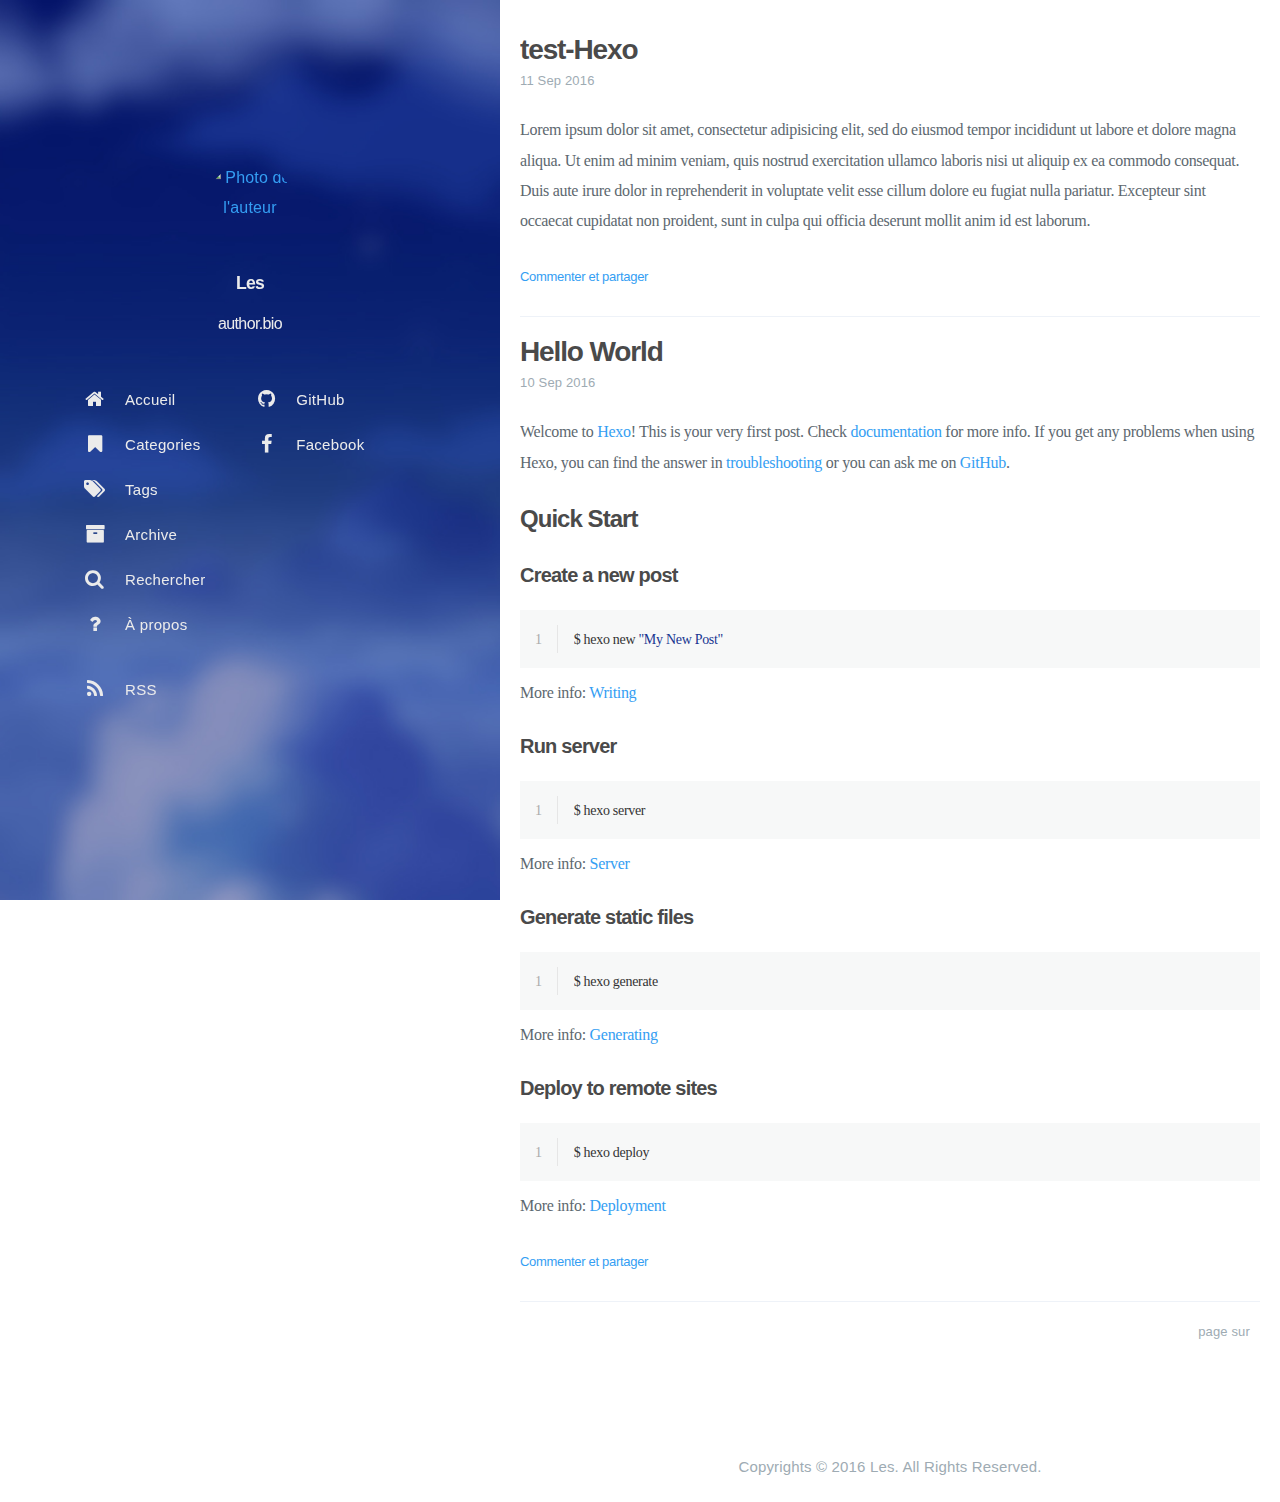
==== index.html @ 4b0ee2a8 "test2" ====
<!DOCTYPE html>
<html lang="null">
    
<head>
    <meta charset="UTF-8">
    <meta name="viewport" content="width=device-width, initial-scale=1">
    <meta name="generator" content="Les&#39;s Blog">
    <title>Les&#39;s Blog</title>
    <meta name="author" content="Les">
    
    
    
        <link rel="alternate" type="application/atom+xml" title="RSS" href="/atom.xml">
    
    <meta property="og:type" content="blog">
<meta property="og:title" content="Les's Blog">
<meta property="og:url" content="https://spd789562.github.io/index.html">
<meta property="og:site_name" content="Les's Blog">
<meta name="twitter:card" content="summary">
<meta name="twitter:title" content="Les's Blog">
<meta name="twitter:creator" content="@spd789562">
<meta property="fb:app_id" content="1079263078789929">
    
        <link rel="publisher" href="https://plus.google.com/2359151"/>
    
    
        
            <meta property="fb:admins" content="659260084208505" />
        
    
    
        <meta property="og:image" content="https://spd789562.github.io/assets/images/myphoto.jpg"/>
    
    
    
    
    <!--STYLES-->
    <link rel="stylesheet" href="/assets/css/style-yrst5vo1nxaxbp2g3v9na2wg1lixlpr3ghbjdvskeixmu79deycecx3rh4bt.min.css">
    <!--STYLES END-->
    
    
</head>

    <body>
        <div id="blog">
            <!-- Define author's picture -->


<header id="header" data-behavior="1">
    <i id="btn-open-sidebar" class="fa fa-lg fa-bars"></i>
    <div class="header-title">
        <a class="header-title-link" href="/ ">Les&#39;s Blog</a>
    </div>
    
        
            <a  class="header-right-icon st-search-show-outputs"
                href="#search">
        
        
            <i class="fa fa-lg fa-search"></i>
        
        </a>
    
</header>

            <!-- Define author's picture -->



        
    

<nav id="sidebar" data-behavior="1">
    <div class="sidebar-container">
        
            <div class="sidebar-profile">
                <a href="/#about">
                    <img class="sidebar-profile-picture" src="/assets/images/myphoto.jpg" alt="Photo de l&#39;auteur"/>
                </a>
                <h4 class="sidebar-profile-name">Les</h4>
                
                    <h5 class="sidebar-profile-bio"><p>author.bio</p>
</h5>
                
            </div>
        
        
            <ul class="sidebar-buttons">
            
                <li class="sidebar-button">
                    
                        <a  class="sidebar-button-link "
                             href="/ "
                            
                        >
                    
                        <i class="sidebar-button-icon fa fa-lg fa-home"></i>
                        <span class="sidebar-button-desc">Accueil</span>
                    </a>
            </li>
            
                <li class="sidebar-button">
                    
                        <a  class="sidebar-button-link "
                             href="/all-categories"
                            
                        >
                    
                        <i class="sidebar-button-icon fa fa-lg fa-bookmark"></i>
                        <span class="sidebar-button-desc">Categories</span>
                    </a>
            </li>
            
                <li class="sidebar-button">
                    
                        <a  class="sidebar-button-link "
                             href="/all-tags"
                            
                        >
                    
                        <i class="sidebar-button-icon fa fa-lg fa-tags"></i>
                        <span class="sidebar-button-desc">Tags</span>
                    </a>
            </li>
            
                <li class="sidebar-button">
                    
                        <a  class="sidebar-button-link "
                             href="/all-archives"
                            
                        >
                    
                        <i class="sidebar-button-icon fa fa-lg fa-archive"></i>
                        <span class="sidebar-button-desc">Archive</span>
                    </a>
            </li>
            
                <li class="sidebar-button">
                    
                        <a  class="sidebar-button-link open-algolia-search"
                             href="#search"
                            
                        >
                    
                        <i class="sidebar-button-icon fa fa-lg fa-search"></i>
                        <span class="sidebar-button-desc">Rechercher</span>
                    </a>
            </li>
            
                <li class="sidebar-button">
                    
                        <a  class="sidebar-button-link "
                             href="#about"
                            
                        >
                    
                        <i class="sidebar-button-icon fa fa-lg fa-question"></i>
                        <span class="sidebar-button-desc">À propos</span>
                    </a>
            </li>
            
        </ul>
        
            <ul class="sidebar-buttons">
            
                <li class="sidebar-button">
                    
                        <a  class="sidebar-button-link " href="https://github.com/spd789562" target="_blank">
                    
                        <i class="sidebar-button-icon fa fa-lg fa-github"></i>
                        <span class="sidebar-button-desc">GitHub</span>
                    </a>
            </li>
            
                <li class="sidebar-button">
                    
                        <a  class="sidebar-button-link " href="https://facebook.com/lin.y.cun.5" target="_blank">
                    
                        <i class="sidebar-button-icon fa fa-lg fa-facebook"></i>
                        <span class="sidebar-button-desc">Facebook</span>
                    </a>
            </li>
            
        </ul>
        
            <ul class="sidebar-buttons">
            
                <li class="sidebar-button">
                    
                        <a  class="sidebar-button-link "
                             href="/atom.xml"
                            
                        >
                    
                        <i class="sidebar-button-icon fa fa-lg fa-rss"></i>
                        <span class="sidebar-button-desc">RSS</span>
                    </a>
            </li>
            
        </ul>
        
    </div>
</nav>

            
            <div id="main" data-behavior="1"
                 class="
                        hasCoverMetaIn
                        ">
                <section class="postShorten-group main-content-wrap">
    
    
    <article class="postShorten postShorten--thumbnailimg-bottom" itemscope itemType="http://schema.org/BlogPosting">
        <div class="postShorten-wrap">
            
            <div class="postShorten-header">
                <h1 class="postShorten-title" itemprop="headline">
                    
                        <a class="link-unstyled" href="/2016/09/11/hexotext/">
                            test-Hexo
                        </a>
                    
                </h1>
                <div class="postShorten-meta">
    <time itemprop="datePublished" datetime="2016-09-11T22:54:50+08:00">
	
		    11 Sep 2016
    	
    </time>
    
</div>

            </div>
            
                <div class="postShorten-content" itemprop="articleBody">
                    <p>Lorem ipsum dolor sit amet, consectetur adipisicing elit, sed do eiusmod tempor incididunt ut labore et dolore magna aliqua. Ut enim ad minim veniam, quis nostrud exercitation ullamco laboris nisi ut aliquip ex ea commodo consequat. Duis aute irure dolor in reprehenderit in voluptate velit esse cillum dolore eu fugiat nulla pariatur. Excepteur sint occaecat cupidatat non proident, sunt in culpa qui officia deserunt mollit anim id est laborum.</p>

                    
                        
                    
                    
                        <p>
                            <a href="/2016/09/11/hexotext/#post-footer" class="postShorten-excerpt_link link">
                                Commenter et partager
                            </a>
                        </p>
                    
                </div>
            
        </div>
        
    </article>
    
    
    <article class="postShorten postShorten--thumbnailimg-bottom" itemscope itemType="http://schema.org/BlogPosting">
        <div class="postShorten-wrap">
            
            <div class="postShorten-header">
                <h1 class="postShorten-title" itemprop="headline">
                    
                        <a class="link-unstyled" href="/2016/09/10/hello-world/">
                            Hello World
                        </a>
                    
                </h1>
                <div class="postShorten-meta">
    <time itemprop="datePublished" datetime="2016-09-10T23:34:30+08:00">
	
		    10 Sep 2016
    	
    </time>
    
</div>

            </div>
            
                <div class="postShorten-content" itemprop="articleBody">
                    <p>Welcome to <a href="https://hexo.io/" target="_blank" rel="external">Hexo</a>! This is your very first post. Check <a href="https://hexo.io/docs/" target="_blank" rel="external">documentation</a> for more info. If you get any problems when using Hexo, you can find the answer in <a href="https://hexo.io/docs/troubleshooting.html" target="_blank" rel="external">troubleshooting</a> or you can ask me on <a href="https://github.com/hexojs/hexo/issues" target="_blank" rel="external">GitHub</a>.</p>
<h2 id="Quick-Start"><a href="#Quick-Start" class="headerlink" title="Quick Start"></a>Quick Start</h2><h3 id="Create-a-new-post"><a href="#Create-a-new-post" class="headerlink" title="Create a new post"></a>Create a new post</h3><figure class="highlight bash"><table><tr><td class="gutter"><pre><div class="line">1</div></pre></td><td class="code"><pre><div class="line">$ hexo new <span class="string">"My New Post"</span></div></pre></td></tr></table></figure>
<p>More info: <a href="https://hexo.io/docs/writing.html" target="_blank" rel="external">Writing</a></p>
<h3 id="Run-server"><a href="#Run-server" class="headerlink" title="Run server"></a>Run server</h3><figure class="highlight bash"><table><tr><td class="gutter"><pre><div class="line">1</div></pre></td><td class="code"><pre><div class="line">$ hexo server</div></pre></td></tr></table></figure>
<p>More info: <a href="https://hexo.io/docs/server.html" target="_blank" rel="external">Server</a></p>
<h3 id="Generate-static-files"><a href="#Generate-static-files" class="headerlink" title="Generate static files"></a>Generate static files</h3><figure class="highlight bash"><table><tr><td class="gutter"><pre><div class="line">1</div></pre></td><td class="code"><pre><div class="line">$ hexo generate</div></pre></td></tr></table></figure>
<p>More info: <a href="https://hexo.io/docs/generating.html" target="_blank" rel="external">Generating</a></p>
<h3 id="Deploy-to-remote-sites"><a href="#Deploy-to-remote-sites" class="headerlink" title="Deploy to remote sites"></a>Deploy to remote sites</h3><figure class="highlight bash"><table><tr><td class="gutter"><pre><div class="line">1</div></pre></td><td class="code"><pre><div class="line">$ hexo deploy</div></pre></td></tr></table></figure>
<p>More info: <a href="https://hexo.io/docs/deployment.html" target="_blank" rel="external">Deployment</a></p>

                    
                        
                    
                    
                        <p>
                            <a href="/2016/09/10/hello-world/#post-footer" class="postShorten-excerpt_link link">
                                Commenter et partager
                            </a>
                        </p>
                    
                </div>
            
        </div>
        
    </article>
    
    <div class="pagination-bar">
    <ul class="pagination">
        
        
        <li class="pagination-number">page sur</li>
    </ul>
</div>

</section>


                <footer id="footer" class="main-content-wrap">
    <span class="copyrights">
        Copyrights &copy; 2016 Les. All Rights Reserved.
    </span>
</footer>

            </div>
            
        </div>
        


    
        
    

<div id="about">
    <div id="about-card">
        <div id="about-btn-close">
            <i class="fa fa-remove"></i>
        </div>
        
            <img id="about-card-picture" src="/assets/images/myphoto.jpg" alt="Photo de l&#39;auteur"/>
        
            <h4 id="about-card-name">Les</h4>
        
            <div id="about-card-bio"><p>author.bio</p>
</div>
        
        
            <div id="about-card-job">
                <i class="fa fa-briefcase"></i>
                <br/>
                <p>author.job</p>

            </div>
        
        
            <div id="about-card-location">
                <i class="fa fa-map-marker"></i>
                <br/>
                source/_images/
            </div>
        
    </div>
</div>

        <div id="algolia-search-modal" class="modal-container">
    <div class="modal">
        <div class="modal-header">
            <span class="close-button"><i class="fa fa-close"></i></span>
            <a href="https://algolia.com" target="_blank" class="searchby-algolia text-color-light link-unstyled">
                <span class="searchby-algolia-text text-color-light text-small">by</span>
                <img class="searchby-algolia-logo" src="https://www.algolia.com/static_assets/images/press/downloads/algolia-light.svg">
            </a>
            <i class="search-icon fa fa-search"></i>
            <form id="algolia-search-form">
                <input type="text" id="algolia-search-input" name="search"
                    class="form-control input--large search-input" placeholder="Search "
                    autofocus="autofocus"/>
            </form>
        </div>
        <div class="modal-body">
            <div class="no-result text-color-light text-center">aucun article trouvé</div>
            <div class="results">
                
                <div class="media">
                    
                    <div class="media-body">
                        <a class="link-unstyled" href="https://spd789562.github.io/2016/09/10/hello-world/">
                            <h3 class="media-heading">Hello World</h3>
                        </a>
                        <span class="media-meta">
                            <span class="media-date text-small">
                                
                                    Sep 10, 2016
                                
                            </span>
                        </span>
                        <div class="media-content hide-xs font-merryweather"></div>
                    </div>
                    <div style="clear:both;"></div>
                    <hr>
                </div>
                
                <div class="media">
                    
                    <div class="media-body">
                        <a class="link-unstyled" href="https://spd789562.github.io/2016/09/11/hexotext/">
                            <h3 class="media-heading">test-Hexo</h3>
                        </a>
                        <span class="media-meta">
                            <span class="media-date text-small">
                                
                                    Sep 11, 2016
                                
                            </span>
                        </span>
                        <div class="media-content hide-xs font-merryweather"></div>
                    </div>
                    <div style="clear:both;"></div>
                    <hr>
                </div>
                
            </div>
        </div>
        <div class="modal-footer">
            <p class="results-count text-medium"
                data-message-zero="aucun article trouvé"
                data-message-one="1 article trouvé"
                data-message-other="{n} articles trouvés">
                2 articles trouvés
            </p>
        </div>
    </div>
</div>
        
<div id="cover" style="background-image:url('/assets/images/cover3.jpg');"></div>
        <!--SCRIPTS-->
<script src="/assets/js/script-rt08quwts7iav5x0cfd2ym0gb5qkd1lvrsmwrakxtkhefmaaes4ywkmnjnwf.min.js"></script>
<!--SCRIPTS END-->



    </body>
</html>
---- assets/css/style-yrst5vo1nxaxbp2g3v9na2wg1lixlpr3ghbjdvskeixmu79deycecx3rh4bt.min.css ----
@charset "UTF-8";/*!
 *  Font Awesome 4.3.0 by @davegandy - http://fontawesome.io - @fontawesome
 *  License - http://fontawesome.io/license (Font: SIL OFL 1.1, CSS: MIT License)
 */.fa,.fa-stack{display:inline-block}.fancybox-nav,html{-webkit-tap-highlight-color:transparent}#header,.post-header-cover{-webkit-backface-visibility:hidden;-webkit-perspective:1000}@font-face{font-family:FontAwesome;src:url(../fonts/fontawesome-webfont.eot?v=4.3.0);src:url(../fonts/fontawesome-webfont.eot?#iefix&v=4.3.0) format('embedded-opentype'),url(../fonts/fontawesome-webfont.woff2?v=4.3.0) format('woff2'),url(../fonts/fontawesome-webfont.woff?v=4.3.0) format('woff'),url(../fonts/fontawesome-webfont.ttf?v=4.3.0) format('truetype'),url(../fonts/fontawesome-webfont.svg?v=4.3.0#fontawesomeregular) format('svg');font-weight:400;font-style:normal}.fa{font:normal normal normal 14px/1 FontAwesome;font-size:inherit;text-rendering:auto;-webkit-font-smoothing:antialiased;-moz-osx-font-smoothing:grayscale;transform:translate(0,0)}.fa-lg{font-size:1.33333333em;line-height:.75em;vertical-align:-15%}.fa-2x{font-size:2em}.fa-3x{font-size:3em}.fa-4x{font-size:4em}.fa-5x{font-size:5em}.fa-fw{width:1.28571429em;text-align:center}.fa-ul{padding-left:0;margin-left:2.14285714em;list-style-type:none}.fa-ul>li{position:relative}.fa-li{position:absolute;left:-2.14285714em;width:2.14285714em;top:.14285714em;text-align:center}.fa-li.fa-lg{left:-1.85714286em}.fa-border{padding:.2em .25em .15em;border:.08em solid #eee;border-radius:.1em}.pull-right{float:right}.pull-left{float:left}.fa.pull-left{margin-right:.3em}.fa.pull-right{margin-left:.3em}.fa-spin{-webkit-animation:fa-spin 2s infinite linear;animation:fa-spin 2s infinite linear}.fa-pulse{-webkit-animation:fa-spin 1s infinite steps(8);animation:fa-spin 1s infinite steps(8)}@-webkit-keyframes fa-spin{0%{-webkit-transform:rotate(0);transform:rotate(0)}100%{-webkit-transform:rotate(359deg);transform:rotate(359deg)}}@keyframes fa-spin{0%{-webkit-transform:rotate(0);transform:rotate(0)}100%{-webkit-transform:rotate(359deg);transform:rotate(359deg)}}.fa-rotate-90{filter:progid:DXImageTransform.Microsoft.BasicImage(rotation=1);-webkit-transform:rotate(90deg);-ms-transform:rotate(90deg);transform:rotate(90deg)}.fa-rotate-180{filter:progid:DXImageTransform.Microsoft.BasicImage(rotation=2);-webkit-transform:rotate(180deg);-ms-transform:rotate(180deg);transform:rotate(180deg)}.fa-rotate-270{filter:progid:DXImageTransform.Microsoft.BasicImage(rotation=3);-webkit-transform:rotate(270deg);-ms-transform:rotate(270deg);transform:rotate(270deg)}.fa-flip-horizontal{filter:progid:DXImageTransform.Microsoft.BasicImage(rotation=0, mirror=1);-webkit-transform:scale(-1,1);-ms-transform:scale(-1,1);transform:scale(-1,1)}.fa-flip-vertical{filter:progid:DXImageTransform.Microsoft.BasicImage(rotation=2, mirror=1);-webkit-transform:scale(1,-1);-ms-transform:scale(1,-1);transform:scale(1,-1)}:root .fa-flip-horizontal,:root .fa-flip-vertical,:root .fa-rotate-180,:root .fa-rotate-270,:root .fa-rotate-90{filter:none}.fa-stack{position:relative;width:2em;height:2em;line-height:2em;vertical-align:middle}.fa-stack-1x,.fa-stack-2x{position:absolute;left:0;width:100%;text-align:center}.fa-stack-1x{line-height:inherit}.fa-stack-2x{font-size:2em}.fa-inverse{color:#fff}.fa-glass:before{content:"\f000"}.fa-music:before{content:"\f001"}.fa-search:before{content:"\f002"}.fa-envelope-o:before{content:"\f003"}.fa-heart:before{content:"\f004"}.fa-star:before{content:"\f005"}.fa-star-o:before{content:"\f006"}.fa-user:before{content:"\f007"}.fa-film:before{content:"\f008"}.fa-th-large:before{content:"\f009"}.fa-th:before{content:"\f00a"}.fa-th-list:before{content:"\f00b"}.fa-check:before{content:"\f00c"}.fa-close:before,.fa-remove:before,.fa-times:before{content:"\f00d"}.fa-search-plus:before{content:"\f00e"}.fa-search-minus:before{content:"\f010"}.fa-power-off:before{content:"\f011"}.fa-signal:before{content:"\f012"}.fa-cog:before,.fa-gear:before{content:"\f013"}.fa-trash-o:before{content:"\f014"}.fa-home:before{content:"\f015"}.fa-file-o:before{content:"\f016"}.fa-clock-o:before{content:"\f017"}.fa-road:before{content:"\f018"}.fa-download:before{content:"\f019"}.fa-arrow-circle-o-down:before{content:"\f01a"}.fa-arrow-circle-o-up:before{content:"\f01b"}.fa-inbox:before{content:"\f01c"}.fa-play-circle-o:before{content:"\f01d"}.fa-repeat:before,.fa-rotate-right:before{content:"\f01e"}.fa-refresh:before{content:"\f021"}.fa-list-alt:before{content:"\f022"}.fa-lock:before{content:"\f023"}.fa-flag:before{content:"\f024"}.fa-headphones:before{content:"\f025"}.fa-volume-off:before{content:"\f026"}.fa-volume-down:before{content:"\f027"}.fa-volume-up:before{content:"\f028"}.fa-qrcode:before{content:"\f029"}.fa-barcode:before{content:"\f02a"}.fa-tag:before{content:"\f02b"}.fa-tags:before{content:"\f02c"}.fa-book:before{content:"\f02d"}.fa-bookmark:before{content:"\f02e"}.fa-print:before{content:"\f02f"}.fa-camera:before{content:"\f030"}.fa-font:before{content:"\f031"}.fa-bold:before{content:"\f032"}.fa-italic:before{content:"\f033"}.fa-text-height:before{content:"\f034"}.fa-text-width:before{content:"\f035"}.fa-align-left:before{content:"\f036"}.fa-align-center:before{content:"\f037"}.fa-align-right:before{content:"\f038"}.fa-align-justify:before{content:"\f039"}.fa-list:before{content:"\f03a"}.fa-dedent:before,.fa-outdent:before{content:"\f03b"}.fa-indent:before{content:"\f03c"}.fa-video-camera:before{content:"\f03d"}.fa-image:before,.fa-photo:before,.fa-picture-o:before{content:"\f03e"}.fa-pencil:before{content:"\f040"}.fa-map-marker:before{content:"\f041"}.fa-adjust:before{content:"\f042"}.fa-tint:before{content:"\f043"}.fa-edit:before,.fa-pencil-square-o:before{content:"\f044"}.fa-share-square-o:before{content:"\f045"}.fa-check-square-o:before{content:"\f046"}.fa-arrows:before{content:"\f047"}.fa-step-backward:before{content:"\f048"}.fa-fast-backward:before{content:"\f049"}.fa-backward:before{content:"\f04a"}.fa-play:before{content:"\f04b"}.fa-pause:before{content:"\f04c"}.fa-stop:before{content:"\f04d"}.fa-forward:before{content:"\f04e"}.fa-fast-forward:before{content:"\f050"}.fa-step-forward:before{content:"\f051"}.fa-eject:before{content:"\f052"}.fa-chevron-left:before{content:"\f053"}.fa-chevron-right:before{content:"\f054"}.fa-plus-circle:before{content:"\f055"}.fa-minus-circle:before{content:"\f056"}.fa-times-circle:before{content:"\f057"}.fa-check-circle:before{content:"\f058"}.fa-question-circle:before{content:"\f059"}.fa-info-circle:before{content:"\f05a"}.fa-crosshairs:before{content:"\f05b"}.fa-times-circle-o:before{content:"\f05c"}.fa-check-circle-o:before{content:"\f05d"}.fa-ban:before{content:"\f05e"}.fa-arrow-left:before{content:"\f060"}.fa-arrow-right:before{content:"\f061"}.fa-arrow-up:before{content:"\f062"}.fa-arrow-down:before{content:"\f063"}.fa-mail-forward:before,.fa-share:before{content:"\f064"}.fa-expand:before{content:"\f065"}.fa-compress:before{content:"\f066"}.fa-plus:before{content:"\f067"}.fa-minus:before{content:"\f068"}.fa-asterisk:before{content:"\f069"}.fa-exclamation-circle:before{content:"\f06a"}.fa-gift:before{content:"\f06b"}.fa-leaf:before{content:"\f06c"}.fa-fire:before{content:"\f06d"}.fa-eye:before{content:"\f06e"}.fa-eye-slash:before{content:"\f070"}.fa-exclamation-triangle:before,.fa-warning:before{content:"\f071"}.fa-plane:before{content:"\f072"}.fa-calendar:before{content:"\f073"}.fa-random:before{content:"\f074"}.fa-comment:before{content:"\f075"}.fa-magnet:before{content:"\f076"}.fa-chevron-up:before{content:"\f077"}.fa-chevron-down:before{content:"\f078"}.fa-retweet:before{content:"\f079"}.fa-shopping-cart:before{content:"\f07a"}.fa-folder:before{content:"\f07b"}.fa-folder-open:before{content:"\f07c"}.fa-arrows-v:before{content:"\f07d"}.fa-arrows-h:before{content:"\f07e"}.fa-bar-chart-o:before,.fa-bar-chart:before{content:"\f080"}.fa-twitter-square:before{content:"\f081"}.fa-facebook-square:before{content:"\f082"}.fa-camera-retro:before{content:"\f083"}.fa-key:before{content:"\f084"}.fa-cogs:before,.fa-gears:before{content:"\f085"}.fa-comments:before{content:"\f086"}.fa-thumbs-o-up:before{content:"\f087"}.fa-thumbs-o-down:before{content:"\f088"}.fa-star-half:before{content:"\f089"}.fa-heart-o:before{content:"\f08a"}.fa-sign-out:before{content:"\f08b"}.fa-linkedin-square:before{content:"\f08c"}.fa-thumb-tack:before{content:"\f08d"}.fa-external-link:before{content:"\f08e"}.fa-sign-in:before{content:"\f090"}.fa-trophy:before{content:"\f091"}.fa-github-square:before{content:"\f092"}.fa-upload:before{content:"\f093"}.fa-lemon-o:before{content:"\f094"}.fa-phone:before{content:"\f095"}.fa-square-o:before{content:"\f096"}.fa-bookmark-o:before{content:"\f097"}.fa-phone-square:before{content:"\f098"}.fa-twitter:before{content:"\f099"}.fa-facebook-f:before,.fa-facebook:before{content:"\f09a"}.fa-github:before{content:"\f09b"}.fa-unlock:before{content:"\f09c"}.fa-credit-card:before{content:"\f09d"}.fa-rss:before{content:"\f09e"}.fa-hdd-o:before{content:"\f0a0"}.fa-bullhorn:before{content:"\f0a1"}.fa-bell:before{content:"\f0f3"}.fa-certificate:before{content:"\f0a3"}.fa-hand-o-right:before{content:"\f0a4"}.fa-hand-o-left:before{content:"\f0a5"}.fa-hand-o-up:before{content:"\f0a6"}.fa-hand-o-down:before{content:"\f0a7"}.fa-arrow-circle-left:before{content:"\f0a8"}.fa-arrow-circle-right:before{content:"\f0a9"}.fa-arrow-circle-up:before{content:"\f0aa"}.fa-arrow-circle-down:before{content:"\f0ab"}.fa-globe:before{content:"\f0ac"}.fa-wrench:before{content:"\f0ad"}.fa-tasks:before{content:"\f0ae"}.fa-filter:before{content:"\f0b0"}.fa-briefcase:before{content:"\f0b1"}.fa-arrows-alt:before{content:"\f0b2"}.fa-group:before,.fa-users:before{content:"\f0c0"}.fa-chain:before,.fa-link:before{content:"\f0c1"}.fa-cloud:before{content:"\f0c2"}.fa-flask:before{content:"\f0c3"}.fa-cut:before,.fa-scissors:before{content:"\f0c4"}.fa-copy:before,.fa-files-o:before{content:"\f0c5"}.fa-paperclip:before{content:"\f0c6"}.fa-floppy-o:before,.fa-save:before{content:"\f0c7"}.fa-square:before{content:"\f0c8"}.fa-bars:before,.fa-navicon:before,.fa-reorder:before{content:"\f0c9"}.fa-list-ul:before{content:"\f0ca"}.fa-list-ol:before{content:"\f0cb"}.fa-strikethrough:before{content:"\f0cc"}.fa-underline:before{content:"\f0cd"}.fa-table:before{content:"\f0ce"}.fa-magic:before{content:"\f0d0"}.fa-truck:before{content:"\f0d1"}.fa-pinterest:before{content:"\f0d2"}.fa-pinterest-square:before{content:"\f0d3"}.fa-google-plus-square:before{content:"\f0d4"}.fa-google-plus:before{content:"\f0d5"}.fa-money:before{content:"\f0d6"}.fa-caret-down:before{content:"\f0d7"}.fa-caret-up:before{content:"\f0d8"}.fa-caret-left:before{content:"\f0d9"}.fa-caret-right:before{content:"\f0da"}.fa-columns:before{content:"\f0db"}.fa-sort:before,.fa-unsorted:before{content:"\f0dc"}.fa-sort-desc:before,.fa-sort-down:before{content:"\f0dd"}.fa-sort-asc:before,.fa-sort-up:before{content:"\f0de"}.fa-envelope:before{content:"\f0e0"}.fa-linkedin:before{content:"\f0e1"}.fa-rotate-left:before,.fa-undo:before{content:"\f0e2"}.fa-gavel:before,.fa-legal:before{content:"\f0e3"}.fa-dashboard:before,.fa-tachometer:before{content:"\f0e4"}.fa-comment-o:before{content:"\f0e5"}.fa-comments-o:before{content:"\f0e6"}.fa-bolt:before,.fa-flash:before{content:"\f0e7"}.fa-sitemap:before{content:"\f0e8"}.fa-umbrella:before{content:"\f0e9"}.fa-clipboard:before,.fa-paste:before{content:"\f0ea"}.fa-lightbulb-o:before{content:"\f0eb"}.fa-exchange:before{content:"\f0ec"}.fa-cloud-download:before{content:"\f0ed"}.fa-cloud-upload:before{content:"\f0ee"}.fa-user-md:before{content:"\f0f0"}.fa-stethoscope:before{content:"\f0f1"}.fa-suitcase:before{content:"\f0f2"}.fa-bell-o:before{content:"\f0a2"}.fa-coffee:before{content:"\f0f4"}.fa-cutlery:before{content:"\f0f5"}.fa-file-text-o:before{content:"\f0f6"}.fa-building-o:before{content:"\f0f7"}.fa-hospital-o:before{content:"\f0f8"}.fa-ambulance:before{content:"\f0f9"}.fa-medkit:before{content:"\f0fa"}.fa-fighter-jet:before{content:"\f0fb"}.fa-beer:before{content:"\f0fc"}.fa-h-square:before{content:"\f0fd"}.fa-plus-square:before{content:"\f0fe"}.fa-angle-double-left:before{content:"\f100"}.fa-angle-double-right:before{content:"\f101"}.fa-angle-double-up:before{content:"\f102"}.fa-angle-double-down:before{content:"\f103"}.fa-angle-left:before{content:"\f104"}.fa-angle-right:before{content:"\f105"}.fa-angle-up:before{content:"\f106"}.fa-angle-down:before{content:"\f107"}.fa-desktop:before{content:"\f108"}.fa-laptop:before{content:"\f109"}.fa-tablet:before{content:"\f10a"}.fa-mobile-phone:before,.fa-mobile:before{content:"\f10b"}.fa-circle-o:before{content:"\f10c"}.fa-quote-left:before{content:"\f10d"}.fa-quote-right:before{content:"\f10e"}.fa-spinner:before{content:"\f110"}.fa-circle:before{content:"\f111"}.fa-mail-reply:before,.fa-reply:before{content:"\f112"}.fa-github-alt:before{content:"\f113"}.fa-folder-o:before{content:"\f114"}.fa-folder-open-o:before{content:"\f115"}.fa-smile-o:before{content:"\f118"}.fa-frown-o:before{content:"\f119"}.fa-meh-o:before{content:"\f11a"}.fa-gamepad:before{content:"\f11b"}.fa-keyboard-o:before{content:"\f11c"}.fa-flag-o:before{content:"\f11d"}.fa-flag-checkered:before{content:"\f11e"}.fa-terminal:before{content:"\f120"}.fa-code:before{content:"\f121"}.fa-mail-reply-all:before,.fa-reply-all:before{content:"\f122"}.fa-star-half-empty:before,.fa-star-half-full:before,.fa-star-half-o:before{content:"\f123"}.fa-location-arrow:before{content:"\f124"}.fa-crop:before{content:"\f125"}.fa-code-fork:before{content:"\f126"}.fa-chain-broken:before,.fa-unlink:before{content:"\f127"}.fa-question:before{content:"\f128"}.fa-info:before{content:"\f129"}.fa-exclamation:before{content:"\f12a"}.fa-superscript:before{content:"\f12b"}.fa-subscript:before{content:"\f12c"}.fa-eraser:before{content:"\f12d"}.fa-puzzle-piece:before{content:"\f12e"}.fa-microphone:before{content:"\f130"}.fa-microphone-slash:before{content:"\f131"}.fa-shield:before{content:"\f132"}.fa-calendar-o:before{content:"\f133"}.fa-fire-extinguisher:before{content:"\f134"}.fa-rocket:before{content:"\f135"}.fa-maxcdn:before{content:"\f136"}.fa-chevron-circle-left:before{content:"\f137"}.fa-chevron-circle-right:before{content:"\f138"}.fa-chevron-circle-up:before{content:"\f139"}.fa-chevron-circle-down:before{content:"\f13a"}.fa-html5:before{content:"\f13b"}.fa-css3:before{content:"\f13c"}.fa-anchor:before{content:"\f13d"}.fa-unlock-alt:before{content:"\f13e"}.fa-bullseye:before{content:"\f140"}.fa-ellipsis-h:before{content:"\f141"}.fa-ellipsis-v:before{content:"\f142"}.fa-rss-square:before{content:"\f143"}.fa-play-circle:before{content:"\f144"}.fa-ticket:before{content:"\f145"}.fa-minus-square:before{content:"\f146"}.fa-minus-square-o:before{content:"\f147"}.fa-level-up:before{content:"\f148"}.fa-level-down:before{content:"\f149"}.fa-check-square:before{content:"\f14a"}.fa-pencil-square:before{content:"\f14b"}.fa-external-link-square:before{content:"\f14c"}.fa-share-square:before{content:"\f14d"}.fa-compass:before{content:"\f14e"}.fa-caret-square-o-down:before,.fa-toggle-down:before{content:"\f150"}.fa-caret-square-o-up:before,.fa-toggle-up:before{content:"\f151"}.fa-caret-square-o-right:before,.fa-toggle-right:before{content:"\f152"}.fa-eur:before,.fa-euro:before{content:"\f153"}.fa-gbp:before{content:"\f154"}.fa-dollar:before,.fa-usd:before{content:"\f155"}.fa-inr:before,.fa-rupee:before{content:"\f156"}.fa-cny:before,.fa-jpy:before,.fa-rmb:before,.fa-yen:before{content:"\f157"}.fa-rouble:before,.fa-rub:before,.fa-ruble:before{content:"\f158"}.fa-krw:before,.fa-won:before{content:"\f159"}.fa-bitcoin:before,.fa-btc:before{content:"\f15a"}.fa-file:before{content:"\f15b"}.fa-file-text:before{content:"\f15c"}.fa-sort-alpha-asc:before{content:"\f15d"}.fa-sort-alpha-desc:before{content:"\f15e"}.fa-sort-amount-asc:before{content:"\f160"}.fa-sort-amount-desc:before{content:"\f161"}.fa-sort-numeric-asc:before{content:"\f162"}.fa-sort-numeric-desc:before{content:"\f163"}.fa-thumbs-up:before{content:"\f164"}.fa-thumbs-down:before{content:"\f165"}.fa-youtube-square:before{content:"\f166"}.fa-youtube:before{content:"\f167"}.fa-xing:before{content:"\f168"}.fa-xing-square:before{content:"\f169"}.fa-youtube-play:before{content:"\f16a"}.fa-dropbox:before{content:"\f16b"}.fa-stack-overflow:before{content:"\f16c"}.fa-instagram:before{content:"\f16d"}.fa-flickr:before{content:"\f16e"}.fa-adn:before{content:"\f170"}.fa-bitbucket:before{content:"\f171"}.fa-bitbucket-square:before{content:"\f172"}.fa-tumblr:before{content:"\f173"}.fa-tumblr-square:before{content:"\f174"}.fa-long-arrow-down:before{content:"\f175"}.fa-long-arrow-up:before{content:"\f176"}.fa-long-arrow-left:before{content:"\f177"}.fa-long-arrow-right:before{content:"\f178"}.fa-apple:before{content:"\f179"}.fa-windows:before{content:"\f17a"}.fa-android:before{content:"\f17b"}.fa-linux:before{content:"\f17c"}.fa-dribbble:before{content:"\f17d"}.fa-skype:before{content:"\f17e"}.fa-foursquare:before{content:"\f180"}.fa-trello:before{content:"\f181"}.fa-female:before{content:"\f182"}.fa-male:before{content:"\f183"}.fa-gittip:before,.fa-gratipay:before{content:"\f184"}.fa-sun-o:before{content:"\f185"}.fa-moon-o:before{content:"\f186"}.fa-archive:before{content:"\f187"}.fa-bug:before{content:"\f188"}.fa-vk:before{content:"\f189"}.fa-weibo:before{content:"\f18a"}.fa-renren:before{content:"\f18b"}.fa-pagelines:before{content:"\f18c"}.fa-stack-exchange:before{content:"\f18d"}.fa-arrow-circle-o-right:before{content:"\f18e"}.fa-arrow-circle-o-left:before{content:"\f190"}.fa-caret-square-o-left:before,.fa-toggle-left:before{content:"\f191"}.fa-dot-circle-o:before{content:"\f192"}.fa-wheelchair:before{content:"\f193"}.fa-vimeo-square:before{content:"\f194"}.fa-try:before,.fa-turkish-lira:before{content:"\f195"}.fa-plus-square-o:before{content:"\f196"}.fa-space-shuttle:before{content:"\f197"}.fa-slack:before{content:"\f198"}.fa-envelope-square:before{content:"\f199"}.fa-wordpress:before{content:"\f19a"}.fa-openid:before{content:"\f19b"}.fa-bank:before,.fa-institution:before,.fa-university:before{content:"\f19c"}.fa-graduation-cap:before,.fa-mortar-board:before{content:"\f19d"}.fa-yahoo:before{content:"\f19e"}.fa-google:before{content:"\f1a0"}.fa-reddit:before{content:"\f1a1"}.fa-reddit-square:before{content:"\f1a2"}.fa-stumbleupon-circle:before{content:"\f1a3"}.fa-stumbleupon:before{content:"\f1a4"}.fa-delicious:before{content:"\f1a5"}.fa-digg:before{content:"\f1a6"}.fa-pied-piper:before{content:"\f1a7"}.fa-pied-piper-alt:before{content:"\f1a8"}.fa-drupal:before{content:"\f1a9"}.fa-joomla:before{content:"\f1aa"}.fa-language:before{content:"\f1ab"}.fa-fax:before{content:"\f1ac"}.fa-building:before{content:"\f1ad"}.fa-child:before{content:"\f1ae"}.fa-paw:before{content:"\f1b0"}.fa-spoon:before{content:"\f1b1"}.fa-cube:before{content:"\f1b2"}.fa-cubes:before{content:"\f1b3"}.fa-behance:before{content:"\f1b4"}.fa-behance-square:before{content:"\f1b5"}.fa-steam:before{content:"\f1b6"}.fa-steam-square:before{content:"\f1b7"}.fa-recycle:before{content:"\f1b8"}.fa-automobile:before,.fa-car:before{content:"\f1b9"}.fa-cab:before,.fa-taxi:before{content:"\f1ba"}.fa-tree:before{content:"\f1bb"}.fa-spotify:before{content:"\f1bc"}.fa-deviantart:before{content:"\f1bd"}.fa-soundcloud:before{content:"\f1be"}.fa-database:before{content:"\f1c0"}.fa-file-pdf-o:before{content:"\f1c1"}.fa-file-word-o:before{content:"\f1c2"}.fa-file-excel-o:before{content:"\f1c3"}.fa-file-powerpoint-o:before{content:"\f1c4"}.fa-file-image-o:before,.fa-file-photo-o:before,.fa-file-picture-o:before{content:"\f1c5"}.fa-file-archive-o:before,.fa-file-zip-o:before{content:"\f1c6"}.fa-file-audio-o:before,.fa-file-sound-o:before{content:"\f1c7"}.fa-file-movie-o:before,.fa-file-video-o:before{content:"\f1c8"}.fa-file-code-o:before{content:"\f1c9"}.fa-vine:before{content:"\f1ca"}.fa-codepen:before{content:"\f1cb"}.fa-jsfiddle:before{content:"\f1cc"}.fa-life-bouy:before,.fa-life-buoy:before,.fa-life-ring:before,.fa-life-saver:before,.fa-support:before{content:"\f1cd"}.fa-circle-o-notch:before{content:"\f1ce"}.fa-ra:before,.fa-rebel:before{content:"\f1d0"}.fa-empire:before,.fa-ge:before{content:"\f1d1"}.fa-git-square:before{content:"\f1d2"}.fa-git:before{content:"\f1d3"}.fa-hacker-news:before{content:"\f1d4"}.fa-tencent-weibo:before{content:"\f1d5"}.fa-qq:before{content:"\f1d6"}.fa-wechat:before,.fa-weixin:before{content:"\f1d7"}.fa-paper-plane:before,.fa-send:before{content:"\f1d8"}.fa-paper-plane-o:before,.fa-send-o:before{content:"\f1d9"}.fa-history:before{content:"\f1da"}.fa-circle-thin:before,.fa-genderless:before{content:"\f1db"}.fa-header:before{content:"\f1dc"}.fa-paragraph:before{content:"\f1dd"}.fa-sliders:before{content:"\f1de"}.fa-share-alt:before{content:"\f1e0"}.fa-share-alt-square:before{content:"\f1e1"}.fa-bomb:before{content:"\f1e2"}.fa-futbol-o:before,.fa-soccer-ball-o:before{content:"\f1e3"}.fa-tty:before{content:"\f1e4"}.fa-binoculars:before{content:"\f1e5"}.fa-plug:before{content:"\f1e6"}.fa-slideshare:before{content:"\f1e7"}.fa-twitch:before{content:"\f1e8"}.fa-yelp:before{content:"\f1e9"}.fa-newspaper-o:before{content:"\f1ea"}.fa-wifi:before{content:"\f1eb"}.fa-calculator:before{content:"\f1ec"}.fa-paypal:before{content:"\f1ed"}.fa-google-wallet:before{content:"\f1ee"}.fa-cc-visa:before{content:"\f1f0"}.fa-cc-mastercard:before{content:"\f1f1"}.fa-cc-discover:before{content:"\f1f2"}.fa-cc-amex:before{content:"\f1f3"}.fa-cc-paypal:before{content:"\f1f4"}.fa-cc-stripe:before{content:"\f1f5"}.fa-bell-slash:before{content:"\f1f6"}.fa-bell-slash-o:before{content:"\f1f7"}.fa-trash:before{content:"\f1f8"}.fa-copyright:before{content:"\f1f9"}.fa-at:before{content:"\f1fa"}.fa-eyedropper:before{content:"\f1fb"}.fa-paint-brush:before{content:"\f1fc"}.fa-birthday-cake:before{content:"\f1fd"}.fa-area-chart:before{content:"\f1fe"}.fa-pie-chart:before{content:"\f200"}.fa-line-chart:before{content:"\f201"}.fa-lastfm:before{content:"\f202"}.fa-lastfm-square:before{content:"\f203"}.fa-toggle-off:before{content:"\f204"}.fa-toggle-on:before{content:"\f205"}.fa-bicycle:before{content:"\f206"}.fa-bus:before{content:"\f207"}.fa-ioxhost:before{content:"\f208"}.fa-angellist:before{content:"\f209"}.fa-cc:before{content:"\f20a"}.fa-ils:before,.fa-shekel:before,.fa-sheqel:before{content:"\f20b"}.fa-meanpath:before{content:"\f20c"}.fa-buysellads:before{content:"\f20d"}.fa-connectdevelop:before{content:"\f20e"}.fa-dashcube:before{content:"\f210"}.fa-forumbee:before{content:"\f211"}.fa-leanpub:before{content:"\f212"}.fa-sellsy:before{content:"\f213"}.fa-shirtsinbulk:before{content:"\f214"}.fa-simplybuilt:before{content:"\f215"}.fa-skyatlas:before{content:"\f216"}.fa-cart-plus:before{content:"\f217"}.fa-cart-arrow-down:before{content:"\f218"}.fa-diamond:before{content:"\f219"}.fa-ship:before{content:"\f21a"}.fa-user-secret:before{content:"\f21b"}.fa-motorcycle:before{content:"\f21c"}.fa-street-view:before{content:"\f21d"}.fa-heartbeat:before{content:"\f21e"}.fa-venus:before{content:"\f221"}.fa-mars:before{content:"\f222"}.fa-mercury:before{content:"\f223"}.fa-transgender:before{content:"\f224"}.fa-transgender-alt:before{content:"\f225"}.fa-venus-double:before{content:"\f226"}.fa-mars-double:before{content:"\f227"}.fa-venus-mars:before{content:"\f228"}.fa-mars-stroke:before{content:"\f229"}.fa-mars-stroke-v:before{content:"\f22a"}.fa-mars-stroke-h:before{content:"\f22b"}.fa-neuter:before{content:"\f22c"}.fa-facebook-official:before{content:"\f230"}.fa-pinterest-p:before{content:"\f231"}.fa-whatsapp:before{content:"\f232"}.fa-server:before{content:"\f233"}.fa-user-plus:before{content:"\f234"}.fa-user-times:before{content:"\f235"}.fa-bed:before,.fa-hotel:before{content:"\f236"}.fa-viacoin:before{content:"\f237"}.fa-train:before{content:"\f238"}.fa-subway:before{content:"\f239"}.fa-medium:before{content:"\f23a"}#fancybox-thumbs{position:fixed;left:0;width:100%;overflow:hidden;z-index:8050}#fancybox-thumbs.bottom{bottom:2px}#fancybox-thumbs.top{top:2px}#fancybox-thumbs ul{position:relative;list-style:none;margin:0;padding:0}#fancybox-thumbs ul li{float:left;padding:1px;opacity:.5}#fancybox-thumbs ul li.active{opacity:.75;padding:0;border:1px solid #fff}#fancybox-thumbs ul li:hover{opacity:1}#fancybox-thumbs ul li a{display:block;position:relative;overflow:hidden;border:1px solid #222;background:#111;outline:0}#fancybox-thumbs ul li img{display:block;position:relative;border:0;padding:0;max-width:none}/*! fancyBox v2.1.5 fancyapps.com | fancyapps.com/fancybox/#license */.fancybox-image,.fancybox-inner,.fancybox-nav,.fancybox-nav span,.fancybox-outer,.fancybox-skin,.fancybox-tmp,.fancybox-wrap,.fancybox-wrap iframe,.fancybox-wrap object{padding:0;margin:0;border:0;outline:0;vertical-align:top}.fancybox-wrap{position:absolute;top:0;left:0;z-index:8020}.fancybox-inner,.fancybox-outer,.fancybox-skin{position:relative}.fancybox-skin{background:#f9f9f9;color:#444;text-shadow:none;-webkit-border-radius:4px;-moz-border-radius:4px;border-radius:4px}.fancybox-opened{z-index:8030}.fancybox-opened .fancybox-skin{-webkit-box-shadow:0 10px 25px rgba(0,0,0,.5);-moz-box-shadow:0 10px 25px rgba(0,0,0,.5);box-shadow:0 10px 25px rgba(0,0,0,.5)}.fancybox-inner{overflow:hidden}.fancybox-type-iframe .fancybox-inner{-webkit-overflow-scrolling:touch}.fancybox-error{color:#444;font:14px/20px "Helvetica Neue",Helvetica,Arial,sans-serif;margin:0;padding:15px;white-space:nowrap}.fancybox-iframe,.fancybox-image{display:block;width:100%;height:100%}.fancybox-image{max-width:100%;max-height:100%}#fancybox-loading,.fancybox-close,.fancybox-next span,.fancybox-prev span{background-image:url(../images/fancybox_sprite.png)}#fancybox-loading{position:fixed;top:50%;left:50%;margin-top:-22px;margin-left:-22px;background-position:0 -108px;opacity:.8;cursor:pointer;z-index:8060}.fancybox-close,.fancybox-nav,.fancybox-nav span{z-index:8040;position:absolute;cursor:pointer}#fancybox-loading div{width:44px;height:44px;background:url(../images/fancybox_loading.gif) center center no-repeat}.fancybox-close{top:-18px;right:-18px;width:36px;height:36px}.fancybox-nav{top:0;width:40%;height:100%;text-decoration:none;background:url(../images/blank.gif)}.fancybox-prev{left:0}.fancybox-next{right:0}.fancybox-nav span{top:50%;width:36px;height:34px;margin-top:-18px;visibility:hidden}#about,#blog,#cover,body{height:100%}.fancybox-prev span{left:10px;background-position:0 -36px}.fancybox-next span{right:10px;background-position:0 -72px}.fancybox-nav:hover span{visibility:visible}.fancybox-tmp{position:absolute;top:-99999px;left:-99999px;visibility:hidden;max-width:99999px;max-height:99999px;overflow:visible!important}#about,#blog,#cover{top:0;left:0}.fancybox-lock,.fancybox-lock body{overflow:hidden!important}.fancybox-lock{width:auto}.fancybox-lock-test{overflow-y:hidden!important}.fancybox-overlay{position:absolute;top:0;left:0;overflow:hidden;display:none;z-index:8010;background:url(../images/fancybox_overlay.png)}.fancybox-overlay-fixed{position:fixed;bottom:0;right:0}.fancybox-lock .fancybox-overlay{overflow:auto;overflow-y:scroll}.fancybox-title{visibility:hidden;font:400 13px/20px "Helvetica Neue",Helvetica,Arial,sans-serif;position:relative;text-shadow:none;z-index:8050}body,h1,h2,h3,h4,h5,h6,html{font-family:"Open Sans",sans-serif}dl dt,h1,h2,h3,h4,h5,h6,table th{font-weight:700}.caption,.pullquote,blockquote{font-style:italic}.fancybox-opened .fancybox-title{visibility:visible}.fancybox-title-float-wrap{position:absolute;bottom:0;right:50%;margin-bottom:-35px;z-index:8050;text-align:center}.fancybox-title-float-wrap .child{display:inline-block;margin-right:-100%;padding:2px 20px;background:0 0;background:rgba(0,0,0,.8);-webkit-border-radius:15px;-moz-border-radius:15px;border-radius:15px;text-shadow:0 1px 2px #222;color:#FFF;font-weight:700;line-height:24px;white-space:nowrap}.fancybox-title-outside-wrap{position:relative;margin-top:10px;color:#fff}blockquote>p:first-child,body,pre>code{margin:0}.fancybox-title-inside-wrap{padding-top:10px}.fancybox-title-over-wrap{position:absolute;bottom:0;left:0;color:#fff;padding:10px;background:#000;background:rgba(0,0,0,.8)}table td,table th{padding:5px 10px}@media only screen and (-webkit-min-device-pixel-ratio:1.5),only screen and (min--moz-device-pixel-ratio:1.5),only screen and (min-device-pixel-ratio:1.5){#fancybox-loading,.fancybox-close,.fancybox-next span,.fancybox-prev span{background-image:url(../images/fancybox_sprite@2x.png);background-size:44px 152px}#fancybox-loading div{background-image:url(../images/fancybox_loading@2x.gif);background-size:24px 24px}}#about,#sidebar{background:rgba(17,26,35,0)}@font-face{font-family:'Open Sans';font-style:normal;font-weight:400;src:local("Open Sans"),local("OpenSans"),url(https://fonts.gstatic.com/s/opensans/v10/cJZKeOuBrn4kERxqtaUH3SZ2oysoEQEeKwjgmXLRnTc.ttf) format("truetype")}@font-face{font-family:'Open Sans';font-style:normal;font-weight:700;src:local("Open Sans Bold"),local("OpenSans-Bold"),url(https://fonts.gstatic.com/s/opensans/v10/k3k702ZOKiLJc3WVjuplzJS3E-kSBmtLoNJPDtbj2Pk.ttf) format("truetype")}@font-face{font-family:Merriweather;font-style:normal;font-weight:300;src:local("Merriweather Light"),local("Merriweather-Light"),url(https://fonts.gstatic.com/s/merriweather/v8/ZvcMqxEwPfh2qDWBPxn6nk7nEl83IKQRaQwpv_tz1Eg.ttf) format("truetype")}@font-face{font-family:Merriweather;font-style:normal;font-weight:400;src:local("Merriweather"),url(https://fonts.gstatic.com/s/merriweather/v8/RFda8w1V0eDZheqfcyQ4EJS3E-kSBmtLoNJPDtbj2Pk.ttf) format("truetype")}@font-face{font-family:Merriweather;font-style:normal;font-weight:700;src:local("Merriweather Bold"),local("Merriweather-Bold"),url(https://fonts.gstatic.com/s/merriweather/v8/ZvcMqxEwPfh2qDWBPxn6nv83cGrqhiQgWmjXfohD0fc.ttf) format("truetype")}@font-face{font-family:Merriweather;font-style:italic;font-weight:300;src:local("Merriweather Light Italic"),local("Merriweather-LightItalic"),url(https://fonts.gstatic.com/s/merriweather/v8/EYh7Vl4ywhowqULgRdYwIGrKw6K5wsYdxr6rUL2ZGaM.ttf) format("truetype")}@font-face{font-family:Merriweather;font-style:italic;font-weight:700;src:local("Merriweather Bold Italic"),local("Merriweather-BoldItalic"),url(https://fonts.gstatic.com/s/merriweather/v8/EYh7Vl4ywhowqULgRdYwII1kRdeHIFWYEsp6A2f99b0.ttf) format("truetype")}html{font-size:10px;-ms-text-size-adjust:100%;-webkit-text-size-adjust:100%;text-size-adjust:100%;tap-highlight-color:transparent}body{width:100%;padding:0;background:#fff;font-size:1.6rem;line-height:1.9em;letter-spacing:.01em;-webkit-font-smoothing:subpixel-antialiased;font-smoothing:subpixel-antialiased}body.pushed{overflow-x:hidden}h1,h2,h3,h4,h5,h6{letter-spacing:-.04em;line-height:1.45em;color:#4a4a4a}code,pre>code{font-family:Menlo}h1,h2,h3{margin:1em 0}h4,h5,h6{margin:1em 0 .5em}h1{font-size:2.8rem}h2{font-size:2.4rem}h3{font-size:2rem}h4{font-size:1.8rem}h5{font-size:1.7rem}h6{font-size:1.6rem}p{margin:0 0 1.5em}dl,ol,ul{margin:0 0 .5em}a,a:active,a:hover,a:visited{cursor:pointer;color:#349ef3;text-decoration:none}.archive .archive-posts .archive-post .archive-post-title:hover,.archive .archive-title:hover,a:hover{text-decoration:underline}a:hover{color:#349ef3}table{width:100%;background:0 0;border-collapse:collapse;border-spacing:0;text-align:left}table th{border-bottom:2px solid #909ba2}table tr:nth-child(2n){background:#f7f8f8}hr{margin:1.5em 0 0;outline:0;border:none;border-top:1px solid #eef2f8}dl dd{margin-left:0}pre>code{display:block;width:100%;box-sizing:border-box;padding:15px;border:none;cursor:text;overflow-x:auto;line-height:1.7em;font-size:1.4rem}#about,#bottom-bar{display:none;position:fixed}code{font-size:1.5rem;display:inline-block;font-weight:400;padding:0 10px}abbr,acronym{border-bottom:1px dotted #5d686f}blockquote{border-left:3px solid #5d686f;padding:0 15px;margin:1.5em 0 0}blockquote cite:before{content:' — ';padding:0 .3em}@media only screen and (max-width:767px){code,h6{font-size:1.4rem}h1{font-size:2.6rem}h2{font-size:2.2rem}h3{font-size:1.8rem}h4{font-size:1.6rem}h5{font-size:1.5rem}}@media only screen and (min-width:768px) and (max-width:1023px){h1{font-size:2.65rem}h2{font-size:2.25rem}h3{font-size:1.85rem}h4{font-size:1.65rem}h5{font-size:1.55rem}h6{font-size:1.45rem}}#about{width:100%;text-align:center;line-height:100%;overflow-y:auto;overflow-x:hidden;z-index:30}#sidebar,#sidebar .sidebar-container{overflow:auto}#about #about-card{position:relative;top:-1000px;display:block;background:#fff;max-width:400px;margin:15px auto;border-radius:3px;padding:30px 0;-webkit-box-shadow:0 0 5px rgba(0,0,0,.5);-moz-box-shadow:0 0 5px rgba(0,0,0,.5);box-shadow:0 0 5px rgba(0,0,0,.5)}#about #about-card #about-btn-close{position:absolute;top:15px;right:15px;color:#9eabb3;cursor:pointer}#about #about-card #about-btn-close:hover{color:#738691}#about #about-card #about-card-picture{margin-bottom:15px}#about #about-card #about-card-name{margin-top:0;margin-bottom:20px}#about #about-card #about-card-bio{padding:0 30px;margin:0 0 30px}#about #about-card #about-card-job,#about #about-card #about-card-location{display:inline-block;vertical-align:top}#about #about-card #about-card-bio,#about #about-card #about-card-job,#about #about-card #about-card-location{font-size:1.6rem;line-height:1.9em;font-weight:400;color:#5d686f}@media only screen and (max-width:767px){#about #about-card{width:90%}#about #about-card #about-card-job,#about #about-card #about-card-location{display:block;width:calc(100% - 60px);padding:0 30px}#about #about-card #about-card-picture{width:90px;height:90px;border-radius:45px}#about #about-card #about-card-job{margin-bottom:15px}#bottom-bar{width:calc(100% - 15px * 2);left:0}#bottom-bar[data-behavior="1"].pushed,#bottom-bar[data-behavior="2"].pushed,#bottom-bar[data-behavior="4"].pushed,#bottom-bar[data-behavior="5"].pushed{-webkit-transform:translate3d(250px,0,0);-moz-transform:translate3d(250px,0,0);transform:translate3d(250px,0,0)}#bottom-bar[data-behavior="3"].pushed,#bottom-bar[data-behavior="6"].pushed{-webkit-transform:translate3d(75px,0,0);-moz-transform:translate3d(75px,0,0);transform:translate3d(75px,0,0)}}@media only screen and (min-width:768px){#about #about-card{width:80%}#about #about-card #about-card-picture{width:110px;height:110px;border-radius:55px}#about #about-card #about-card-job,#about #about-card #about-card-location{display:inline-block;width:calc((100% / 2) - 48px)}#about #about-card #about-card-job{padding:0 15px 0 30px}#about #about-card #about-card-location{padding:0 30px 0 15px}}#blog{position:absolute;width:100%}#bottom-bar{bottom:0;height:60px;background:#fff;margin:0;border-top:1px solid #eef2f8;padding:0 15px;z-index:40;transition:transform .25s ease-in-out;-webkit-transition:-webkit-transform .25s ease-in-out}#header,#main{background:#fff;transition:transform .25s ease-in-out}@media only screen and (min-width:768px) and (max-width:1023px){#bottom-bar[data-behavior="4"],#bottom-bar[data-behavior="5"],#bottom-bar[data-behavior="6"]{width:calc(100% - 15px * 2);left:0}#bottom-bar[data-behavior="1"],#bottom-bar[data-behavior="2"],#bottom-bar[data-behavior="3"]{width:calc(100% - 75px - 15px * 2);left:75px}#bottom-bar[data-behavior="1"].pushed,#bottom-bar[data-behavior="2"].pushed,#bottom-bar[data-behavior="3"].pushed{-webkit-transform:translate3d(75px,0,0);-moz-transform:translate3d(75px,0,0);transform:translate3d(75px,0,0)}#bottom-bar[data-behavior="4"].pushed,#bottom-bar[data-behavior="5"].pushed{-webkit-transform:translate3d(250px,0,0);-moz-transform:translate3d(250px,0,0);transform:translate3d(250px,0,0)}#bottom-bar[data-behavior="6"].pushed{-webkit-transform:translate3d(75px,0,0);-moz-transform:translate3d(75px,0,0);transform:translate3d(75px,0,0)}}@media only screen and (min-width:1024px) and (max-width:1279px){#bottom-bar[data-behavior="4"],#bottom-bar[data-behavior="5"],#bottom-bar[data-behavior="6"]{width:calc(100% - 15px * 2);left:0}#bottom-bar[data-behavior="1"],#bottom-bar[data-behavior="2"]{width:calc(100% - 250px - 15px * 2);left:250px}#bottom-bar[data-behavior="1"].pushed,#bottom-bar[data-behavior="2"].pushed{-webkit-transform:translate3d(250px,0,0);-moz-transform:translate3d(250px,0,0);transform:translate3d(250px,0,0)}#bottom-bar[data-behavior="3"]{width:calc(100% - 75px - 15px * 2);left:75px}#bottom-bar[data-behavior="3"].pushed{-webkit-transform:translate3d(75px,0,0);-moz-transform:translate3d(75px,0,0);transform:translate3d(75px,0,0)}#bottom-bar[data-behavior="4"].pushed,#bottom-bar[data-behavior="5"].pushed{-webkit-transform:translate3d(250px,0,0);-moz-transform:translate3d(250px,0,0);transform:translate3d(250px,0,0)}#bottom-bar[data-behavior="6"].pushed{-webkit-transform:translate3d(75px,0,0);-moz-transform:translate3d(75px,0,0);transform:translate3d(75px,0,0)}}@media only screen and (min-width:1280px){#bottom-bar[data-behavior="4"],#bottom-bar[data-behavior="5"],#bottom-bar[data-behavior="6"]{width:calc(100% - 15px * 2);left:0}#bottom-bar[data-behavior="1"]{width:calc(100% - 500px - 15px * 2);left:500px}#bottom-bar[data-behavior="1"].pushed{-webkit-transform:translate3d(500px,0,0);-moz-transform:translate3d(500px,0,0);transform:translate3d(500px,0,0)}#bottom-bar[data-behavior="2"]{width:calc(100% - 250px - 15px * 2);left:250px}#bottom-bar[data-behavior="2"].pushed{-webkit-transform:translate3d(250px,0,0);-moz-transform:translate3d(250px,0,0);transform:translate3d(250px,0,0)}#bottom-bar[data-behavior="3"]{width:calc(100% - 75px - 15px * 2);left:75px}#bottom-bar[data-behavior="3"].pushed{-webkit-transform:translate3d(75px,0,0);-moz-transform:translate3d(75px,0,0);transform:translate3d(75px,0,0)}#bottom-bar[data-behavior="4"].pushed{-webkit-transform:translate3d(500px,0,0);-moz-transform:translate3d(500px,0,0);transform:translate3d(500px,0,0)}#bottom-bar[data-behavior="5"].pushed{-webkit-transform:translate3d(250px,0,0);-moz-transform:translate3d(250px,0,0);transform:translate3d(250px,0,0)}#bottom-bar[data-behavior="6"].pushed{-webkit-transform:translate3d(75px,0,0);-moz-transform:translate3d(75px,0,0);transform:translate3d(75px,0,0)}}#cover{position:fixed;width:100%;background-repeat:no-repeat;background-size:cover;z-index:-1}#footer{color:#9eabb3;font-size:1.5rem;text-align:center;margin-top:70px;height:auto;padding:20px}#header{display:block;width:100%;height:55px;position:fixed;top:0;border:1px solid #eef2f8;color:#88909a;z-index:20;-webkit-transition:-webkit-transform .25s ease-in-out}#header #btn-open-sidebar{position:absolute;top:20px;left:20px;cursor:pointer}#header .header-right-icon,#header .header-right-picture{position:absolute;top:12.5px;right:20px;color:#88909a}#header .header-right-picture{display:block;width:30px;height:30px}#header .header-right-picture .header-picture{display:block;width:30px;height:30px;border-radius:15px}#header .header-title{text-align:center;font-size:1.6rem;line-height:55px;margin:0}#header .header-title .header-title-link{color:#88909a;font-weight:400}#header .header-title .header-title-link:active,#header .header-title .header-title-link:hover{color:#6e7681;text-decoration:none}#header.header-up{-webkit-transform:translate3d(0,-55px,0);-moz-transform:translate3d(0,-55px,0);transform:translate3d(0,-55px,0)}#header[data-behavior="1"].pushed,#header[data-behavior="2"].pushed,#header[data-behavior="4"].pushed,#header[data-behavior="5"].pushed{-webkit-transform:translate3d(250px,0,0);-moz-transform:translate3d(250px,0,0);transform:translate3d(250px,0,0)}#header[data-behavior="3"].pushed,#header[data-behavior="6"].pushed{-webkit-transform:translate3d(75px,0,0);-moz-transform:translate3d(75px,0,0);transform:translate3d(75px,0,0)}@media only screen and (min-width:768px){#header[data-behavior="1"],#header[data-behavior="2"],#header[data-behavior="3"]{display:none}}@media only screen and (min-width:1280px){#header[data-behavior="1"].pushed,#header[data-behavior="4"].pushed{-webkit-transform:translate3d(500px,0,0);-moz-transform:translate3d(500px,0,0);transform:translate3d(500px,0,0)}#header[data-behavior="2"].pushed,#header[data-behavior="5"].pushed{-webkit-transform:translate3d(250px,0,0);-moz-transform:translate3d(250px,0,0);transform:translate3d(250px,0,0)}}#main{display:block;min-height:100%;-webkit-transition:-webkit-transform .25s ease-in-out}#sidebar,.post-header-cover{transition:transform .25s ease-in-out}#main.hasCover.hasCoverCaption,#main.hasCover.hasCoverMetaOut{padding-top:50px!important}#main.hasCover.hasCoverMetaIn,#main.hasCover.hasCoverMetaOut.hasCoverCaption{padding-top:0!important}@media only screen and (max-width:767px){#main{padding-top:70px;display:block;width:100%}#main[data-behavior="1"].pushed,#main[data-behavior="2"].pushed,#main[data-behavior="4"].pushed,#main[data-behavior="5"].pushed{-webkit-transform:translate3d(250px,0,0);-moz-transform:translate3d(250px,0,0);transform:translate3d(250px,0,0)}#main[data-behavior="3"].pushed,#main[data-behavior="6"].pushed{-webkit-transform:translate3d(75px,0,0);-moz-transform:translate3d(75px,0,0);transform:translate3d(75px,0,0)}}@media only screen and (min-width:768px) and (max-width:1023px){#main[data-behavior="4"],#main[data-behavior="5"],#main[data-behavior="6"]{padding-top:70px;display:block;width:100%}#main[data-behavior="1"],#main[data-behavior="2"],#main[data-behavior="3"]{padding-top:15px;float:right;width:calc(100% - 75px)}#main[data-behavior="4"].pushed,#main[data-behavior="5"].pushed{-webkit-transform:translate3d(250px,0,0);-moz-transform:translate3d(250px,0,0);transform:translate3d(250px,0,0)}#main[data-behavior="6"].pushed{-webkit-transform:translate3d(75px,0,0);-moz-transform:translate3d(75px,0,0);transform:translate3d(75px,0,0)}}@media only screen and (min-width:1024px) and (max-width:1279px){#main[data-behavior="4"],#main[data-behavior="5"],#main[data-behavior="6"]{padding-top:70px;display:block;width:100%}#main[data-behavior="1"],#main[data-behavior="2"]{padding-top:15px;float:right;width:calc(100% - 250px)}#main[data-behavior="3"]{padding-top:15px;float:right;width:calc(100% - 75px)}#main[data-behavior="4"].pushed,#main[data-behavior="5"].pushed{-webkit-transform:translate3d(250px,0,0);-moz-transform:translate3d(250px,0,0);transform:translate3d(250px,0,0)}#main[data-behavior="6"].pushed{-webkit-transform:translate3d(75px,0,0);-moz-transform:translate3d(75px,0,0);transform:translate3d(75px,0,0)}}@media only screen and (min-width:1280px){#main[data-behavior="4"],#main[data-behavior="5"],#main[data-behavior="6"]{padding-top:70px;display:block;width:100%}#main[data-behavior="1"]{padding-top:15px;float:right;width:calc(100% - 500px)}#main[data-behavior="2"]{padding-top:15px;float:right;width:calc(100% - 250px)}#main[data-behavior="3"]{padding-top:15px;float:right;width:calc(100% - 75px)}#main[data-behavior="4"].pushed{-webkit-transform:translate3d(500px,0,0);-moz-transform:translate3d(500px,0,0);transform:translate3d(500px,0,0)}#main[data-behavior="5"].pushed{-webkit-transform:translate3d(250px,0,0);-moz-transform:translate3d(250px,0,0);transform:translate3d(250px,0,0)}#main[data-behavior="6"].pushed{-webkit-transform:translate3d(75px,0,0);-moz-transform:translate3d(75px,0,0);transform:translate3d(75px,0,0)}}#sidebar{font-family:"Open Sans",sans-serif;height:100%;position:fixed;top:0;z-index:20;-webkit-transition:-webkit-transform .25s ease-in-out;-webkit-font-smoothing:antialiased;font-smoothing:antialiased}#sidebar .sidebar-profile{color:#ebebeb;text-align:center;padding-top:18px;margin-bottom:15px}#sidebar .sidebar-profile .sidebar-profile-picture{display:block;margin:0 auto}#sidebar .sidebar-profile .sidebar-profile-name{font-size:1.1em;color:#ebebeb}#sidebar ul.sidebar-buttons{padding:0;margin:0 0 20px}#sidebar ul.sidebar-buttons li.sidebar-button{display:block;width:100%;height:45px;line-height:45px}#sidebar ul.sidebar-buttons li.sidebar-button .sidebar-button-link{color:#ebebeb;display:block;height:100%}#sidebar ul.sidebar-buttons li.sidebar-button .sidebar-button-link:active,#sidebar ul.sidebar-buttons li.sidebar-button .sidebar-button-link:hover{text-decoration:none;color:#fff}#sidebar ul.sidebar-buttons:first-child{margin-top:5px}@media only screen and (max-width:767px){#sidebar[data-behavior="1"],#sidebar[data-behavior="2"],#sidebar[data-behavior="4"],#sidebar[data-behavior="5"]{left:-250px;width:250px}#sidebar[data-behavior="1"] .sidebar-profile,#sidebar[data-behavior="2"] .sidebar-profile,#sidebar[data-behavior="4"] .sidebar-profile,#sidebar[data-behavior="5"] .sidebar-profile{height:130px;padding-top:40px;padding-bottom:7.5px}#sidebar[data-behavior="1"] .sidebar-profile .sidebar-profile-picture,#sidebar[data-behavior="2"] .sidebar-profile .sidebar-profile-picture,#sidebar[data-behavior="4"] .sidebar-profile .sidebar-profile-picture,#sidebar[data-behavior="5"] .sidebar-profile .sidebar-profile-picture{width:90px;height:90px;border-radius:90px;margin-bottom:5px}#sidebar[data-behavior="1"] .sidebar-profile .sidebar-profile-name,#sidebar[data-behavior="2"] .sidebar-profile .sidebar-profile-name,#sidebar[data-behavior="4"] .sidebar-profile .sidebar-profile-name,#sidebar[data-behavior="5"] .sidebar-profile .sidebar-profile-name{font-size:1.6rem}#sidebar[data-behavior="1"] ul.sidebar-buttons li.sidebar-button,#sidebar[data-behavior="2"] ul.sidebar-buttons li.sidebar-button,#sidebar[data-behavior="4"] ul.sidebar-buttons li.sidebar-button,#sidebar[data-behavior="5"] ul.sidebar-buttons li.sidebar-button{text-align:left}#sidebar[data-behavior="1"] ul.sidebar-buttons li.sidebar-button .sidebar-button-link,#sidebar[data-behavior="2"] ul.sidebar-buttons li.sidebar-button .sidebar-button-link,#sidebar[data-behavior="4"] ul.sidebar-buttons li.sidebar-button .sidebar-button-link,#sidebar[data-behavior="5"] ul.sidebar-buttons li.sidebar-button .sidebar-button-link{text-align:left;width:auto;padding-left:23px;padding-top:0}#sidebar[data-behavior="1"] ul.sidebar-buttons li.sidebar-button .sidebar-button-link .sidebar-button-icon,#sidebar[data-behavior="2"] ul.sidebar-buttons li.sidebar-button .sidebar-button-link .sidebar-button-icon,#sidebar[data-behavior="4"] ul.sidebar-buttons li.sidebar-button .sidebar-button-link .sidebar-button-icon,#sidebar[data-behavior="5"] ul.sidebar-buttons li.sidebar-button .sidebar-button-link .sidebar-button-icon{font-size:2rem;display:inline-block;text-align:center;width:30px;height:30px;line-height:30px;padding-top:0;vertical-align:middle;margin-right:15px}#sidebar[data-behavior="1"] ul.sidebar-buttons li.sidebar-button .sidebar-button-link .sidebar-button-desc,#sidebar[data-behavior="2"] ul.sidebar-buttons li.sidebar-button .sidebar-button-link .sidebar-button-desc,#sidebar[data-behavior="4"] ul.sidebar-buttons li.sidebar-button .sidebar-button-link .sidebar-button-desc,#sidebar[data-behavior="5"] ul.sidebar-buttons li.sidebar-button .sidebar-button-link .sidebar-button-desc{display:inline-block;width:auto;height:35px;line-height:35px;font-size:1.5rem;letter-spacing:.3px;vertical-align:middle}#sidebar[data-behavior="1"].pushed,#sidebar[data-behavior="2"].pushed,#sidebar[data-behavior="4"].pushed,#sidebar[data-behavior="5"].pushed{-webkit-transform:translate3d(250px,0,0);-moz-transform:translate3d(250px,0,0);transform:translate3d(250px,0,0)}#sidebar[data-behavior="3"],#sidebar[data-behavior="6"]{left:-75px;width:75px}#sidebar[data-behavior="3"] .sidebar-profile .sidebar-profile-picture,#sidebar[data-behavior="6"] .sidebar-profile .sidebar-profile-picture{width:30px;height:30px;line-height:30px;vertical-align:middle;border-radius:30px}#sidebar[data-behavior="3"] .sidebar-profile .sidebar-profile-name,#sidebar[data-behavior="6"] .sidebar-profile .sidebar-profile-name{display:none}#sidebar[data-behavior="3"] ul.sidebar-buttons li.sidebar-button,#sidebar[data-behavior="6"] ul.sidebar-buttons li.sidebar-button{text-align:center}#sidebar[data-behavior="3"] ul.sidebar-buttons li.sidebar-button .sidebar-button-link,#sidebar[data-behavior="6"] ul.sidebar-buttons li.sidebar-button .sidebar-button-link{text-align:center;width:100%}#sidebar[data-behavior="3"] ul.sidebar-buttons li.sidebar-button .sidebar-button-link .sidebar-button-icon,#sidebar[data-behavior="6"] ul.sidebar-buttons li.sidebar-button .sidebar-button-link .sidebar-button-icon{font-size:2rem;display:inline-block;text-align:center;width:30px;height:30px;line-height:30px;padding-top:0;vertical-align:middle}#sidebar[data-behavior="3"] ul.sidebar-buttons li.sidebar-button .sidebar-button-link .sidebar-button-desc,#sidebar[data-behavior="6"] ul.sidebar-buttons li.sidebar-button .sidebar-button-link .sidebar-button-desc{display:none}#sidebar[data-behavior="3"].pushed,#sidebar[data-behavior="6"].pushed{-webkit-transform:translate3d(75px,0,0);-moz-transform:translate3d(75px,0,0);transform:translate3d(75px,0,0)}}@media only screen and (min-width:768px) and (max-width:1023px){#sidebar[data-behavior="1"],#sidebar[data-behavior="2"],#sidebar[data-behavior="3"]{width:75px}#sidebar[data-behavior="1"] .sidebar-profile .sidebar-profile-picture,#sidebar[data-behavior="2"] .sidebar-profile .sidebar-profile-picture,#sidebar[data-behavior="3"] .sidebar-profile .sidebar-profile-picture{width:30px;height:30px;line-height:30px;vertical-align:middle;border-radius:30px}#sidebar[data-behavior="1"] .sidebar-profile .sidebar-profile-name,#sidebar[data-behavior="2"] .sidebar-profile .sidebar-profile-name,#sidebar[data-behavior="3"] .sidebar-profile .sidebar-profile-name{display:none}#sidebar[data-behavior="1"] ul.sidebar-buttons li.sidebar-button,#sidebar[data-behavior="2"] ul.sidebar-buttons li.sidebar-button,#sidebar[data-behavior="3"] ul.sidebar-buttons li.sidebar-button{text-align:center}#sidebar[data-behavior="1"] ul.sidebar-buttons li.sidebar-button .sidebar-button-link,#sidebar[data-behavior="2"] ul.sidebar-buttons li.sidebar-button .sidebar-button-link,#sidebar[data-behavior="3"] ul.sidebar-buttons li.sidebar-button .sidebar-button-link{text-align:center;width:100%}#sidebar[data-behavior="1"] ul.sidebar-buttons li.sidebar-button .sidebar-button-link .sidebar-button-icon,#sidebar[data-behavior="2"] ul.sidebar-buttons li.sidebar-button .sidebar-button-link .sidebar-button-icon,#sidebar[data-behavior="3"] ul.sidebar-buttons li.sidebar-button .sidebar-button-link .sidebar-button-icon{font-size:2rem;display:inline-block;text-align:center;width:30px;height:30px;line-height:30px;padding-top:0;vertical-align:middle}#sidebar[data-behavior="1"] ul.sidebar-buttons li.sidebar-button .sidebar-button-link .sidebar-button-desc,#sidebar[data-behavior="2"] ul.sidebar-buttons li.sidebar-button .sidebar-button-link .sidebar-button-desc,#sidebar[data-behavior="3"] ul.sidebar-buttons li.sidebar-button .sidebar-button-link .sidebar-button-desc{display:none}#sidebar[data-behavior="1"].pushed,#sidebar[data-behavior="2"].pushed,#sidebar[data-behavior="3"].pushed{-webkit-transform:translate3d(75px,0,0);-moz-transform:translate3d(75px,0,0);transform:translate3d(75px,0,0)}#sidebar[data-behavior="4"],#sidebar[data-behavior="5"]{left:-250px;width:250px}#sidebar[data-behavior="4"] .sidebar-profile,#sidebar[data-behavior="5"] .sidebar-profile{height:130px;padding-top:40px;padding-bottom:7.5px}#sidebar[data-behavior="4"] .sidebar-profile .sidebar-profile-picture,#sidebar[data-behavior="5"] .sidebar-profile .sidebar-profile-picture{width:90px;height:90px;border-radius:90px;margin-bottom:5px}#sidebar[data-behavior="4"] .sidebar-profile .sidebar-profile-name,#sidebar[data-behavior="5"] .sidebar-profile .sidebar-profile-name{font-size:1.6rem}#sidebar[data-behavior="4"] ul.sidebar-buttons li.sidebar-button,#sidebar[data-behavior="5"] ul.sidebar-buttons li.sidebar-button{text-align:left}#sidebar[data-behavior="4"] ul.sidebar-buttons li.sidebar-button .sidebar-button-link,#sidebar[data-behavior="5"] ul.sidebar-buttons li.sidebar-button .sidebar-button-link{text-align:left;width:auto;padding-left:23px;padding-top:0}#sidebar[data-behavior="4"] ul.sidebar-buttons li.sidebar-button .sidebar-button-link .sidebar-button-icon,#sidebar[data-behavior="5"] ul.sidebar-buttons li.sidebar-button .sidebar-button-link .sidebar-button-icon{font-size:2rem;display:inline-block;text-align:center;width:30px;height:30px;line-height:30px;padding-top:0;vertical-align:middle;margin-right:15px}#sidebar[data-behavior="4"] ul.sidebar-buttons li.sidebar-button .sidebar-button-link .sidebar-button-desc,#sidebar[data-behavior="5"] ul.sidebar-buttons li.sidebar-button .sidebar-button-link .sidebar-button-desc{display:inline-block;width:auto;height:35px;line-height:35px;font-size:1.5rem;letter-spacing:.3px;vertical-align:middle}#sidebar[data-behavior="4"].pushed,#sidebar[data-behavior="5"].pushed{-webkit-transform:translate3d(250px,0,0);-moz-transform:translate3d(250px,0,0);transform:translate3d(250px,0,0)}#sidebar[data-behavior="6"]{left:-75px;width:75px}#sidebar[data-behavior="6"] .sidebar-profile .sidebar-profile-picture{width:30px;height:30px;line-height:30px;vertical-align:middle;border-radius:30px}#sidebar[data-behavior="6"] .sidebar-profile .sidebar-profile-name{display:none}#sidebar[data-behavior="6"] ul.sidebar-buttons li.sidebar-button{text-align:center}#sidebar[data-behavior="6"] ul.sidebar-buttons li.sidebar-button .sidebar-button-link{text-align:center;width:100%}#sidebar[data-behavior="6"] ul.sidebar-buttons li.sidebar-button .sidebar-button-link .sidebar-button-icon{font-size:2rem;display:inline-block;text-align:center;width:30px;height:30px;line-height:30px;padding-top:0;vertical-align:middle}#sidebar[data-behavior="6"] ul.sidebar-buttons li.sidebar-button .sidebar-button-link .sidebar-button-desc{display:none}#sidebar[data-behavior="6"].pushed{-webkit-transform:translate3d(75px,0,0);-moz-transform:translate3d(75px,0,0);transform:translate3d(75px,0,0)}}@media only screen and (min-width:1024px) and (max-width:1279px){#sidebar[data-behavior="1"],#sidebar[data-behavior="2"]{width:250px}#sidebar[data-behavior="1"] .sidebar-profile,#sidebar[data-behavior="2"] .sidebar-profile{height:130px;padding-top:40px;padding-bottom:7.5px}#sidebar[data-behavior="1"] .sidebar-profile .sidebar-profile-picture,#sidebar[data-behavior="2"] .sidebar-profile .sidebar-profile-picture{width:90px;height:90px;border-radius:90px;margin-bottom:5px}#sidebar[data-behavior="1"] .sidebar-profile .sidebar-profile-name,#sidebar[data-behavior="2"] .sidebar-profile .sidebar-profile-name{font-size:1.6rem}#sidebar[data-behavior="1"] ul.sidebar-buttons li.sidebar-button,#sidebar[data-behavior="2"] ul.sidebar-buttons li.sidebar-button{text-align:left}#sidebar[data-behavior="1"] ul.sidebar-buttons li.sidebar-button .sidebar-button-link,#sidebar[data-behavior="2"] ul.sidebar-buttons li.sidebar-button .sidebar-button-link{text-align:left;width:auto;padding-left:23px;padding-top:0}#sidebar[data-behavior="1"] ul.sidebar-buttons li.sidebar-button .sidebar-button-link .sidebar-button-icon,#sidebar[data-behavior="2"] ul.sidebar-buttons li.sidebar-button .sidebar-button-link .sidebar-button-icon{font-size:2rem;display:inline-block;text-align:center;width:30px;height:30px;line-height:30px;padding-top:0;vertical-align:middle;margin-right:15px}#sidebar[data-behavior="1"] ul.sidebar-buttons li.sidebar-button .sidebar-button-link .sidebar-button-desc,#sidebar[data-behavior="2"] ul.sidebar-buttons li.sidebar-button .sidebar-button-link .sidebar-button-desc{display:inline-block;width:auto;height:35px;line-height:35px;font-size:1.5rem;letter-spacing:.3px;vertical-align:middle}#sidebar[data-behavior="1"].pushed,#sidebar[data-behavior="2"].pushed{-webkit-transform:translate3d(250px,0,0);-moz-transform:translate3d(250px,0,0);transform:translate3d(250px,0,0)}#sidebar[data-behavior="3"]{width:75px}#sidebar[data-behavior="3"] .sidebar-profile .sidebar-profile-picture{width:30px;height:30px;line-height:30px;vertical-align:middle;border-radius:30px}#sidebar[data-behavior="3"] .sidebar-profile .sidebar-profile-name{display:none}#sidebar[data-behavior="3"] ul.sidebar-buttons li.sidebar-button{text-align:center}#sidebar[data-behavior="3"] ul.sidebar-buttons li.sidebar-button .sidebar-button-link{text-align:center;width:100%}#sidebar[data-behavior="3"] ul.sidebar-buttons li.sidebar-button .sidebar-button-link .sidebar-button-icon{font-size:2rem;display:inline-block;text-align:center;width:30px;height:30px;line-height:30px;padding-top:0;vertical-align:middle}#sidebar[data-behavior="3"] ul.sidebar-buttons li.sidebar-button .sidebar-button-link .sidebar-button-desc{display:none}#sidebar[data-behavior="3"].pushed{-webkit-transform:translate3d(75px,0,0);-moz-transform:translate3d(75px,0,0);transform:translate3d(75px,0,0)}#sidebar[data-behavior="4"],#sidebar[data-behavior="5"]{left:-250px;width:250px}#sidebar[data-behavior="4"] .sidebar-profile,#sidebar[data-behavior="5"] .sidebar-profile{height:130px;padding-top:40px;padding-bottom:7.5px}#sidebar[data-behavior="4"] .sidebar-profile .sidebar-profile-picture,#sidebar[data-behavior="5"] .sidebar-profile .sidebar-profile-picture{width:90px;height:90px;border-radius:90px;margin-bottom:5px}#sidebar[data-behavior="4"] .sidebar-profile .sidebar-profile-name,#sidebar[data-behavior="5"] .sidebar-profile .sidebar-profile-name{font-size:1.6rem}#sidebar[data-behavior="4"] ul.sidebar-buttons li.sidebar-button,#sidebar[data-behavior="5"] ul.sidebar-buttons li.sidebar-button{text-align:left}#sidebar[data-behavior="4"] ul.sidebar-buttons li.sidebar-button .sidebar-button-link,#sidebar[data-behavior="5"] ul.sidebar-buttons li.sidebar-button .sidebar-button-link{text-align:left;width:auto;padding-left:23px;padding-top:0}#sidebar[data-behavior="4"] ul.sidebar-buttons li.sidebar-button .sidebar-button-link .sidebar-button-icon,#sidebar[data-behavior="5"] ul.sidebar-buttons li.sidebar-button .sidebar-button-link .sidebar-button-icon{font-size:2rem;display:inline-block;text-align:center;width:30px;height:30px;line-height:30px;padding-top:0;vertical-align:middle;margin-right:15px}#sidebar[data-behavior="4"] ul.sidebar-buttons li.sidebar-button .sidebar-button-link .sidebar-button-desc,#sidebar[data-behavior="5"] ul.sidebar-buttons li.sidebar-button .sidebar-button-link .sidebar-button-desc{display:inline-block;width:auto;height:35px;line-height:35px;font-size:1.5rem;letter-spacing:.3px;vertical-align:middle}#sidebar[data-behavior="4"].pushed,#sidebar[data-behavior="5"].pushed{-webkit-transform:translate3d(250px,0,0);-moz-transform:translate3d(250px,0,0);transform:translate3d(250px,0,0)}#sidebar[data-behavior="6"]{left:-75px;width:75px}#sidebar[data-behavior="6"] .sidebar-profile .sidebar-profile-picture{width:30px;height:30px;line-height:30px;vertical-align:middle;border-radius:30px}#sidebar[data-behavior="6"] .sidebar-profile .sidebar-profile-name{display:none}#sidebar[data-behavior="6"] ul.sidebar-buttons li.sidebar-button{text-align:center}#sidebar[data-behavior="6"] ul.sidebar-buttons li.sidebar-button .sidebar-button-link{text-align:center;width:100%}#sidebar[data-behavior="6"] ul.sidebar-buttons li.sidebar-button .sidebar-button-link .sidebar-button-icon{font-size:2rem;display:inline-block;text-align:center;width:30px;height:30px;line-height:30px;padding-top:0;vertical-align:middle}#sidebar[data-behavior="6"] ul.sidebar-buttons li.sidebar-button .sidebar-button-link .sidebar-button-desc{display:none}#sidebar[data-behavior="6"].pushed{-webkit-transform:translate3d(75px,0,0);-moz-transform:translate3d(75px,0,0);transform:translate3d(75px,0,0)}}@media only screen and (min-width:1280px){#sidebar[data-behavior="1"]{width:500px;box-sizing:border-box;padding:0 80px}#sidebar[data-behavior="1"] .sidebar-container{position:relative;top:50%;transform:translateY(-50%);-webkit-transform:translateY(-50%);-moz-transform:translateY(-50%)}#sidebar[data-behavior="1"] .sidebar-profile{padding-top:0;padding-bottom:7.5px}#sidebar[data-behavior="1"] .sidebar-profile .sidebar-profile-picture{width:90px;height:90px;border-radius:90px;margin-bottom:5px}#sidebar[data-behavior="1"] .sidebar-profile .sidebar-profile-bio,#sidebar[data-behavior="1"] .sidebar-profile .sidebar-profile-job,#sidebar[data-behavior="1"] .sidebar-profile .sidebar-profile-location{font-weight:400;font-size:1.6rem;color:#ebebeb}#sidebar[data-behavior="1"] .sidebar-profile .sidebar-profile-job,#sidebar[data-behavior="1"] .sidebar-profile .sidebar-profile-location{margin-top:0;width:49%;display:inline-block}#sidebar[data-behavior="1"] ul.sidebar-buttons{width:49%;vertical-align:top;display:inline-block}#sidebar[data-behavior="1"] ul.sidebar-buttons li.sidebar-button{text-align:left;box-sizing:border-box}#sidebar[data-behavior="1"] ul.sidebar-buttons li.sidebar-button .sidebar-button-link{text-align:left;width:auto;padding-top:0;white-space:nowrap}#sidebar[data-behavior="1"] ul.sidebar-buttons li.sidebar-button .sidebar-button-link .sidebar-button-icon{font-size:2rem;float:left;text-align:center;width:30px;height:35px;line-height:35px;padding-top:0;vertical-align:middle;margin-right:15px}#sidebar[data-behavior="1"] ul.sidebar-buttons li.sidebar-button .sidebar-button-link .sidebar-button-desc{display:block;width:auto;height:35px;line-height:35px;font-size:1.5rem;letter-spacing:.3px;vertical-align:middle;overflow:hidden;white-space:nowrap;text-overflow:ellipsis}#sidebar[data-behavior="1"] ul.sidebar-buttons li.sidebar-button:nth-child(odd){padding-right:20px}#sidebar[data-behavior="1"].pushed{-webkit-transform:translate3d(500px,0,0);-moz-transform:translate3d(500px,0,0);transform:translate3d(500px,0,0)}#sidebar[data-behavior="2"]{width:250px}#sidebar[data-behavior="2"] .sidebar-profile{height:130px;padding-top:40px;padding-bottom:7.5px}#sidebar[data-behavior="2"] .sidebar-profile .sidebar-profile-picture{width:90px;height:90px;border-radius:90px;margin-bottom:5px}#sidebar[data-behavior="2"] .sidebar-profile .sidebar-profile-name{font-size:1.6rem}#sidebar[data-behavior="2"] ul.sidebar-buttons li.sidebar-button{text-align:left}#sidebar[data-behavior="2"] ul.sidebar-buttons li.sidebar-button .sidebar-button-link{text-align:left;width:auto;padding-left:23px;padding-top:0}#sidebar[data-behavior="2"] ul.sidebar-buttons li.sidebar-button .sidebar-button-link .sidebar-button-icon{font-size:2rem;display:inline-block;text-align:center;width:30px;height:30px;line-height:30px;padding-top:0;vertical-align:middle;margin-right:15px}#sidebar[data-behavior="2"] ul.sidebar-buttons li.sidebar-button .sidebar-button-link .sidebar-button-desc{display:inline-block;width:auto;height:35px;line-height:35px;font-size:1.5rem;letter-spacing:.3px;vertical-align:middle}#sidebar[data-behavior="2"].pushed{-webkit-transform:translate3d(250px,0,0);-moz-transform:translate3d(250px,0,0);transform:translate3d(250px,0,0)}#sidebar[data-behavior="3"]{width:75px}#sidebar[data-behavior="3"] .sidebar-profile .sidebar-profile-picture{width:30px;height:30px;line-height:30px;vertical-align:middle;border-radius:30px}#sidebar[data-behavior="3"] .sidebar-profile .sidebar-profile-name{display:none}#sidebar[data-behavior="3"] ul.sidebar-buttons li.sidebar-button{text-align:center}#sidebar[data-behavior="3"] ul.sidebar-buttons li.sidebar-button .sidebar-button-link{text-align:center;width:100%}#sidebar[data-behavior="3"] ul.sidebar-buttons li.sidebar-button .sidebar-button-link .sidebar-button-icon{font-size:2rem;display:inline-block;text-align:center;width:30px;height:30px;line-height:30px;padding-top:0;vertical-align:middle}#sidebar[data-behavior="3"] ul.sidebar-buttons li.sidebar-button .sidebar-button-link .sidebar-button-desc{display:none}#sidebar[data-behavior="3"].pushed{-webkit-transform:translate3d(75px,0,0);-moz-transform:translate3d(75px,0,0);transform:translate3d(75px,0,0)}#sidebar[data-behavior="4"]{left:-500px;width:500px;box-sizing:border-box;padding:0 80px}#sidebar[data-behavior="4"] .sidebar-container{position:relative;top:50%;transform:translateY(-50%);-webkit-transform:translateY(-50%);-moz-transform:translateY(-50%)}#sidebar[data-behavior="4"] .sidebar-profile{padding-top:0;padding-bottom:7.5px}#sidebar[data-behavior="4"] .sidebar-profile .sidebar-profile-picture{width:90px;height:90px;border-radius:90px;margin-bottom:5px}#sidebar[data-behavior="4"] .sidebar-profile .sidebar-profile-bio,#sidebar[data-behavior="4"] .sidebar-profile .sidebar-profile-job,#sidebar[data-behavior="4"] .sidebar-profile .sidebar-profile-location{font-weight:400;font-size:1.6rem;color:#ebebeb}#sidebar[data-behavior="4"] .sidebar-profile .sidebar-profile-job,#sidebar[data-behavior="4"] .sidebar-profile .sidebar-profile-location{margin-top:0;width:49%;display:inline-block}#sidebar[data-behavior="4"] ul.sidebar-buttons{width:49%;vertical-align:top;display:inline-block}#sidebar[data-behavior="4"] ul.sidebar-buttons li.sidebar-button{text-align:left;box-sizing:border-box}#sidebar[data-behavior="4"] ul.sidebar-buttons li.sidebar-button .sidebar-button-link{text-align:left;width:auto;padding-top:0;white-space:nowrap}#sidebar[data-behavior="4"] ul.sidebar-buttons li.sidebar-button .sidebar-button-link .sidebar-button-icon{font-size:2rem;float:left;text-align:center;width:30px;height:35px;line-height:35px;padding-top:0;vertical-align:middle;margin-right:15px}#sidebar[data-behavior="4"] ul.sidebar-buttons li.sidebar-button .sidebar-button-link .sidebar-button-desc{display:block;width:auto;height:35px;line-height:35px;font-size:1.5rem;letter-spacing:.3px;vertical-align:middle;overflow:hidden;white-space:nowrap;text-overflow:ellipsis}#sidebar[data-behavior="4"] ul.sidebar-buttons li.sidebar-button:nth-child(odd){padding-right:20px}#sidebar[data-behavior="4"].pushed{-webkit-transform:translate3d(500px,0,0);-moz-transform:translate3d(500px,0,0);transform:translate3d(500px,0,0)}#sidebar[data-behavior="5"]{left:-250px;width:250px}#sidebar[data-behavior="5"] .sidebar-profile{height:130px;padding-top:40px;padding-bottom:7.5px}#sidebar[data-behavior="5"] .sidebar-profile .sidebar-profile-picture{width:90px;height:90px;border-radius:90px;margin-bottom:5px}#sidebar[data-behavior="5"] .sidebar-profile .sidebar-profile-name{font-size:1.6rem}#sidebar[data-behavior="5"] ul.sidebar-buttons li.sidebar-button{text-align:left}#sidebar[data-behavior="5"] ul.sidebar-buttons li.sidebar-button .sidebar-button-link{text-align:left;width:auto;padding-left:23px;padding-top:0}#sidebar[data-behavior="5"] ul.sidebar-buttons li.sidebar-button .sidebar-button-link .sidebar-button-icon{font-size:2rem;display:inline-block;text-align:center;width:30px;height:30px;line-height:30px;padding-top:0;vertical-align:middle;margin-right:15px}#sidebar[data-behavior="5"] ul.sidebar-buttons li.sidebar-button .sidebar-button-link .sidebar-button-desc{display:inline-block;width:auto;height:35px;line-height:35px;font-size:1.5rem;letter-spacing:.3px;vertical-align:middle}#sidebar[data-behavior="5"].pushed{-webkit-transform:translate3d(250px,0,0);-moz-transform:translate3d(250px,0,0);transform:translate3d(250px,0,0)}#sidebar[data-behavior="6"]{left:-75px;width:75px}#sidebar[data-behavior="6"] .sidebar-profile .sidebar-profile-picture{width:30px;height:30px;line-height:30px;vertical-align:middle;border-radius:30px}#sidebar[data-behavior="6"] .sidebar-profile .sidebar-profile-name{display:none}#sidebar[data-behavior="6"] ul.sidebar-buttons li.sidebar-button{text-align:center}#sidebar[data-behavior="6"] ul.sidebar-buttons li.sidebar-button .sidebar-button-link{text-align:center;width:100%}#sidebar[data-behavior="6"] ul.sidebar-buttons li.sidebar-button .sidebar-button-link .sidebar-button-icon{font-size:2rem;display:inline-block;text-align:center;width:30px;height:30px;line-height:30px;padding-top:0;vertical-align:middle}#sidebar[data-behavior="2"] .sidebar-profile-bio,#sidebar[data-behavior="5"] .sidebar-profile-bio,#sidebar[data-behavior="3"] .sidebar-profile-bio,#sidebar[data-behavior="6"] .sidebar-profile-bio,#sidebar[data-behavior="6"] ul.sidebar-buttons li.sidebar-button .sidebar-button-link .sidebar-button-desc{display:none}#sidebar[data-behavior="6"].pushed{-webkit-transform:translate3d(75px,0,0);-moz-transform:translate3d(75px,0,0);transform:translate3d(75px,0,0)}}.codeblock .code,.codeblock .gutter,.post,figure.highlight .code,figure.highlight .gutter{vertical-align:top}@media only screen and (max-width:1279px){#sidebar .sidebar-profile-bio{display:none}}.alert{position:relative;text-align:left;padding:10px 15px;min-height:30px;margin:1em 0 0;border:none;border-left:3px solid}.alert p{margin:1.5em 0 0}.alert p:first-child{margin:0}.alert:not(.no-icon){padding-left:55px}.btn,.btn--medium,.btn--small{padding:8px 15px}.alert:not(.no-icon):before{position:absolute;top:10px;left:15px;font-family:FontAwesome;font-size:2.5rem}.alert.info{border-color:#349ef3;background-color:#e6f3fe}.alert.info:not(.no-icon):before{content:"\f05a";color:#349ef3}.alert.success{border-color:#4dc657;background-color:#effaf0;content:"\f058"}.alert.success:not(.no-icon):before{content:"\f058";color:#4dc657}.alert.warning{border-color:#f5aa0a;background-color:#fdf1d8}.alert.warning:not(.no-icon):before{content:"\f071";color:#f5aa0a}.alert.danger{border-color:#f5311d;background-color:#feecea}.alert.danger:not(.no-icon):before{content:"\f05e";color:#f5311d}.archive-result{display:none}.archive .archive-title{color:#5d686f}.archive .archive-posts{list-style:none}.archive .archive-posts .archive-post .archive-post-title{margin-left:10px;color:#5d686f}.archive .archive-posts .archive-post .archive-post-date{color:#9eabb3}.archive .archive-posts .archive-post::before{font-family:FontAwesome;content:'\f0da';font-size:1.3rem}.boxes,.boxes .box:nth-child(n+2){margin-top:20px}.box{border-bottom:1px solid #eef2f8}.btn{width:auto;height:auto;background:#fff;border-radius:3px;margin:0;letter-spacing:.01em;font-size:1.6rem;cursor:pointer}.btn:active,.btn:focus,.btn:hover{text-decoration:none}.btn--disabled,.btn--disabled:hover{color:#bbc4c9!important;border:1px solid #bbc4c9;cursor:not-allowed;text-decoration:none}.btn--default{color:#9eabb3!important;border:1px solid #9eabb3}.btn--default:hover{color:#738691!important;border:1px solid #738691}.btn--success{color:#4dc657!important;border:1px solid #4dc657}.btn--success:hover{color:#309639!important;border:1px solid #309639}.btn--primary{color:#349ef3!important;border:1px solid #349ef3}.btn--primary:hover{color:#0c78ce!important;border:1px solid #0c78ce}.btn--danger{color:#f5311d!important;border:1px solid #f5311d}.btn--danger:hover{color:#bd1908!important;border:1px solid #bd1908}.btn--medium{font-size:1.5rem}.btn--small{font-size:1.3rem}.caption{display:block;font-family:Merriweather,serif;font-size:1.3rem;color:#81929d;text-align:center;padding-right:10px;padding-left:10px}.codeblock,figure.highlight{margin:10px 0;line-height:1.3em;padding-top:15px;padding-bottom:15px;overflow:hidden}.codeblock table,figure.highlight table{display:block;width:100%}.codeblock .code,.codeblock .gutter,.codeblock .tag,.codeblock pre,figure.highlight .code,figure.highlight .gutter,figure.highlight .tag,figure.highlight pre{background-color:inherit;font-family:Menlo;border:none;padding:0;margin:0;cursor:text}.codeblock.plain .gutter,figure.highlight.plain .gutter{display:none}.codeblock figcaption,figure.highlight figcaption{font-size:1.3rem;padding:0 15px 20px;margin:0}.codeblock figcaption a,figure.highlight figcaption a{float:right}.codeblock .gutter,figure.highlight .gutter{border-right:1px solid;padding:.3em 15px}.codeblock .code,figure.highlight .code{padding:.3em 15px .3em 1em;width:100%}.codeblock .code pre,figure.highlight .code pre{max-width:calc(750px - 50px);overflow-x:auto;overflow-y:hidden}.codeblock .line,figure.highlight .line{height:1.3em;font-size:1.4rem}.codeblock--tabbed figure.highlight,.codeblock--tabbed pre>code{margin-bottom:0;padding-bottom:0}.codeblock--tabbed figcaption a,.codeblock--tabbed figcaption span{float:left!important}.codeblock--tabbed figcaption .tabs{float:right}.codeblock--tabbed figcaption .tabs .tab{cursor:pointer;display:inline-block;margin:0 5px;padding:0 7px}.codeblock--tabbed figcaption .tabs .tab:last-child{margin-right:0}.gist .line,.gist .line-number{font-family:Menlo;font-size:1em;margin:0 0 5px}.figure.center,.figure.center .fig-img{margin:2px auto}.figure.clear{clear:both}.figure.center{width:calc(100% - 4px)}.figure.fig-20,.figure.fig-25,.figure.fig-33,.figure.fig-50,.figure.fig-75,.figure.left{float:left;margin:2px}.figure.right{float:right;margin:2px}.figure.fig-20{width:calc(20% - 4px)}.figure.fig-25{width:calc(25% - 4px)}.figure.fig-33{width:calc(33.3% - 4px)}.figure.fig-50{width:calc(50% - 4px)}.figure.fig-75{width:calc(75% - 4px)}.figure.fig-100{width:calc(100% - 4px);margin:2px}.figure.figure--fullWidth{width:100%}.figure.figure--fullWidth .figure-img{margin:0 auto}@media only screen and (max-width:767px){.fig-20 .caption,.fig-25 .caption,.fig-33 .caption{display:none}}.form-control{background:0 0;width:100%;border:none;outline:0;color:#5d686f;font-weight:300}.form-control:focus,.form-control:hover{outline:0}.input--large{height:auto;padding:10px 0;font-size:18px;line-height:21px}.input--xlarge{height:auto;padding:10px 0;font-size:25px;line-height:30px}.hide{display:none}@media only screen and (max-width:479px){.hide-xs{display:none}}@media only screen and (min-width:480px) and (max-width:767px){.hide-sm{display:none}}@media only screen and (min-width:768px) and (max-width:1023px){.hide-md{display:none}}@media only screen and (min-width:1024px){.hide-lg{display:none}}.highlight-text{display:inline;padding:3px}.highlight-text.red{background-color:#ffe6e6}.highlight-text.green{background-color:#cdffcd}.highlight-text.blue{background-color:#e6e6ff}.highlight-text.purple{background-color:#ffe6ff}.highlight-text.orange{background-color:#ffedcc}.highlight-text.yellow{background-color:#ffc}.highlight-text.cyan{background-color:#cff}.highlight-text.primary{background-color:#ddeffd}.highlight-text.success{background-color:#d4f1d7}.highlight-text.warning{background-color:#fdeece}.highlight-text.danger{background-color:#fee3e0}.icon-mt{margin-top:10px}.icon-mr{margin-right:10px}.icon-mb{margin-bottom:10px}.icon-ml{margin-left:10px}.image-gallery{display:block;position:relative;height:auto;overflow:hidden;margin-bottom:30px}.modal,.modal-container{height:100%;box-sizing:border-box}.image-gallery .image-gallery-metabar{position:absolute;bottom:0;width:calc(100% - (1.5em) * 2);font-family:"Open Sans";font-style:italic;background:rgba(0,0,0,.75);font-size:1.3rem;color:#fff;padding:.5em 1.5em;z-index:1}.image-gallery .image-gallery-photos .photo-box{float:left;position:relative;overflow:hidden;display:none}.image-gallery .image-gallery-photos .photo-box:first-child{display:block;width:100%;padding-bottom:56.25%}.image-gallery .image-gallery-photos .photo-box .photo-box-inner{position:absolute;overflow:hidden}.image-gallery .image-gallery-photos .photo-box .photo-box-inner .photo{width:100%;cursor:-webkit-zoom-in;cursor:-moz-zoom-in}.image-gallery .image-gallery-photos--thumbnail .photo-box{display:block;width:50%;padding-bottom:30%}.image-gallery .image-gallery-photos--thumbnail .photo-box:first-child{width:100%;padding-bottom:40%;margin-bottom:2px}.image-gallery .image-gallery-photos--thumbnail .photo-box:nth-child(2){margin-right:2px;width:calc(50% - 2px)}.media-body,.modal,.overlay,.pagination-bar{width:100%}.image-gallery .image-gallery-photos--thumbnail .photo-box:nth-child(n+4){display:none}a.link-unstyled,a.link-unstyled:active,a.link-unstyled:hover{cursor:pointer!important;color:inherit!important;text-decoration:none!important}a.link-unstyled a.link,a.link-unstyled a.link:active,a.link-unstyled a.link:hover{text-decoration:underline!important}.post .post-header .post-title:hover,.post-header .post-title:hover,.post-header-cover .post-header .post-title:hover,.postShorten .postShorten-header .postShorten-title:hover,.tag--danger:hover,.tag--primary:hover,.tag--success:hover,a.tag--danger:hover,a.tag--primary:hover,a.tag--success:hover{text-decoration:none}a.fancybox{cursor:zoom-in!important}.main-content-wrap{display:block;max-width:750px;margin:0 auto;padding-right:20px;padding-left:20px}@media only screen and (min-width:1024px){.markdown h1{font-size:3rem}.markdown h2{font-size:2.7rem}.markdown h3{font-size:2.4rem}.markdown h4{font-size:2.1rem}.markdown h5{font-size:1.9rem}.markdown h6{font-size:1.7rem}}@media only screen and (max-width:767px){.markdown h1{font-size:2.65rem}.markdown h2{font-size:2.35rem}.markdown h3{font-size:2.05rem}.markdown h4{font-size:1.75rem}.markdown h5{font-size:1.55rem}.markdown h6{font-size:1.35rem}}@media only screen and (min-width:768px) and (max-width:1023px){.markdown h1{font-size:2.8rem}.markdown h2{font-size:2.5rem}.markdown h3{font-size:2.2rem}.markdown h4{font-size:1.9rem}.markdown h5{font-size:1.7rem}.markdown h6{font-size:1.5rem}}.media-body,.media-left{display:table-cell;vertical-align:top}.media-left{float:left;padding-right:15px}.media-heading{margin:0 0 -5px}.media-meta{color:#9eabb3}.media-content{color:#5d686f}.modal-container{position:fixed;top:0;left:0;width:100%;z-index:1010}.modal,.modal-body,.modal-header{position:relative}.modal{max-width:750px;margin:0 auto;padding:0;overflow:hidden}.modal-header{padding:10px 15px 0;background:#fff;border-bottom:1px solid #eef2f8}.modal-body,.modal-footer{padding:0 15px;background:#fff}.modal-body{overflow-y:auto}.modal-footer{height:50px;border-top:1px solid #eef2f8}.modal .close-button{position:absolute;top:9px;right:15px;color:#5d686f;cursor:pointer}.overlay{display:none;background:rgba(0,0,0,.5);height:100%;position:fixed;top:0;left:0;z-index:1009;overflow:hidden}@media only screen and (min-width:768px){.modal-container{padding:50px 0;left:50%;transform:translateX(-50%)}.modal{border-radius:5px}}.pagination-bar{height:60px}.pagination-bar .pagination{height:60px;line-height:60px;display:block;list-style:none;padding:0 10px;width:auto}.pagination-bar .pagination .pagination-next,.pagination-bar .pagination .pagination-prev{float:left;margin-right:10px}.pagination-bar .pagination .pagination-number{float:right;font-size:1.3rem;color:#9eabb3}.post{position:relative;width:100%;display:inline-block}.post .post-header .post-title{margin:0;word-break:initial;overflow:hidden}.post .post-meta{line-height:1.5em;font-family:"Open Sans",sans-serif;font-size:1.3rem;font-weight:400;color:#9eabb3}.post .post-meta a{color:#9eabb3}.post .post-content{text-rendering:optimizelegibility;letter-spacing:-.3px;font-family:Merriweather,serif;color:#5d686f;margin-top:20px;font-weight:400;overflow:hidden;-webkit-hypens:auto;-moz-hypens:auto;hypens:auto}.post .post-content img{display:block;width:auto;max-width:100%}.post .post-content :not(blockquote):not(.alert)>p{margin:1.5em 0 0}.post .post-footer{margin-top:20px}.post .post-footer-tags{padding-bottom:10px;margin-bottom:10px;border-bottom:1px solid #eef2f8}@media only screen and (min-width:768px) and (max-width:1023px){.post .post-header .post-title{font-size:3.3rem}}@media only screen and (min-width:1024px){.post .post-header .post-title{font-size:3.7rem}}@media only screen and (min-width:768px){.post-content{font-size:1.7rem}}.post-actions-wrap{height:60px;padding:0;line-height:60px;clear:both}.post-actions-wrap ul.post-actions{float:left;padding-left:0;margin-top:0;list-style:none}.post-actions-wrap ul.post-actions li.post-action{width:auto;text-align:center}.post-actions-wrap ul.post-action-nav{width:45%;z-index:42}.post-actions-wrap ul.post-action-nav li.post-action{float:left;min-width:42px}.post-actions-wrap ul.post-action-nav li.post-action:last-child .post-action-btn{margin-left:15px}.post-actions-wrap ul.post-action-share{width:55%;z-index:41}.post-actions-wrap ul.post-action-share li.post-action{float:right}.post-actions-wrap ul.post-action-share li.post-action:nth-child(n+3) .post-action-btn{margin-right:15px}@media only screen and (max-width:767px){.post-actions-wrap ul.post-action-nav{width:25%}.post-actions-wrap ul.post-action-share{width:75%}}@media only screen and (max-width:479px){.post-actions-wrap ul.post-action-nav{width:35%}.post-actions-wrap ul.post-action-share{width:65%}}.pullquote{text-align:left;margin:1.5em 0 0}.pullquote.figure.fig-20,.pullquote.figure.fig-25,.pullquote.figure.fig-33,.pullquote.figure.fig-50,.pullquote.figure.fig-75,.pullquote.left{width:45%;float:left;margin:1.5em 35px 1.5em 0}.pullquote.right{width:45%;float:right;margin:1.5em 0 1.5em 35px}.pullquote.blur{background-color:#eef0f1}.post-header .post-title{margin:0;word-break:initial;overflow:hidden}.post-header-cover{display:table;position:relative;top:0;left:0;background-size:cover;background-position:center;background-repeat:no-repeat;width:100%;padding:calc(55px + 30px) 0 30px;height:100%;z-index:15;-webkit-transition:-webkit-transform .25s ease-in-out}.post-header-cover .post-header{display:table-cell;vertical-align:middle}.post-header-cover .post-header .post-title{max-width:750px;margin:0 auto 20px;color:#fff;text-shadow:0 2px 0 rgba(0,0,0,.9)}.post-header-cover .post-header .post-meta{max-width:750px;font-family:"Open Sans",sans-serif;font-size:1.6rem;color:#fff!important;font-weight:400;letter-spacing:.05em;text-shadow:0 1px 0 rgba(0,0,0,.9);margin:0 auto}.post-header-cover .post-header .post-meta a{color:#fff}.post-header-cover.post-header-cover--partial{height:60%}.post-header-cover-caption{margin:5px 0 50px}@media only screen and (max-width:479px){.post-header-cover .post-header .post-title{font-size:2.8rem}}@media only screen and (min-width:480px) and (max-width:767px){.post-header-cover .post-header .post-title{font-size:3.3rem}}@media only screen and (max-width:767px){.post-header-cover{width:100%;left:0}.post-header-cover[data-behavior="1"].pushed,.post-header-cover[data-behavior="2"].pushed,.post-header-cover[data-behavior="4"].pushed,.post-header-cover[data-behavior="5"].pushed{-webkit-transform:translate3d(250px,0,0);-moz-transform:translate3d(250px,0,0);transform:translate3d(250px,0,0)}.post-header-cover[data-behavior="3"].pushed,.post-header-cover[data-behavior="6"].pushed{-webkit-transform:translate3d(75px,0,0);-moz-transform:translate3d(75px,0,0);transform:translate3d(75px,0,0)}}@media only screen and (min-width:768px) and (max-width:1023px){.post-header-cover .post-header .post-title{font-size:5.8rem;line-height:1.3em}.post-header-cover[data-behavior="1"],.post-header-cover[data-behavior="2"],.post-header-cover[data-behavior="3"]{width:calc(100% - 75px);left:75px}.post-header-cover[data-behavior="4"],.post-header-cover[data-behavior="5"],.post-header-cover[data-behavior="6"]{width:100%;left:0}.post-header-cover[data-behavior="4"].pushed,.post-header-cover[data-behavior="5"].pushed{-webkit-transform:translate3d(250px,0,0);-moz-transform:translate3d(250px,0,0);transform:translate3d(250px,0,0)}.post-header-cover[data-behavior="6"].pushed{-webkit-transform:translate3d(75px,0,0);-moz-transform:translate3d(75px,0,0);transform:translate3d(75px,0,0)}}@media only screen and (min-width:1024px) and (max-width:1279px){.post-header-cover .post-header .post-title{font-size:6.5rem;line-height:1.3em}.post-header-cover[data-behavior="1"],.post-header-cover[data-behavior="2"]{width:calc(100% - 250px);left:250px}.post-header-cover[data-behavior="3"]{width:calc(100% - 75px);left:75px}.post-header-cover[data-behavior="4"],.post-header-cover[data-behavior="5"],.post-header-cover[data-behavior="6"]{width:100%;left:0}.post-header-cover[data-behavior="4"].pushed,.post-header-cover[data-behavior="5"].pushed{-webkit-transform:translate3d(250px,0,0);-moz-transform:translate3d(250px,0,0);transform:translate3d(250px,0,0)}.post-header-cover[data-behavior="6"].pushed{-webkit-transform:translate3d(75px,0,0);-moz-transform:translate3d(75px,0,0);transform:translate3d(75px,0,0)}}@media only screen and (min-width:1280px){.post-header-cover .post-header .post-title{font-size:6.5rem;line-height:1.3em}.post-header-cover[data-behavior="1"]{width:calc(100% - 500px);left:500px}.post-header-cover[data-behavior="2"]{width:calc(100% - 250px);left:250px}.post-header-cover[data-behavior="3"]{width:calc(100% - 75px);left:75px}.post-header-cover[data-behavior="4"],.post-header-cover[data-behavior="5"],.post-header-cover[data-behavior="6"]{width:100%;left:0}.post-header-cover[data-behavior="4"].pushed{-webkit-transform:translate3d(500px,0,0);-moz-transform:translate3d(500px,0,0);transform:translate3d(500px,0,0)}.post-header-cover[data-behavior="5"].pushed{-webkit-transform:translate3d(250px,0,0);-moz-transform:translate3d(250px,0,0);transform:translate3d(250px,0,0)}.post-header-cover[data-behavior="6"].pushed{-webkit-transform:translate3d(75px,0,0);-moz-transform:translate3d(75px,0,0);transform:translate3d(75px,0,0)}}.postShorten-group .postShorten{margin-top:15px;border-bottom:1px solid #eef2f8}.postShorten{position:relative;width:100%;display:inline-block;vertical-align:top}.postShorten .postShorten-thumbnailimg{overflow:hidden}.postShorten .postShorten-header .postShorten-title{margin:0;word-break:initial;overflow:hidden}.postShorten .postShorten-meta{line-height:1.5em}.postShorten .postShorten-meta,.postShorten .postShorten-meta a,.postShorten .postShorten-readingtime{color:#9eabb3}.postShorten .postShorten-excerpt_link{margin-top:-15px}.postShorten .postShorten-excerpt_link,.postShorten .postShorten-meta,.postShorten .postShorten-readingtime{font-family:"Open Sans",sans-serif;font-size:1.3rem;font-weight:400}.postShorten .postShorten-content,.postShorten .postShorten-excerpt{text-rendering:optimizelegibility;letter-spacing:-.3px;font-family:Merriweather,serif;color:#5d686f;font-weight:400;overflow:hidden;-webkit-hypens:auto;-moz-hypens:auto;hypens:auto}.postShorten .postShorten-content img,.postShorten .postShorten-excerpt img{display:block;width:auto;max-width:100%}.postShorten .postShorten-excerpt{margin-top:15px}.postShorten .postShorten-content{margin-top:25px}@media only screen and (max-width:479px){.postShorten .postShorten-thumbnailimg,.postShorten .postShorten-thumbnailimg img{display:none}}@media only screen and (min-width:480px){.postShorten.postShorten--thumbnailimg-right .postShorten-thumbnailimg{float:right;margin:5px 0 30px 15px}.postShorten.postShorten--thumbnailimg-right .postShorten-thumbnailimg img{display:block;width:140px;height:140px;object-fit:cover;overflow:hidden}.postShorten.postShorten--thumbnailimg-right .postShorten-wrap{float:left;width:calc(100% - 140px - 20px)}.postShorten.postShorten--thumbnailimg-left .postShorten-thumbnailimg{float:left;margin:5px 15px 30px 0}.postShorten.postShorten--thumbnailimg-left .postShorten-thumbnailimg img{display:block;width:140px;height:140px;object-fit:cover;overflow:hidden}.postShorten.postShorten--thumbnailimg-left .postShorten-wrap{float:right;width:calc(100% - 140px - 20px)}.postShorten.postShorten--thumbnailimg-top .postShorten-thumbnailimg{margin-top:5px}.postShorten.postShorten--thumbnailimg-bottom .postShorten-wrap{display:block;width:100%}.postShorten.postShorten--thumbnailimg-bottom .postShorten-excerpt>p{margin-bottom:0}.postShorten.postShorten--thumbnailimg-bottom .postShorten-thumbnailimg{display:block;width:100%;overflow:hidden;margin:15px 0}.postShorten.postShorten--thumbnailimg-bottom .postShorten-thumbnailimg img{width:auto;height:auto}}.share-options-bar{position:fixed;bottom:-156px;background:#fff;height:155px;clear:both;border-top:1px solid #eef2f8;transition:transform .25s ease-in-out;z-index:50;-webkit-transition:-webkit-transform .25s ease-in-out}.share-options-bar.opened{-webkit-transform:translate3d(0,-155px,0);-moz-transform:translate3d(0,-155px,0);transform:translate3d(0,-155px,0)}.share-options-bar .share-options{padding:0;margin:0;text-align:center;list-style:none}.share-options-bar .share-options .share-option:first-child .share-option-btn{padding:20px 0 10px}.share-options-bar .share-options .share-option:last-child .share-option-btn{padding:10px 0 20px}.share-options-bar .share-options .share-option .share-option-btn{color:#6e7681;display:block;width:100%;padding:10px 0}.share-options-bar .share-options .share-option .share-option-btn .fa{margin-right:15px}.share-options-mask{position:fixed;top:0;left:0;width:100%;height:100%;display:none;z-index:30}@media only screen and (max-width:767px){.share-options-bar{width:100%}}@media only screen and (min-width:768px) and (max-width:1023px){.share-options-bar[data-behavior="1"],.share-options-bar[data-behavior="2"],.share-options-bar[data-behavior="3"]{width:calc(100% - 75px);left:75px}.share-options-bar[data-behavior="4"],.share-options-bar[data-behavior="5"],.share-options-bar[data-behavior="6"]{width:100%}}@media only screen and (min-width:1024px){.share-options-bar[data-behavior="1"],.share-options-bar[data-behavior="2"]{width:calc(100% - 250px);left:250px}.share-options-bar[data-behavior="3"]{width:calc(100% - 75px);left:75px}.share-options-bar[data-behavior="4"],.share-options-bar[data-behavior="5"],.share-options-bar[data-behavior="6"]{width:100%}}.tag,a.tag{display:inline-block;background:#fff;width:auto;height:auto;border-radius:3px;letter-spacing:.01em;cursor:pointer;margin:0 4px 7px 0}.tag--default,a.tag--default{color:#9eabb3!important;border:1px solid #9eabb3;font-size:1.3rem;padding:4.5px 15px}.tag--default:hover,a.tag--default:hover{color:#738691!important;border:1px solid #738691;text-decoration:none}.tag--success,a.tag--success{color:#4dc657!important;border:1px solid #4dc657}.tag--success:hover,a.tag--success:hover{color:#309639!important;border:1px solid #309639}.tag--primary,a.tag--primary{color:#349ef3!important;border:1px solid #349ef3}.tag--primary:hover,a.tag--primary:hover{color:#0c78ce!important;border:1px solid #0c78ce}.tag--danger,a.tag--danger{color:#f5311d!important;border:1px solid #f5311d}.tag--danger:hover,a.tag--danger:hover{color:#bd1908!important;border:1px solid #bd1908}.tag--small,a.tag--small{font-size:1.3rem;padding:2px 10px}.text-left{text-align:left!important}.text-right{text-align:right!important}.text-center{text-align:center!important}.text-justify{text-align:justify!important}.text-nowrap{white-space:nowrap!important}.text-lowercase{text-transform:lowercase!important}.text-uppercase{text-transform:uppercase!important}.text-capitalize{text-transform:capitalize!important}.text-xsmall{font-size:1rem!important}.text-small{font-size:1.3rem!important}.text-medium{font-size:1.5rem!important}.text-base{font-size:1.6rem!important}.text-large{font-size:1.7rem!important}.text-xlarge{font-size:1.8rem!important}.text-strong{font-weight:700!important}.text-regular{font-weight:400!important}.text-light{font-weight:300!important}.text-italic{font-style:italic!important}.text-underline,.text-underline-hover:hover{text-decoration:underline!important}.text-color-base{color:#5d686f!important}.text-color-light{color:#9eabb3!important}.text-color-link{color:#349ef3!important}.font-merryweather{font-family:Merriweather,serif}.tooltip,[data-tooltip]{position:relative;cursor:pointer}.tooltip:before,[data-tooltip]:before{z-index:1000;border:6px solid transparent;background:0 0;content:""}.tooltip:after,[data-tooltip]:after{z-index:1000;padding:8px;min-width:180px;background-color:rgba(0,0,20,.93);color:#fff;content:attr(data-tooltip);font-size:.93em;line-height:1.9em;border-radius:5px}.tooltip:after,.tooltip:before,[data-tooltip]:after,[data-tooltip]:before{position:absolute;visibility:hidden;opacity:0;filter:alpha(opacity=0);-webkit-transition:opacity .2s ease-in-out,visibility .2s ease-in-out,-webkit-transform .2s cubic-bezier(.71,1.7,.77,1.24);-moz-transition:opacity .2s ease-in-out,visibility .2s ease-in-out,-moz-transform .2s cubic-bezier(.71,1.7,.77,1.24);transition:opacity .2s ease-in-out,visibility .2s ease-in-out,transform .2s cubic-bezier(.71,1.7,.77,1.24);-webkit-transform:translate3d(0,0,0);-moz-transform:translate3d(0,0,0);-ms-transform:translate3d(0,0,0);transform:translate3d(0,0,0);pointer-events:none}.tooltip:focus:after,.tooltip:focus:before,.tooltip:hover:after,.tooltip:hover:before,[data-tooltip]:focus:after,[data-tooltip]:focus:before,[data-tooltip]:hover:after,[data-tooltip]:hover:before{visibility:visible;opacity:1;filter:alpha(opacity=100)}.tooltip--top:before,.tooltip:before,[data-tooltip]:before{margin-bottom:-12px;border-top-color:rgba(0,0,20,.93)}.tooltip--top:after,.tooltip:after,[data-tooltip]:after{margin-left:-91px}.tooltip--top:after,.tooltip--top:before,.tooltip:after,.tooltip:before,[data-tooltip]:after,[data-tooltip]:before{bottom:100%;left:calc(50% - (15px / 2))}.tooltip--top:focus:after,.tooltip--top:focus:before,.tooltip--top:hover:after,.tooltip--top:hover:before,.tooltip:focus:after,.tooltip:focus:before,.tooltip:hover:after,.tooltip:hover:before,[data-tooltip]:focus:after,[data-tooltip]:focus:before,[data-tooltip]:hover:after,[data-tooltip]:hover:before{-webkit-transform:translateY(-12px);-moz-transform:translateY(-12px);-ms-transform:translateY(-12px);-o-transform:translateY(-12px);transform:translateY(-12px)}.tooltip--left:before{margin-left:0;margin-right:-12px;margin-bottom:0;border-top-color:transparent;border-left-color:rgba(0,0,20,.93)}.tooltip--left:after{margin-left:0;margin-bottom:-15px}.tooltip--left:after,.tooltip--left:before{right:100%;bottom:calc(50% - (15px / 2));left:auto}.tooltip--left:focus:after,.tooltip--left:focus:before,.tooltip--left:hover:after,.tooltip--left:hover:before{-webkit-transform:translateX(-12px);-moz-transform:translateX(-12px);-ms-transform:translateX(-12px);-o-transform:translateX(-12px);transform:translateX(-12px)}.tooltip--bottom:before{margin-top:-12px;margin-bottom:0;border-top-color:transparent;border-bottom-color:rgba(0,0,20,.93)}.tooltip--bottom:after,.tooltip--bottom:before{top:100%;bottom:auto;left:calc(50% - (15px / 2))}.tooltip--bottom:focus:after,.tooltip--bottom:focus:before,.tooltip--bottom:hover:after,.tooltip--bottom:hover:before{-webkit-transform:translateY(12px);-moz-transform:translateY(12px);-ms-transform:translateY(12px);-o-transform:translateY(12px);transform:translateY(12px)}.tooltip--right:before{margin-bottom:0;margin-left:-12px;border-top-color:transparent;border-right-color:rgba(0,0,20,.93)}.tooltip--right:after{margin-left:0;margin-bottom:-15px}.tooltip--right:after,.tooltip--right:before{bottom:calc(50% - (15px / 2));left:100%;right:auto}.tooltip--right:focus:after,.tooltip--right:focus:before,.tooltip--right:hover:after,.tooltip--right:hover:before{-webkit-transform:translateX(12px);-moz-transform:translateX(12px);-ms-transform:translateX(12px);-o-transform:translateX(12px);transform:translateX(12px)}.video-container{position:relative;height:0;overflow:hidden;padding-bottom:56.25%;margin:0 0 1.75em}.video-container embed,.video-container iframe,.video-container object{position:absolute;top:0;left:0;width:100%;height:100%;margin-top:0}#algolia-search-modal{display:none}#algolia-search-modal .search-icon{position:absolute;top:15px;left:15px;color:#5d686f}#algolia-search-modal .media-content{font-size:.95em}#algolia-search-modal .search-input{box-sizing:border-box;padding:0 130px 0 25px;margin:0}#algolia-search-modal .modal-header{padding-bottom:8px}#algolia-search-modal .modal-body{padding-top:15px;height:calc(100% - 100px - 15px)}#algolia-search-modal .searchby-algolia-logo,#algolia-search-modal .searchby-algolia-text{display:inline-block;vertical-align:top;height:20px}#algolia-search-modal .media:nth-child(n+2){padding-top:15px}#algolia-search-modal hr{margin-top:0}#algolia-search-modal .results-count{line-height:50px;color:#5d686f}#algolia-search-modal .searchby-algolia{position:absolute;top:15px;right:45px}#algolia-search-modal .searchby-algolia-text{line-height:20px}#algolia-search-modal .no-result{display:none;position:relative;top:50%;transform:translateY(-50%)}pre>code{background:#f7f8f8;color:#333}code{background-color:#f7f8f8}.codeblock--tabbed figcaption .tab.active{background:#349ef3;color:#fff}.codeblock,figure.highlight{background:#f7f8f8;color:#333}.codeblock figcaption,figure.highlight figcaption{background:#f7f8f8;color:#999}.codeblock .gutter,figure.highlight .gutter{background:#f7f8f8;border-right-color:#e6e6e6}.codeblock .gutter .line,figure.highlight .gutter .line{color:#aaa}.codeblock .comment,figure.highlight .comment{color:#969896}.codeblock .string,figure.highlight .string{color:#183691}.codeblock .keyword,figure.highlight .keyword{color:#a71d5d}.codeblock.apacheconf .code .attribute,.codeblock.apacheconf .code .cbracket,.codeblock.apacheconf .code .common,.codeblock.apacheconf .code .keyword,.codeblock.apacheconf .code .nomarkup,.codeblock.apacheconf .code .variable,figure.highlight.apacheconf .code .attribute,figure.highlight.apacheconf .code .cbracket,figure.highlight.apacheconf .code .common,figure.highlight.apacheconf .code .keyword,figure.highlight.apacheconf .code .nomarkup,figure.highlight.apacheconf .code .variable{color:#0086b3}.codeblock.apacheconf .code .sqbracket,figure.highlight.apacheconf .code .sqbracket{color:#df5000}.codeblock.apacheconf .code .section,.codeblock.apacheconf .code .tag,figure.highlight.apacheconf .code .section,figure.highlight.apacheconf .code .tag{color:#63a35c}.codeblock.bash .code .shebang,figure.highlight.bash .code .shebang{color:#969896}.codeblock.bash .code .built_in,.codeblock.bash .code .literal,figure.highlight.bash .code .built_in,figure.highlight.bash .code .literal{color:#0086b3}.codeblock.bash .code .variable,figure.highlight.bash .code .variable{color:#333}.codeblock.bash .code .title,.codeblock.coffeescript .code .title,figure.highlight.bash .code .title,figure.highlight.coffeescript .code .title{color:#795da3}.codeblock.coffeescript .code .built_in,.codeblock.coffeescript .code .literal,.codeblock.coffeescript .code .number,figure.highlight.coffeescript .code .built_in,figure.highlight.coffeescript .code .literal,figure.highlight.coffeescript .code .number{color:#0086b3}.codeblock.coffeescript .code .attribute,.codeblock.coffeescript .code .reserved,figure.highlight.coffeescript .code .attribute,figure.highlight.coffeescript .code .reserved{color:#1d3e81}.codeblock.c .code .preprocessor,.codeblock.coffeescript .code .attribute,.codeblock.coffeescript .code .regexp,.codeblock.coffeescript .code .subst,.codeblock.cpp .code .preprocessor,figure.highlight.c .code .preprocessor,figure.highlight.coffeescript .code .attribute,figure.highlight.coffeescript .code .regexp,figure.highlight.coffeescript .code .subst,figure.highlight.cpp .code .preprocessor{color:#df5000}.codeblock.c .code .meta-keyword,.codeblock.cpp .code .meta-keyword,figure.highlight.c .code .meta-keyword,figure.highlight.cpp .code .meta-keyword{color:#a71d5d}.codeblock.c .code .title,.codeblock.cpp .code .title,figure.highlight.c .code .title,figure.highlight.cpp .code .title{color:#795da3}.codeblock.c .code .built_in,.codeblock.c .code .number,.codeblock.cpp .code .built_in,.codeblock.cpp .code .number,figure.highlight.c .code .built_in,figure.highlight.c .code .number,figure.highlight.cpp .code .built_in,figure.highlight.cpp .code .number{color:#0086b3}.codeblock.cs .code .preprocessor,.codeblock.cs .code .preprocessor .keyword,figure.highlight.cs .code .preprocessor,figure.highlight.cs .code .preprocessor .keyword{color:#333}.codeblock.cs .code .title,figure.highlight.cs .code .title{color:#795da3}.codeblock.cs .code .built_in,.codeblock.cs .code .number,figure.highlight.cs .code .built_in,figure.highlight.cs .code .number{color:#0086b3}.codeblock.cs .code .doctag,.codeblock.cs .code .xmlDocTag,figure.highlight.cs .code .doctag,figure.highlight.cs .code .xmlDocTag{color:#63a35c}.codeblock.css .code .at_rule,.codeblock.css .code .important,.codeblock.css .code .meta,figure.highlight.css .code .at_rule,figure.highlight.css .code .important,figure.highlight.css .code .meta{color:#a71d5d}.codeblock.css .code .attribute,.codeblock.css .code .function,.codeblock.css .code .hexcolor,.codeblock.css .code .number,figure.highlight.css .code .attribute,figure.highlight.css .code .function,figure.highlight.css .code .hexcolor,figure.highlight.css .code .number{color:#0086b3}.codeblock.css .code .attr_selector,.codeblock.css .code .value,figure.highlight.css .code .attr_selector,figure.highlight.css .code .value{color:#333}.codeblock.css .code .class,.codeblock.css .code .id,.codeblock.css .code .pseudo,.codeblock.css .code .selector-pseudo,figure.highlight.css .code .class,figure.highlight.css .code .id,figure.highlight.css .code .pseudo,figure.highlight.css .code .selector-pseudo{color:#795da3}.codeblock.css .code .selector-tag,.codeblock.css .code .tag,figure.highlight.css .code .selector-tag,figure.highlight.css .code .tag{color:#63a35c}.codeblock.diff .code .chunk,.codeblock.diff .code .meta,figure.highlight.diff .code .chunk,figure.highlight.diff .code .meta{color:#795da3;font-weight:700}.codeblock.diff .code .addition,figure.highlight.diff .code .addition{color:#55a532;background-color:#eaffea}.codeblock.diff .code .deletion,figure.highlight.diff .code .deletion{color:#bd2c00;background-color:#ffecec}.codeblock.http .code .attr,.codeblock.http .code .attribute,figure.highlight.http .code .attr,figure.highlight.http .code .attribute{color:#183691}.codeblock.http .code .literal,figure.highlight.http .code .literal{color:#0086b3}.codeblock.http .code .request,figure.highlight.http .code .request{color:#a71d5d}.codeblock.ini .code .section,.codeblock.ini .code .title,figure.highlight.ini .code .section,figure.highlight.ini .code .title{color:#795da3}.codeblock.ini .code .attr,.codeblock.ini .code .setting,figure.highlight.ini .code .attr,figure.highlight.ini .code .setting{color:#a71d5d}.codeblock.ini .code .keyword,.codeblock.ini .code .value,figure.highlight.ini .code .keyword,figure.highlight.ini .code .value{color:#333}.codeblock.java .code .title,figure.highlight.java .code .title{color:#795da3}.codeblock.java .code .javadoc,figure.highlight.java .code .javadoc{color:#969896}.codeblock.java .code .annotation,.codeblock.java .code .javadoctag,.codeblock.java .code .meta,figure.highlight.java .code .annotation,figure.highlight.java .code .javadoctag,figure.highlight.java .code .meta{color:#a71d5d}.codeblock.java .code .number,figure.highlight.java .code .number{color:#0086b3}.codeblock.java .code .params,figure.highlight.java .code .params{color:#1d3e81}.codeblock.js .code .built_in,.codeblock.js .code .title,figure.highlight.js .code .built_in,figure.highlight.js .code .title{color:#795da3}.codeblock.js .code .javadoc,figure.highlight.js .code .javadoc{color:#969896}.codeblock.js .code .javadoctag,.codeblock.js .code .tag,figure.highlight.js .code .javadoctag,figure.highlight.js .code .tag{color:#a71d5d}.codeblock.js .code .tag .title,figure.highlight.js .code .tag .title{color:#333}.codeblock.js .code .regexp,figure.highlight.js .code .regexp{color:#df5000}.codeblock.js .code .literal,.codeblock.js .code .number,figure.highlight.js .code .literal,figure.highlight.js .code .number{color:#0086b3}.codeblock.json .code .attribute,figure.highlight.json .code .attribute{color:#183691}.codeblock.json .code .literal,.codeblock.json .code .number,figure.highlight.json .code .literal,figure.highlight.json .code .number{color:#0086b3}.codeblock.mak .code .constant,figure.highlight.mak .code .constant{color:#333}.codeblock.mak .code .title,figure.highlight.mak .code .title{color:#795da3}.codeblock.mak .code .keyword,.codeblock.mak .code .meta-keyword,figure.highlight.mak .code .keyword,figure.highlight.mak .code .meta-keyword{color:#0086b3}.codeblock.md .code .blockquote,.codeblock.md .code .emphasis,.codeblock.md .code .link_label,.codeblock.md .code .quote,.codeblock.md .code .section,.codeblock.md .code .strong,.codeblock.md .code .value,figure.highlight.md .code .blockquote,figure.highlight.md .code .emphasis,figure.highlight.md .code .link_label,figure.highlight.md .code .quote,figure.highlight.md .code .section,figure.highlight.md .code .strong,figure.highlight.md .code .value{color:#183691}.codeblock.md .code .code,.codeblock.md .code .link_reference,.codeblock.md .code .symbol,figure.highlight.md .code .code,figure.highlight.md .code .link_reference,figure.highlight.md .code .symbol{color:#0086b3}.codeblock.md .code .link,.codeblock.md .code .link_url,figure.highlight.md .code .link,figure.highlight.md .code .link_url{text-decoration:underline}.codeblock.nginx .code .attribute,.codeblock.nginx .code .title,figure.highlight.nginx .code .attribute,figure.highlight.nginx .code .title{color:#a71d5d}.codeblock.nginx .code .built_in,.codeblock.nginx .code .literal,figure.highlight.nginx .code .built_in,figure.highlight.nginx .code .literal{color:#0086b3}.codeblock.nginx .code .regexp,figure.highlight.nginx .code .regexp{color:#183691}.codeblock.nginx .code .variable,figure.highlight.nginx .code .variable{color:#333}.codeblock.objectivec .code .meta,.codeblock.objectivec .code .preprocessor,figure.highlight.objectivec .code .meta,figure.highlight.objectivec .code .preprocessor{color:#a71d5d}.codeblock.objectivec .code .meta .title,.codeblock.objectivec .code .preprocessor .title,figure.highlight.objectivec .code .meta .title,figure.highlight.objectivec .code .preprocessor .title{color:#df5000}.codeblock.objectivec .code .meta-string,figure.highlight.objectivec .code .meta-string{color:#183691}.codeblock.objectivec .code .title,figure.highlight.objectivec .code .title{color:#795da3}.codeblock.objectivec .code .built_in,.codeblock.objectivec .code .literal,.codeblock.objectivec .code .number,figure.highlight.objectivec .code .built_in,figure.highlight.objectivec .code .literal,figure.highlight.objectivec .code .number{color:#0086b3}.codeblock.perl .code .sub,.codeblock.perl .code .title,figure.highlight.perl .code .sub,figure.highlight.perl .code .title{color:#795da3}.codeblock.perl .code .regexp,figure.highlight.perl .code .regexp{color:#df5000}.codeblock.php .code .doctag,.codeblock.php .code .phpdoc,figure.highlight.php .code .doctag,figure.highlight.php .code .phpdoc{color:#a71d5d}.codeblock.php .code .regexp,figure.highlight.php .code .regexp{color:#df5000}.codeblock.php .code .literal,.codeblock.php .code .number,figure.highlight.php .code .literal,figure.highlight.php .code .number{color:#0086b3}.codeblock.php .code .title,.codeblock.python .code .decorator,.codeblock.python .code .meta,.codeblock.python .code .title,figure.highlight.php .code .title,figure.highlight.python .code .decorator,figure.highlight.python .code .meta,figure.highlight.python .code .title{color:#795da3}.codeblock.python .code .number,figure.highlight.python .code .number{color:#0086b3}.codeblock.ruby .code .parent,.codeblock.ruby .code .title,figure.highlight.ruby .code .parent,figure.highlight.ruby .code .title{color:#795da3}.codeblock.ruby .code .constant,.codeblock.ruby .code .number,.codeblock.ruby .code .prompt,.codeblock.ruby .code .subst .keyword,.codeblock.ruby .code .symbol,figure.highlight.ruby .code .constant,figure.highlight.ruby .code .number,figure.highlight.ruby .code .prompt,figure.highlight.ruby .code .subst .keyword,figure.highlight.ruby .code .symbol{color:#0086b3}.codeblock.sql .built_in,figure.highlight.sql .built_in{color:#a71d5d}.codeblock.sql .number,figure.highlight.sql .number{color:#0086b3}.codeblock.html .tag,.codeblock.xml .tag,figure.highlight.html .tag,figure.highlight.xml .tag{color:#333}.codeblock.html .value,.codeblock.xml .value,figure.highlight.html .value,figure.highlight.xml .value{color:#183691}.codeblock.html .attr,.codeblock.html .attribute,.codeblock.xml .attr,.codeblock.xml .attribute,figure.highlight.html .attr,figure.highlight.html .attribute,figure.highlight.xml .attr,figure.highlight.xml .attribute{color:#795da3}.codeblock.html .name,.codeblock.html .title,.codeblock.xml .name,.codeblock.xml .title,figure.highlight.html .name,figure.highlight.html .title,figure.highlight.xml .name,figure.highlight.xml .title{color:#63a35c}.codeblock.puppet .title,figure.highlight.puppet .title{color:#795da3}.codeblock.puppet .function,figure.highlight.puppet .function{color:#0086b3}.codeblock.puppet .name,figure.highlight.puppet .name{color:#a71d5d}.codeblock.puppet .attr,figure.highlight.puppet .attr{color:#0086b3}.codeblock.less .at_rule,.codeblock.less .tag,figure.highlight.less .at_rule,figure.highlight.less .tag{color:#a71d5d}.codeblock.less .attribute,.codeblock.less .function,.codeblock.less .hexcolor,.codeblock.less .number,figure.highlight.less .attribute,figure.highlight.less .function,figure.highlight.less .hexcolor,figure.highlight.less .number{color:#0086b3}.codeblock.less .built_in,figure.highlight.less .built_in{color:#df5000}.codeblock.less .class,.codeblock.less .id,.codeblock.less .pseudo,.codeblock.less .selector-class,.codeblock.less .selector-id,.codeblock.less .selector-tag,figure.highlight.less .class,figure.highlight.less .id,figure.highlight.less .pseudo,figure.highlight.less .selector-class,figure.highlight.less .selector-id,figure.highlight.less .selector-tag{color:#795da3}.codeblock.scss .at_rule,.codeblock.scss .important,.codeblock.scss .tag,figure.highlight.scss .at_rule,figure.highlight.scss .important,figure.highlight.scss .tag{color:#a71d5d}.codeblock.scss .attribute,.codeblock.scss .function,.codeblock.scss .hexcolor,.codeblock.scss .number,figure.highlight.scss .attribute,figure.highlight.scss .function,figure.highlight.scss .hexcolor,figure.highlight.scss .number{color:#0086b3}.codeblock.scss .variable,figure.highlight.scss .variable{color:#333}.codeblock.scss .built_in,figure.highlight.scss .built_in{color:#df5000}.codeblock.scss .class,.codeblock.scss .id,.codeblock.scss .preprocessor,.codeblock.scss .pseudo,.codeblock.scss .selector-class,.codeblock.scss .selector-id,figure.highlight.scss .class,figure.highlight.scss .id,figure.highlight.scss .preprocessor,figure.highlight.scss .pseudo,figure.highlight.scss .selector-class,figure.highlight.scss .selector-id{color:#795da3}.codeblock.scss .selector-tag,.codeblock.scss .tag,figure.highlight.scss .selector-tag,figure.highlight.scss .tag{color:#63a35c}.codeblock.stylus .at_rule,figure.highlight.stylus .at_rule{color:#a71d5d}.codeblock.stylus .selector-tag,.codeblock.stylus .tag,figure.highlight.stylus .selector-tag,figure.highlight.stylus .tag{color:#63a35c}.codeblock.stylus .attribute,.codeblock.stylus .hexcolor,.codeblock.stylus .number,.codeblock.stylus .params,figure.highlight.stylus .attribute,figure.highlight.stylus .hexcolor,figure.highlight.stylus .number,figure.highlight.stylus .params{color:#0086b3}.codeblock.stylus .class,.codeblock.stylus .id,.codeblock.stylus .pseudo,.codeblock.stylus .selector-class,.codeblock.stylus .selector-id,.codeblock.stylus .selector-pseudo,.codeblock.stylus .title,figure.highlight.stylus .class,figure.highlight.stylus .id,figure.highlight.stylus .pseudo,figure.highlight.stylus .selector-class,figure.highlight.stylus .selector-id,figure.highlight.stylus .selector-pseudo,figure.highlight.stylus .title{color:#795da3}.codeblock.go .typename,figure.highlight.go .typename{color:#a71d5d}.codeblock.go .built_in,.codeblock.go .constant,figure.highlight.go .built_in,figure.highlight.go .constant{color:#0086b3}.codeblock.swift .preprocessor,figure.highlight.swift .preprocessor{color:#a71d5d}.codeblock.swift .title,figure.highlight.swift .title{color:#795da3}.codeblock.swift .built_in,.codeblock.swift .number,.codeblock.swift .type,figure.highlight.swift .built_in,figure.highlight.swift .number,figure.highlight.swift .type{color:#0086b3}.codeblock.yml .line .attr,figure.highlight.yml .line .attr{color:#63a35c}.codeblock.yml .line,.codeblock.yml .literal,.codeblock.yml .meta,.codeblock.yml .string,.codeblock.yml .type,figure.highlight.yml .line,figure.highlight.yml .literal,figure.highlight.yml .meta,figure.highlight.yml .string,figure.highlight.yml .type{color:#183691}.codeblock.yml .number,figure.highlight.yml .number{color:#0086b3}
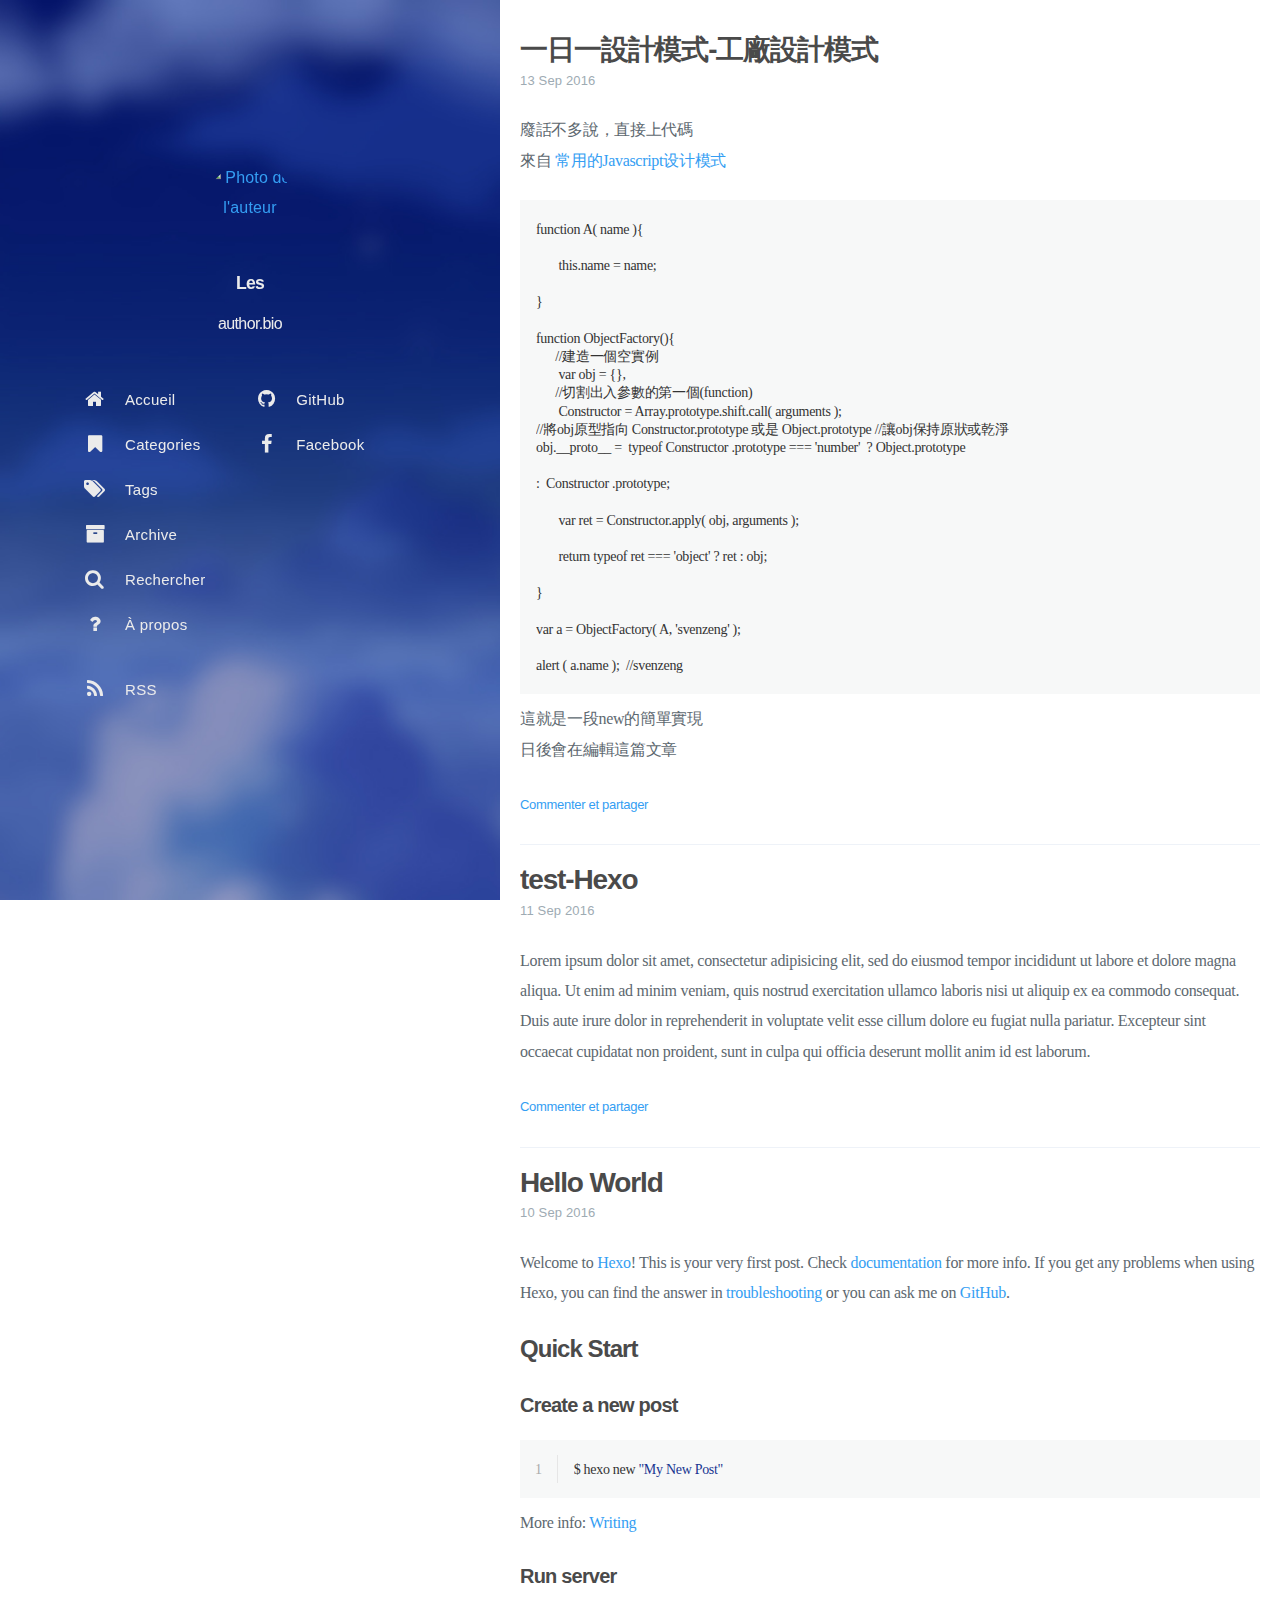
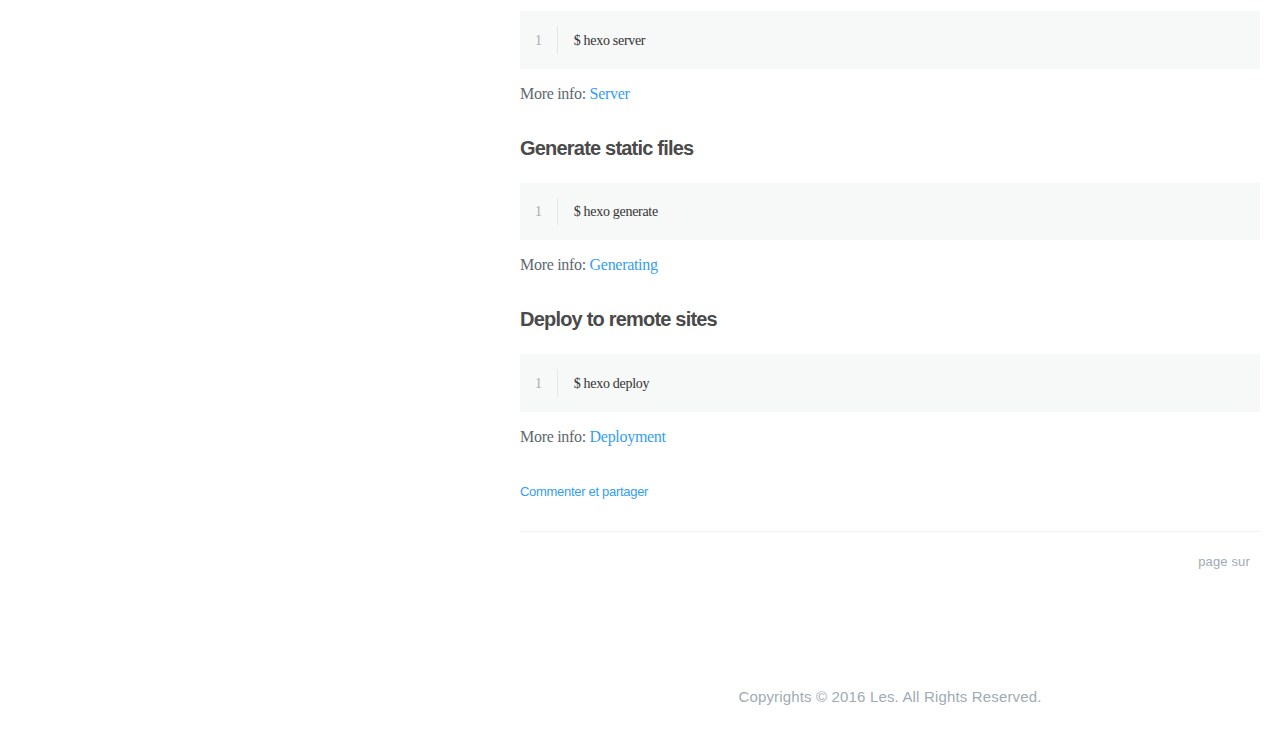
==== commit 9c6365a8: "test2" ====
--- a/index.html
+++ b/index.html
@@ -209,6 +209,50 @@
                         hasCoverMetaIn
                         ">
                 <section class="postShorten-group main-content-wrap">
+    
+    
+    <article class="postShorten postShorten--thumbnailimg-bottom" itemscope itemType="http://schema.org/BlogPosting">
+        <div class="postShorten-wrap">
+            
+            <div class="postShorten-header">
+                <h1 class="postShorten-title" itemprop="headline">
+                    
+                        <a class="link-unstyled" href="/2016/09/13/redux_first/">
+                            一日一設計模式-工廠設計模式
+                        </a>
+                    
+                </h1>
+                <div class="postShorten-meta">
+    <time itemprop="datePublished" datetime="2016-09-13T00:14:28+08:00">
+	
+		    13 Sep 2016
+    	
+    </time>
+    
+</div>
+
+            </div>
+            
+                <div class="postShorten-content" itemprop="articleBody">
+                    <p> 廢話不多說，直接上代碼<br> 來自 <a href="http://blog.jobbole.com/29454/" target="_blank" rel="external">常用的Javascript设计模式</a></p>
+<figure class="highlight plain"><table><tr><td class="gutter"><pre><div class="line">1</div><div class="line">2</div><div class="line">3</div><div class="line">4</div><div class="line">5</div><div class="line">6</div><div class="line">7</div><div class="line">8</div><div class="line">9</div><div class="line">10</div><div class="line">11</div><div class="line">12</div><div class="line">13</div><div class="line">14</div><div class="line">15</div><div class="line">16</div><div class="line">17</div><div class="line">18</div><div class="line">19</div><div class="line">20</div><div class="line">21</div><div class="line">22</div><div class="line">23</div><div class="line">24</div><div class="line">25</div></pre></td><td class="code"><pre><div class="line">function A( name )&#123;</div><div class="line"></div><div class="line">       this.name = name;</div><div class="line"></div><div class="line">&#125;</div><div class="line"></div><div class="line">function ObjectFactory()&#123;</div><div class="line">      //建造一個空實例</div><div class="line">       var obj = &#123;&#125;,  </div><div class="line">      //切割出入參數的第一個(function)</div><div class="line">       Constructor = Array.prototype.shift.call( arguments );</div><div class="line">//將obj原型指向 Constructor.prototype 或是 Object.prototype //讓obj保持原狀或乾淨</div><div class="line">obj.__proto__ =  typeof Constructor .prototype === &apos;number&apos;  ? Object.prototype</div><div class="line"></div><div class="line">:  Constructor .prototype;</div><div class="line"></div><div class="line">       var ret = Constructor.apply( obj, arguments );</div><div class="line">   </div><div class="line">       return typeof ret === &apos;object&apos; ? ret : obj;</div><div class="line"></div><div class="line">&#125;</div><div class="line"></div><div class="line">var a = ObjectFactory( A, &apos;svenzeng&apos; );</div><div class="line"></div><div class="line">alert ( a.name );  //svenzeng</div></pre></td></tr></table></figure>
+<p>這就是一段new的簡單實現<br>日後會在編輯這篇文章</p>
+
+                    
+                        
+                    
+                    
+                        <p>
+                            <a href="/2016/09/13/redux_first/#post-footer" class="postShorten-excerpt_link link">
+                                Commenter et partager
+                            </a>
+                        </p>
+                    
+                </div>
+            
+        </div>
+        
+    </article>
     
     
     <article class="postShorten postShorten--thumbnailimg-bottom" itemscope itemType="http://schema.org/BlogPosting">
@@ -417,6 +461,25 @@
                     <hr>
                 </div>
                 
+                <div class="media">
+                    
+                    <div class="media-body">
+                        <a class="link-unstyled" href="https://spd789562.github.io/2016/09/13/redux_first/">
+                            <h3 class="media-heading">一日一設計模式-工廠設計模式</h3>
+                        </a>
+                        <span class="media-meta">
+                            <span class="media-date text-small">
+                                
+                                    Sep 13, 2016
+                                
+                            </span>
+                        </span>
+                        <div class="media-content hide-xs font-merryweather"></div>
+                    </div>
+                    <div style="clear:both;"></div>
+                    <hr>
+                </div>
+                
             </div>
         </div>
         <div class="modal-footer">
@@ -424,7 +487,7 @@
                 data-message-zero="aucun article trouvé"
                 data-message-one="1 article trouvé"
                 data-message-other="{n} articles trouvés">
-                2 articles trouvés
+                3 articles trouvés
             </p>
         </div>
     </div>
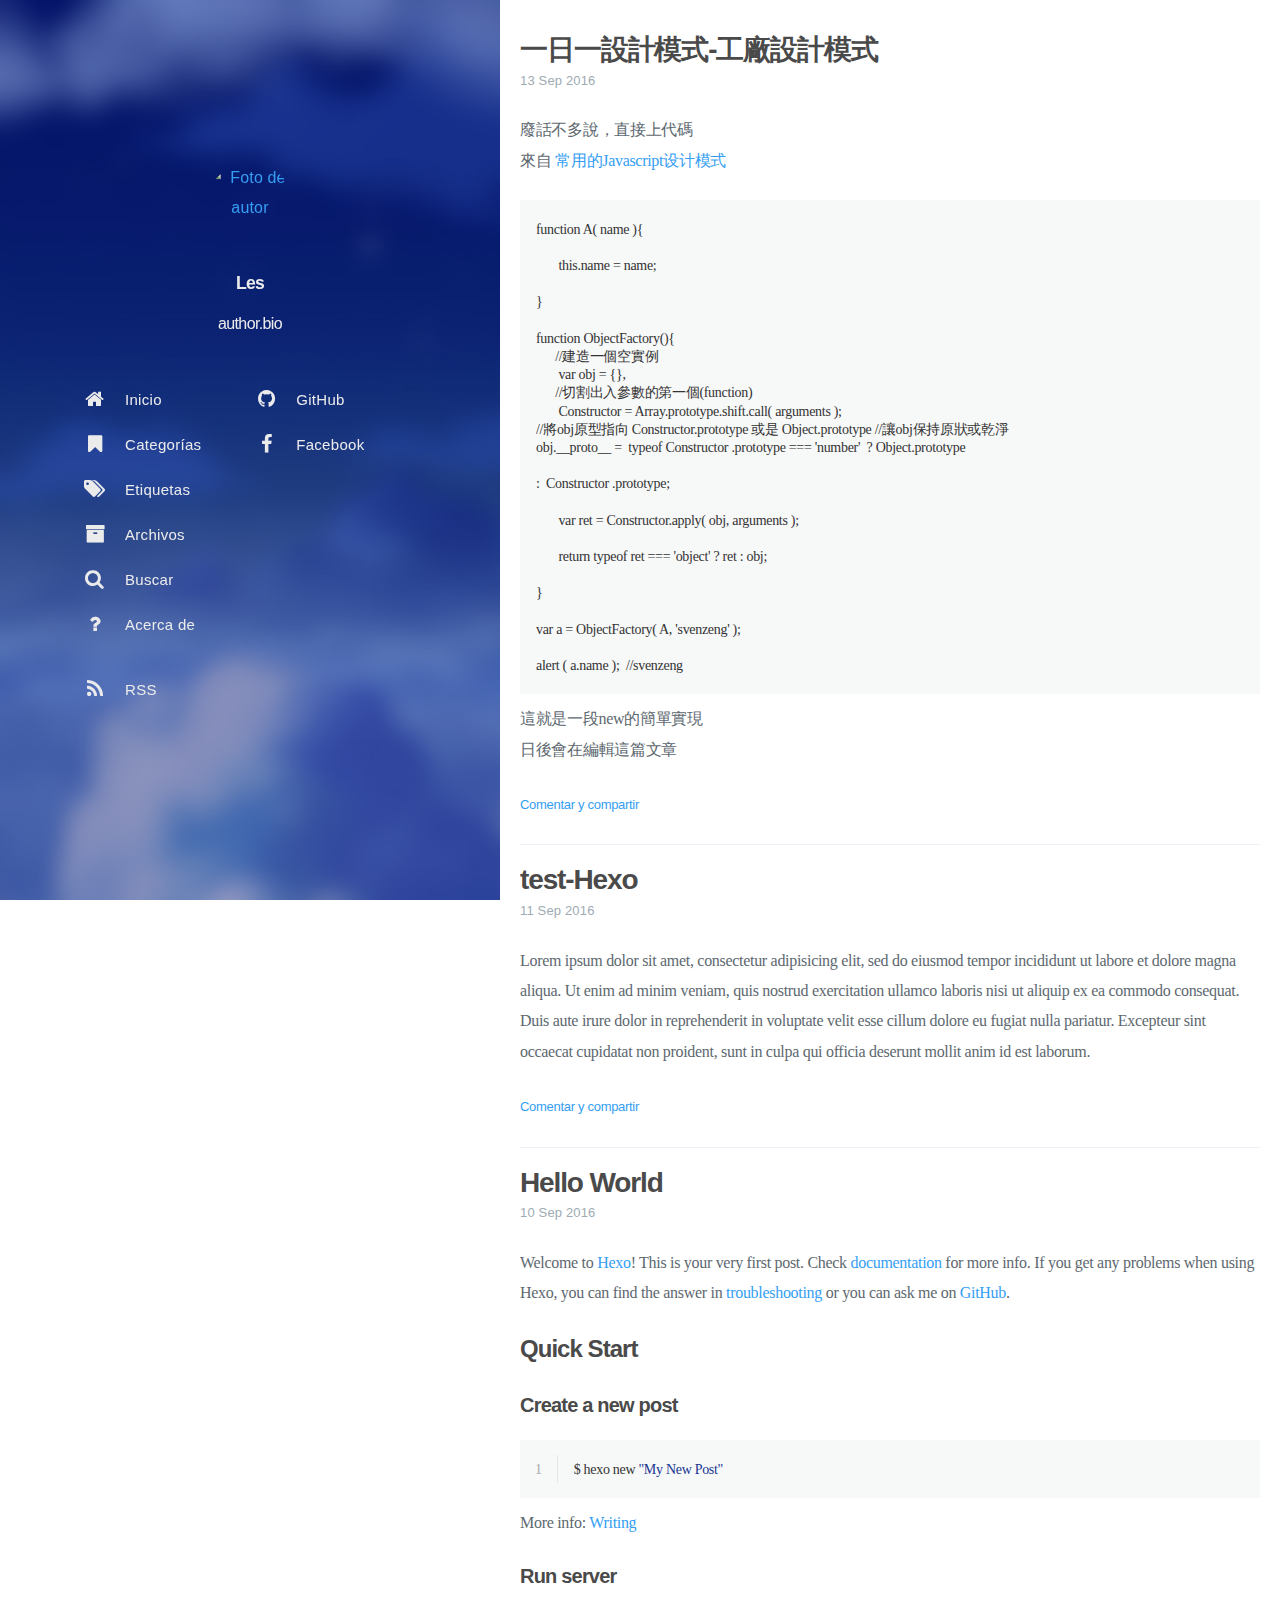
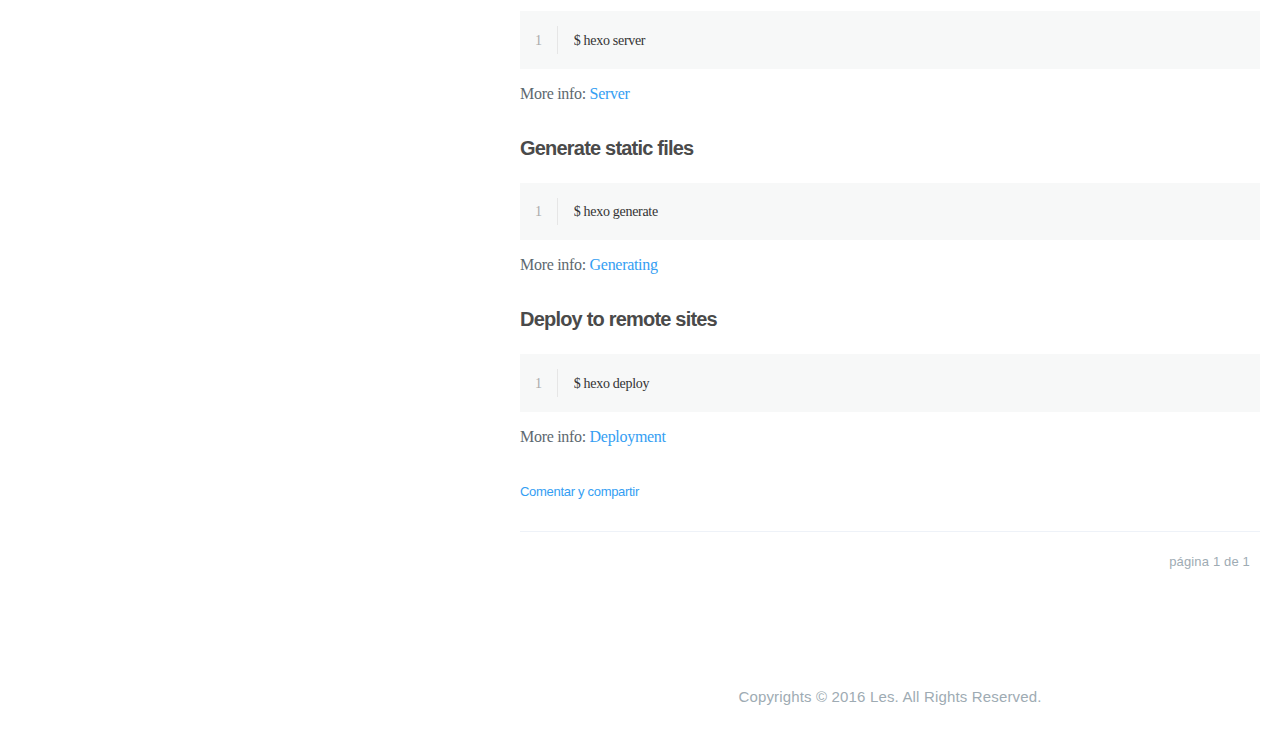
==== commit 91b9e339: "test2" ====
--- a/index.html
+++ b/index.html
@@ -76,7 +76,7 @@
         
             <div class="sidebar-profile">
                 <a href="/#about">
-                    <img class="sidebar-profile-picture" src="/assets/images/myphoto.jpg" alt="Photo de l&#39;auteur"/>
+                    <img class="sidebar-profile-picture" src="/assets/images/myphoto.jpg" alt="Foto de autor"/>
                 </a>
                 <h4 class="sidebar-profile-name">Les</h4>
                 
@@ -96,7 +96,7 @@
                         >
                     
                         <i class="sidebar-button-icon fa fa-lg fa-home"></i>
-                        <span class="sidebar-button-desc">Accueil</span>
+                        <span class="sidebar-button-desc">Inicio</span>
                     </a>
             </li>
             
@@ -108,7 +108,7 @@
                         >
                     
                         <i class="sidebar-button-icon fa fa-lg fa-bookmark"></i>
-                        <span class="sidebar-button-desc">Categories</span>
+                        <span class="sidebar-button-desc">Categorías</span>
                     </a>
             </li>
             
@@ -120,7 +120,7 @@
                         >
                     
                         <i class="sidebar-button-icon fa fa-lg fa-tags"></i>
-                        <span class="sidebar-button-desc">Tags</span>
+                        <span class="sidebar-button-desc">Etiquetas</span>
                     </a>
             </li>
             
@@ -132,7 +132,7 @@
                         >
                     
                         <i class="sidebar-button-icon fa fa-lg fa-archive"></i>
-                        <span class="sidebar-button-desc">Archive</span>
+                        <span class="sidebar-button-desc">Archivos</span>
                     </a>
             </li>
             
@@ -144,7 +144,7 @@
                         >
                     
                         <i class="sidebar-button-icon fa fa-lg fa-search"></i>
-                        <span class="sidebar-button-desc">Rechercher</span>
+                        <span class="sidebar-button-desc">Buscar</span>
                     </a>
             </li>
             
@@ -156,7 +156,7 @@
                         >
                     
                         <i class="sidebar-button-icon fa fa-lg fa-question"></i>
-                        <span class="sidebar-button-desc">À propos</span>
+                        <span class="sidebar-button-desc">Acerca de</span>
                     </a>
             </li>
             
@@ -244,7 +244,7 @@
                     
                         <p>
                             <a href="/2016/09/13/redux_first/#post-footer" class="postShorten-excerpt_link link">
-                                Commenter et partager
+                                Comentar y compartir
                             </a>
                         </p>
                     
@@ -286,7 +286,7 @@
                     
                         <p>
                             <a href="/2016/09/11/hexotext/#post-footer" class="postShorten-excerpt_link link">
-                                Commenter et partager
+                                Comentar y compartir
                             </a>
                         </p>
                     
@@ -336,7 +336,7 @@
                     
                         <p>
                             <a href="/2016/09/10/hello-world/#post-footer" class="postShorten-excerpt_link link">
-                                Commenter et partager
+                                Comentar y compartir
                             </a>
                         </p>
                     
@@ -350,7 +350,7 @@
     <ul class="pagination">
         
         
-        <li class="pagination-number">page sur</li>
+        <li class="pagination-number">página 1 de 1</li>
     </ul>
 </div>
 
@@ -379,7 +379,7 @@
             <i class="fa fa-remove"></i>
         </div>
         
-            <img id="about-card-picture" src="/assets/images/myphoto.jpg" alt="Photo de l&#39;auteur"/>
+            <img id="about-card-picture" src="/assets/images/myphoto.jpg" alt="Foto de autor"/>
         
             <h4 id="about-card-name">Les</h4>
         
@@ -420,7 +420,7 @@
             </form>
         </div>
         <div class="modal-body">
-            <div class="no-result text-color-light text-center">aucun article trouvé</div>
+            <div class="no-result text-color-light text-center">no se encontraron artículos</div>
             <div class="results">
                 
                 <div class="media">
@@ -484,10 +484,10 @@
         </div>
         <div class="modal-footer">
             <p class="results-count text-medium"
-                data-message-zero="aucun article trouvé"
-                data-message-one="1 article trouvé"
-                data-message-other="{n} articles trouvés">
-                3 articles trouvés
+                data-message-zero="no se encontraron artículos"
+                data-message-one="1 artículo encontrado"
+                data-message-other="{n} artículos encontrados">
+                3 artículos encontrados
             </p>
         </div>
     </div>
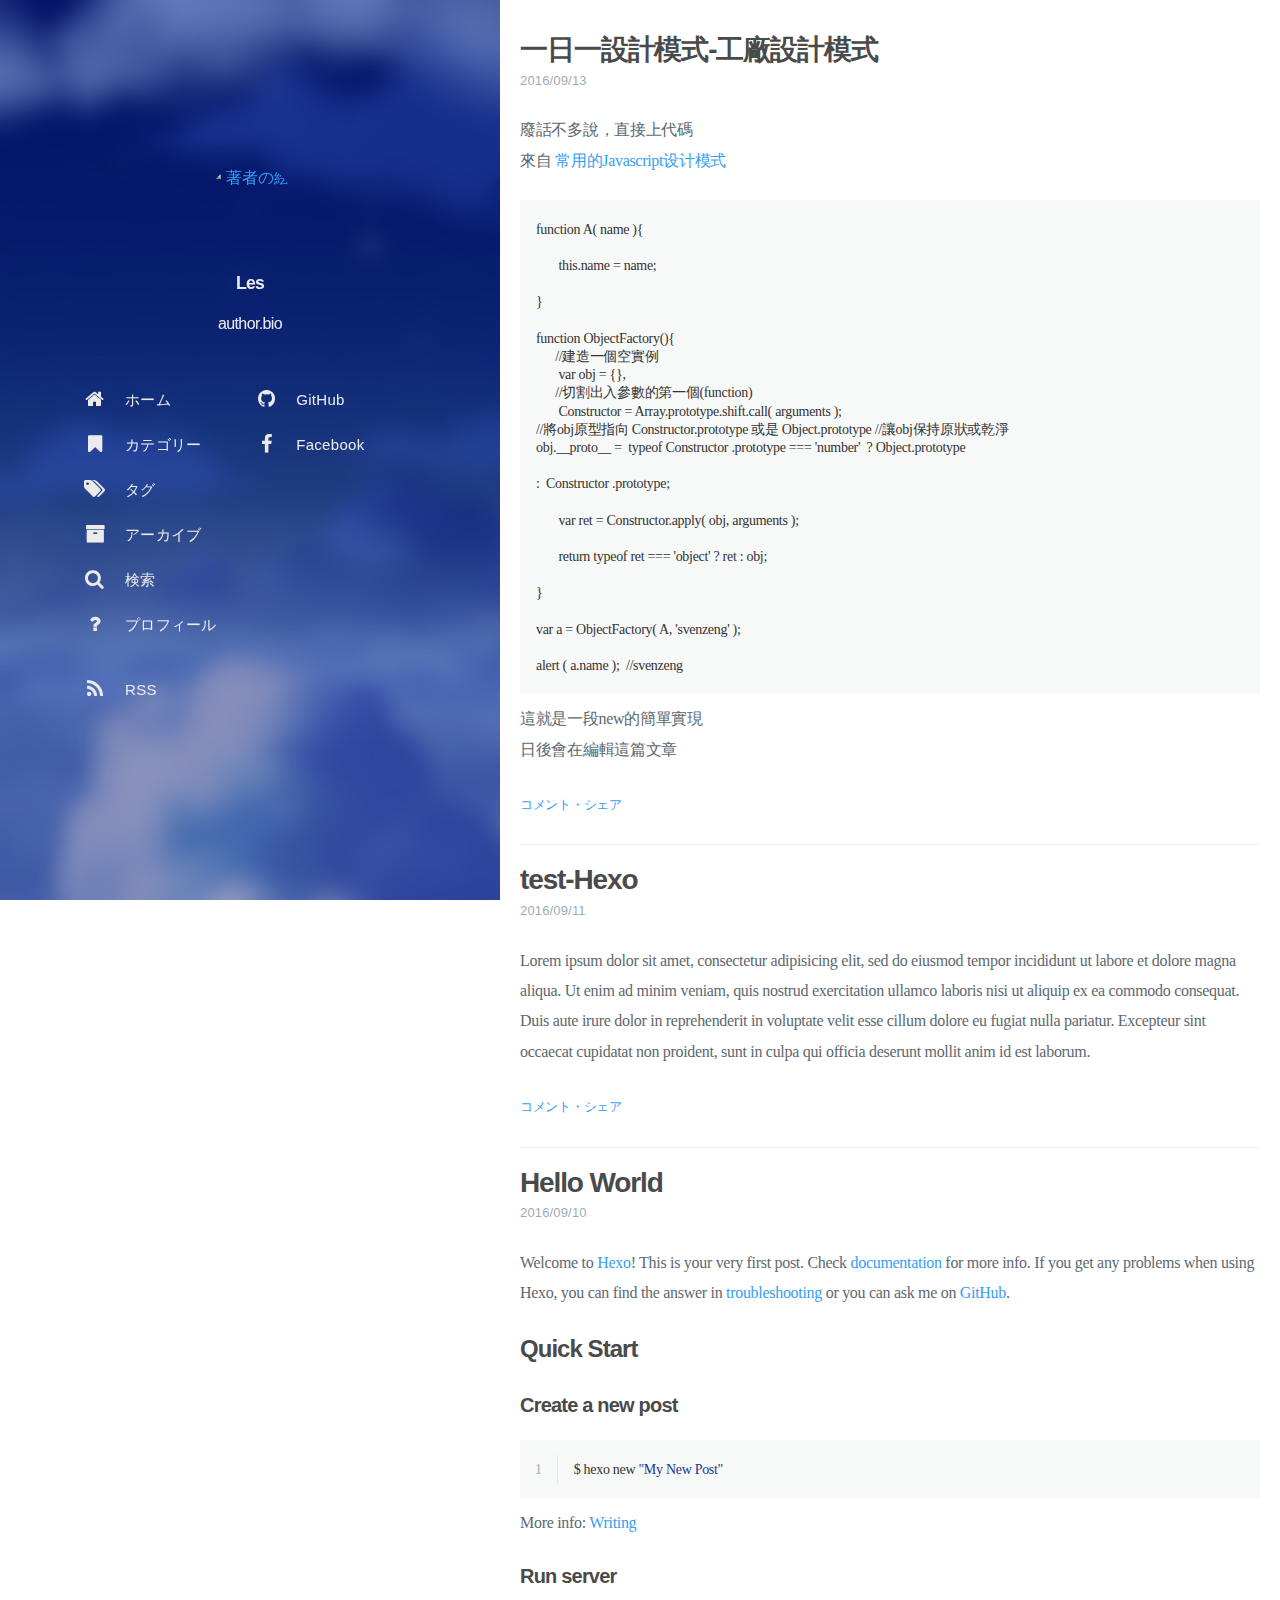
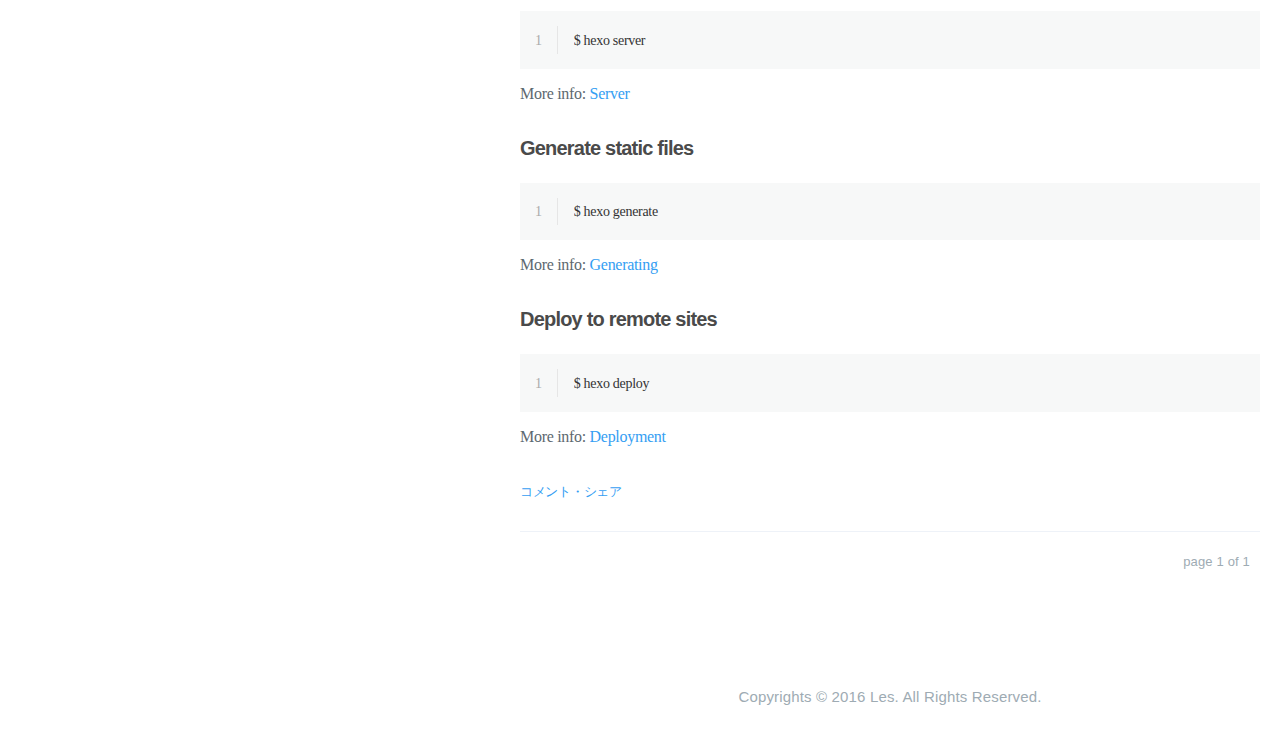
==== commit d0234ff9: "test2" ====
--- a/index.html
+++ b/index.html
@@ -76,7 +76,7 @@
         
             <div class="sidebar-profile">
                 <a href="/#about">
-                    <img class="sidebar-profile-picture" src="/assets/images/myphoto.jpg" alt="Foto de autor"/>
+                    <img class="sidebar-profile-picture" src="/assets/images/myphoto.jpg" alt="著者の絵"/>
                 </a>
                 <h4 class="sidebar-profile-name">Les</h4>
                 
@@ -96,7 +96,7 @@
                         >
                     
                         <i class="sidebar-button-icon fa fa-lg fa-home"></i>
-                        <span class="sidebar-button-desc">Inicio</span>
+                        <span class="sidebar-button-desc">ホーム</span>
                     </a>
             </li>
             
@@ -108,7 +108,7 @@
                         >
                     
                         <i class="sidebar-button-icon fa fa-lg fa-bookmark"></i>
-                        <span class="sidebar-button-desc">Categorías</span>
+                        <span class="sidebar-button-desc">カテゴリー</span>
                     </a>
             </li>
             
@@ -120,7 +120,7 @@
                         >
                     
                         <i class="sidebar-button-icon fa fa-lg fa-tags"></i>
-                        <span class="sidebar-button-desc">Etiquetas</span>
+                        <span class="sidebar-button-desc">タグ</span>
                     </a>
             </li>
             
@@ -132,7 +132,7 @@
                         >
                     
                         <i class="sidebar-button-icon fa fa-lg fa-archive"></i>
-                        <span class="sidebar-button-desc">Archivos</span>
+                        <span class="sidebar-button-desc">アーカイブ</span>
                     </a>
             </li>
             
@@ -144,7 +144,7 @@
                         >
                     
                         <i class="sidebar-button-icon fa fa-lg fa-search"></i>
-                        <span class="sidebar-button-desc">Buscar</span>
+                        <span class="sidebar-button-desc">検索</span>
                     </a>
             </li>
             
@@ -156,7 +156,7 @@
                         >
                     
                         <i class="sidebar-button-icon fa fa-lg fa-question"></i>
-                        <span class="sidebar-button-desc">Acerca de</span>
+                        <span class="sidebar-button-desc">プロフィール</span>
                     </a>
             </li>
             
@@ -225,7 +225,7 @@
                 <div class="postShorten-meta">
     <time itemprop="datePublished" datetime="2016-09-13T00:14:28+08:00">
 	
-		    13 Sep 2016
+		    2016/09/13
     	
     </time>
     
@@ -244,7 +244,7 @@
                     
                         <p>
                             <a href="/2016/09/13/redux_first/#post-footer" class="postShorten-excerpt_link link">
-                                Comentar y compartir
+                                コメント・シェア
                             </a>
                         </p>
                     
@@ -269,7 +269,7 @@
                 <div class="postShorten-meta">
     <time itemprop="datePublished" datetime="2016-09-11T22:54:50+08:00">
 	
-		    11 Sep 2016
+		    2016/09/11
     	
     </time>
     
@@ -286,7 +286,7 @@
                     
                         <p>
                             <a href="/2016/09/11/hexotext/#post-footer" class="postShorten-excerpt_link link">
-                                Comentar y compartir
+                                コメント・シェア
                             </a>
                         </p>
                     
@@ -311,7 +311,7 @@
                 <div class="postShorten-meta">
     <time itemprop="datePublished" datetime="2016-09-10T23:34:30+08:00">
 	
-		    10 Sep 2016
+		    2016/09/10
     	
     </time>
     
@@ -336,7 +336,7 @@
                     
                         <p>
                             <a href="/2016/09/10/hello-world/#post-footer" class="postShorten-excerpt_link link">
-                                Comentar y compartir
+                                コメント・シェア
                             </a>
                         </p>
                     
@@ -350,7 +350,7 @@
     <ul class="pagination">
         
         
-        <li class="pagination-number">página 1 de 1</li>
+        <li class="pagination-number">page 1 of 1</li>
     </ul>
 </div>
 
@@ -379,7 +379,7 @@
             <i class="fa fa-remove"></i>
         </div>
         
-            <img id="about-card-picture" src="/assets/images/myphoto.jpg" alt="Foto de autor"/>
+            <img id="about-card-picture" src="/assets/images/myphoto.jpg" alt="著者の絵"/>
         
             <h4 id="about-card-name">Les</h4>
         
@@ -420,7 +420,7 @@
             </form>
         </div>
         <div class="modal-body">
-            <div class="no-result text-color-light text-center">no se encontraron artículos</div>
+            <div class="no-result text-color-light text-center">見つかりませんでした。</div>
             <div class="results">
                 
                 <div class="media">
@@ -484,10 +484,10 @@
         </div>
         <div class="modal-footer">
             <p class="results-count text-medium"
-                data-message-zero="no se encontraron artículos"
-                data-message-one="1 artículo encontrado"
-                data-message-other="{n} artículos encontrados">
-                3 artículos encontrados
+                data-message-zero="見つかりませんでした。"
+                data-message-one="1件見つかりました。"
+                data-message-other="{n} 件見つかりました。">
+                3 件見つかりました。
             </p>
         </div>
     </div>
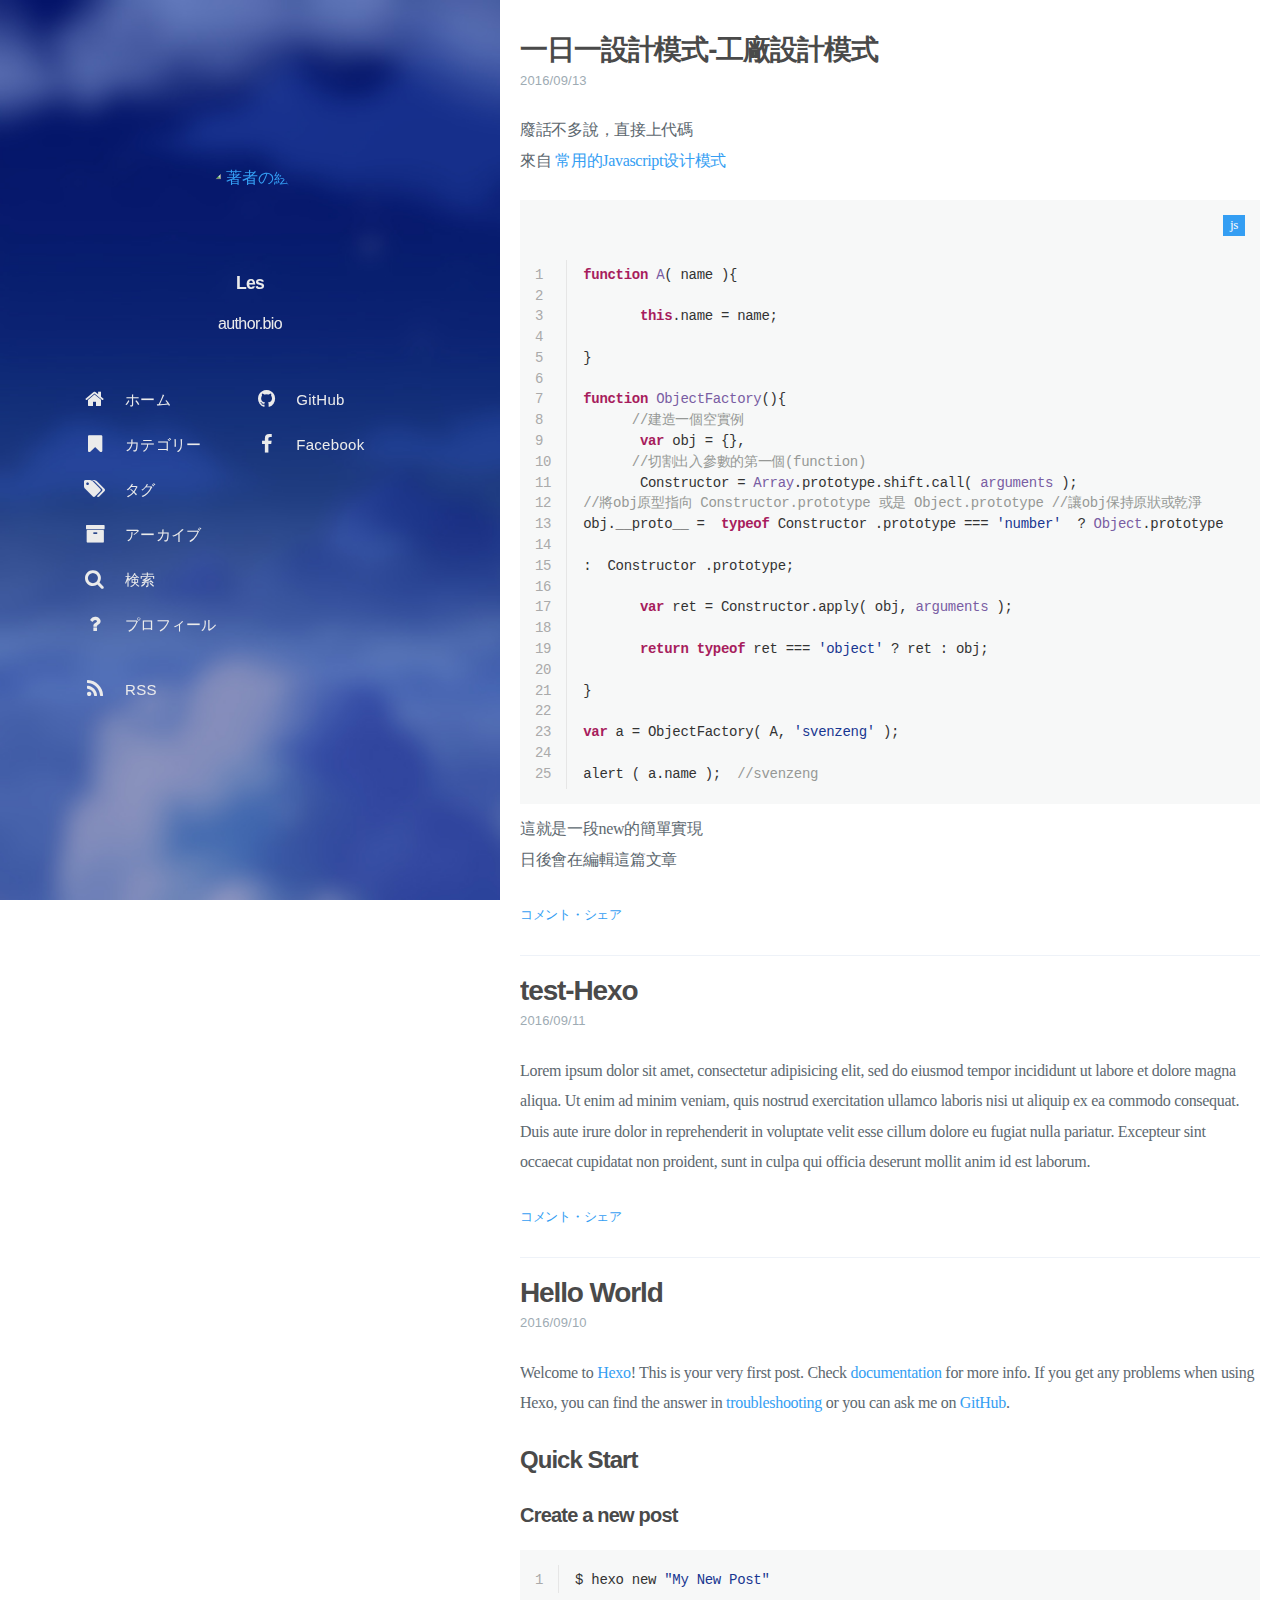
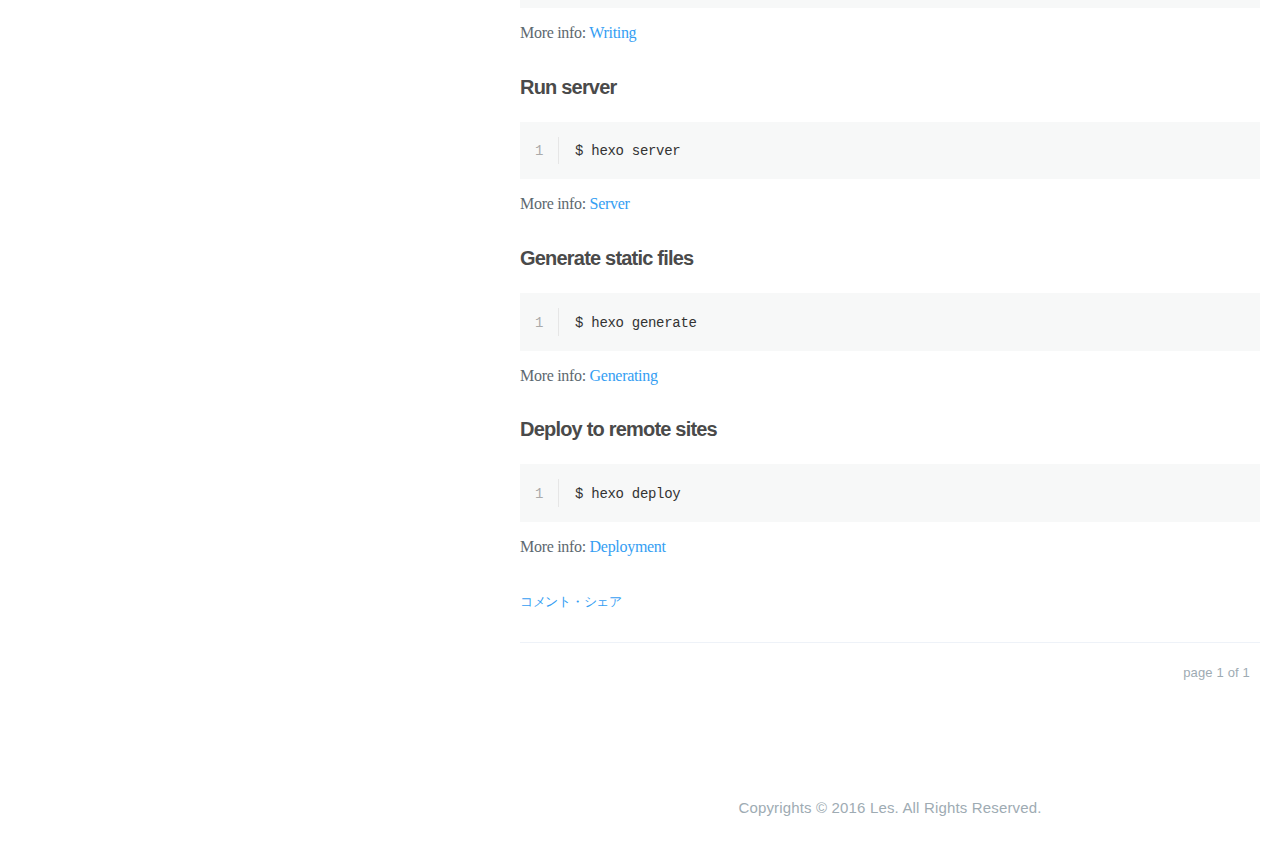
==== commit 7cfe45e5: "test2" ====
--- a/index.html
+++ b/index.html
@@ -235,7 +235,7 @@
             
                 <div class="postShorten-content" itemprop="articleBody">
                     <p> 廢話不多說，直接上代碼<br> 來自 <a href="http://blog.jobbole.com/29454/" target="_blank" rel="external">常用的Javascript设计模式</a></p>
-<figure class="highlight plain"><table><tr><td class="gutter"><pre><div class="line">1</div><div class="line">2</div><div class="line">3</div><div class="line">4</div><div class="line">5</div><div class="line">6</div><div class="line">7</div><div class="line">8</div><div class="line">9</div><div class="line">10</div><div class="line">11</div><div class="line">12</div><div class="line">13</div><div class="line">14</div><div class="line">15</div><div class="line">16</div><div class="line">17</div><div class="line">18</div><div class="line">19</div><div class="line">20</div><div class="line">21</div><div class="line">22</div><div class="line">23</div><div class="line">24</div><div class="line">25</div></pre></td><td class="code"><pre><div class="line">function A( name )&#123;</div><div class="line"></div><div class="line">       this.name = name;</div><div class="line"></div><div class="line">&#125;</div><div class="line"></div><div class="line">function ObjectFactory()&#123;</div><div class="line">      //建造一個空實例</div><div class="line">       var obj = &#123;&#125;,  </div><div class="line">      //切割出入參數的第一個(function)</div><div class="line">       Constructor = Array.prototype.shift.call( arguments );</div><div class="line">//將obj原型指向 Constructor.prototype 或是 Object.prototype //讓obj保持原狀或乾淨</div><div class="line">obj.__proto__ =  typeof Constructor .prototype === &apos;number&apos;  ? Object.prototype</div><div class="line"></div><div class="line">:  Constructor .prototype;</div><div class="line"></div><div class="line">       var ret = Constructor.apply( obj, arguments );</div><div class="line">   </div><div class="line">       return typeof ret === &apos;object&apos; ? ret : obj;</div><div class="line"></div><div class="line">&#125;</div><div class="line"></div><div class="line">var a = ObjectFactory( A, &apos;svenzeng&apos; );</div><div class="line"></div><div class="line">alert ( a.name );  //svenzeng</div></pre></td></tr></table></figure>
+ <figure class="codeblock codeblock--tabbed"><figcaption><ul class="tabs"><li class="tab active">js</li></ul></figcaption><div class="tabs-content"><figure class="highlight js" style="display: block;"><table><tbody><tr><td class="gutter"><pre><span class="line">1</span><br><span class="line">2</span><br><span class="line">3</span><br><span class="line">4</span><br><span class="line">5</span><br><span class="line">6</span><br><span class="line">7</span><br><span class="line">8</span><br><span class="line">9</span><br><span class="line">10</span><br><span class="line">11</span><br><span class="line">12</span><br><span class="line">13</span><br><span class="line">14</span><br><span class="line">15</span><br><span class="line">16</span><br><span class="line">17</span><br><span class="line">18</span><br><span class="line">19</span><br><span class="line">20</span><br><span class="line">21</span><br><span class="line">22</span><br><span class="line">23</span><br><span class="line">24</span><br><span class="line">25</span><br></pre></td><td class="code"><pre><span class="line"><span class="function"><span class="keyword">function</span> <span class="title">A</span>(<span class="params"> name </span>)</span>{</span><br><span class="line"></span><br><span class="line">       <span class="keyword">this</span>.name = name;</span><br><span class="line"></span><br><span class="line">}</span><br><span class="line"></span><br><span class="line"><span class="function"><span class="keyword">function</span> <span class="title">ObjectFactory</span>(<span class="params"></span>)</span>{</span><br><span class="line">      <span class="comment">//建造一個空實例</span></span><br><span class="line">       <span class="keyword">var</span> obj = {},  </span><br><span class="line">      <span class="comment">//切割出入參數的第一個(function)</span></span><br><span class="line">       Constructor = <span class="built_in">Array</span>.prototype.shift.call( <span class="built_in">arguments</span> );</span><br><span class="line"><span class="comment">//將obj原型指向 Constructor.prototype 或是 Object.prototype //讓obj保持原狀或乾淨</span></span><br><span class="line">obj.__proto__ =  <span class="keyword">typeof</span> Constructor .prototype === <span class="string">'number'</span>  ? <span class="built_in">Object</span>.prototype</span><br><span class="line"></span><br><span class="line">:  Constructor .prototype;</span><br><span class="line"></span><br><span class="line">       <span class="keyword">var</span> ret = Constructor.apply( obj, <span class="built_in">arguments</span> );</span><br><span class="line"></span><br><span class="line">       <span class="keyword">return</span> <span class="keyword">typeof</span> ret === <span class="string">'object'</span> ? ret : obj;</span><br><span class="line"></span><br><span class="line">}</span><br><span class="line"></span><br><span class="line"><span class="keyword">var</span> a = ObjectFactory( A, <span class="string">'svenzeng'</span> );</span><br><span class="line"></span><br><span class="line">alert ( a.name );  <span class="comment">//svenzeng</span></span><br></pre></td></tr></tbody></table></figure></div></figure>
 <p>這就是一段new的簡單實現<br>日後會在編輯這篇文章</p>
 
                     
--- a/assets/css/style-yrst5vo1nxaxbp2g3v9na2wg1lixlpr3ghbjdvskeixmu79deycecx3rh4bt.min.css
+++ b/assets/css/style-yrst5vo1nxaxbp2g3v9na2wg1lixlpr3ghbjdvskeixmu79deycecx3rh4bt.min.css
@@ -1,4 +1,5 @@
 @charset "UTF-8";/*!
  *  Font Awesome 4.3.0 by @davegandy - http://fontawesome.io - @fontawesome
  *  License - http://fontawesome.io/license (Font: SIL OFL 1.1, CSS: MIT License)
- */.fa,.fa-stack{display:inline-block}.fancybox-nav,html{-webkit-tap-highlight-color:transparent}#header,.post-header-cover{-webkit-backface-visibility:hidden;-webkit-perspective:1000}@font-face{font-family:FontAwesome;src:url(../fonts/fontawesome-webfont.eot?v=4.3.0);src:url(../fonts/fontawesome-webfont.eot?#iefix&v=4.3.0) format('embedded-opentype'),url(../fonts/fontawesome-webfont.woff2?v=4.3.0) format('woff2'),url(../fonts/fontawesome-webfont.woff?v=4.3.0) format('woff'),url(../fonts/fontawesome-webfont.ttf?v=4.3.0) format('truetype'),url(../fonts/fontawesome-webfont.svg?v=4.3.0#fontawesomeregular) format('svg');font-weight:400;font-style:normal}.fa{font:normal normal normal 14px/1 FontAwesome;font-size:inherit;text-rendering:auto;-webkit-font-smoothing:antialiased;-moz-osx-font-smoothing:grayscale;transform:translate(0,0)}.fa-lg{font-size:1.33333333em;line-height:.75em;vertical-align:-15%}.fa-2x{font-size:2em}.fa-3x{font-size:3em}.fa-4x{font-size:4em}.fa-5x{font-size:5em}.fa-fw{width:1.28571429em;text-align:center}.fa-ul{padding-left:0;margin-left:2.14285714em;list-style-type:none}.fa-ul>li{position:relative}.fa-li{position:absolute;left:-2.14285714em;width:2.14285714em;top:.14285714em;text-align:center}.fa-li.fa-lg{left:-1.85714286em}.fa-border{padding:.2em .25em .15em;border:.08em solid #eee;border-radius:.1em}.pull-right{float:right}.pull-left{float:left}.fa.pull-left{margin-right:.3em}.fa.pull-right{margin-left:.3em}.fa-spin{-webkit-animation:fa-spin 2s infinite linear;animation:fa-spin 2s infinite linear}.fa-pulse{-webkit-animation:fa-spin 1s infinite steps(8);animation:fa-spin 1s infinite steps(8)}@-webkit-keyframes fa-spin{0%{-webkit-transform:rotate(0);transform:rotate(0)}100%{-webkit-transform:rotate(359deg);transform:rotate(359deg)}}@keyframes fa-spin{0%{-webkit-transform:rotate(0);transform:rotate(0)}100%{-webkit-transform:rotate(359deg);transform:rotate(359deg)}}.fa-rotate-90{filter:progid:DXImageTransform.Microsoft.BasicImage(rotation=1);-webkit-transform:rotate(90deg);-ms-transform:rotate(90deg);transform:rotate(90deg)}.fa-rotate-180{filter:progid:DXImageTransform.Microsoft.BasicImage(rotation=2);-webkit-transform:rotate(180deg);-ms-transform:rotate(180deg);transform:rotate(180deg)}.fa-rotate-270{filter:progid:DXImageTransform.Microsoft.BasicImage(rotation=3);-webkit-transform:rotate(270deg);-ms-transform:rotate(270deg);transform:rotate(270deg)}.fa-flip-horizontal{filter:progid:DXImageTransform.Microsoft.BasicImage(rotation=0, mirror=1);-webkit-transform:scale(-1,1);-ms-transform:scale(-1,1);transform:scale(-1,1)}.fa-flip-vertical{filter:progid:DXImageTransform.Microsoft.BasicImage(rotation=2, mirror=1);-webkit-transform:scale(1,-1);-ms-transform:scale(1,-1);transform:scale(1,-1)}:root .fa-flip-horizontal,:root .fa-flip-vertical,:root .fa-rotate-180,:root .fa-rotate-270,:root .fa-rotate-90{filter:none}.fa-stack{position:relative;width:2em;height:2em;line-height:2em;vertical-align:middle}.fa-stack-1x,.fa-stack-2x{position:absolute;left:0;width:100%;text-align:center}.fa-stack-1x{line-height:inherit}.fa-stack-2x{font-size:2em}.fa-inverse{color:#fff}.fa-glass:before{content:"\f000"}.fa-music:before{content:"\f001"}.fa-search:before{content:"\f002"}.fa-envelope-o:before{content:"\f003"}.fa-heart:before{content:"\f004"}.fa-star:before{content:"\f005"}.fa-star-o:before{content:"\f006"}.fa-user:before{content:"\f007"}.fa-film:before{content:"\f008"}.fa-th-large:before{content:"\f009"}.fa-th:before{content:"\f00a"}.fa-th-list:before{content:"\f00b"}.fa-check:before{content:"\f00c"}.fa-close:before,.fa-remove:before,.fa-times:before{content:"\f00d"}.fa-search-plus:before{content:"\f00e"}.fa-search-minus:before{content:"\f010"}.fa-power-off:before{content:"\f011"}.fa-signal:before{content:"\f012"}.fa-cog:before,.fa-gear:before{content:"\f013"}.fa-trash-o:before{content:"\f014"}.fa-home:before{content:"\f015"}.fa-file-o:before{content:"\f016"}.fa-clock-o:before{content:"\f017"}.fa-road:before{content:"\f018"}.fa-download:before{content:"\f019"}.fa-arrow-circle-o-down:before{content:"\f01a"}.fa-arrow-circle-o-up:before{content:"\f01b"}.fa-inbox:before{content:"\f01c"}.fa-play-circle-o:before{content:"\f01d"}.fa-repeat:before,.fa-rotate-right:before{content:"\f01e"}.fa-refresh:before{content:"\f021"}.fa-list-alt:before{content:"\f022"}.fa-lock:before{content:"\f023"}.fa-flag:before{content:"\f024"}.fa-headphones:before{content:"\f025"}.fa-volume-off:before{content:"\f026"}.fa-volume-down:before{content:"\f027"}.fa-volume-up:before{content:"\f028"}.fa-qrcode:before{content:"\f029"}.fa-barcode:before{content:"\f02a"}.fa-tag:before{content:"\f02b"}.fa-tags:before{content:"\f02c"}.fa-book:before{content:"\f02d"}.fa-bookmark:before{content:"\f02e"}.fa-print:before{content:"\f02f"}.fa-camera:before{content:"\f030"}.fa-font:before{content:"\f031"}.fa-bold:before{content:"\f032"}.fa-italic:before{content:"\f033"}.fa-text-height:before{content:"\f034"}.fa-text-width:before{content:"\f035"}.fa-align-left:before{content:"\f036"}.fa-align-center:before{content:"\f037"}.fa-align-right:before{content:"\f038"}.fa-align-justify:before{content:"\f039"}.fa-list:before{content:"\f03a"}.fa-dedent:before,.fa-outdent:before{content:"\f03b"}.fa-indent:before{content:"\f03c"}.fa-video-camera:before{content:"\f03d"}.fa-image:before,.fa-photo:before,.fa-picture-o:before{content:"\f03e"}.fa-pencil:before{content:"\f040"}.fa-map-marker:before{content:"\f041"}.fa-adjust:before{content:"\f042"}.fa-tint:before{content:"\f043"}.fa-edit:before,.fa-pencil-square-o:before{content:"\f044"}.fa-share-square-o:before{content:"\f045"}.fa-check-square-o:before{content:"\f046"}.fa-arrows:before{content:"\f047"}.fa-step-backward:before{content:"\f048"}.fa-fast-backward:before{content:"\f049"}.fa-backward:before{content:"\f04a"}.fa-play:before{content:"\f04b"}.fa-pause:before{content:"\f04c"}.fa-stop:before{content:"\f04d"}.fa-forward:before{content:"\f04e"}.fa-fast-forward:before{content:"\f050"}.fa-step-forward:before{content:"\f051"}.fa-eject:before{content:"\f052"}.fa-chevron-left:before{content:"\f053"}.fa-chevron-right:before{content:"\f054"}.fa-plus-circle:before{content:"\f055"}.fa-minus-circle:before{content:"\f056"}.fa-times-circle:before{content:"\f057"}.fa-check-circle:before{content:"\f058"}.fa-question-circle:before{content:"\f059"}.fa-info-circle:before{content:"\f05a"}.fa-crosshairs:before{content:"\f05b"}.fa-times-circle-o:before{content:"\f05c"}.fa-check-circle-o:before{content:"\f05d"}.fa-ban:before{content:"\f05e"}.fa-arrow-left:before{content:"\f060"}.fa-arrow-right:before{content:"\f061"}.fa-arrow-up:before{content:"\f062"}.fa-arrow-down:before{content:"\f063"}.fa-mail-forward:before,.fa-share:before{content:"\f064"}.fa-expand:before{content:"\f065"}.fa-compress:before{content:"\f066"}.fa-plus:before{content:"\f067"}.fa-minus:before{content:"\f068"}.fa-asterisk:before{content:"\f069"}.fa-exclamation-circle:before{content:"\f06a"}.fa-gift:before{content:"\f06b"}.fa-leaf:before{content:"\f06c"}.fa-fire:before{content:"\f06d"}.fa-eye:before{content:"\f06e"}.fa-eye-slash:before{content:"\f070"}.fa-exclamation-triangle:before,.fa-warning:before{content:"\f071"}.fa-plane:before{content:"\f072"}.fa-calendar:before{content:"\f073"}.fa-random:before{content:"\f074"}.fa-comment:before{content:"\f075"}.fa-magnet:before{content:"\f076"}.fa-chevron-up:before{content:"\f077"}.fa-chevron-down:before{content:"\f078"}.fa-retweet:before{content:"\f079"}.fa-shopping-cart:before{content:"\f07a"}.fa-folder:before{content:"\f07b"}.fa-folder-open:before{content:"\f07c"}.fa-arrows-v:before{content:"\f07d"}.fa-arrows-h:before{content:"\f07e"}.fa-bar-chart-o:before,.fa-bar-chart:before{content:"\f080"}.fa-twitter-square:before{content:"\f081"}.fa-facebook-square:before{content:"\f082"}.fa-camera-retro:before{content:"\f083"}.fa-key:before{content:"\f084"}.fa-cogs:before,.fa-gears:before{content:"\f085"}.fa-comments:before{content:"\f086"}.fa-thumbs-o-up:before{content:"\f087"}.fa-thumbs-o-down:before{content:"\f088"}.fa-star-half:before{content:"\f089"}.fa-heart-o:before{content:"\f08a"}.fa-sign-out:before{content:"\f08b"}.fa-linkedin-square:before{content:"\f08c"}.fa-thumb-tack:before{content:"\f08d"}.fa-external-link:before{content:"\f08e"}.fa-sign-in:before{content:"\f090"}.fa-trophy:before{content:"\f091"}.fa-github-square:before{content:"\f092"}.fa-upload:before{content:"\f093"}.fa-lemon-o:before{content:"\f094"}.fa-phone:before{content:"\f095"}.fa-square-o:before{content:"\f096"}.fa-bookmark-o:before{content:"\f097"}.fa-phone-square:before{content:"\f098"}.fa-twitter:before{content:"\f099"}.fa-facebook-f:before,.fa-facebook:before{content:"\f09a"}.fa-github:before{content:"\f09b"}.fa-unlock:before{content:"\f09c"}.fa-credit-card:before{content:"\f09d"}.fa-rss:before{content:"\f09e"}.fa-hdd-o:before{content:"\f0a0"}.fa-bullhorn:before{content:"\f0a1"}.fa-bell:before{content:"\f0f3"}.fa-certificate:before{content:"\f0a3"}.fa-hand-o-right:before{content:"\f0a4"}.fa-hand-o-left:before{content:"\f0a5"}.fa-hand-o-up:before{content:"\f0a6"}.fa-hand-o-down:before{content:"\f0a7"}.fa-arrow-circle-left:before{content:"\f0a8"}.fa-arrow-circle-right:before{content:"\f0a9"}.fa-arrow-circle-up:before{content:"\f0aa"}.fa-arrow-circle-down:before{content:"\f0ab"}.fa-globe:before{content:"\f0ac"}.fa-wrench:before{content:"\f0ad"}.fa-tasks:before{content:"\f0ae"}.fa-filter:before{content:"\f0b0"}.fa-briefcase:before{content:"\f0b1"}.fa-arrows-alt:before{content:"\f0b2"}.fa-group:before,.fa-users:before{content:"\f0c0"}.fa-chain:before,.fa-link:before{content:"\f0c1"}.fa-cloud:before{content:"\f0c2"}.fa-flask:before{content:"\f0c3"}.fa-cut:before,.fa-scissors:before{content:"\f0c4"}.fa-copy:before,.fa-files-o:before{content:"\f0c5"}.fa-paperclip:before{content:"\f0c6"}.fa-floppy-o:before,.fa-save:before{content:"\f0c7"}.fa-square:before{content:"\f0c8"}.fa-bars:before,.fa-navicon:before,.fa-reorder:before{content:"\f0c9"}.fa-list-ul:before{content:"\f0ca"}.fa-list-ol:before{content:"\f0cb"}.fa-strikethrough:before{content:"\f0cc"}.fa-underline:before{content:"\f0cd"}.fa-table:before{content:"\f0ce"}.fa-magic:before{content:"\f0d0"}.fa-truck:before{content:"\f0d1"}.fa-pinterest:before{content:"\f0d2"}.fa-pinterest-square:before{content:"\f0d3"}.fa-google-plus-square:before{content:"\f0d4"}.fa-google-plus:before{content:"\f0d5"}.fa-money:before{content:"\f0d6"}.fa-caret-down:before{content:"\f0d7"}.fa-caret-up:before{content:"\f0d8"}.fa-caret-left:before{content:"\f0d9"}.fa-caret-right:before{content:"\f0da"}.fa-columns:before{content:"\f0db"}.fa-sort:before,.fa-unsorted:before{content:"\f0dc"}.fa-sort-desc:before,.fa-sort-down:before{content:"\f0dd"}.fa-sort-asc:before,.fa-sort-up:before{content:"\f0de"}.fa-envelope:before{content:"\f0e0"}.fa-linkedin:before{content:"\f0e1"}.fa-rotate-left:before,.fa-undo:before{content:"\f0e2"}.fa-gavel:before,.fa-legal:before{content:"\f0e3"}.fa-dashboard:before,.fa-tachometer:before{content:"\f0e4"}.fa-comment-o:before{content:"\f0e5"}.fa-comments-o:before{content:"\f0e6"}.fa-bolt:before,.fa-flash:before{content:"\f0e7"}.fa-sitemap:before{content:"\f0e8"}.fa-umbrella:before{content:"\f0e9"}.fa-clipboard:before,.fa-paste:before{content:"\f0ea"}.fa-lightbulb-o:before{content:"\f0eb"}.fa-exchange:before{content:"\f0ec"}.fa-cloud-download:before{content:"\f0ed"}.fa-cloud-upload:before{content:"\f0ee"}.fa-user-md:before{content:"\f0f0"}.fa-stethoscope:before{content:"\f0f1"}.fa-suitcase:before{content:"\f0f2"}.fa-bell-o:before{content:"\f0a2"}.fa-coffee:before{content:"\f0f4"}.fa-cutlery:before{content:"\f0f5"}.fa-file-text-o:before{content:"\f0f6"}.fa-building-o:before{content:"\f0f7"}.fa-hospital-o:before{content:"\f0f8"}.fa-ambulance:before{content:"\f0f9"}.fa-medkit:before{content:"\f0fa"}.fa-fighter-jet:before{content:"\f0fb"}.fa-beer:before{content:"\f0fc"}.fa-h-square:before{content:"\f0fd"}.fa-plus-square:before{content:"\f0fe"}.fa-angle-double-left:before{content:"\f100"}.fa-angle-double-right:before{content:"\f101"}.fa-angle-double-up:before{content:"\f102"}.fa-angle-double-down:before{content:"\f103"}.fa-angle-left:before{content:"\f104"}.fa-angle-right:before{content:"\f105"}.fa-angle-up:before{content:"\f106"}.fa-angle-down:before{content:"\f107"}.fa-desktop:before{content:"\f108"}.fa-laptop:before{content:"\f109"}.fa-tablet:before{content:"\f10a"}.fa-mobile-phone:before,.fa-mobile:before{content:"\f10b"}.fa-circle-o:before{content:"\f10c"}.fa-quote-left:before{content:"\f10d"}.fa-quote-right:before{content:"\f10e"}.fa-spinner:before{content:"\f110"}.fa-circle:before{content:"\f111"}.fa-mail-reply:before,.fa-reply:before{content:"\f112"}.fa-github-alt:before{content:"\f113"}.fa-folder-o:before{content:"\f114"}.fa-folder-open-o:before{content:"\f115"}.fa-smile-o:before{content:"\f118"}.fa-frown-o:before{content:"\f119"}.fa-meh-o:before{content:"\f11a"}.fa-gamepad:before{content:"\f11b"}.fa-keyboard-o:before{content:"\f11c"}.fa-flag-o:before{content:"\f11d"}.fa-flag-checkered:before{content:"\f11e"}.fa-terminal:before{content:"\f120"}.fa-code:before{content:"\f121"}.fa-mail-reply-all:before,.fa-reply-all:before{content:"\f122"}.fa-star-half-empty:before,.fa-star-half-full:before,.fa-star-half-o:before{content:"\f123"}.fa-location-arrow:before{content:"\f124"}.fa-crop:before{content:"\f125"}.fa-code-fork:before{content:"\f126"}.fa-chain-broken:before,.fa-unlink:before{content:"\f127"}.fa-question:before{content:"\f128"}.fa-info:before{content:"\f129"}.fa-exclamation:before{content:"\f12a"}.fa-superscript:before{content:"\f12b"}.fa-subscript:before{content:"\f12c"}.fa-eraser:before{content:"\f12d"}.fa-puzzle-piece:before{content:"\f12e"}.fa-microphone:before{content:"\f130"}.fa-microphone-slash:before{content:"\f131"}.fa-shield:before{content:"\f132"}.fa-calendar-o:before{content:"\f133"}.fa-fire-extinguisher:before{content:"\f134"}.fa-rocket:before{content:"\f135"}.fa-maxcdn:before{content:"\f136"}.fa-chevron-circle-left:before{content:"\f137"}.fa-chevron-circle-right:before{content:"\f138"}.fa-chevron-circle-up:before{content:"\f139"}.fa-chevron-circle-down:before{content:"\f13a"}.fa-html5:before{content:"\f13b"}.fa-css3:before{content:"\f13c"}.fa-anchor:before{content:"\f13d"}.fa-unlock-alt:before{content:"\f13e"}.fa-bullseye:before{content:"\f140"}.fa-ellipsis-h:before{content:"\f141"}.fa-ellipsis-v:before{content:"\f142"}.fa-rss-square:before{content:"\f143"}.fa-play-circle:before{content:"\f144"}.fa-ticket:before{content:"\f145"}.fa-minus-square:before{content:"\f146"}.fa-minus-square-o:before{content:"\f147"}.fa-level-up:before{content:"\f148"}.fa-level-down:before{content:"\f149"}.fa-check-square:before{content:"\f14a"}.fa-pencil-square:before{content:"\f14b"}.fa-external-link-square:before{content:"\f14c"}.fa-share-square:before{content:"\f14d"}.fa-compass:before{content:"\f14e"}.fa-caret-square-o-down:before,.fa-toggle-down:before{content:"\f150"}.fa-caret-square-o-up:before,.fa-toggle-up:before{content:"\f151"}.fa-caret-square-o-right:before,.fa-toggle-right:before{content:"\f152"}.fa-eur:before,.fa-euro:before{content:"\f153"}.fa-gbp:before{content:"\f154"}.fa-dollar:before,.fa-usd:before{content:"\f155"}.fa-inr:before,.fa-rupee:before{content:"\f156"}.fa-cny:before,.fa-jpy:before,.fa-rmb:before,.fa-yen:before{content:"\f157"}.fa-rouble:before,.fa-rub:before,.fa-ruble:before{content:"\f158"}.fa-krw:before,.fa-won:before{content:"\f159"}.fa-bitcoin:before,.fa-btc:before{content:"\f15a"}.fa-file:before{content:"\f15b"}.fa-file-text:before{content:"\f15c"}.fa-sort-alpha-asc:before{content:"\f15d"}.fa-sort-alpha-desc:before{content:"\f15e"}.fa-sort-amount-asc:before{content:"\f160"}.fa-sort-amount-desc:before{content:"\f161"}.fa-sort-numeric-asc:before{content:"\f162"}.fa-sort-numeric-desc:before{content:"\f163"}.fa-thumbs-up:before{content:"\f164"}.fa-thumbs-down:before{content:"\f165"}.fa-youtube-square:before{content:"\f166"}.fa-youtube:before{content:"\f167"}.fa-xing:before{content:"\f168"}.fa-xing-square:before{content:"\f169"}.fa-youtube-play:before{content:"\f16a"}.fa-dropbox:before{content:"\f16b"}.fa-stack-overflow:before{content:"\f16c"}.fa-instagram:before{content:"\f16d"}.fa-flickr:before{content:"\f16e"}.fa-adn:before{content:"\f170"}.fa-bitbucket:before{content:"\f171"}.fa-bitbucket-square:before{content:"\f172"}.fa-tumblr:before{content:"\f173"}.fa-tumblr-square:before{content:"\f174"}.fa-long-arrow-down:before{content:"\f175"}.fa-long-arrow-up:before{content:"\f176"}.fa-long-arrow-left:before{content:"\f177"}.fa-long-arrow-right:before{content:"\f178"}.fa-apple:before{content:"\f179"}.fa-windows:before{content:"\f17a"}.fa-android:before{content:"\f17b"}.fa-linux:before{content:"\f17c"}.fa-dribbble:before{content:"\f17d"}.fa-skype:before{content:"\f17e"}.fa-foursquare:before{content:"\f180"}.fa-trello:before{content:"\f181"}.fa-female:before{content:"\f182"}.fa-male:before{content:"\f183"}.fa-gittip:before,.fa-gratipay:before{content:"\f184"}.fa-sun-o:before{content:"\f185"}.fa-moon-o:before{content:"\f186"}.fa-archive:before{content:"\f187"}.fa-bug:before{content:"\f188"}.fa-vk:before{content:"\f189"}.fa-weibo:before{content:"\f18a"}.fa-renren:before{content:"\f18b"}.fa-pagelines:before{content:"\f18c"}.fa-stack-exchange:before{content:"\f18d"}.fa-arrow-circle-o-right:before{content:"\f18e"}.fa-arrow-circle-o-left:before{content:"\f190"}.fa-caret-square-o-left:before,.fa-toggle-left:before{content:"\f191"}.fa-dot-circle-o:before{content:"\f192"}.fa-wheelchair:before{content:"\f193"}.fa-vimeo-square:before{content:"\f194"}.fa-try:before,.fa-turkish-lira:before{content:"\f195"}.fa-plus-square-o:before{content:"\f196"}.fa-space-shuttle:before{content:"\f197"}.fa-slack:before{content:"\f198"}.fa-envelope-square:before{content:"\f199"}.fa-wordpress:before{content:"\f19a"}.fa-openid:before{content:"\f19b"}.fa-bank:before,.fa-institution:before,.fa-university:before{content:"\f19c"}.fa-graduation-cap:before,.fa-mortar-board:before{content:"\f19d"}.fa-yahoo:before{content:"\f19e"}.fa-google:before{content:"\f1a0"}.fa-reddit:before{content:"\f1a1"}.fa-reddit-square:before{content:"\f1a2"}.fa-stumbleupon-circle:before{content:"\f1a3"}.fa-stumbleupon:before{content:"\f1a4"}.fa-delicious:before{content:"\f1a5"}.fa-digg:before{content:"\f1a6"}.fa-pied-piper:before{content:"\f1a7"}.fa-pied-piper-alt:before{content:"\f1a8"}.fa-drupal:before{content:"\f1a9"}.fa-joomla:before{content:"\f1aa"}.fa-language:before{content:"\f1ab"}.fa-fax:before{content:"\f1ac"}.fa-building:before{content:"\f1ad"}.fa-child:before{content:"\f1ae"}.fa-paw:before{content:"\f1b0"}.fa-spoon:before{content:"\f1b1"}.fa-cube:before{content:"\f1b2"}.fa-cubes:before{content:"\f1b3"}.fa-behance:before{content:"\f1b4"}.fa-behance-square:before{content:"\f1b5"}.fa-steam:before{content:"\f1b6"}.fa-steam-square:before{content:"\f1b7"}.fa-recycle:before{content:"\f1b8"}.fa-automobile:before,.fa-car:before{content:"\f1b9"}.fa-cab:before,.fa-taxi:before{content:"\f1ba"}.fa-tree:before{content:"\f1bb"}.fa-spotify:before{content:"\f1bc"}.fa-deviantart:before{content:"\f1bd"}.fa-soundcloud:before{content:"\f1be"}.fa-database:before{content:"\f1c0"}.fa-file-pdf-o:before{content:"\f1c1"}.fa-file-word-o:before{content:"\f1c2"}.fa-file-excel-o:before{content:"\f1c3"}.fa-file-powerpoint-o:before{content:"\f1c4"}.fa-file-image-o:before,.fa-file-photo-o:before,.fa-file-picture-o:before{content:"\f1c5"}.fa-file-archive-o:before,.fa-file-zip-o:before{content:"\f1c6"}.fa-file-audio-o:before,.fa-file-sound-o:before{content:"\f1c7"}.fa-file-movie-o:before,.fa-file-video-o:before{content:"\f1c8"}.fa-file-code-o:before{content:"\f1c9"}.fa-vine:before{content:"\f1ca"}.fa-codepen:before{content:"\f1cb"}.fa-jsfiddle:before{content:"\f1cc"}.fa-life-bouy:before,.fa-life-buoy:before,.fa-life-ring:before,.fa-life-saver:before,.fa-support:before{content:"\f1cd"}.fa-circle-o-notch:before{content:"\f1ce"}.fa-ra:before,.fa-rebel:before{content:"\f1d0"}.fa-empire:before,.fa-ge:before{content:"\f1d1"}.fa-git-square:before{content:"\f1d2"}.fa-git:before{content:"\f1d3"}.fa-hacker-news:before{content:"\f1d4"}.fa-tencent-weibo:before{content:"\f1d5"}.fa-qq:before{content:"\f1d6"}.fa-wechat:before,.fa-weixin:before{content:"\f1d7"}.fa-paper-plane:before,.fa-send:before{content:"\f1d8"}.fa-paper-plane-o:before,.fa-send-o:before{content:"\f1d9"}.fa-history:before{content:"\f1da"}.fa-circle-thin:before,.fa-genderless:before{content:"\f1db"}.fa-header:before{content:"\f1dc"}.fa-paragraph:before{content:"\f1dd"}.fa-sliders:before{content:"\f1de"}.fa-share-alt:before{content:"\f1e0"}.fa-share-alt-square:before{content:"\f1e1"}.fa-bomb:before{content:"\f1e2"}.fa-futbol-o:before,.fa-soccer-ball-o:before{content:"\f1e3"}.fa-tty:before{content:"\f1e4"}.fa-binoculars:before{content:"\f1e5"}.fa-plug:before{content:"\f1e6"}.fa-slideshare:before{content:"\f1e7"}.fa-twitch:before{content:"\f1e8"}.fa-yelp:before{content:"\f1e9"}.fa-newspaper-o:before{content:"\f1ea"}.fa-wifi:before{content:"\f1eb"}.fa-calculator:before{content:"\f1ec"}.fa-paypal:before{content:"\f1ed"}.fa-google-wallet:before{content:"\f1ee"}.fa-cc-visa:before{content:"\f1f0"}.fa-cc-mastercard:before{content:"\f1f1"}.fa-cc-discover:before{content:"\f1f2"}.fa-cc-amex:before{content:"\f1f3"}.fa-cc-paypal:before{content:"\f1f4"}.fa-cc-stripe:before{content:"\f1f5"}.fa-bell-slash:before{content:"\f1f6"}.fa-bell-slash-o:before{content:"\f1f7"}.fa-trash:before{content:"\f1f8"}.fa-copyright:before{content:"\f1f9"}.fa-at:before{content:"\f1fa"}.fa-eyedropper:before{content:"\f1fb"}.fa-paint-brush:before{content:"\f1fc"}.fa-birthday-cake:before{content:"\f1fd"}.fa-area-chart:before{content:"\f1fe"}.fa-pie-chart:before{content:"\f200"}.fa-line-chart:before{content:"\f201"}.fa-lastfm:before{content:"\f202"}.fa-lastfm-square:before{content:"\f203"}.fa-toggle-off:before{content:"\f204"}.fa-toggle-on:before{content:"\f205"}.fa-bicycle:before{content:"\f206"}.fa-bus:before{content:"\f207"}.fa-ioxhost:before{content:"\f208"}.fa-angellist:before{content:"\f209"}.fa-cc:before{content:"\f20a"}.fa-ils:before,.fa-shekel:before,.fa-sheqel:before{content:"\f20b"}.fa-meanpath:before{content:"\f20c"}.fa-buysellads:before{content:"\f20d"}.fa-connectdevelop:before{content:"\f20e"}.fa-dashcube:before{content:"\f210"}.fa-forumbee:before{content:"\f211"}.fa-leanpub:before{content:"\f212"}.fa-sellsy:before{content:"\f213"}.fa-shirtsinbulk:before{content:"\f214"}.fa-simplybuilt:before{content:"\f215"}.fa-skyatlas:before{content:"\f216"}.fa-cart-plus:before{content:"\f217"}.fa-cart-arrow-down:before{content:"\f218"}.fa-diamond:before{content:"\f219"}.fa-ship:before{content:"\f21a"}.fa-user-secret:before{content:"\f21b"}.fa-motorcycle:before{content:"\f21c"}.fa-street-view:before{content:"\f21d"}.fa-heartbeat:before{content:"\f21e"}.fa-venus:before{content:"\f221"}.fa-mars:before{content:"\f222"}.fa-mercury:before{content:"\f223"}.fa-transgender:before{content:"\f224"}.fa-transgender-alt:before{content:"\f225"}.fa-venus-double:before{content:"\f226"}.fa-mars-double:before{content:"\f227"}.fa-venus-mars:before{content:"\f228"}.fa-mars-stroke:before{content:"\f229"}.fa-mars-stroke-v:before{content:"\f22a"}.fa-mars-stroke-h:before{content:"\f22b"}.fa-neuter:before{content:"\f22c"}.fa-facebook-official:before{content:"\f230"}.fa-pinterest-p:before{content:"\f231"}.fa-whatsapp:before{content:"\f232"}.fa-server:before{content:"\f233"}.fa-user-plus:before{content:"\f234"}.fa-user-times:before{content:"\f235"}.fa-bed:before,.fa-hotel:before{content:"\f236"}.fa-viacoin:before{content:"\f237"}.fa-train:before{content:"\f238"}.fa-subway:before{content:"\f239"}.fa-medium:before{content:"\f23a"}#fancybox-thumbs{position:fixed;left:0;width:100%;overflow:hidden;z-index:8050}#fancybox-thumbs.bottom{bottom:2px}#fancybox-thumbs.top{top:2px}#fancybox-thumbs ul{position:relative;list-style:none;margin:0;padding:0}#fancybox-thumbs ul li{float:left;padding:1px;opacity:.5}#fancybox-thumbs ul li.active{opacity:.75;padding:0;border:1px solid #fff}#fancybox-thumbs ul li:hover{opacity:1}#fancybox-thumbs ul li a{display:block;position:relative;overflow:hidden;border:1px solid #222;background:#111;outline:0}#fancybox-thumbs ul li img{display:block;position:relative;border:0;padding:0;max-width:none}/*! fancyBox v2.1.5 fancyapps.com | fancyapps.com/fancybox/#license */.fancybox-image,.fancybox-inner,.fancybox-nav,.fancybox-nav span,.fancybox-outer,.fancybox-skin,.fancybox-tmp,.fancybox-wrap,.fancybox-wrap iframe,.fancybox-wrap object{padding:0;margin:0;border:0;outline:0;vertical-align:top}.fancybox-wrap{position:absolute;top:0;left:0;z-index:8020}.fancybox-inner,.fancybox-outer,.fancybox-skin{position:relative}.fancybox-skin{background:#f9f9f9;color:#444;text-shadow:none;-webkit-border-radius:4px;-moz-border-radius:4px;border-radius:4px}.fancybox-opened{z-index:8030}.fancybox-opened .fancybox-skin{-webkit-box-shadow:0 10px 25px rgba(0,0,0,.5);-moz-box-shadow:0 10px 25px rgba(0,0,0,.5);box-shadow:0 10px 25px rgba(0,0,0,.5)}.fancybox-inner{overflow:hidden}.fancybox-type-iframe .fancybox-inner{-webkit-overflow-scrolling:touch}.fancybox-error{color:#444;font:14px/20px "Helvetica Neue",Helvetica,Arial,sans-serif;margin:0;padding:15px;white-space:nowrap}.fancybox-iframe,.fancybox-image{display:block;width:100%;height:100%}.fancybox-image{max-width:100%;max-height:100%}#fancybox-loading,.fancybox-close,.fancybox-next span,.fancybox-prev span{background-image:url(../images/fancybox_sprite.png)}#fancybox-loading{position:fixed;top:50%;left:50%;margin-top:-22px;margin-left:-22px;background-position:0 -108px;opacity:.8;cursor:pointer;z-index:8060}.fancybox-close,.fancybox-nav,.fancybox-nav span{z-index:8040;position:absolute;cursor:pointer}#fancybox-loading div{width:44px;height:44px;background:url(../images/fancybox_loading.gif) center center no-repeat}.fancybox-close{top:-18px;right:-18px;width:36px;height:36px}.fancybox-nav{top:0;width:40%;height:100%;text-decoration:none;background:url(../images/blank.gif)}.fancybox-prev{left:0}.fancybox-next{right:0}.fancybox-nav span{top:50%;width:36px;height:34px;margin-top:-18px;visibility:hidden}#about,#blog,#cover,body{height:100%}.fancybox-prev span{left:10px;background-position:0 -36px}.fancybox-next span{right:10px;background-position:0 -72px}.fancybox-nav:hover span{visibility:visible}.fancybox-tmp{position:absolute;top:-99999px;left:-99999px;visibility:hidden;max-width:99999px;max-height:99999px;overflow:visible!important}#about,#blog,#cover{top:0;left:0}.fancybox-lock,.fancybox-lock body{overflow:hidden!important}.fancybox-lock{width:auto}.fancybox-lock-test{overflow-y:hidden!important}.fancybox-overlay{position:absolute;top:0;left:0;overflow:hidden;display:none;z-index:8010;background:url(../images/fancybox_overlay.png)}.fancybox-overlay-fixed{position:fixed;bottom:0;right:0}.fancybox-lock .fancybox-overlay{overflow:auto;overflow-y:scroll}.fancybox-title{visibility:hidden;font:400 13px/20px "Helvetica Neue",Helvetica,Arial,sans-serif;position:relative;text-shadow:none;z-index:8050}body,h1,h2,h3,h4,h5,h6,html{font-family:"Open Sans",sans-serif}dl dt,h1,h2,h3,h4,h5,h6,table th{font-weight:700}.caption,.pullquote,blockquote{font-style:italic}.fancybox-opened .fancybox-title{visibility:visible}.fancybox-title-float-wrap{position:absolute;bottom:0;right:50%;margin-bottom:-35px;z-index:8050;text-align:center}.fancybox-title-float-wrap .child{display:inline-block;margin-right:-100%;padding:2px 20px;background:0 0;background:rgba(0,0,0,.8);-webkit-border-radius:15px;-moz-border-radius:15px;border-radius:15px;text-shadow:0 1px 2px #222;color:#FFF;font-weight:700;line-height:24px;white-space:nowrap}.fancybox-title-outside-wrap{position:relative;margin-top:10px;color:#fff}blockquote>p:first-child,body,pre>code{margin:0}.fancybox-title-inside-wrap{padding-top:10px}.fancybox-title-over-wrap{position:absolute;bottom:0;left:0;color:#fff;padding:10px;background:#000;background:rgba(0,0,0,.8)}table td,table th{padding:5px 10px}@media only screen and (-webkit-min-device-pixel-ratio:1.5),only screen and (min--moz-device-pixel-ratio:1.5),only screen and (min-device-pixel-ratio:1.5){#fancybox-loading,.fancybox-close,.fancybox-next span,.fancybox-prev span{background-image:url(../images/fancybox_sprite@2x.png);background-size:44px 152px}#fancybox-loading div{background-image:url(../images/fancybox_loading@2x.gif);background-size:24px 24px}}#about,#sidebar{background:rgba(17,26,35,0)}@font-face{font-family:'Open Sans';font-style:normal;font-weight:400;src:local("Open Sans"),local("OpenSans"),url(https://fonts.gstatic.com/s/opensans/v10/cJZKeOuBrn4kERxqtaUH3SZ2oysoEQEeKwjgmXLRnTc.ttf) format("truetype")}@font-face{font-family:'Open Sans';font-style:normal;font-weight:700;src:local("Open Sans Bold"),local("OpenSans-Bold"),url(https://fonts.gstatic.com/s/opensans/v10/k3k702ZOKiLJc3WVjuplzJS3E-kSBmtLoNJPDtbj2Pk.ttf) format("truetype")}@font-face{font-family:Merriweather;font-style:normal;font-weight:300;src:local("Merriweather Light"),local("Merriweather-Light"),url(https://fonts.gstatic.com/s/merriweather/v8/ZvcMqxEwPfh2qDWBPxn6nk7nEl83IKQRaQwpv_tz1Eg.ttf) format("truetype")}@font-face{font-family:Merriweather;font-style:normal;font-weight:400;src:local("Merriweather"),url(https://fonts.gstatic.com/s/merriweather/v8/RFda8w1V0eDZheqfcyQ4EJS3E-kSBmtLoNJPDtbj2Pk.ttf) format("truetype")}@font-face{font-family:Merriweather;font-style:normal;font-weight:700;src:local("Merriweather Bold"),local("Merriweather-Bold"),url(https://fonts.gstatic.com/s/merriweather/v8/ZvcMqxEwPfh2qDWBPxn6nv83cGrqhiQgWmjXfohD0fc.ttf) format("truetype")}@font-face{font-family:Merriweather;font-style:italic;font-weight:300;src:local("Merriweather Light Italic"),local("Merriweather-LightItalic"),url(https://fonts.gstatic.com/s/merriweather/v8/EYh7Vl4ywhowqULgRdYwIGrKw6K5wsYdxr6rUL2ZGaM.ttf) format("truetype")}@font-face{font-family:Merriweather;font-style:italic;font-weight:700;src:local("Merriweather Bold Italic"),local("Merriweather-BoldItalic"),url(https://fonts.gstatic.com/s/merriweather/v8/EYh7Vl4ywhowqULgRdYwII1kRdeHIFWYEsp6A2f99b0.ttf) format("truetype")}html{font-size:10px;-ms-text-size-adjust:100%;-webkit-text-size-adjust:100%;text-size-adjust:100%;tap-highlight-color:transparent}body{width:100%;padding:0;background:#fff;font-size:1.6rem;line-height:1.9em;letter-spacing:.01em;-webkit-font-smoothing:subpixel-antialiased;font-smoothing:subpixel-antialiased}body.pushed{overflow-x:hidden}h1,h2,h3,h4,h5,h6{letter-spacing:-.04em;line-height:1.45em;color:#4a4a4a}code,pre>code{font-family:Menlo}h1,h2,h3{margin:1em 0}h4,h5,h6{margin:1em 0 .5em}h1{font-size:2.8rem}h2{font-size:2.4rem}h3{font-size:2rem}h4{font-size:1.8rem}h5{font-size:1.7rem}h6{font-size:1.6rem}p{margin:0 0 1.5em}dl,ol,ul{margin:0 0 .5em}a,a:active,a:hover,a:visited{cursor:pointer;color:#349ef3;text-decoration:none}.archive .archive-posts .archive-post .archive-post-title:hover,.archive .archive-title:hover,a:hover{text-decoration:underline}a:hover{color:#349ef3}table{width:100%;background:0 0;border-collapse:collapse;border-spacing:0;text-align:left}table th{border-bottom:2px solid #909ba2}table tr:nth-child(2n){background:#f7f8f8}hr{margin:1.5em 0 0;outline:0;border:none;border-top:1px solid #eef2f8}dl dd{margin-left:0}pre>code{display:block;width:100%;box-sizing:border-box;padding:15px;border:none;cursor:text;overflow-x:auto;line-height:1.7em;font-size:1.4rem}#about,#bottom-bar{display:none;position:fixed}code{font-size:1.5rem;display:inline-block;font-weight:400;padding:0 10px}abbr,acronym{border-bottom:1px dotted #5d686f}blockquote{border-left:3px solid #5d686f;padding:0 15px;margin:1.5em 0 0}blockquote cite:before{content:' — ';padding:0 .3em}@media only screen and (max-width:767px){code,h6{font-size:1.4rem}h1{font-size:2.6rem}h2{font-size:2.2rem}h3{font-size:1.8rem}h4{font-size:1.6rem}h5{font-size:1.5rem}}@media only screen and (min-width:768px) and (max-width:1023px){h1{font-size:2.65rem}h2{font-size:2.25rem}h3{font-size:1.85rem}h4{font-size:1.65rem}h5{font-size:1.55rem}h6{font-size:1.45rem}}#about{width:100%;text-align:center;line-height:100%;overflow-y:auto;overflow-x:hidden;z-index:30}#sidebar,#sidebar .sidebar-container{overflow:auto}#about #about-card{position:relative;top:-1000px;display:block;background:#fff;max-width:400px;margin:15px auto;border-radius:3px;padding:30px 0;-webkit-box-shadow:0 0 5px rgba(0,0,0,.5);-moz-box-shadow:0 0 5px rgba(0,0,0,.5);box-shadow:0 0 5px rgba(0,0,0,.5)}#about #about-card #about-btn-close{position:absolute;top:15px;right:15px;color:#9eabb3;cursor:pointer}#about #about-card #about-btn-close:hover{color:#738691}#about #about-card #about-card-picture{margin-bottom:15px}#about #about-card #about-card-name{margin-top:0;margin-bottom:20px}#about #about-card #about-card-bio{padding:0 30px;margin:0 0 30px}#about #about-card #about-card-job,#about #about-card #about-card-location{display:inline-block;vertical-align:top}#about #about-card #about-card-bio,#about #about-card #about-card-job,#about #about-card #about-card-location{font-size:1.6rem;line-height:1.9em;font-weight:400;color:#5d686f}@media only screen and (max-width:767px){#about #about-card{width:90%}#about #about-card #about-card-job,#about #about-card #about-card-location{display:block;width:calc(100% - 60px);padding:0 30px}#about #about-card #about-card-picture{width:90px;height:90px;border-radius:45px}#about #about-card #about-card-job{margin-bottom:15px}#bottom-bar{width:calc(100% - 15px * 2);left:0}#bottom-bar[data-behavior="1"].pushed,#bottom-bar[data-behavior="2"].pushed,#bottom-bar[data-behavior="4"].pushed,#bottom-bar[data-behavior="5"].pushed{-webkit-transform:translate3d(250px,0,0);-moz-transform:translate3d(250px,0,0);transform:translate3d(250px,0,0)}#bottom-bar[data-behavior="3"].pushed,#bottom-bar[data-behavior="6"].pushed{-webkit-transform:translate3d(75px,0,0);-moz-transform:translate3d(75px,0,0);transform:translate3d(75px,0,0)}}@media only screen and (min-width:768px){#about #about-card{width:80%}#about #about-card #about-card-picture{width:110px;height:110px;border-radius:55px}#about #about-card #about-card-job,#about #about-card #about-card-location{display:inline-block;width:calc((100% / 2) - 48px)}#about #about-card #about-card-job{padding:0 15px 0 30px}#about #about-card #about-card-location{padding:0 30px 0 15px}}#blog{position:absolute;width:100%}#bottom-bar{bottom:0;height:60px;background:#fff;margin:0;border-top:1px solid #eef2f8;padding:0 15px;z-index:40;transition:transform .25s ease-in-out;-webkit-transition:-webkit-transform .25s ease-in-out}#header,#main{background:#fff;transition:transform .25s ease-in-out}@media only screen and (min-width:768px) and (max-width:1023px){#bottom-bar[data-behavior="4"],#bottom-bar[data-behavior="5"],#bottom-bar[data-behavior="6"]{width:calc(100% - 15px * 2);left:0}#bottom-bar[data-behavior="1"],#bottom-bar[data-behavior="2"],#bottom-bar[data-behavior="3"]{width:calc(100% - 75px - 15px * 2);left:75px}#bottom-bar[data-behavior="1"].pushed,#bottom-bar[data-behavior="2"].pushed,#bottom-bar[data-behavior="3"].pushed{-webkit-transform:translate3d(75px,0,0);-moz-transform:translate3d(75px,0,0);transform:translate3d(75px,0,0)}#bottom-bar[data-behavior="4"].pushed,#bottom-bar[data-behavior="5"].pushed{-webkit-transform:translate3d(250px,0,0);-moz-transform:translate3d(250px,0,0);transform:translate3d(250px,0,0)}#bottom-bar[data-behavior="6"].pushed{-webkit-transform:translate3d(75px,0,0);-moz-transform:translate3d(75px,0,0);transform:translate3d(75px,0,0)}}@media only screen and (min-width:1024px) and (max-width:1279px){#bottom-bar[data-behavior="4"],#bottom-bar[data-behavior="5"],#bottom-bar[data-behavior="6"]{width:calc(100% - 15px * 2);left:0}#bottom-bar[data-behavior="1"],#bottom-bar[data-behavior="2"]{width:calc(100% - 250px - 15px * 2);left:250px}#bottom-bar[data-behavior="1"].pushed,#bottom-bar[data-behavior="2"].pushed{-webkit-transform:translate3d(250px,0,0);-moz-transform:translate3d(250px,0,0);transform:translate3d(250px,0,0)}#bottom-bar[data-behavior="3"]{width:calc(100% - 75px - 15px * 2);left:75px}#bottom-bar[data-behavior="3"].pushed{-webkit-transform:translate3d(75px,0,0);-moz-transform:translate3d(75px,0,0);transform:translate3d(75px,0,0)}#bottom-bar[data-behavior="4"].pushed,#bottom-bar[data-behavior="5"].pushed{-webkit-transform:translate3d(250px,0,0);-moz-transform:translate3d(250px,0,0);transform:translate3d(250px,0,0)}#bottom-bar[data-behavior="6"].pushed{-webkit-transform:translate3d(75px,0,0);-moz-transform:translate3d(75px,0,0);transform:translate3d(75px,0,0)}}@media only screen and (min-width:1280px){#bottom-bar[data-behavior="4"],#bottom-bar[data-behavior="5"],#bottom-bar[data-behavior="6"]{width:calc(100% - 15px * 2);left:0}#bottom-bar[data-behavior="1"]{width:calc(100% - 500px - 15px * 2);left:500px}#bottom-bar[data-behavior="1"].pushed{-webkit-transform:translate3d(500px,0,0);-moz-transform:translate3d(500px,0,0);transform:translate3d(500px,0,0)}#bottom-bar[data-behavior="2"]{width:calc(100% - 250px - 15px * 2);left:250px}#bottom-bar[data-behavior="2"].pushed{-webkit-transform:translate3d(250px,0,0);-moz-transform:translate3d(250px,0,0);transform:translate3d(250px,0,0)}#bottom-bar[data-behavior="3"]{width:calc(100% - 75px - 15px * 2);left:75px}#bottom-bar[data-behavior="3"].pushed{-webkit-transform:translate3d(75px,0,0);-moz-transform:translate3d(75px,0,0);transform:translate3d(75px,0,0)}#bottom-bar[data-behavior="4"].pushed{-webkit-transform:translate3d(500px,0,0);-moz-transform:translate3d(500px,0,0);transform:translate3d(500px,0,0)}#bottom-bar[data-behavior="5"].pushed{-webkit-transform:translate3d(250px,0,0);-moz-transform:translate3d(250px,0,0);transform:translate3d(250px,0,0)}#bottom-bar[data-behavior="6"].pushed{-webkit-transform:translate3d(75px,0,0);-moz-transform:translate3d(75px,0,0);transform:translate3d(75px,0,0)}}#cover{position:fixed;width:100%;background-repeat:no-repeat;background-size:cover;z-index:-1}#footer{color:#9eabb3;font-size:1.5rem;text-align:center;margin-top:70px;height:auto;padding:20px}#header{display:block;width:100%;height:55px;position:fixed;top:0;border:1px solid #eef2f8;color:#88909a;z-index:20;-webkit-transition:-webkit-transform .25s ease-in-out}#header #btn-open-sidebar{position:absolute;top:20px;left:20px;cursor:pointer}#header .header-right-icon,#header .header-right-picture{position:absolute;top:12.5px;right:20px;color:#88909a}#header .header-right-picture{display:block;width:30px;height:30px}#header .header-right-picture .header-picture{display:block;width:30px;height:30px;border-radius:15px}#header .header-title{text-align:center;font-size:1.6rem;line-height:55px;margin:0}#header .header-title .header-title-link{color:#88909a;font-weight:400}#header .header-title .header-title-link:active,#header .header-title .header-title-link:hover{color:#6e7681;text-decoration:none}#header.header-up{-webkit-transform:translate3d(0,-55px,0);-moz-transform:translate3d(0,-55px,0);transform:translate3d(0,-55px,0)}#header[data-behavior="1"].pushed,#header[data-behavior="2"].pushed,#header[data-behavior="4"].pushed,#header[data-behavior="5"].pushed{-webkit-transform:translate3d(250px,0,0);-moz-transform:translate3d(250px,0,0);transform:translate3d(250px,0,0)}#header[data-behavior="3"].pushed,#header[data-behavior="6"].pushed{-webkit-transform:translate3d(75px,0,0);-moz-transform:translate3d(75px,0,0);transform:translate3d(75px,0,0)}@media only screen and (min-width:768px){#header[data-behavior="1"],#header[data-behavior="2"],#header[data-behavior="3"]{display:none}}@media only screen and (min-width:1280px){#header[data-behavior="1"].pushed,#header[data-behavior="4"].pushed{-webkit-transform:translate3d(500px,0,0);-moz-transform:translate3d(500px,0,0);transform:translate3d(500px,0,0)}#header[data-behavior="2"].pushed,#header[data-behavior="5"].pushed{-webkit-transform:translate3d(250px,0,0);-moz-transform:translate3d(250px,0,0);transform:translate3d(250px,0,0)}}#main{display:block;min-height:100%;-webkit-transition:-webkit-transform .25s ease-in-out}#sidebar,.post-header-cover{transition:transform .25s ease-in-out}#main.hasCover.hasCoverCaption,#main.hasCover.hasCoverMetaOut{padding-top:50px!important}#main.hasCover.hasCoverMetaIn,#main.hasCover.hasCoverMetaOut.hasCoverCaption{padding-top:0!important}@media only screen and (max-width:767px){#main{padding-top:70px;display:block;width:100%}#main[data-behavior="1"].pushed,#main[data-behavior="2"].pushed,#main[data-behavior="4"].pushed,#main[data-behavior="5"].pushed{-webkit-transform:translate3d(250px,0,0);-moz-transform:translate3d(250px,0,0);transform:translate3d(250px,0,0)}#main[data-behavior="3"].pushed,#main[data-behavior="6"].pushed{-webkit-transform:translate3d(75px,0,0);-moz-transform:translate3d(75px,0,0);transform:translate3d(75px,0,0)}}@media only screen and (min-width:768px) and (max-width:1023px){#main[data-behavior="4"],#main[data-behavior="5"],#main[data-behavior="6"]{padding-top:70px;display:block;width:100%}#main[data-behavior="1"],#main[data-behavior="2"],#main[data-behavior="3"]{padding-top:15px;float:right;width:calc(100% - 75px)}#main[data-behavior="4"].pushed,#main[data-behavior="5"].pushed{-webkit-transform:translate3d(250px,0,0);-moz-transform:translate3d(250px,0,0);transform:translate3d(250px,0,0)}#main[data-behavior="6"].pushed{-webkit-transform:translate3d(75px,0,0);-moz-transform:translate3d(75px,0,0);transform:translate3d(75px,0,0)}}@media only screen and (min-width:1024px) and (max-width:1279px){#main[data-behavior="4"],#main[data-behavior="5"],#main[data-behavior="6"]{padding-top:70px;display:block;width:100%}#main[data-behavior="1"],#main[data-behavior="2"]{padding-top:15px;float:right;width:calc(100% - 250px)}#main[data-behavior="3"]{padding-top:15px;float:right;width:calc(100% - 75px)}#main[data-behavior="4"].pushed,#main[data-behavior="5"].pushed{-webkit-transform:translate3d(250px,0,0);-moz-transform:translate3d(250px,0,0);transform:translate3d(250px,0,0)}#main[data-behavior="6"].pushed{-webkit-transform:translate3d(75px,0,0);-moz-transform:translate3d(75px,0,0);transform:translate3d(75px,0,0)}}@media only screen and (min-width:1280px){#main[data-behavior="4"],#main[data-behavior="5"],#main[data-behavior="6"]{padding-top:70px;display:block;width:100%}#main[data-behavior="1"]{padding-top:15px;float:right;width:calc(100% - 500px)}#main[data-behavior="2"]{padding-top:15px;float:right;width:calc(100% - 250px)}#main[data-behavior="3"]{padding-top:15px;float:right;width:calc(100% - 75px)}#main[data-behavior="4"].pushed{-webkit-transform:translate3d(500px,0,0);-moz-transform:translate3d(500px,0,0);transform:translate3d(500px,0,0)}#main[data-behavior="5"].pushed{-webkit-transform:translate3d(250px,0,0);-moz-transform:translate3d(250px,0,0);transform:translate3d(250px,0,0)}#main[data-behavior="6"].pushed{-webkit-transform:translate3d(75px,0,0);-moz-transform:translate3d(75px,0,0);transform:translate3d(75px,0,0)}}#sidebar{font-family:"Open Sans",sans-serif;height:100%;position:fixed;top:0;z-index:20;-webkit-transition:-webkit-transform .25s ease-in-out;-webkit-font-smoothing:antialiased;font-smoothing:antialiased}#sidebar .sidebar-profile{color:#ebebeb;text-align:center;padding-top:18px;margin-bottom:15px}#sidebar .sidebar-profile .sidebar-profile-picture{display:block;margin:0 auto}#sidebar .sidebar-profile .sidebar-profile-name{font-size:1.1em;color:#ebebeb}#sidebar ul.sidebar-buttons{padding:0;margin:0 0 20px}#sidebar ul.sidebar-buttons li.sidebar-button{display:block;width:100%;height:45px;line-height:45px}#sidebar ul.sidebar-buttons li.sidebar-button .sidebar-button-link{color:#ebebeb;display:block;height:100%}#sidebar ul.sidebar-buttons li.sidebar-button .sidebar-button-link:active,#sidebar ul.sidebar-buttons li.sidebar-button .sidebar-button-link:hover{text-decoration:none;color:#fff}#sidebar ul.sidebar-buttons:first-child{margin-top:5px}@media only screen and (max-width:767px){#sidebar[data-behavior="1"],#sidebar[data-behavior="2"],#sidebar[data-behavior="4"],#sidebar[data-behavior="5"]{left:-250px;width:250px}#sidebar[data-behavior="1"] .sidebar-profile,#sidebar[data-behavior="2"] .sidebar-profile,#sidebar[data-behavior="4"] .sidebar-profile,#sidebar[data-behavior="5"] .sidebar-profile{height:130px;padding-top:40px;padding-bottom:7.5px}#sidebar[data-behavior="1"] .sidebar-profile .sidebar-profile-picture,#sidebar[data-behavior="2"] .sidebar-profile .sidebar-profile-picture,#sidebar[data-behavior="4"] .sidebar-profile .sidebar-profile-picture,#sidebar[data-behavior="5"] .sidebar-profile .sidebar-profile-picture{width:90px;height:90px;border-radius:90px;margin-bottom:5px}#sidebar[data-behavior="1"] .sidebar-profile .sidebar-profile-name,#sidebar[data-behavior="2"] .sidebar-profile .sidebar-profile-name,#sidebar[data-behavior="4"] .sidebar-profile .sidebar-profile-name,#sidebar[data-behavior="5"] .sidebar-profile .sidebar-profile-name{font-size:1.6rem}#sidebar[data-behavior="1"] ul.sidebar-buttons li.sidebar-button,#sidebar[data-behavior="2"] ul.sidebar-buttons li.sidebar-button,#sidebar[data-behavior="4"] ul.sidebar-buttons li.sidebar-button,#sidebar[data-behavior="5"] ul.sidebar-buttons li.sidebar-button{text-align:left}#sidebar[data-behavior="1"] ul.sidebar-buttons li.sidebar-button .sidebar-button-link,#sidebar[data-behavior="2"] ul.sidebar-buttons li.sidebar-button .sidebar-button-link,#sidebar[data-behavior="4"] ul.sidebar-buttons li.sidebar-button .sidebar-button-link,#sidebar[data-behavior="5"] ul.sidebar-buttons li.sidebar-button .sidebar-button-link{text-align:left;width:auto;padding-left:23px;padding-top:0}#sidebar[data-behavior="1"] ul.sidebar-buttons li.sidebar-button .sidebar-button-link .sidebar-button-icon,#sidebar[data-behavior="2"] ul.sidebar-buttons li.sidebar-button .sidebar-button-link .sidebar-button-icon,#sidebar[data-behavior="4"] ul.sidebar-buttons li.sidebar-button .sidebar-button-link .sidebar-button-icon,#sidebar[data-behavior="5"] ul.sidebar-buttons li.sidebar-button .sidebar-button-link .sidebar-button-icon{font-size:2rem;display:inline-block;text-align:center;width:30px;height:30px;line-height:30px;padding-top:0;vertical-align:middle;margin-right:15px}#sidebar[data-behavior="1"] ul.sidebar-buttons li.sidebar-button .sidebar-button-link .sidebar-button-desc,#sidebar[data-behavior="2"] ul.sidebar-buttons li.sidebar-button .sidebar-button-link .sidebar-button-desc,#sidebar[data-behavior="4"] ul.sidebar-buttons li.sidebar-button .sidebar-button-link .sidebar-button-desc,#sidebar[data-behavior="5"] ul.sidebar-buttons li.sidebar-button .sidebar-button-link .sidebar-button-desc{display:inline-block;width:auto;height:35px;line-height:35px;font-size:1.5rem;letter-spacing:.3px;vertical-align:middle}#sidebar[data-behavior="1"].pushed,#sidebar[data-behavior="2"].pushed,#sidebar[data-behavior="4"].pushed,#sidebar[data-behavior="5"].pushed{-webkit-transform:translate3d(250px,0,0);-moz-transform:translate3d(250px,0,0);transform:translate3d(250px,0,0)}#sidebar[data-behavior="3"],#sidebar[data-behavior="6"]{left:-75px;width:75px}#sidebar[data-behavior="3"] .sidebar-profile .sidebar-profile-picture,#sidebar[data-behavior="6"] .sidebar-profile .sidebar-profile-picture{width:30px;height:30px;line-height:30px;vertical-align:middle;border-radius:30px}#sidebar[data-behavior="3"] .sidebar-profile .sidebar-profile-name,#sidebar[data-behavior="6"] .sidebar-profile .sidebar-profile-name{display:none}#sidebar[data-behavior="3"] ul.sidebar-buttons li.sidebar-button,#sidebar[data-behavior="6"] ul.sidebar-buttons li.sidebar-button{text-align:center}#sidebar[data-behavior="3"] ul.sidebar-buttons li.sidebar-button .sidebar-button-link,#sidebar[data-behavior="6"] ul.sidebar-buttons li.sidebar-button .sidebar-button-link{text-align:center;width:100%}#sidebar[data-behavior="3"] ul.sidebar-buttons li.sidebar-button .sidebar-button-link .sidebar-button-icon,#sidebar[data-behavior="6"] ul.sidebar-buttons li.sidebar-button .sidebar-button-link .sidebar-button-icon{font-size:2rem;display:inline-block;text-align:center;width:30px;height:30px;line-height:30px;padding-top:0;vertical-align:middle}#sidebar[data-behavior="3"] ul.sidebar-buttons li.sidebar-button .sidebar-button-link .sidebar-button-desc,#sidebar[data-behavior="6"] ul.sidebar-buttons li.sidebar-button .sidebar-button-link .sidebar-button-desc{display:none}#sidebar[data-behavior="3"].pushed,#sidebar[data-behavior="6"].pushed{-webkit-transform:translate3d(75px,0,0);-moz-transform:translate3d(75px,0,0);transform:translate3d(75px,0,0)}}@media only screen and (min-width:768px) and (max-width:1023px){#sidebar[data-behavior="1"],#sidebar[data-behavior="2"],#sidebar[data-behavior="3"]{width:75px}#sidebar[data-behavior="1"] .sidebar-profile .sidebar-profile-picture,#sidebar[data-behavior="2"] .sidebar-profile .sidebar-profile-picture,#sidebar[data-behavior="3"] .sidebar-profile .sidebar-profile-picture{width:30px;height:30px;line-height:30px;vertical-align:middle;border-radius:30px}#sidebar[data-behavior="1"] .sidebar-profile .sidebar-profile-name,#sidebar[data-behavior="2"] .sidebar-profile .sidebar-profile-name,#sidebar[data-behavior="3"] .sidebar-profile .sidebar-profile-name{display:none}#sidebar[data-behavior="1"] ul.sidebar-buttons li.sidebar-button,#sidebar[data-behavior="2"] ul.sidebar-buttons li.sidebar-button,#sidebar[data-behavior="3"] ul.sidebar-buttons li.sidebar-button{text-align:center}#sidebar[data-behavior="1"] ul.sidebar-buttons li.sidebar-button .sidebar-button-link,#sidebar[data-behavior="2"] ul.sidebar-buttons li.sidebar-button .sidebar-button-link,#sidebar[data-behavior="3"] ul.sidebar-buttons li.sidebar-button .sidebar-button-link{text-align:center;width:100%}#sidebar[data-behavior="1"] ul.sidebar-buttons li.sidebar-button .sidebar-button-link .sidebar-button-icon,#sidebar[data-behavior="2"] ul.sidebar-buttons li.sidebar-button .sidebar-button-link .sidebar-button-icon,#sidebar[data-behavior="3"] ul.sidebar-buttons li.sidebar-button .sidebar-button-link .sidebar-button-icon{font-size:2rem;display:inline-block;text-align:center;width:30px;height:30px;line-height:30px;padding-top:0;vertical-align:middle}#sidebar[data-behavior="1"] ul.sidebar-buttons li.sidebar-button .sidebar-button-link .sidebar-button-desc,#sidebar[data-behavior="2"] ul.sidebar-buttons li.sidebar-button .sidebar-button-link .sidebar-button-desc,#sidebar[data-behavior="3"] ul.sidebar-buttons li.sidebar-button .sidebar-button-link .sidebar-button-desc{display:none}#sidebar[data-behavior="1"].pushed,#sidebar[data-behavior="2"].pushed,#sidebar[data-behavior="3"].pushed{-webkit-transform:translate3d(75px,0,0);-moz-transform:translate3d(75px,0,0);transform:translate3d(75px,0,0)}#sidebar[data-behavior="4"],#sidebar[data-behavior="5"]{left:-250px;width:250px}#sidebar[data-behavior="4"] .sidebar-profile,#sidebar[data-behavior="5"] .sidebar-profile{height:130px;padding-top:40px;padding-bottom:7.5px}#sidebar[data-behavior="4"] .sidebar-profile .sidebar-profile-picture,#sidebar[data-behavior="5"] .sidebar-profile .sidebar-profile-picture{width:90px;height:90px;border-radius:90px;margin-bottom:5px}#sidebar[data-behavior="4"] .sidebar-profile .sidebar-profile-name,#sidebar[data-behavior="5"] .sidebar-profile .sidebar-profile-name{font-size:1.6rem}#sidebar[data-behavior="4"] ul.sidebar-buttons li.sidebar-button,#sidebar[data-behavior="5"] ul.sidebar-buttons li.sidebar-button{text-align:left}#sidebar[data-behavior="4"] ul.sidebar-buttons li.sidebar-button .sidebar-button-link,#sidebar[data-behavior="5"] ul.sidebar-buttons li.sidebar-button .sidebar-button-link{text-align:left;width:auto;padding-left:23px;padding-top:0}#sidebar[data-behavior="4"] ul.sidebar-buttons li.sidebar-button .sidebar-button-link .sidebar-button-icon,#sidebar[data-behavior="5"] ul.sidebar-buttons li.sidebar-button .sidebar-button-link .sidebar-button-icon{font-size:2rem;display:inline-block;text-align:center;width:30px;height:30px;line-height:30px;padding-top:0;vertical-align:middle;margin-right:15px}#sidebar[data-behavior="4"] ul.sidebar-buttons li.sidebar-button .sidebar-button-link .sidebar-button-desc,#sidebar[data-behavior="5"] ul.sidebar-buttons li.sidebar-button .sidebar-button-link .sidebar-button-desc{display:inline-block;width:auto;height:35px;line-height:35px;font-size:1.5rem;letter-spacing:.3px;vertical-align:middle}#sidebar[data-behavior="4"].pushed,#sidebar[data-behavior="5"].pushed{-webkit-transform:translate3d(250px,0,0);-moz-transform:translate3d(250px,0,0);transform:translate3d(250px,0,0)}#sidebar[data-behavior="6"]{left:-75px;width:75px}#sidebar[data-behavior="6"] .sidebar-profile .sidebar-profile-picture{width:30px;height:30px;line-height:30px;vertical-align:middle;border-radius:30px}#sidebar[data-behavior="6"] .sidebar-profile .sidebar-profile-name{display:none}#sidebar[data-behavior="6"] ul.sidebar-buttons li.sidebar-button{text-align:center}#sidebar[data-behavior="6"] ul.sidebar-buttons li.sidebar-button .sidebar-button-link{text-align:center;width:100%}#sidebar[data-behavior="6"] ul.sidebar-buttons li.sidebar-button .sidebar-button-link .sidebar-button-icon{font-size:2rem;display:inline-block;text-align:center;width:30px;height:30px;line-height:30px;padding-top:0;vertical-align:middle}#sidebar[data-behavior="6"] ul.sidebar-buttons li.sidebar-button .sidebar-button-link .sidebar-button-desc{display:none}#sidebar[data-behavior="6"].pushed{-webkit-transform:translate3d(75px,0,0);-moz-transform:translate3d(75px,0,0);transform:translate3d(75px,0,0)}}@media only screen and (min-width:1024px) and (max-width:1279px){#sidebar[data-behavior="1"],#sidebar[data-behavior="2"]{width:250px}#sidebar[data-behavior="1"] .sidebar-profile,#sidebar[data-behavior="2"] .sidebar-profile{height:130px;padding-top:40px;padding-bottom:7.5px}#sidebar[data-behavior="1"] .sidebar-profile .sidebar-profile-picture,#sidebar[data-behavior="2"] .sidebar-profile .sidebar-profile-picture{width:90px;height:90px;border-radius:90px;margin-bottom:5px}#sidebar[data-behavior="1"] .sidebar-profile .sidebar-profile-name,#sidebar[data-behavior="2"] .sidebar-profile .sidebar-profile-name{font-size:1.6rem}#sidebar[data-behavior="1"] ul.sidebar-buttons li.sidebar-button,#sidebar[data-behavior="2"] ul.sidebar-buttons li.sidebar-button{text-align:left}#sidebar[data-behavior="1"] ul.sidebar-buttons li.sidebar-button .sidebar-button-link,#sidebar[data-behavior="2"] ul.sidebar-buttons li.sidebar-button .sidebar-button-link{text-align:left;width:auto;padding-left:23px;padding-top:0}#sidebar[data-behavior="1"] ul.sidebar-buttons li.sidebar-button .sidebar-button-link .sidebar-button-icon,#sidebar[data-behavior="2"] ul.sidebar-buttons li.sidebar-button .sidebar-button-link .sidebar-button-icon{font-size:2rem;display:inline-block;text-align:center;width:30px;height:30px;line-height:30px;padding-top:0;vertical-align:middle;margin-right:15px}#sidebar[data-behavior="1"] ul.sidebar-buttons li.sidebar-button .sidebar-button-link .sidebar-button-desc,#sidebar[data-behavior="2"] ul.sidebar-buttons li.sidebar-button .sidebar-button-link .sidebar-button-desc{display:inline-block;width:auto;height:35px;line-height:35px;font-size:1.5rem;letter-spacing:.3px;vertical-align:middle}#sidebar[data-behavior="1"].pushed,#sidebar[data-behavior="2"].pushed{-webkit-transform:translate3d(250px,0,0);-moz-transform:translate3d(250px,0,0);transform:translate3d(250px,0,0)}#sidebar[data-behavior="3"]{width:75px}#sidebar[data-behavior="3"] .sidebar-profile .sidebar-profile-picture{width:30px;height:30px;line-height:30px;vertical-align:middle;border-radius:30px}#sidebar[data-behavior="3"] .sidebar-profile .sidebar-profile-name{display:none}#sidebar[data-behavior="3"] ul.sidebar-buttons li.sidebar-button{text-align:center}#sidebar[data-behavior="3"] ul.sidebar-buttons li.sidebar-button .sidebar-button-link{text-align:center;width:100%}#sidebar[data-behavior="3"] ul.sidebar-buttons li.sidebar-button .sidebar-button-link .sidebar-button-icon{font-size:2rem;display:inline-block;text-align:center;width:30px;height:30px;line-height:30px;padding-top:0;vertical-align:middle}#sidebar[data-behavior="3"] ul.sidebar-buttons li.sidebar-button .sidebar-button-link .sidebar-button-desc{display:none}#sidebar[data-behavior="3"].pushed{-webkit-transform:translate3d(75px,0,0);-moz-transform:translate3d(75px,0,0);transform:translate3d(75px,0,0)}#sidebar[data-behavior="4"],#sidebar[data-behavior="5"]{left:-250px;width:250px}#sidebar[data-behavior="4"] .sidebar-profile,#sidebar[data-behavior="5"] .sidebar-profile{height:130px;padding-top:40px;padding-bottom:7.5px}#sidebar[data-behavior="4"] .sidebar-profile .sidebar-profile-picture,#sidebar[data-behavior="5"] .sidebar-profile .sidebar-profile-picture{width:90px;height:90px;border-radius:90px;margin-bottom:5px}#sidebar[data-behavior="4"] .sidebar-profile .sidebar-profile-name,#sidebar[data-behavior="5"] .sidebar-profile .sidebar-profile-name{font-size:1.6rem}#sidebar[data-behavior="4"] ul.sidebar-buttons li.sidebar-button,#sidebar[data-behavior="5"] ul.sidebar-buttons li.sidebar-button{text-align:left}#sidebar[data-behavior="4"] ul.sidebar-buttons li.sidebar-button .sidebar-button-link,#sidebar[data-behavior="5"] ul.sidebar-buttons li.sidebar-button .sidebar-button-link{text-align:left;width:auto;padding-left:23px;padding-top:0}#sidebar[data-behavior="4"] ul.sidebar-buttons li.sidebar-button .sidebar-button-link .sidebar-button-icon,#sidebar[data-behavior="5"] ul.sidebar-buttons li.sidebar-button .sidebar-button-link .sidebar-button-icon{font-size:2rem;display:inline-block;text-align:center;width:30px;height:30px;line-height:30px;padding-top:0;vertical-align:middle;margin-right:15px}#sidebar[data-behavior="4"] ul.sidebar-buttons li.sidebar-button .sidebar-button-link .sidebar-button-desc,#sidebar[data-behavior="5"] ul.sidebar-buttons li.sidebar-button .sidebar-button-link .sidebar-button-desc{display:inline-block;width:auto;height:35px;line-height:35px;font-size:1.5rem;letter-spacing:.3px;vertical-align:middle}#sidebar[data-behavior="4"].pushed,#sidebar[data-behavior="5"].pushed{-webkit-transform:translate3d(250px,0,0);-moz-transform:translate3d(250px,0,0);transform:translate3d(250px,0,0)}#sidebar[data-behavior="6"]{left:-75px;width:75px}#sidebar[data-behavior="6"] .sidebar-profile .sidebar-profile-picture{width:30px;height:30px;line-height:30px;vertical-align:middle;border-radius:30px}#sidebar[data-behavior="6"] .sidebar-profile .sidebar-profile-name{display:none}#sidebar[data-behavior="6"] ul.sidebar-buttons li.sidebar-button{text-align:center}#sidebar[data-behavior="6"] ul.sidebar-buttons li.sidebar-button .sidebar-button-link{text-align:center;width:100%}#sidebar[data-behavior="6"] ul.sidebar-buttons li.sidebar-button .sidebar-button-link .sidebar-button-icon{font-size:2rem;display:inline-block;text-align:center;width:30px;height:30px;line-height:30px;padding-top:0;vertical-align:middle}#sidebar[data-behavior="6"] ul.sidebar-buttons li.sidebar-button .sidebar-button-link .sidebar-button-desc{display:none}#sidebar[data-behavior="6"].pushed{-webkit-transform:translate3d(75px,0,0);-moz-transform:translate3d(75px,0,0);transform:translate3d(75px,0,0)}}@media only screen and (min-width:1280px){#sidebar[data-behavior="1"]{width:500px;box-sizing:border-box;padding:0 80px}#sidebar[data-behavior="1"] .sidebar-container{position:relative;top:50%;transform:translateY(-50%);-webkit-transform:translateY(-50%);-moz-transform:translateY(-50%)}#sidebar[data-behavior="1"] .sidebar-profile{padding-top:0;padding-bottom:7.5px}#sidebar[data-behavior="1"] .sidebar-profile .sidebar-profile-picture{width:90px;height:90px;border-radius:90px;margin-bottom:5px}#sidebar[data-behavior="1"] .sidebar-profile .sidebar-profile-bio,#sidebar[data-behavior="1"] .sidebar-profile .sidebar-profile-job,#sidebar[data-behavior="1"] .sidebar-profile .sidebar-profile-location{font-weight:400;font-size:1.6rem;color:#ebebeb}#sidebar[data-behavior="1"] .sidebar-profile .sidebar-profile-job,#sidebar[data-behavior="1"] .sidebar-profile .sidebar-profile-location{margin-top:0;width:49%;display:inline-block}#sidebar[data-behavior="1"] ul.sidebar-buttons{width:49%;vertical-align:top;display:inline-block}#sidebar[data-behavior="1"] ul.sidebar-buttons li.sidebar-button{text-align:left;box-sizing:border-box}#sidebar[data-behavior="1"] ul.sidebar-buttons li.sidebar-button .sidebar-button-link{text-align:left;width:auto;padding-top:0;white-space:nowrap}#sidebar[data-behavior="1"] ul.sidebar-buttons li.sidebar-button .sidebar-button-link .sidebar-button-icon{font-size:2rem;float:left;text-align:center;width:30px;height:35px;line-height:35px;padding-top:0;vertical-align:middle;margin-right:15px}#sidebar[data-behavior="1"] ul.sidebar-buttons li.sidebar-button .sidebar-button-link .sidebar-button-desc{display:block;width:auto;height:35px;line-height:35px;font-size:1.5rem;letter-spacing:.3px;vertical-align:middle;overflow:hidden;white-space:nowrap;text-overflow:ellipsis}#sidebar[data-behavior="1"] ul.sidebar-buttons li.sidebar-button:nth-child(odd){padding-right:20px}#sidebar[data-behavior="1"].pushed{-webkit-transform:translate3d(500px,0,0);-moz-transform:translate3d(500px,0,0);transform:translate3d(500px,0,0)}#sidebar[data-behavior="2"]{width:250px}#sidebar[data-behavior="2"] .sidebar-profile{height:130px;padding-top:40px;padding-bottom:7.5px}#sidebar[data-behavior="2"] .sidebar-profile .sidebar-profile-picture{width:90px;height:90px;border-radius:90px;margin-bottom:5px}#sidebar[data-behavior="2"] .sidebar-profile .sidebar-profile-name{font-size:1.6rem}#sidebar[data-behavior="2"] ul.sidebar-buttons li.sidebar-button{text-align:left}#sidebar[data-behavior="2"] ul.sidebar-buttons li.sidebar-button .sidebar-button-link{text-align:left;width:auto;padding-left:23px;padding-top:0}#sidebar[data-behavior="2"] ul.sidebar-buttons li.sidebar-button .sidebar-button-link .sidebar-button-icon{font-size:2rem;display:inline-block;text-align:center;width:30px;height:30px;line-height:30px;padding-top:0;vertical-align:middle;margin-right:15px}#sidebar[data-behavior="2"] ul.sidebar-buttons li.sidebar-button .sidebar-button-link .sidebar-button-desc{display:inline-block;width:auto;height:35px;line-height:35px;font-size:1.5rem;letter-spacing:.3px;vertical-align:middle}#sidebar[data-behavior="2"].pushed{-webkit-transform:translate3d(250px,0,0);-moz-transform:translate3d(250px,0,0);transform:translate3d(250px,0,0)}#sidebar[data-behavior="3"]{width:75px}#sidebar[data-behavior="3"] .sidebar-profile .sidebar-profile-picture{width:30px;height:30px;line-height:30px;vertical-align:middle;border-radius:30px}#sidebar[data-behavior="3"] .sidebar-profile .sidebar-profile-name{display:none}#sidebar[data-behavior="3"] ul.sidebar-buttons li.sidebar-button{text-align:center}#sidebar[data-behavior="3"] ul.sidebar-buttons li.sidebar-button .sidebar-button-link{text-align:center;width:100%}#sidebar[data-behavior="3"] ul.sidebar-buttons li.sidebar-button .sidebar-button-link .sidebar-button-icon{font-size:2rem;display:inline-block;text-align:center;width:30px;height:30px;line-height:30px;padding-top:0;vertical-align:middle}#sidebar[data-behavior="3"] ul.sidebar-buttons li.sidebar-button .sidebar-button-link .sidebar-button-desc{display:none}#sidebar[data-behavior="3"].pushed{-webkit-transform:translate3d(75px,0,0);-moz-transform:translate3d(75px,0,0);transform:translate3d(75px,0,0)}#sidebar[data-behavior="4"]{left:-500px;width:500px;box-sizing:border-box;padding:0 80px}#sidebar[data-behavior="4"] .sidebar-container{position:relative;top:50%;transform:translateY(-50%);-webkit-transform:translateY(-50%);-moz-transform:translateY(-50%)}#sidebar[data-behavior="4"] .sidebar-profile{padding-top:0;padding-bottom:7.5px}#sidebar[data-behavior="4"] .sidebar-profile .sidebar-profile-picture{width:90px;height:90px;border-radius:90px;margin-bottom:5px}#sidebar[data-behavior="4"] .sidebar-profile .sidebar-profile-bio,#sidebar[data-behavior="4"] .sidebar-profile .sidebar-profile-job,#sidebar[data-behavior="4"] .sidebar-profile .sidebar-profile-location{font-weight:400;font-size:1.6rem;color:#ebebeb}#sidebar[data-behavior="4"] .sidebar-profile .sidebar-profile-job,#sidebar[data-behavior="4"] .sidebar-profile .sidebar-profile-location{margin-top:0;width:49%;display:inline-block}#sidebar[data-behavior="4"] ul.sidebar-buttons{width:49%;vertical-align:top;display:inline-block}#sidebar[data-behavior="4"] ul.sidebar-buttons li.sidebar-button{text-align:left;box-sizing:border-box}#sidebar[data-behavior="4"] ul.sidebar-buttons li.sidebar-button .sidebar-button-link{text-align:left;width:auto;padding-top:0;white-space:nowrap}#sidebar[data-behavior="4"] ul.sidebar-buttons li.sidebar-button .sidebar-button-link .sidebar-button-icon{font-size:2rem;float:left;text-align:center;width:30px;height:35px;line-height:35px;padding-top:0;vertical-align:middle;margin-right:15px}#sidebar[data-behavior="4"] ul.sidebar-buttons li.sidebar-button .sidebar-button-link .sidebar-button-desc{display:block;width:auto;height:35px;line-height:35px;font-size:1.5rem;letter-spacing:.3px;vertical-align:middle;overflow:hidden;white-space:nowrap;text-overflow:ellipsis}#sidebar[data-behavior="4"] ul.sidebar-buttons li.sidebar-button:nth-child(odd){padding-right:20px}#sidebar[data-behavior="4"].pushed{-webkit-transform:translate3d(500px,0,0);-moz-transform:translate3d(500px,0,0);transform:translate3d(500px,0,0)}#sidebar[data-behavior="5"]{left:-250px;width:250px}#sidebar[data-behavior="5"] .sidebar-profile{height:130px;padding-top:40px;padding-bottom:7.5px}#sidebar[data-behavior="5"] .sidebar-profile .sidebar-profile-picture{width:90px;height:90px;border-radius:90px;margin-bottom:5px}#sidebar[data-behavior="5"] .sidebar-profile .sidebar-profile-name{font-size:1.6rem}#sidebar[data-behavior="5"] ul.sidebar-buttons li.sidebar-button{text-align:left}#sidebar[data-behavior="5"] ul.sidebar-buttons li.sidebar-button .sidebar-button-link{text-align:left;width:auto;padding-left:23px;padding-top:0}#sidebar[data-behavior="5"] ul.sidebar-buttons li.sidebar-button .sidebar-button-link .sidebar-button-icon{font-size:2rem;display:inline-block;text-align:center;width:30px;height:30px;line-height:30px;padding-top:0;vertical-align:middle;margin-right:15px}#sidebar[data-behavior="5"] ul.sidebar-buttons li.sidebar-button .sidebar-button-link .sidebar-button-desc{display:inline-block;width:auto;height:35px;line-height:35px;font-size:1.5rem;letter-spacing:.3px;vertical-align:middle}#sidebar[data-behavior="5"].pushed{-webkit-transform:translate3d(250px,0,0);-moz-transform:translate3d(250px,0,0);transform:translate3d(250px,0,0)}#sidebar[data-behavior="6"]{left:-75px;width:75px}#sidebar[data-behavior="6"] .sidebar-profile .sidebar-profile-picture{width:30px;height:30px;line-height:30px;vertical-align:middle;border-radius:30px}#sidebar[data-behavior="6"] .sidebar-profile .sidebar-profile-name{display:none}#sidebar[data-behavior="6"] ul.sidebar-buttons li.sidebar-button{text-align:center}#sidebar[data-behavior="6"] ul.sidebar-buttons li.sidebar-button .sidebar-button-link{text-align:center;width:100%}#sidebar[data-behavior="6"] ul.sidebar-buttons li.sidebar-button .sidebar-button-link .sidebar-button-icon{font-size:2rem;display:inline-block;text-align:center;width:30px;height:30px;line-height:30px;padding-top:0;vertical-align:middle}#sidebar[data-behavior="2"] .sidebar-profile-bio,#sidebar[data-behavior="5"] .sidebar-profile-bio,#sidebar[data-behavior="3"] .sidebar-profile-bio,#sidebar[data-behavior="6"] .sidebar-profile-bio,#sidebar[data-behavior="6"] ul.sidebar-buttons li.sidebar-button .sidebar-button-link .sidebar-button-desc{display:none}#sidebar[data-behavior="6"].pushed{-webkit-transform:translate3d(75px,0,0);-moz-transform:translate3d(75px,0,0);transform:translate3d(75px,0,0)}}.codeblock .code,.codeblock .gutter,.post,figure.highlight .code,figure.highlight .gutter{vertical-align:top}@media only screen and (max-width:1279px){#sidebar .sidebar-profile-bio{display:none}}.alert{position:relative;text-align:left;padding:10px 15px;min-height:30px;margin:1em 0 0;border:none;border-left:3px solid}.alert p{margin:1.5em 0 0}.alert p:first-child{margin:0}.alert:not(.no-icon){padding-left:55px}.btn,.btn--medium,.btn--small{padding:8px 15px}.alert:not(.no-icon):before{position:absolute;top:10px;left:15px;font-family:FontAwesome;font-size:2.5rem}.alert.info{border-color:#349ef3;background-color:#e6f3fe}.alert.info:not(.no-icon):before{content:"\f05a";color:#349ef3}.alert.success{border-color:#4dc657;background-color:#effaf0;content:"\f058"}.alert.success:not(.no-icon):before{content:"\f058";color:#4dc657}.alert.warning{border-color:#f5aa0a;background-color:#fdf1d8}.alert.warning:not(.no-icon):before{content:"\f071";color:#f5aa0a}.alert.danger{border-color:#f5311d;background-color:#feecea}.alert.danger:not(.no-icon):before{content:"\f05e";color:#f5311d}.archive-result{display:none}.archive .archive-title{color:#5d686f}.archive .archive-posts{list-style:none}.archive .archive-posts .archive-post .archive-post-title{margin-left:10px;color:#5d686f}.archive .archive-posts .archive-post .archive-post-date{color:#9eabb3}.archive .archive-posts .archive-post::before{font-family:FontAwesome;content:'\f0da';font-size:1.3rem}.boxes,.boxes .box:nth-child(n+2){margin-top:20px}.box{border-bottom:1px solid #eef2f8}.btn{width:auto;height:auto;background:#fff;border-radius:3px;margin:0;letter-spacing:.01em;font-size:1.6rem;cursor:pointer}.btn:active,.btn:focus,.btn:hover{text-decoration:none}.btn--disabled,.btn--disabled:hover{color:#bbc4c9!important;border:1px solid #bbc4c9;cursor:not-allowed;text-decoration:none}.btn--default{color:#9eabb3!important;border:1px solid #9eabb3}.btn--default:hover{color:#738691!important;border:1px solid #738691}.btn--success{color:#4dc657!important;border:1px solid #4dc657}.btn--success:hover{color:#309639!important;border:1px solid #309639}.btn--primary{color:#349ef3!important;border:1px solid #349ef3}.btn--primary:hover{color:#0c78ce!important;border:1px solid #0c78ce}.btn--danger{color:#f5311d!important;border:1px solid #f5311d}.btn--danger:hover{color:#bd1908!important;border:1px solid #bd1908}.btn--medium{font-size:1.5rem}.btn--small{font-size:1.3rem}.caption{display:block;font-family:Merriweather,serif;font-size:1.3rem;color:#81929d;text-align:center;padding-right:10px;padding-left:10px}.codeblock,figure.highlight{margin:10px 0;line-height:1.3em;padding-top:15px;padding-bottom:15px;overflow:hidden}.codeblock table,figure.highlight table{display:block;width:100%}.codeblock .code,.codeblock .gutter,.codeblock .tag,.codeblock pre,figure.highlight .code,figure.highlight .gutter,figure.highlight .tag,figure.highlight pre{background-color:inherit;font-family:Menlo;border:none;padding:0;margin:0;cursor:text}.codeblock.plain .gutter,figure.highlight.plain .gutter{display:none}.codeblock figcaption,figure.highlight figcaption{font-size:1.3rem;padding:0 15px 20px;margin:0}.codeblock figcaption a,figure.highlight figcaption a{float:right}.codeblock .gutter,figure.highlight .gutter{border-right:1px solid;padding:.3em 15px}.codeblock .code,figure.highlight .code{padding:.3em 15px .3em 1em;width:100%}.codeblock .code pre,figure.highlight .code pre{max-width:calc(750px - 50px);overflow-x:auto;overflow-y:hidden}.codeblock .line,figure.highlight .line{height:1.3em;font-size:1.4rem}.codeblock--tabbed figure.highlight,.codeblock--tabbed pre>code{margin-bottom:0;padding-bottom:0}.codeblock--tabbed figcaption a,.codeblock--tabbed figcaption span{float:left!important}.codeblock--tabbed figcaption .tabs{float:right}.codeblock--tabbed figcaption .tabs .tab{cursor:pointer;display:inline-block;margin:0 5px;padding:0 7px}.codeblock--tabbed figcaption .tabs .tab:last-child{margin-right:0}.gist .line,.gist .line-number{font-family:Menlo;font-size:1em;margin:0 0 5px}.figure.center,.figure.center .fig-img{margin:2px auto}.figure.clear{clear:both}.figure.center{width:calc(100% - 4px)}.figure.fig-20,.figure.fig-25,.figure.fig-33,.figure.fig-50,.figure.fig-75,.figure.left{float:left;margin:2px}.figure.right{float:right;margin:2px}.figure.fig-20{width:calc(20% - 4px)}.figure.fig-25{width:calc(25% - 4px)}.figure.fig-33{width:calc(33.3% - 4px)}.figure.fig-50{width:calc(50% - 4px)}.figure.fig-75{width:calc(75% - 4px)}.figure.fig-100{width:calc(100% - 4px);margin:2px}.figure.figure--fullWidth{width:100%}.figure.figure--fullWidth .figure-img{margin:0 auto}@media only screen and (max-width:767px){.fig-20 .caption,.fig-25 .caption,.fig-33 .caption{display:none}}.form-control{background:0 0;width:100%;border:none;outline:0;color:#5d686f;font-weight:300}.form-control:focus,.form-control:hover{outline:0}.input--large{height:auto;padding:10px 0;font-size:18px;line-height:21px}.input--xlarge{height:auto;padding:10px 0;font-size:25px;line-height:30px}.hide{display:none}@media only screen and (max-width:479px){.hide-xs{display:none}}@media only screen and (min-width:480px) and (max-width:767px){.hide-sm{display:none}}@media only screen and (min-width:768px) and (max-width:1023px){.hide-md{display:none}}@media only screen and (min-width:1024px){.hide-lg{display:none}}.highlight-text{display:inline;padding:3px}.highlight-text.red{background-color:#ffe6e6}.highlight-text.green{background-color:#cdffcd}.highlight-text.blue{background-color:#e6e6ff}.highlight-text.purple{background-color:#ffe6ff}.highlight-text.orange{background-color:#ffedcc}.highlight-text.yellow{background-color:#ffc}.highlight-text.cyan{background-color:#cff}.highlight-text.primary{background-color:#ddeffd}.highlight-text.success{background-color:#d4f1d7}.highlight-text.warning{background-color:#fdeece}.highlight-text.danger{background-color:#fee3e0}.icon-mt{margin-top:10px}.icon-mr{margin-right:10px}.icon-mb{margin-bottom:10px}.icon-ml{margin-left:10px}.image-gallery{display:block;position:relative;height:auto;overflow:hidden;margin-bottom:30px}.modal,.modal-container{height:100%;box-sizing:border-box}.image-gallery .image-gallery-metabar{position:absolute;bottom:0;width:calc(100% - (1.5em) * 2);font-family:"Open Sans";font-style:italic;background:rgba(0,0,0,.75);font-size:1.3rem;color:#fff;padding:.5em 1.5em;z-index:1}.image-gallery .image-gallery-photos .photo-box{float:left;position:relative;overflow:hidden;display:none}.image-gallery .image-gallery-photos .photo-box:first-child{display:block;width:100%;padding-bottom:56.25%}.image-gallery .image-gallery-photos .photo-box .photo-box-inner{position:absolute;overflow:hidden}.image-gallery .image-gallery-photos .photo-box .photo-box-inner .photo{width:100%;cursor:-webkit-zoom-in;cursor:-moz-zoom-in}.image-gallery .image-gallery-photos--thumbnail .photo-box{display:block;width:50%;padding-bottom:30%}.image-gallery .image-gallery-photos--thumbnail .photo-box:first-child{width:100%;padding-bottom:40%;margin-bottom:2px}.image-gallery .image-gallery-photos--thumbnail .photo-box:nth-child(2){margin-right:2px;width:calc(50% - 2px)}.media-body,.modal,.overlay,.pagination-bar{width:100%}.image-gallery .image-gallery-photos--thumbnail .photo-box:nth-child(n+4){display:none}a.link-unstyled,a.link-unstyled:active,a.link-unstyled:hover{cursor:pointer!important;color:inherit!important;text-decoration:none!important}a.link-unstyled a.link,a.link-unstyled a.link:active,a.link-unstyled a.link:hover{text-decoration:underline!important}.post .post-header .post-title:hover,.post-header .post-title:hover,.post-header-cover .post-header .post-title:hover,.postShorten .postShorten-header .postShorten-title:hover,.tag--danger:hover,.tag--primary:hover,.tag--success:hover,a.tag--danger:hover,a.tag--primary:hover,a.tag--success:hover{text-decoration:none}a.fancybox{cursor:zoom-in!important}.main-content-wrap{display:block;max-width:750px;margin:0 auto;padding-right:20px;padding-left:20px}@media only screen and (min-width:1024px){.markdown h1{font-size:3rem}.markdown h2{font-size:2.7rem}.markdown h3{font-size:2.4rem}.markdown h4{font-size:2.1rem}.markdown h5{font-size:1.9rem}.markdown h6{font-size:1.7rem}}@media only screen and (max-width:767px){.markdown h1{font-size:2.65rem}.markdown h2{font-size:2.35rem}.markdown h3{font-size:2.05rem}.markdown h4{font-size:1.75rem}.markdown h5{font-size:1.55rem}.markdown h6{font-size:1.35rem}}@media only screen and (min-width:768px) and (max-width:1023px){.markdown h1{font-size:2.8rem}.markdown h2{font-size:2.5rem}.markdown h3{font-size:2.2rem}.markdown h4{font-size:1.9rem}.markdown h5{font-size:1.7rem}.markdown h6{font-size:1.5rem}}.media-body,.media-left{display:table-cell;vertical-align:top}.media-left{float:left;padding-right:15px}.media-heading{margin:0 0 -5px}.media-meta{color:#9eabb3}.media-content{color:#5d686f}.modal-container{position:fixed;top:0;left:0;width:100%;z-index:1010}.modal,.modal-body,.modal-header{position:relative}.modal{max-width:750px;margin:0 auto;padding:0;overflow:hidden}.modal-header{padding:10px 15px 0;background:#fff;border-bottom:1px solid #eef2f8}.modal-body,.modal-footer{padding:0 15px;background:#fff}.modal-body{overflow-y:auto}.modal-footer{height:50px;border-top:1px solid #eef2f8}.modal .close-button{position:absolute;top:9px;right:15px;color:#5d686f;cursor:pointer}.overlay{display:none;background:rgba(0,0,0,.5);height:100%;position:fixed;top:0;left:0;z-index:1009;overflow:hidden}@media only screen and (min-width:768px){.modal-container{padding:50px 0;left:50%;transform:translateX(-50%)}.modal{border-radius:5px}}.pagination-bar{height:60px}.pagination-bar .pagination{height:60px;line-height:60px;display:block;list-style:none;padding:0 10px;width:auto}.pagination-bar .pagination .pagination-next,.pagination-bar .pagination .pagination-prev{float:left;margin-right:10px}.pagination-bar .pagination .pagination-number{float:right;font-size:1.3rem;color:#9eabb3}.post{position:relative;width:100%;display:inline-block}.post .post-header .post-title{margin:0;word-break:initial;overflow:hidden}.post .post-meta{line-height:1.5em;font-family:"Open Sans",sans-serif;font-size:1.3rem;font-weight:400;color:#9eabb3}.post .post-meta a{color:#9eabb3}.post .post-content{text-rendering:optimizelegibility;letter-spacing:-.3px;font-family:Merriweather,serif;color:#5d686f;margin-top:20px;font-weight:400;overflow:hidden;-webkit-hypens:auto;-moz-hypens:auto;hypens:auto}.post .post-content img{display:block;width:auto;max-width:100%}.post .post-content :not(blockquote):not(.alert)>p{margin:1.5em 0 0}.post .post-footer{margin-top:20px}.post .post-footer-tags{padding-bottom:10px;margin-bottom:10px;border-bottom:1px solid #eef2f8}@media only screen and (min-width:768px) and (max-width:1023px){.post .post-header .post-title{font-size:3.3rem}}@media only screen and (min-width:1024px){.post .post-header .post-title{font-size:3.7rem}}@media only screen and (min-width:768px){.post-content{font-size:1.7rem}}.post-actions-wrap{height:60px;padding:0;line-height:60px;clear:both}.post-actions-wrap ul.post-actions{float:left;padding-left:0;margin-top:0;list-style:none}.post-actions-wrap ul.post-actions li.post-action{width:auto;text-align:center}.post-actions-wrap ul.post-action-nav{width:45%;z-index:42}.post-actions-wrap ul.post-action-nav li.post-action{float:left;min-width:42px}.post-actions-wrap ul.post-action-nav li.post-action:last-child .post-action-btn{margin-left:15px}.post-actions-wrap ul.post-action-share{width:55%;z-index:41}.post-actions-wrap ul.post-action-share li.post-action{float:right}.post-actions-wrap ul.post-action-share li.post-action:nth-child(n+3) .post-action-btn{margin-right:15px}@media only screen and (max-width:767px){.post-actions-wrap ul.post-action-nav{width:25%}.post-actions-wrap ul.post-action-share{width:75%}}@media only screen and (max-width:479px){.post-actions-wrap ul.post-action-nav{width:35%}.post-actions-wrap ul.post-action-share{width:65%}}.pullquote{text-align:left;margin:1.5em 0 0}.pullquote.figure.fig-20,.pullquote.figure.fig-25,.pullquote.figure.fig-33,.pullquote.figure.fig-50,.pullquote.figure.fig-75,.pullquote.left{width:45%;float:left;margin:1.5em 35px 1.5em 0}.pullquote.right{width:45%;float:right;margin:1.5em 0 1.5em 35px}.pullquote.blur{background-color:#eef0f1}.post-header .post-title{margin:0;word-break:initial;overflow:hidden}.post-header-cover{display:table;position:relative;top:0;left:0;background-size:cover;background-position:center;background-repeat:no-repeat;width:100%;padding:calc(55px + 30px) 0 30px;height:100%;z-index:15;-webkit-transition:-webkit-transform .25s ease-in-out}.post-header-cover .post-header{display:table-cell;vertical-align:middle}.post-header-cover .post-header .post-title{max-width:750px;margin:0 auto 20px;color:#fff;text-shadow:0 2px 0 rgba(0,0,0,.9)}.post-header-cover .post-header .post-meta{max-width:750px;font-family:"Open Sans",sans-serif;font-size:1.6rem;color:#fff!important;font-weight:400;letter-spacing:.05em;text-shadow:0 1px 0 rgba(0,0,0,.9);margin:0 auto}.post-header-cover .post-header .post-meta a{color:#fff}.post-header-cover.post-header-cover--partial{height:60%}.post-header-cover-caption{margin:5px 0 50px}@media only screen and (max-width:479px){.post-header-cover .post-header .post-title{font-size:2.8rem}}@media only screen and (min-width:480px) and (max-width:767px){.post-header-cover .post-header .post-title{font-size:3.3rem}}@media only screen and (max-width:767px){.post-header-cover{width:100%;left:0}.post-header-cover[data-behavior="1"].pushed,.post-header-cover[data-behavior="2"].pushed,.post-header-cover[data-behavior="4"].pushed,.post-header-cover[data-behavior="5"].pushed{-webkit-transform:translate3d(250px,0,0);-moz-transform:translate3d(250px,0,0);transform:translate3d(250px,0,0)}.post-header-cover[data-behavior="3"].pushed,.post-header-cover[data-behavior="6"].pushed{-webkit-transform:translate3d(75px,0,0);-moz-transform:translate3d(75px,0,0);transform:translate3d(75px,0,0)}}@media only screen and (min-width:768px) and (max-width:1023px){.post-header-cover .post-header .post-title{font-size:5.8rem;line-height:1.3em}.post-header-cover[data-behavior="1"],.post-header-cover[data-behavior="2"],.post-header-cover[data-behavior="3"]{width:calc(100% - 75px);left:75px}.post-header-cover[data-behavior="4"],.post-header-cover[data-behavior="5"],.post-header-cover[data-behavior="6"]{width:100%;left:0}.post-header-cover[data-behavior="4"].pushed,.post-header-cover[data-behavior="5"].pushed{-webkit-transform:translate3d(250px,0,0);-moz-transform:translate3d(250px,0,0);transform:translate3d(250px,0,0)}.post-header-cover[data-behavior="6"].pushed{-webkit-transform:translate3d(75px,0,0);-moz-transform:translate3d(75px,0,0);transform:translate3d(75px,0,0)}}@media only screen and (min-width:1024px) and (max-width:1279px){.post-header-cover .post-header .post-title{font-size:6.5rem;line-height:1.3em}.post-header-cover[data-behavior="1"],.post-header-cover[data-behavior="2"]{width:calc(100% - 250px);left:250px}.post-header-cover[data-behavior="3"]{width:calc(100% - 75px);left:75px}.post-header-cover[data-behavior="4"],.post-header-cover[data-behavior="5"],.post-header-cover[data-behavior="6"]{width:100%;left:0}.post-header-cover[data-behavior="4"].pushed,.post-header-cover[data-behavior="5"].pushed{-webkit-transform:translate3d(250px,0,0);-moz-transform:translate3d(250px,0,0);transform:translate3d(250px,0,0)}.post-header-cover[data-behavior="6"].pushed{-webkit-transform:translate3d(75px,0,0);-moz-transform:translate3d(75px,0,0);transform:translate3d(75px,0,0)}}@media only screen and (min-width:1280px){.post-header-cover .post-header .post-title{font-size:6.5rem;line-height:1.3em}.post-header-cover[data-behavior="1"]{width:calc(100% - 500px);left:500px}.post-header-cover[data-behavior="2"]{width:calc(100% - 250px);left:250px}.post-header-cover[data-behavior="3"]{width:calc(100% - 75px);left:75px}.post-header-cover[data-behavior="4"],.post-header-cover[data-behavior="5"],.post-header-cover[data-behavior="6"]{width:100%;left:0}.post-header-cover[data-behavior="4"].pushed{-webkit-transform:translate3d(500px,0,0);-moz-transform:translate3d(500px,0,0);transform:translate3d(500px,0,0)}.post-header-cover[data-behavior="5"].pushed{-webkit-transform:translate3d(250px,0,0);-moz-transform:translate3d(250px,0,0);transform:translate3d(250px,0,0)}.post-header-cover[data-behavior="6"].pushed{-webkit-transform:translate3d(75px,0,0);-moz-transform:translate3d(75px,0,0);transform:translate3d(75px,0,0)}}.postShorten-group .postShorten{margin-top:15px;border-bottom:1px solid #eef2f8}.postShorten{position:relative;width:100%;display:inline-block;vertical-align:top}.postShorten .postShorten-thumbnailimg{overflow:hidden}.postShorten .postShorten-header .postShorten-title{margin:0;word-break:initial;overflow:hidden}.postShorten .postShorten-meta{line-height:1.5em}.postShorten .postShorten-meta,.postShorten .postShorten-meta a,.postShorten .postShorten-readingtime{color:#9eabb3}.postShorten .postShorten-excerpt_link{margin-top:-15px}.postShorten .postShorten-excerpt_link,.postShorten .postShorten-meta,.postShorten .postShorten-readingtime{font-family:"Open Sans",sans-serif;font-size:1.3rem;font-weight:400}.postShorten .postShorten-content,.postShorten .postShorten-excerpt{text-rendering:optimizelegibility;letter-spacing:-.3px;font-family:Merriweather,serif;color:#5d686f;font-weight:400;overflow:hidden;-webkit-hypens:auto;-moz-hypens:auto;hypens:auto}.postShorten .postShorten-content img,.postShorten .postShorten-excerpt img{display:block;width:auto;max-width:100%}.postShorten .postShorten-excerpt{margin-top:15px}.postShorten .postShorten-content{margin-top:25px}@media only screen and (max-width:479px){.postShorten .postShorten-thumbnailimg,.postShorten .postShorten-thumbnailimg img{display:none}}@media only screen and (min-width:480px){.postShorten.postShorten--thumbnailimg-right .postShorten-thumbnailimg{float:right;margin:5px 0 30px 15px}.postShorten.postShorten--thumbnailimg-right .postShorten-thumbnailimg img{display:block;width:140px;height:140px;object-fit:cover;overflow:hidden}.postShorten.postShorten--thumbnailimg-right .postShorten-wrap{float:left;width:calc(100% - 140px - 20px)}.postShorten.postShorten--thumbnailimg-left .postShorten-thumbnailimg{float:left;margin:5px 15px 30px 0}.postShorten.postShorten--thumbnailimg-left .postShorten-thumbnailimg img{display:block;width:140px;height:140px;object-fit:cover;overflow:hidden}.postShorten.postShorten--thumbnailimg-left .postShorten-wrap{float:right;width:calc(100% - 140px - 20px)}.postShorten.postShorten--thumbnailimg-top .postShorten-thumbnailimg{margin-top:5px}.postShorten.postShorten--thumbnailimg-bottom .postShorten-wrap{display:block;width:100%}.postShorten.postShorten--thumbnailimg-bottom .postShorten-excerpt>p{margin-bottom:0}.postShorten.postShorten--thumbnailimg-bottom .postShorten-thumbnailimg{display:block;width:100%;overflow:hidden;margin:15px 0}.postShorten.postShorten--thumbnailimg-bottom .postShorten-thumbnailimg img{width:auto;height:auto}}.share-options-bar{position:fixed;bottom:-156px;background:#fff;height:155px;clear:both;border-top:1px solid #eef2f8;transition:transform .25s ease-in-out;z-index:50;-webkit-transition:-webkit-transform .25s ease-in-out}.share-options-bar.opened{-webkit-transform:translate3d(0,-155px,0);-moz-transform:translate3d(0,-155px,0);transform:translate3d(0,-155px,0)}.share-options-bar .share-options{padding:0;margin:0;text-align:center;list-style:none}.share-options-bar .share-options .share-option:first-child .share-option-btn{padding:20px 0 10px}.share-options-bar .share-options .share-option:last-child .share-option-btn{padding:10px 0 20px}.share-options-bar .share-options .share-option .share-option-btn{color:#6e7681;display:block;width:100%;padding:10px 0}.share-options-bar .share-options .share-option .share-option-btn .fa{margin-right:15px}.share-options-mask{position:fixed;top:0;left:0;width:100%;height:100%;display:none;z-index:30}@media only screen and (max-width:767px){.share-options-bar{width:100%}}@media only screen and (min-width:768px) and (max-width:1023px){.share-options-bar[data-behavior="1"],.share-options-bar[data-behavior="2"],.share-options-bar[data-behavior="3"]{width:calc(100% - 75px);left:75px}.share-options-bar[data-behavior="4"],.share-options-bar[data-behavior="5"],.share-options-bar[data-behavior="6"]{width:100%}}@media only screen and (min-width:1024px){.share-options-bar[data-behavior="1"],.share-options-bar[data-behavior="2"]{width:calc(100% - 250px);left:250px}.share-options-bar[data-behavior="3"]{width:calc(100% - 75px);left:75px}.share-options-bar[data-behavior="4"],.share-options-bar[data-behavior="5"],.share-options-bar[data-behavior="6"]{width:100%}}.tag,a.tag{display:inline-block;background:#fff;width:auto;height:auto;border-radius:3px;letter-spacing:.01em;cursor:pointer;margin:0 4px 7px 0}.tag--default,a.tag--default{color:#9eabb3!important;border:1px solid #9eabb3;font-size:1.3rem;padding:4.5px 15px}.tag--default:hover,a.tag--default:hover{color:#738691!important;border:1px solid #738691;text-decoration:none}.tag--success,a.tag--success{color:#4dc657!important;border:1px solid #4dc657}.tag--success:hover,a.tag--success:hover{color:#309639!important;border:1px solid #309639}.tag--primary,a.tag--primary{color:#349ef3!important;border:1px solid #349ef3}.tag--primary:hover,a.tag--primary:hover{color:#0c78ce!important;border:1px solid #0c78ce}.tag--danger,a.tag--danger{color:#f5311d!important;border:1px solid #f5311d}.tag--danger:hover,a.tag--danger:hover{color:#bd1908!important;border:1px solid #bd1908}.tag--small,a.tag--small{font-size:1.3rem;padding:2px 10px}.text-left{text-align:left!important}.text-right{text-align:right!important}.text-center{text-align:center!important}.text-justify{text-align:justify!important}.text-nowrap{white-space:nowrap!important}.text-lowercase{text-transform:lowercase!important}.text-uppercase{text-transform:uppercase!important}.text-capitalize{text-transform:capitalize!important}.text-xsmall{font-size:1rem!important}.text-small{font-size:1.3rem!important}.text-medium{font-size:1.5rem!important}.text-base{font-size:1.6rem!important}.text-large{font-size:1.7rem!important}.text-xlarge{font-size:1.8rem!important}.text-strong{font-weight:700!important}.text-regular{font-weight:400!important}.text-light{font-weight:300!important}.text-italic{font-style:italic!important}.text-underline,.text-underline-hover:hover{text-decoration:underline!important}.text-color-base{color:#5d686f!important}.text-color-light{color:#9eabb3!important}.text-color-link{color:#349ef3!important}.font-merryweather{font-family:Merriweather,serif}.tooltip,[data-tooltip]{position:relative;cursor:pointer}.tooltip:before,[data-tooltip]:before{z-index:1000;border:6px solid transparent;background:0 0;content:""}.tooltip:after,[data-tooltip]:after{z-index:1000;padding:8px;min-width:180px;background-color:rgba(0,0,20,.93);color:#fff;content:attr(data-tooltip);font-size:.93em;line-height:1.9em;border-radius:5px}.tooltip:after,.tooltip:before,[data-tooltip]:after,[data-tooltip]:before{position:absolute;visibility:hidden;opacity:0;filter:alpha(opacity=0);-webkit-transition:opacity .2s ease-in-out,visibility .2s ease-in-out,-webkit-transform .2s cubic-bezier(.71,1.7,.77,1.24);-moz-transition:opacity .2s ease-in-out,visibility .2s ease-in-out,-moz-transform .2s cubic-bezier(.71,1.7,.77,1.24);transition:opacity .2s ease-in-out,visibility .2s ease-in-out,transform .2s cubic-bezier(.71,1.7,.77,1.24);-webkit-transform:translate3d(0,0,0);-moz-transform:translate3d(0,0,0);-ms-transform:translate3d(0,0,0);transform:translate3d(0,0,0);pointer-events:none}.tooltip:focus:after,.tooltip:focus:before,.tooltip:hover:after,.tooltip:hover:before,[data-tooltip]:focus:after,[data-tooltip]:focus:before,[data-tooltip]:hover:after,[data-tooltip]:hover:before{visibility:visible;opacity:1;filter:alpha(opacity=100)}.tooltip--top:before,.tooltip:before,[data-tooltip]:before{margin-bottom:-12px;border-top-color:rgba(0,0,20,.93)}.tooltip--top:after,.tooltip:after,[data-tooltip]:after{margin-left:-91px}.tooltip--top:after,.tooltip--top:before,.tooltip:after,.tooltip:before,[data-tooltip]:after,[data-tooltip]:before{bottom:100%;left:calc(50% - (15px / 2))}.tooltip--top:focus:after,.tooltip--top:focus:before,.tooltip--top:hover:after,.tooltip--top:hover:before,.tooltip:focus:after,.tooltip:focus:before,.tooltip:hover:after,.tooltip:hover:before,[data-tooltip]:focus:after,[data-tooltip]:focus:before,[data-tooltip]:hover:after,[data-tooltip]:hover:before{-webkit-transform:translateY(-12px);-moz-transform:translateY(-12px);-ms-transform:translateY(-12px);-o-transform:translateY(-12px);transform:translateY(-12px)}.tooltip--left:before{margin-left:0;margin-right:-12px;margin-bottom:0;border-top-color:transparent;border-left-color:rgba(0,0,20,.93)}.tooltip--left:after{margin-left:0;margin-bottom:-15px}.tooltip--left:after,.tooltip--left:before{right:100%;bottom:calc(50% - (15px / 2));left:auto}.tooltip--left:focus:after,.tooltip--left:focus:before,.tooltip--left:hover:after,.tooltip--left:hover:before{-webkit-transform:translateX(-12px);-moz-transform:translateX(-12px);-ms-transform:translateX(-12px);-o-transform:translateX(-12px);transform:translateX(-12px)}.tooltip--bottom:before{margin-top:-12px;margin-bottom:0;border-top-color:transparent;border-bottom-color:rgba(0,0,20,.93)}.tooltip--bottom:after,.tooltip--bottom:before{top:100%;bottom:auto;left:calc(50% - (15px / 2))}.tooltip--bottom:focus:after,.tooltip--bottom:focus:before,.tooltip--bottom:hover:after,.tooltip--bottom:hover:before{-webkit-transform:translateY(12px);-moz-transform:translateY(12px);-ms-transform:translateY(12px);-o-transform:translateY(12px);transform:translateY(12px)}.tooltip--right:before{margin-bottom:0;margin-left:-12px;border-top-color:transparent;border-right-color:rgba(0,0,20,.93)}.tooltip--right:after{margin-left:0;margin-bottom:-15px}.tooltip--right:after,.tooltip--right:before{bottom:calc(50% - (15px / 2));left:100%;right:auto}.tooltip--right:focus:after,.tooltip--right:focus:before,.tooltip--right:hover:after,.tooltip--right:hover:before{-webkit-transform:translateX(12px);-moz-transform:translateX(12px);-ms-transform:translateX(12px);-o-transform:translateX(12px);transform:translateX(12px)}.video-container{position:relative;height:0;overflow:hidden;padding-bottom:56.25%;margin:0 0 1.75em}.video-container embed,.video-container iframe,.video-container object{position:absolute;top:0;left:0;width:100%;height:100%;margin-top:0}#algolia-search-modal{display:none}#algolia-search-modal .search-icon{position:absolute;top:15px;left:15px;color:#5d686f}#algolia-search-modal .media-content{font-size:.95em}#algolia-search-modal .search-input{box-sizing:border-box;padding:0 130px 0 25px;margin:0}#algolia-search-modal .modal-header{padding-bottom:8px}#algolia-search-modal .modal-body{padding-top:15px;height:calc(100% - 100px - 15px)}#algolia-search-modal .searchby-algolia-logo,#algolia-search-modal .searchby-algolia-text{display:inline-block;vertical-align:top;height:20px}#algolia-search-modal .media:nth-child(n+2){padding-top:15px}#algolia-search-modal hr{margin-top:0}#algolia-search-modal .results-count{line-height:50px;color:#5d686f}#algolia-search-modal .searchby-algolia{position:absolute;top:15px;right:45px}#algolia-search-modal .searchby-algolia-text{line-height:20px}#algolia-search-modal .no-result{display:none;position:relative;top:50%;transform:translateY(-50%)}pre>code{background:#f7f8f8;color:#333}code{background-color:#f7f8f8}.codeblock--tabbed figcaption .tab.active{background:#349ef3;color:#fff}.codeblock,figure.highlight{background:#f7f8f8;color:#333}.codeblock figcaption,figure.highlight figcaption{background:#f7f8f8;color:#999}.codeblock .gutter,figure.highlight .gutter{background:#f7f8f8;border-right-color:#e6e6e6}.codeblock .gutter .line,figure.highlight .gutter .line{color:#aaa}.codeblock .comment,figure.highlight .comment{color:#969896}.codeblock .string,figure.highlight .string{color:#183691}.codeblock .keyword,figure.highlight .keyword{color:#a71d5d}.codeblock.apacheconf .code .attribute,.codeblock.apacheconf .code .cbracket,.codeblock.apacheconf .code .common,.codeblock.apacheconf .code .keyword,.codeblock.apacheconf .code .nomarkup,.codeblock.apacheconf .code .variable,figure.highlight.apacheconf .code .attribute,figure.highlight.apacheconf .code .cbracket,figure.highlight.apacheconf .code .common,figure.highlight.apacheconf .code .keyword,figure.highlight.apacheconf .code .nomarkup,figure.highlight.apacheconf .code .variable{color:#0086b3}.codeblock.apacheconf .code .sqbracket,figure.highlight.apacheconf .code .sqbracket{color:#df5000}.codeblock.apacheconf .code .section,.codeblock.apacheconf .code .tag,figure.highlight.apacheconf .code .section,figure.highlight.apacheconf .code .tag{color:#63a35c}.codeblock.bash .code .shebang,figure.highlight.bash .code .shebang{color:#969896}.codeblock.bash .code .built_in,.codeblock.bash .code .literal,figure.highlight.bash .code .built_in,figure.highlight.bash .code .literal{color:#0086b3}.codeblock.bash .code .variable,figure.highlight.bash .code .variable{color:#333}.codeblock.bash .code .title,.codeblock.coffeescript .code .title,figure.highlight.bash .code .title,figure.highlight.coffeescript .code .title{color:#795da3}.codeblock.coffeescript .code .built_in,.codeblock.coffeescript .code .literal,.codeblock.coffeescript .code .number,figure.highlight.coffeescript .code .built_in,figure.highlight.coffeescript .code .literal,figure.highlight.coffeescript .code .number{color:#0086b3}.codeblock.coffeescript .code .attribute,.codeblock.coffeescript .code .reserved,figure.highlight.coffeescript .code .attribute,figure.highlight.coffeescript .code .reserved{color:#1d3e81}.codeblock.c .code .preprocessor,.codeblock.coffeescript .code .attribute,.codeblock.coffeescript .code .regexp,.codeblock.coffeescript .code .subst,.codeblock.cpp .code .preprocessor,figure.highlight.c .code .preprocessor,figure.highlight.coffeescript .code .attribute,figure.highlight.coffeescript .code .regexp,figure.highlight.coffeescript .code .subst,figure.highlight.cpp .code .preprocessor{color:#df5000}.codeblock.c .code .meta-keyword,.codeblock.cpp .code .meta-keyword,figure.highlight.c .code .meta-keyword,figure.highlight.cpp .code .meta-keyword{color:#a71d5d}.codeblock.c .code .title,.codeblock.cpp .code .title,figure.highlight.c .code .title,figure.highlight.cpp .code .title{color:#795da3}.codeblock.c .code .built_in,.codeblock.c .code .number,.codeblock.cpp .code .built_in,.codeblock.cpp .code .number,figure.highlight.c .code .built_in,figure.highlight.c .code .number,figure.highlight.cpp .code .built_in,figure.highlight.cpp .code .number{color:#0086b3}.codeblock.cs .code .preprocessor,.codeblock.cs .code .preprocessor .keyword,figure.highlight.cs .code .preprocessor,figure.highlight.cs .code .preprocessor .keyword{color:#333}.codeblock.cs .code .title,figure.highlight.cs .code .title{color:#795da3}.codeblock.cs .code .built_in,.codeblock.cs .code .number,figure.highlight.cs .code .built_in,figure.highlight.cs .code .number{color:#0086b3}.codeblock.cs .code .doctag,.codeblock.cs .code .xmlDocTag,figure.highlight.cs .code .doctag,figure.highlight.cs .code .xmlDocTag{color:#63a35c}.codeblock.css .code .at_rule,.codeblock.css .code .important,.codeblock.css .code .meta,figure.highlight.css .code .at_rule,figure.highlight.css .code .important,figure.highlight.css .code .meta{color:#a71d5d}.codeblock.css .code .attribute,.codeblock.css .code .function,.codeblock.css .code .hexcolor,.codeblock.css .code .number,figure.highlight.css .code .attribute,figure.highlight.css .code .function,figure.highlight.css .code .hexcolor,figure.highlight.css .code .number{color:#0086b3}.codeblock.css .code .attr_selector,.codeblock.css .code .value,figure.highlight.css .code .attr_selector,figure.highlight.css .code .value{color:#333}.codeblock.css .code .class,.codeblock.css .code .id,.codeblock.css .code .pseudo,.codeblock.css .code .selector-pseudo,figure.highlight.css .code .class,figure.highlight.css .code .id,figure.highlight.css .code .pseudo,figure.highlight.css .code .selector-pseudo{color:#795da3}.codeblock.css .code .selector-tag,.codeblock.css .code .tag,figure.highlight.css .code .selector-tag,figure.highlight.css .code .tag{color:#63a35c}.codeblock.diff .code .chunk,.codeblock.diff .code .meta,figure.highlight.diff .code .chunk,figure.highlight.diff .code .meta{color:#795da3;font-weight:700}.codeblock.diff .code .addition,figure.highlight.diff .code .addition{color:#55a532;background-color:#eaffea}.codeblock.diff .code .deletion,figure.highlight.diff .code .deletion{color:#bd2c00;background-color:#ffecec}.codeblock.http .code .attr,.codeblock.http .code .attribute,figure.highlight.http .code .attr,figure.highlight.http .code .attribute{color:#183691}.codeblock.http .code .literal,figure.highlight.http .code .literal{color:#0086b3}.codeblock.http .code .request,figure.highlight.http .code .request{color:#a71d5d}.codeblock.ini .code .section,.codeblock.ini .code .title,figure.highlight.ini .code .section,figure.highlight.ini .code .title{color:#795da3}.codeblock.ini .code .attr,.codeblock.ini .code .setting,figure.highlight.ini .code .attr,figure.highlight.ini .code .setting{color:#a71d5d}.codeblock.ini .code .keyword,.codeblock.ini .code .value,figure.highlight.ini .code .keyword,figure.highlight.ini .code .value{color:#333}.codeblock.java .code .title,figure.highlight.java .code .title{color:#795da3}.codeblock.java .code .javadoc,figure.highlight.java .code .javadoc{color:#969896}.codeblock.java .code .annotation,.codeblock.java .code .javadoctag,.codeblock.java .code .meta,figure.highlight.java .code .annotation,figure.highlight.java .code .javadoctag,figure.highlight.java .code .meta{color:#a71d5d}.codeblock.java .code .number,figure.highlight.java .code .number{color:#0086b3}.codeblock.java .code .params,figure.highlight.java .code .params{color:#1d3e81}.codeblock.js .code .built_in,.codeblock.js .code .title,figure.highlight.js .code .built_in,figure.highlight.js .code .title{color:#795da3}.codeblock.js .code .javadoc,figure.highlight.js .code .javadoc{color:#969896}.codeblock.js .code .javadoctag,.codeblock.js .code .tag,figure.highlight.js .code .javadoctag,figure.highlight.js .code .tag{color:#a71d5d}.codeblock.js .code .tag .title,figure.highlight.js .code .tag .title{color:#333}.codeblock.js .code .regexp,figure.highlight.js .code .regexp{color:#df5000}.codeblock.js .code .literal,.codeblock.js .code .number,figure.highlight.js .code .literal,figure.highlight.js .code .number{color:#0086b3}.codeblock.json .code .attribute,figure.highlight.json .code .attribute{color:#183691}.codeblock.json .code .literal,.codeblock.json .code .number,figure.highlight.json .code .literal,figure.highlight.json .code .number{color:#0086b3}.codeblock.mak .code .constant,figure.highlight.mak .code .constant{color:#333}.codeblock.mak .code .title,figure.highlight.mak .code .title{color:#795da3}.codeblock.mak .code .keyword,.codeblock.mak .code .meta-keyword,figure.highlight.mak .code .keyword,figure.highlight.mak .code .meta-keyword{color:#0086b3}.codeblock.md .code .blockquote,.codeblock.md .code .emphasis,.codeblock.md .code .link_label,.codeblock.md .code .quote,.codeblock.md .code .section,.codeblock.md .code .strong,.codeblock.md .code .value,figure.highlight.md .code .blockquote,figure.highlight.md .code .emphasis,figure.highlight.md .code .link_label,figure.highlight.md .code .quote,figure.highlight.md .code .section,figure.highlight.md .code .strong,figure.highlight.md .code .value{color:#183691}.codeblock.md .code .code,.codeblock.md .code .link_reference,.codeblock.md .code .symbol,figure.highlight.md .code .code,figure.highlight.md .code .link_reference,figure.highlight.md .code .symbol{color:#0086b3}.codeblock.md .code .link,.codeblock.md .code .link_url,figure.highlight.md .code .link,figure.highlight.md .code .link_url{text-decoration:underline}.codeblock.nginx .code .attribute,.codeblock.nginx .code .title,figure.highlight.nginx .code .attribute,figure.highlight.nginx .code .title{color:#a71d5d}.codeblock.nginx .code .built_in,.codeblock.nginx .code .literal,figure.highlight.nginx .code .built_in,figure.highlight.nginx .code .literal{color:#0086b3}.codeblock.nginx .code .regexp,figure.highlight.nginx .code .regexp{color:#183691}.codeblock.nginx .code .variable,figure.highlight.nginx .code .variable{color:#333}.codeblock.objectivec .code .meta,.codeblock.objectivec .code .preprocessor,figure.highlight.objectivec .code .meta,figure.highlight.objectivec .code .preprocessor{color:#a71d5d}.codeblock.objectivec .code .meta .title,.codeblock.objectivec .code .preprocessor .title,figure.highlight.objectivec .code .meta .title,figure.highlight.objectivec .code .preprocessor .title{color:#df5000}.codeblock.objectivec .code .meta-string,figure.highlight.objectivec .code .meta-string{color:#183691}.codeblock.objectivec .code .title,figure.highlight.objectivec .code .title{color:#795da3}.codeblock.objectivec .code .built_in,.codeblock.objectivec .code .literal,.codeblock.objectivec .code .number,figure.highlight.objectivec .code .built_in,figure.highlight.objectivec .code .literal,figure.highlight.objectivec .code .number{color:#0086b3}.codeblock.perl .code .sub,.codeblock.perl .code .title,figure.highlight.perl .code .sub,figure.highlight.perl .code .title{color:#795da3}.codeblock.perl .code .regexp,figure.highlight.perl .code .regexp{color:#df5000}.codeblock.php .code .doctag,.codeblock.php .code .phpdoc,figure.highlight.php .code .doctag,figure.highlight.php .code .phpdoc{color:#a71d5d}.codeblock.php .code .regexp,figure.highlight.php .code .regexp{color:#df5000}.codeblock.php .code .literal,.codeblock.php .code .number,figure.highlight.php .code .literal,figure.highlight.php .code .number{color:#0086b3}.codeblock.php .code .title,.codeblock.python .code .decorator,.codeblock.python .code .meta,.codeblock.python .code .title,figure.highlight.php .code .title,figure.highlight.python .code .decorator,figure.highlight.python .code .meta,figure.highlight.python .code .title{color:#795da3}.codeblock.python .code .number,figure.highlight.python .code .number{color:#0086b3}.codeblock.ruby .code .parent,.codeblock.ruby .code .title,figure.highlight.ruby .code .parent,figure.highlight.ruby .code .title{color:#795da3}.codeblock.ruby .code .constant,.codeblock.ruby .code .number,.codeblock.ruby .code .prompt,.codeblock.ruby .code .subst .keyword,.codeblock.ruby .code .symbol,figure.highlight.ruby .code .constant,figure.highlight.ruby .code .number,figure.highlight.ruby .code .prompt,figure.highlight.ruby .code .subst .keyword,figure.highlight.ruby .code .symbol{color:#0086b3}.codeblock.sql .built_in,figure.highlight.sql .built_in{color:#a71d5d}.codeblock.sql .number,figure.highlight.sql .number{color:#0086b3}.codeblock.html .tag,.codeblock.xml .tag,figure.highlight.html .tag,figure.highlight.xml .tag{color:#333}.codeblock.html .value,.codeblock.xml .value,figure.highlight.html .value,figure.highlight.xml .value{color:#183691}.codeblock.html .attr,.codeblock.html .attribute,.codeblock.xml .attr,.codeblock.xml .attribute,figure.highlight.html .attr,figure.highlight.html .attribute,figure.highlight.xml .attr,figure.highlight.xml .attribute{color:#795da3}.codeblock.html .name,.codeblock.html .title,.codeblock.xml .name,.codeblock.xml .title,figure.highlight.html .name,figure.highlight.html .title,figure.highlight.xml .name,figure.highlight.xml .title{color:#63a35c}.codeblock.puppet .title,figure.highlight.puppet .title{color:#795da3}.codeblock.puppet .function,figure.highlight.puppet .function{color:#0086b3}.codeblock.puppet .name,figure.highlight.puppet .name{color:#a71d5d}.codeblock.puppet .attr,figure.highlight.puppet .attr{color:#0086b3}.codeblock.less .at_rule,.codeblock.less .tag,figure.highlight.less .at_rule,figure.highlight.less .tag{color:#a71d5d}.codeblock.less .attribute,.codeblock.less .function,.codeblock.less .hexcolor,.codeblock.less .number,figure.highlight.less .attribute,figure.highlight.less .function,figure.highlight.less .hexcolor,figure.highlight.less .number{color:#0086b3}.codeblock.less .built_in,figure.highlight.less .built_in{color:#df5000}.codeblock.less .class,.codeblock.less .id,.codeblock.less .pseudo,.codeblock.less .selector-class,.codeblock.less .selector-id,.codeblock.less .selector-tag,figure.highlight.less .class,figure.highlight.less .id,figure.highlight.less .pseudo,figure.highlight.less .selector-class,figure.highlight.less .selector-id,figure.highlight.less .selector-tag{color:#795da3}.codeblock.scss .at_rule,.codeblock.scss .important,.codeblock.scss .tag,figure.highlight.scss .at_rule,figure.highlight.scss .important,figure.highlight.scss .tag{color:#a71d5d}.codeblock.scss .attribute,.codeblock.scss .function,.codeblock.scss .hexcolor,.codeblock.scss .number,figure.highlight.scss .attribute,figure.highlight.scss .function,figure.highlight.scss .hexcolor,figure.highlight.scss .number{color:#0086b3}.codeblock.scss .variable,figure.highlight.scss .variable{color:#333}.codeblock.scss .built_in,figure.highlight.scss .built_in{color:#df5000}.codeblock.scss .class,.codeblock.scss .id,.codeblock.scss .preprocessor,.codeblock.scss .pseudo,.codeblock.scss .selector-class,.codeblock.scss .selector-id,figure.highlight.scss .class,figure.highlight.scss .id,figure.highlight.scss .preprocessor,figure.highlight.scss .pseudo,figure.highlight.scss .selector-class,figure.highlight.scss .selector-id{color:#795da3}.codeblock.scss .selector-tag,.codeblock.scss .tag,figure.highlight.scss .selector-tag,figure.highlight.scss .tag{color:#63a35c}.codeblock.stylus .at_rule,figure.highlight.stylus .at_rule{color:#a71d5d}.codeblock.stylus .selector-tag,.codeblock.stylus .tag,figure.highlight.stylus .selector-tag,figure.highlight.stylus .tag{color:#63a35c}.codeblock.stylus .attribute,.codeblock.stylus .hexcolor,.codeblock.stylus .number,.codeblock.stylus .params,figure.highlight.stylus .attribute,figure.highlight.stylus .hexcolor,figure.highlight.stylus .number,figure.highlight.stylus .params{color:#0086b3}.codeblock.stylus .class,.codeblock.stylus .id,.codeblock.stylus .pseudo,.codeblock.stylus .selector-class,.codeblock.stylus .selector-id,.codeblock.stylus .selector-pseudo,.codeblock.stylus .title,figure.highlight.stylus .class,figure.highlight.stylus .id,figure.highlight.stylus .pseudo,figure.highlight.stylus .selector-class,figure.highlight.stylus .selector-id,figure.highlight.stylus .selector-pseudo,figure.highlight.stylus .title{color:#795da3}.codeblock.go .typename,figure.highlight.go .typename{color:#a71d5d}.codeblock.go .built_in,.codeblock.go .constant,figure.highlight.go .built_in,figure.highlight.go .constant{color:#0086b3}.codeblock.swift .preprocessor,figure.highlight.swift .preprocessor{color:#a71d5d}.codeblock.swift .title,figure.highlight.swift .title{color:#795da3}.codeblock.swift .built_in,.codeblock.swift .number,.codeblock.swift .type,figure.highlight.swift .built_in,figure.highlight.swift .number,figure.highlight.swift .type{color:#0086b3}.codeblock.yml .line .attr,figure.highlight.yml .line .attr{color:#63a35c}.codeblock.yml .line,.codeblock.yml .literal,.codeblock.yml .meta,.codeblock.yml .string,.codeblock.yml .type,figure.highlight.yml .line,figure.highlight.yml .literal,figure.highlight.yml .meta,figure.highlight.yml .string,figure.highlight.yml .type{color:#183691}.codeblock.yml .number,figure.highlight.yml .number{color:#0086b3}+ */.fa,.fa-stack{display:inline-block}.fancybox-nav,html{-webkit-tap-highlight-color:transparent}#header,.post-header-cover{-webkit-backface-visibility:hidden;-webkit-perspective:1000}@font-face{font-family:FontAwesome;src:url(../fonts/fontawesome-webfont.eot?v=4.3.0);src:url(../fonts/fontawesome-webfont.eot?#iefix&v=4.3.0) format('embedded-opentype'),url(../fonts/fontawesome-webfont.woff2?v=4.3.0) format('woff2'),url(../fonts/fontawesome-webfont.woff?v=4.3.0) format('woff'),url(../fonts/fontawesome-webfont.ttf?v=4.3.0) format('truetype'),url(../fonts/fontawesome-webfont.svg?v=4.3.0#fontawesomeregular) format('svg');font-weight:400;font-style:normal}.fa{font:normal normal normal 14px/1 FontAwesome;font-size:inherit;text-rendering:auto;-webkit-font-smoothing:antialiased;-moz-osx-font-smoothing:grayscale;transform:translate(0,0)}.fa-lg{font-size:1.33333333em;line-height:.75em;vertical-align:-15%}.fa-2x{font-size:2em}.fa-3x{font-size:3em}.fa-4x{font-size:4em}.fa-5x{font-size:5em}.fa-fw{width:1.28571429em;text-align:center}.fa-ul{padding-left:0;margin-left:2.14285714em;list-style-type:none}.fa-ul>li{position:relative}.fa-li{position:absolute;left:-2.14285714em;width:2.14285714em;top:.14285714em;text-align:center}.fa-li.fa-lg{left:-1.85714286em}.fa-border{padding:.2em .25em .15em;border:.08em solid #eee;border-radius:.1em}.pull-right{float:right}.pull-left{float:left}.fa.pull-left{margin-right:.3em}.fa.pull-right{margin-left:.3em}.fa-spin{-webkit-animation:fa-spin 2s infinite linear;animation:fa-spin 2s infinite linear}.fa-pulse{-webkit-animation:fa-spin 1s infinite steps(8);animation:fa-spin 1s infinite steps(8)}@-webkit-keyframes fa-spin{0%{-webkit-transform:rotate(0);transform:rotate(0)}100%{-webkit-transform:rotate(359deg);transform:rotate(359deg)}}@keyframes fa-spin{0%{-webkit-transform:rotate(0);transform:rotate(0)}100%{-webkit-transform:rotate(359deg);transform:rotate(359deg)}}.fa-rotate-90{filter:progid:DXImageTransform.Microsoft.BasicImage(rotation=1);-webkit-transform:rotate(90deg);-ms-transform:rotate(90deg);transform:rotate(90deg)}.fa-rotate-180{filter:progid:DXImageTransform.Microsoft.BasicImage(rotation=2);-webkit-transform:rotate(180deg);-ms-transform:rotate(180deg);transform:rotate(180deg)}.fa-rotate-270{filter:progid:DXImageTransform.Microsoft.BasicImage(rotation=3);-webkit-transform:rotate(270deg);-ms-transform:rotate(270deg);transform:rotate(270deg)}.fa-flip-horizontal{filter:progid:DXImageTransform.Microsoft.BasicImage(rotation=0, mirror=1);-webkit-transform:scale(-1,1);-ms-transform:scale(-1,1);transform:scale(-1,1)}.fa-flip-vertical{filter:progid:DXImageTransform.Microsoft.BasicImage(rotation=2, mirror=1);-webkit-transform:scale(1,-1);-ms-transform:scale(1,-1);transform:scale(1,-1)}:root .fa-flip-horizontal,:root .fa-flip-vertical,:root .fa-rotate-180,:root .fa-rotate-270,:root .fa-rotate-90{filter:none}.fa-stack{position:relative;width:2em;height:2em;line-height:2em;vertical-align:middle}.fa-stack-1x,.fa-stack-2x{position:absolute;left:0;width:100%;text-align:center}.fa-stack-1x{line-height:inherit}.fa-stack-2x{font-size:2em}.fa-inverse{color:#fff}.fa-glass:before{content:"\f000"}.fa-music:before{content:"\f001"}.fa-search:before{content:"\f002"}.fa-envelope-o:before{content:"\f003"}.fa-heart:before{content:"\f004"}.fa-star:before{content:"\f005"}.fa-star-o:before{content:"\f006"}.fa-user:before{content:"\f007"}.fa-film:before{content:"\f008"}.fa-th-large:before{content:"\f009"}.fa-th:before{content:"\f00a"}.fa-th-list:before{content:"\f00b"}.fa-check:before{content:"\f00c"}.fa-close:before,.fa-remove:before,.fa-times:before{content:"\f00d"}.fa-search-plus:before{content:"\f00e"}.fa-search-minus:before{content:"\f010"}.fa-power-off:before{content:"\f011"}.fa-signal:before{content:"\f012"}.fa-cog:before,.fa-gear:before{content:"\f013"}.fa-trash-o:before{content:"\f014"}.fa-home:before{content:"\f015"}.fa-file-o:before{content:"\f016"}.fa-clock-o:before{content:"\f017"}.fa-road:before{content:"\f018"}.fa-download:before{content:"\f019"}.fa-arrow-circle-o-down:before{content:"\f01a"}.fa-arrow-circle-o-up:before{content:"\f01b"}.fa-inbox:before{content:"\f01c"}.fa-play-circle-o:before{content:"\f01d"}.fa-repeat:before,.fa-rotate-right:before{content:"\f01e"}.fa-refresh:before{content:"\f021"}.fa-list-alt:before{content:"\f022"}.fa-lock:before{content:"\f023"}.fa-flag:before{content:"\f024"}.fa-headphones:before{content:"\f025"}.fa-volume-off:before{content:"\f026"}.fa-volume-down:before{content:"\f027"}.fa-volume-up:before{content:"\f028"}.fa-qrcode:before{content:"\f029"}.fa-barcode:before{content:"\f02a"}.fa-tag:before{content:"\f02b"}.fa-tags:before{content:"\f02c"}.fa-book:before{content:"\f02d"}.fa-bookmark:before{content:"\f02e"}.fa-print:before{content:"\f02f"}.fa-camera:before{content:"\f030"}.fa-font:before{content:"\f031"}.fa-bold:before{content:"\f032"}.fa-italic:before{content:"\f033"}.fa-text-height:before{content:"\f034"}.fa-text-width:before{content:"\f035"}.fa-align-left:before{content:"\f036"}.fa-align-center:before{content:"\f037"}.fa-align-right:before{content:"\f038"}.fa-align-justify:before{content:"\f039"}.fa-list:before{content:"\f03a"}.fa-dedent:before,.fa-outdent:before{content:"\f03b"}.fa-indent:before{content:"\f03c"}.fa-video-camera:before{content:"\f03d"}.fa-image:before,.fa-photo:before,.fa-picture-o:before{content:"\f03e"}.fa-pencil:before{content:"\f040"}.fa-map-marker:before{content:"\f041"}.fa-adjust:before{content:"\f042"}.fa-tint:before{content:"\f043"}.fa-edit:before,.fa-pencil-square-o:before{content:"\f044"}.fa-share-square-o:before{content:"\f045"}.fa-check-square-o:before{content:"\f046"}.fa-arrows:before{content:"\f047"}.fa-step-backward:before{content:"\f048"}.fa-fast-backward:before{content:"\f049"}.fa-backward:before{content:"\f04a"}.fa-play:before{content:"\f04b"}.fa-pause:before{content:"\f04c"}.fa-stop:before{content:"\f04d"}.fa-forward:before{content:"\f04e"}.fa-fast-forward:before{content:"\f050"}.fa-step-forward:before{content:"\f051"}.fa-eject:before{content:"\f052"}.fa-chevron-left:before{content:"\f053"}.fa-chevron-right:before{content:"\f054"}.fa-plus-circle:before{content:"\f055"}.fa-minus-circle:before{content:"\f056"}.fa-times-circle:before{content:"\f057"}.fa-check-circle:before{content:"\f058"}.fa-question-circle:before{content:"\f059"}.fa-info-circle:before{content:"\f05a"}.fa-crosshairs:before{content:"\f05b"}.fa-times-circle-o:before{content:"\f05c"}.fa-check-circle-o:before{content:"\f05d"}.fa-ban:before{content:"\f05e"}.fa-arrow-left:before{content:"\f060"}.fa-arrow-right:before{content:"\f061"}.fa-arrow-up:before{content:"\f062"}.fa-arrow-down:before{content:"\f063"}.fa-mail-forward:before,.fa-share:before{content:"\f064"}.fa-expand:before{content:"\f065"}.fa-compress:before{content:"\f066"}.fa-plus:before{content:"\f067"}.fa-minus:before{content:"\f068"}.fa-asterisk:before{content:"\f069"}.fa-exclamation-circle:before{content:"\f06a"}.fa-gift:before{content:"\f06b"}.fa-leaf:before{content:"\f06c"}.fa-fire:before{content:"\f06d"}.fa-eye:before{content:"\f06e"}.fa-eye-slash:before{content:"\f070"}.fa-exclamation-triangle:before,.fa-warning:before{content:"\f071"}.fa-plane:before{content:"\f072"}.fa-calendar:before{content:"\f073"}.fa-random:before{content:"\f074"}.fa-comment:before{content:"\f075"}.fa-magnet:before{content:"\f076"}.fa-chevron-up:before{content:"\f077"}.fa-chevron-down:before{content:"\f078"}.fa-retweet:before{content:"\f079"}.fa-shopping-cart:before{content:"\f07a"}.fa-folder:before{content:"\f07b"}.fa-folder-open:before{content:"\f07c"}.fa-arrows-v:before{content:"\f07d"}.fa-arrows-h:before{content:"\f07e"}.fa-bar-chart-o:before,.fa-bar-chart:before{content:"\f080"}.fa-twitter-square:before{content:"\f081"}.fa-facebook-square:before{content:"\f082"}.fa-camera-retro:before{content:"\f083"}.fa-key:before{content:"\f084"}.fa-cogs:before,.fa-gears:before{content:"\f085"}.fa-comments:before{content:"\f086"}.fa-thumbs-o-up:before{content:"\f087"}.fa-thumbs-o-down:before{content:"\f088"}.fa-star-half:before{content:"\f089"}.fa-heart-o:before{content:"\f08a"}.fa-sign-out:before{content:"\f08b"}.fa-linkedin-square:before{content:"\f08c"}.fa-thumb-tack:before{content:"\f08d"}.fa-external-link:before{content:"\f08e"}.fa-sign-in:before{content:"\f090"}.fa-trophy:before{content:"\f091"}.fa-github-square:before{content:"\f092"}.fa-upload:before{content:"\f093"}.fa-lemon-o:before{content:"\f094"}.fa-phone:before{content:"\f095"}.fa-square-o:before{content:"\f096"}.fa-bookmark-o:before{content:"\f097"}.fa-phone-square:before{content:"\f098"}.fa-twitter:before{content:"\f099"}.fa-facebook-f:before,.fa-facebook:before{content:"\f09a"}.fa-github:before{content:"\f09b"}.fa-unlock:before{content:"\f09c"}.fa-credit-card:before{content:"\f09d"}.fa-rss:before{content:"\f09e"}.fa-hdd-o:before{content:"\f0a0"}.fa-bullhorn:before{content:"\f0a1"}.fa-bell:before{content:"\f0f3"}.fa-certificate:before{content:"\f0a3"}.fa-hand-o-right:before{content:"\f0a4"}.fa-hand-o-left:before{content:"\f0a5"}.fa-hand-o-up:before{content:"\f0a6"}.fa-hand-o-down:before{content:"\f0a7"}.fa-arrow-circle-left:before{content:"\f0a8"}.fa-arrow-circle-right:before{content:"\f0a9"}.fa-arrow-circle-up:before{content:"\f0aa"}.fa-arrow-circle-down:before{content:"\f0ab"}.fa-globe:before{content:"\f0ac"}.fa-wrench:before{content:"\f0ad"}.fa-tasks:before{content:"\f0ae"}.fa-filter:before{content:"\f0b0"}.fa-briefcase:before{content:"\f0b1"}.fa-arrows-alt:before{content:"\f0b2"}.fa-group:before,.fa-users:before{content:"\f0c0"}.fa-chain:before,.fa-link:before{content:"\f0c1"}.fa-cloud:before{content:"\f0c2"}.fa-flask:before{content:"\f0c3"}.fa-cut:before,.fa-scissors:before{content:"\f0c4"}.fa-copy:before,.fa-files-o:before{content:"\f0c5"}.fa-paperclip:before{content:"\f0c6"}.fa-floppy-o:before,.fa-save:before{content:"\f0c7"}.fa-square:before{content:"\f0c8"}.fa-bars:before,.fa-navicon:before,.fa-reorder:before{content:"\f0c9"}.fa-list-ul:before{content:"\f0ca"}.fa-list-ol:before{content:"\f0cb"}.fa-strikethrough:before{content:"\f0cc"}.fa-underline:before{content:"\f0cd"}.fa-table:before{content:"\f0ce"}.fa-magic:before{content:"\f0d0"}.fa-truck:before{content:"\f0d1"}.fa-pinterest:before{content:"\f0d2"}.fa-pinterest-square:before{content:"\f0d3"}.fa-google-plus-square:before{content:"\f0d4"}.fa-google-plus:before{content:"\f0d5"}.fa-money:before{content:"\f0d6"}.fa-caret-down:before{content:"\f0d7"}.fa-caret-up:before{content:"\f0d8"}.fa-caret-left:before{content:"\f0d9"}.fa-caret-right:before{content:"\f0da"}.fa-columns:before{content:"\f0db"}.fa-sort:before,.fa-unsorted:before{content:"\f0dc"}.fa-sort-desc:before,.fa-sort-down:before{content:"\f0dd"}.fa-sort-asc:before,.fa-sort-up:before{content:"\f0de"}.fa-envelope:before{content:"\f0e0"}.fa-linkedin:before{content:"\f0e1"}.fa-rotate-left:before,.fa-undo:before{content:"\f0e2"}.fa-gavel:before,.fa-legal:before{content:"\f0e3"}.fa-dashboard:before,.fa-tachometer:before{content:"\f0e4"}.fa-comment-o:before{content:"\f0e5"}.fa-comments-o:before{content:"\f0e6"}.fa-bolt:before,.fa-flash:before{content:"\f0e7"}.fa-sitemap:before{content:"\f0e8"}.fa-umbrella:before{content:"\f0e9"}.fa-clipboard:before,.fa-paste:before{content:"\f0ea"}.fa-lightbulb-o:before{content:"\f0eb"}.fa-exchange:before{content:"\f0ec"}.fa-cloud-download:before{content:"\f0ed"}.fa-cloud-upload:before{content:"\f0ee"}.fa-user-md:before{content:"\f0f0"}.fa-stethoscope:before{content:"\f0f1"}.fa-suitcase:before{content:"\f0f2"}.fa-bell-o:before{content:"\f0a2"}.fa-coffee:before{content:"\f0f4"}.fa-cutlery:before{content:"\f0f5"}.fa-file-text-o:before{content:"\f0f6"}.fa-building-o:before{content:"\f0f7"}.fa-hospital-o:before{content:"\f0f8"}.fa-ambulance:before{content:"\f0f9"}.fa-medkit:before{content:"\f0fa"}.fa-fighter-jet:before{content:"\f0fb"}.fa-beer:before{content:"\f0fc"}.fa-h-square:before{content:"\f0fd"}.fa-plus-square:before{content:"\f0fe"}.fa-angle-double-left:before{content:"\f100"}.fa-angle-double-right:before{content:"\f101"}.fa-angle-double-up:before{content:"\f102"}.fa-angle-double-down:before{content:"\f103"}.fa-angle-left:before{content:"\f104"}.fa-angle-right:before{content:"\f105"}.fa-angle-up:before{content:"\f106"}.fa-angle-down:before{content:"\f107"}.fa-desktop:before{content:"\f108"}.fa-laptop:before{content:"\f109"}.fa-tablet:before{content:"\f10a"}.fa-mobile-phone:before,.fa-mobile:before{content:"\f10b"}.fa-circle-o:before{content:"\f10c"}.fa-quote-left:before{content:"\f10d"}.fa-quote-right:before{content:"\f10e"}.fa-spinner:before{content:"\f110"}.fa-circle:before{content:"\f111"}.fa-mail-reply:before,.fa-reply:before{content:"\f112"}.fa-github-alt:before{content:"\f113"}.fa-folder-o:before{content:"\f114"}.fa-folder-open-o:before{content:"\f115"}.fa-smile-o:before{content:"\f118"}.fa-frown-o:before{content:"\f119"}.fa-meh-o:before{content:"\f11a"}.fa-gamepad:before{content:"\f11b"}.fa-keyboard-o:before{content:"\f11c"}.fa-flag-o:before{content:"\f11d"}.fa-flag-checkered:before{content:"\f11e"}.fa-terminal:before{content:"\f120"}.fa-code:before{content:"\f121"}.fa-mail-reply-all:before,.fa-reply-all:before{content:"\f122"}.fa-star-half-empty:before,.fa-star-half-full:before,.fa-star-half-o:before{content:"\f123"}.fa-location-arrow:before{content:"\f124"}.fa-crop:before{content:"\f125"}.fa-code-fork:before{content:"\f126"}.fa-chain-broken:before,.fa-unlink:before{content:"\f127"}.fa-question:before{content:"\f128"}.fa-info:before{content:"\f129"}.fa-exclamation:before{content:"\f12a"}.fa-superscript:before{content:"\f12b"}.fa-subscript:before{content:"\f12c"}.fa-eraser:before{content:"\f12d"}.fa-puzzle-piece:before{content:"\f12e"}.fa-microphone:before{content:"\f130"}.fa-microphone-slash:before{content:"\f131"}.fa-shield:before{content:"\f132"}.fa-calendar-o:before{content:"\f133"}.fa-fire-extinguisher:before{content:"\f134"}.fa-rocket:before{content:"\f135"}.fa-maxcdn:before{content:"\f136"}.fa-chevron-circle-left:before{content:"\f137"}.fa-chevron-circle-right:before{content:"\f138"}.fa-chevron-circle-up:before{content:"\f139"}.fa-chevron-circle-down:before{content:"\f13a"}.fa-html5:before{content:"\f13b"}.fa-css3:before{content:"\f13c"}.fa-anchor:before{content:"\f13d"}.fa-unlock-alt:before{content:"\f13e"}.fa-bullseye:before{content:"\f140"}.fa-ellipsis-h:before{content:"\f141"}.fa-ellipsis-v:before{content:"\f142"}.fa-rss-square:before{content:"\f143"}.fa-play-circle:before{content:"\f144"}.fa-ticket:before{content:"\f145"}.fa-minus-square:before{content:"\f146"}.fa-minus-square-o:before{content:"\f147"}.fa-level-up:before{content:"\f148"}.fa-level-down:before{content:"\f149"}.fa-check-square:before{content:"\f14a"}.fa-pencil-square:before{content:"\f14b"}.fa-external-link-square:before{content:"\f14c"}.fa-share-square:before{content:"\f14d"}.fa-compass:before{content:"\f14e"}.fa-caret-square-o-down:before,.fa-toggle-down:before{content:"\f150"}.fa-caret-square-o-up:before,.fa-toggle-up:before{content:"\f151"}.fa-caret-square-o-right:before,.fa-toggle-right:before{content:"\f152"}.fa-eur:before,.fa-euro:before{content:"\f153"}.fa-gbp:before{content:"\f154"}.fa-dollar:before,.fa-usd:before{content:"\f155"}.fa-inr:before,.fa-rupee:before{content:"\f156"}.fa-cny:before,.fa-jpy:before,.fa-rmb:before,.fa-yen:before{content:"\f157"}.fa-rouble:before,.fa-rub:before,.fa-ruble:before{content:"\f158"}.fa-krw:before,.fa-won:before{content:"\f159"}.fa-bitcoin:before,.fa-btc:before{content:"\f15a"}.fa-file:before{content:"\f15b"}.fa-file-text:before{content:"\f15c"}.fa-sort-alpha-asc:before{content:"\f15d"}.fa-sort-alpha-desc:before{content:"\f15e"}.fa-sort-amount-asc:before{content:"\f160"}.fa-sort-amount-desc:before{content:"\f161"}.fa-sort-numeric-asc:before{content:"\f162"}.fa-sort-numeric-desc:before{content:"\f163"}.fa-thumbs-up:before{content:"\f164"}.fa-thumbs-down:before{content:"\f165"}.fa-youtube-square:before{content:"\f166"}.fa-youtube:before{content:"\f167"}.fa-xing:before{content:"\f168"}.fa-xing-square:before{content:"\f169"}.fa-youtube-play:before{content:"\f16a"}.fa-dropbox:before{content:"\f16b"}.fa-stack-overflow:before{content:"\f16c"}.fa-instagram:before{content:"\f16d"}.fa-flickr:before{content:"\f16e"}.fa-adn:before{content:"\f170"}.fa-bitbucket:before{content:"\f171"}.fa-bitbucket-square:before{content:"\f172"}.fa-tumblr:before{content:"\f173"}.fa-tumblr-square:before{content:"\f174"}.fa-long-arrow-down:before{content:"\f175"}.fa-long-arrow-up:before{content:"\f176"}.fa-long-arrow-left:before{content:"\f177"}.fa-long-arrow-right:before{content:"\f178"}.fa-apple:before{content:"\f179"}.fa-windows:before{content:"\f17a"}.fa-android:before{content:"\f17b"}.fa-linux:before{content:"\f17c"}.fa-dribbble:before{content:"\f17d"}.fa-skype:before{content:"\f17e"}.fa-foursquare:before{content:"\f180"}.fa-trello:before{content:"\f181"}.fa-female:before{content:"\f182"}.fa-male:before{content:"\f183"}.fa-gittip:before,.fa-gratipay:before{content:"\f184"}.fa-sun-o:before{content:"\f185"}.fa-moon-o:before{content:"\f186"}.fa-archive:before{content:"\f187"}.fa-bug:before{content:"\f188"}.fa-vk:before{content:"\f189"}.fa-weibo:before{content:"\f18a"}.fa-renren:before{content:"\f18b"}.fa-pagelines:before{content:"\f18c"}.fa-stack-exchange:before{content:"\f18d"}.fa-arrow-circle-o-right:before{content:"\f18e"}.fa-arrow-circle-o-left:before{content:"\f190"}.fa-caret-square-o-left:before,.fa-toggle-left:before{content:"\f191"}.fa-dot-circle-o:before{content:"\f192"}.fa-wheelchair:before{content:"\f193"}.fa-vimeo-square:before{content:"\f194"}.fa-try:before,.fa-turkish-lira:before{content:"\f195"}.fa-plus-square-o:before{content:"\f196"}.fa-space-shuttle:before{content:"\f197"}.fa-slack:before{content:"\f198"}.fa-envelope-square:before{content:"\f199"}.fa-wordpress:before{content:"\f19a"}.fa-openid:before{content:"\f19b"}.fa-bank:before,.fa-institution:before,.fa-university:before{content:"\f19c"}.fa-graduation-cap:before,.fa-mortar-board:before{content:"\f19d"}.fa-yahoo:before{content:"\f19e"}.fa-google:before{content:"\f1a0"}.fa-reddit:before{content:"\f1a1"}.fa-reddit-square:before{content:"\f1a2"}.fa-stumbleupon-circle:before{content:"\f1a3"}.fa-stumbleupon:before{content:"\f1a4"}.fa-delicious:before{content:"\f1a5"}.fa-digg:before{content:"\f1a6"}.fa-pied-piper:before{content:"\f1a7"}.fa-pied-piper-alt:before{content:"\f1a8"}.fa-drupal:before{content:"\f1a9"}.fa-joomla:before{content:"\f1aa"}.fa-language:before{content:"\f1ab"}.fa-fax:before{content:"\f1ac"}.fa-building:before{content:"\f1ad"}.fa-child:before{content:"\f1ae"}.fa-paw:before{content:"\f1b0"}.fa-spoon:before{content:"\f1b1"}.fa-cube:before{content:"\f1b2"}.fa-cubes:before{content:"\f1b3"}.fa-behance:before{content:"\f1b4"}.fa-behance-square:before{content:"\f1b5"}.fa-steam:before{content:"\f1b6"}.fa-steam-square:before{content:"\f1b7"}.fa-recycle:before{content:"\f1b8"}.fa-automobile:before,.fa-car:before{content:"\f1b9"}.fa-cab:before,.fa-taxi:before{content:"\f1ba"}.fa-tree:before{content:"\f1bb"}.fa-spotify:before{content:"\f1bc"}.fa-deviantart:before{content:"\f1bd"}.fa-soundcloud:before{content:"\f1be"}.fa-database:before{content:"\f1c0"}.fa-file-pdf-o:before{content:"\f1c1"}.fa-file-word-o:before{content:"\f1c2"}.fa-file-excel-o:before{content:"\f1c3"}.fa-file-powerpoint-o:before{content:"\f1c4"}.fa-file-image-o:before,.fa-file-photo-o:before,.fa-file-picture-o:before{content:"\f1c5"}.fa-file-archive-o:before,.fa-file-zip-o:before{content:"\f1c6"}.fa-file-audio-o:before,.fa-file-sound-o:before{content:"\f1c7"}.fa-file-movie-o:before,.fa-file-video-o:before{content:"\f1c8"}.fa-file-code-o:before{content:"\f1c9"}.fa-vine:before{content:"\f1ca"}.fa-codepen:before{content:"\f1cb"}.fa-jsfiddle:before{content:"\f1cc"}.fa-life-bouy:before,.fa-life-buoy:before,.fa-life-ring:before,.fa-life-saver:before,.fa-support:before{content:"\f1cd"}.fa-circle-o-notch:before{content:"\f1ce"}.fa-ra:before,.fa-rebel:before{content:"\f1d0"}.fa-empire:before,.fa-ge:before{content:"\f1d1"}.fa-git-square:before{content:"\f1d2"}.fa-git:before{content:"\f1d3"}.fa-hacker-news:before{content:"\f1d4"}.fa-tencent-weibo:before{content:"\f1d5"}.fa-qq:before{content:"\f1d6"}.fa-wechat:before,.fa-weixin:before{content:"\f1d7"}.fa-paper-plane:before,.fa-send:before{content:"\f1d8"}.fa-paper-plane-o:before,.fa-send-o:before{content:"\f1d9"}.fa-history:before{content:"\f1da"}.fa-circle-thin:before,.fa-genderless:before{content:"\f1db"}.fa-header:before{content:"\f1dc"}.fa-paragraph:before{content:"\f1dd"}.fa-sliders:before{content:"\f1de"}.fa-share-alt:before{content:"\f1e0"}.fa-share-alt-square:before{content:"\f1e1"}.fa-bomb:before{content:"\f1e2"}.fa-futbol-o:before,.fa-soccer-ball-o:before{content:"\f1e3"}.fa-tty:before{content:"\f1e4"}.fa-binoculars:before{content:"\f1e5"}.fa-plug:before{content:"\f1e6"}.fa-slideshare:before{content:"\f1e7"}.fa-twitch:before{content:"\f1e8"}.fa-yelp:before{content:"\f1e9"}.fa-newspaper-o:before{content:"\f1ea"}.fa-wifi:before{content:"\f1eb"}.fa-calculator:before{content:"\f1ec"}.fa-paypal:before{content:"\f1ed"}.fa-google-wallet:before{content:"\f1ee"}.fa-cc-visa:before{content:"\f1f0"}.fa-cc-mastercard:before{content:"\f1f1"}.fa-cc-discover:before{content:"\f1f2"}.fa-cc-amex:before{content:"\f1f3"}.fa-cc-paypal:before{content:"\f1f4"}.fa-cc-stripe:before{content:"\f1f5"}.fa-bell-slash:before{content:"\f1f6"}.fa-bell-slash-o:before{content:"\f1f7"}.fa-trash:before{content:"\f1f8"}.fa-copyright:before{content:"\f1f9"}.fa-at:before{content:"\f1fa"}.fa-eyedropper:before{content:"\f1fb"}.fa-paint-brush:before{content:"\f1fc"}.fa-birthday-cake:before{content:"\f1fd"}.fa-area-chart:before{content:"\f1fe"}.fa-pie-chart:before{content:"\f200"}.fa-line-chart:before{content:"\f201"}.fa-lastfm:before{content:"\f202"}.fa-lastfm-square:before{content:"\f203"}.fa-toggle-off:before{content:"\f204"}.fa-toggle-on:before{content:"\f205"}.fa-bicycle:before{content:"\f206"}.fa-bus:before{content:"\f207"}.fa-ioxhost:before{content:"\f208"}.fa-angellist:before{content:"\f209"}.fa-cc:before{content:"\f20a"}.fa-ils:before,.fa-shekel:before,.fa-sheqel:before{content:"\f20b"}.fa-meanpath:before{content:"\f20c"}.fa-buysellads:before{content:"\f20d"}.fa-connectdevelop:before{content:"\f20e"}.fa-dashcube:before{content:"\f210"}.fa-forumbee:before{content:"\f211"}.fa-leanpub:before{content:"\f212"}.fa-sellsy:before{content:"\f213"}.fa-shirtsinbulk:before{content:"\f214"}.fa-simplybuilt:before{content:"\f215"}.fa-skyatlas:before{content:"\f216"}.fa-cart-plus:before{content:"\f217"}.fa-cart-arrow-down:before{content:"\f218"}.fa-diamond:before{content:"\f219"}.fa-ship:before{content:"\f21a"}.fa-user-secret:before{content:"\f21b"}.fa-motorcycle:before{content:"\f21c"}.fa-street-view:before{content:"\f21d"}.fa-heartbeat:before{content:"\f21e"}.fa-venus:before{content:"\f221"}.fa-mars:before{content:"\f222"}.fa-mercury:before{content:"\f223"}.fa-transgender:before{content:"\f224"}.fa-transgender-alt:before{content:"\f225"}.fa-venus-double:before{content:"\f226"}.fa-mars-double:before{content:"\f227"}.fa-venus-mars:before{content:"\f228"}.fa-mars-stroke:before{content:"\f229"}.fa-mars-stroke-v:before{content:"\f22a"}.fa-mars-stroke-h:before{content:"\f22b"}.fa-neuter:before{content:"\f22c"}.fa-facebook-official:before{content:"\f230"}.fa-pinterest-p:before{content:"\f231"}.fa-whatsapp:before{content:"\f232"}.fa-server:before{content:"\f233"}.fa-user-plus:before{content:"\f234"}.fa-user-times:before{content:"\f235"}.fa-bed:before,.fa-hotel:before{content:"\f236"}.fa-viacoin:before{content:"\f237"}.fa-train:before{content:"\f238"}.fa-subway:before{content:"\f239"}.fa-medium:before{content:"\f23a"}#fancybox-thumbs{position:fixed;left:0;width:100%;overflow:hidden;z-index:8050}#fancybox-thumbs.bottom{bottom:2px}#fancybox-thumbs.top{top:2px}#fancybox-thumbs ul{position:relative;list-style:none;margin:0;padding:0}#fancybox-thumbs ul li{float:left;padding:1px;opacity:.5}#fancybox-thumbs ul li.active{opacity:.75;padding:0;border:1px solid #fff}#fancybox-thumbs ul li:hover{opacity:1}#fancybox-thumbs ul li a{display:block;position:relative;overflow:hidden;border:1px solid #222;background:#111;outline:0}#fancybox-thumbs ul li img{display:block;position:relative;border:0;padding:0;max-width:none}/*! fancyBox v2.1.5 fancyapps.com | fancyapps.com/fancybox/#license */.fancybox-image,.fancybox-inner,.fancybox-nav,.fancybox-nav span,.fancybox-outer,.fancybox-skin,.fancybox-tmp,.fancybox-wrap,.fancybox-wrap iframe,.fancybox-wrap object{padding:0;margin:0;border:0;outline:0;vertical-align:top}.fancybox-wrap{position:absolute;top:0;left:0;z-index:8020}.fancybox-inner,.fancybox-outer,.fancybox-skin{position:relative}.fancybox-skin{background:#f9f9f9;color:#444;text-shadow:none;-webkit-border-radius:4px;-moz-border-radius:4px;border-radius:4px}.fancybox-opened{z-index:8030}.fancybox-opened .fancybox-skin{-webkit-box-shadow:0 10px 25px rgba(0,0,0,.5);-moz-box-shadow:0 10px 25px rgba(0,0,0,.5);box-shadow:0 10px 25px rgba(0,0,0,.5)}.fancybox-inner{overflow:hidden}.fancybox-type-iframe .fancybox-inner{-webkit-overflow-scrolling:touch}.fancybox-error{color:#444;font:14px/20px "Helvetica Neue",Helvetica,Arial,sans-serif;margin:0;padding:15px;white-space:nowrap}.fancybox-iframe,.fancybox-image{display:block;width:100%;height:100%}.fancybox-image{max-width:100%;max-height:100%}#fancybox-loading,.fancybox-close,.fancybox-next span,.fancybox-prev span{background-image:url(../images/fancybox_sprite.png)}#fancybox-loading{position:fixed;top:50%;left:50%;margin-top:-22px;margin-left:-22px;background-position:0 -108px;opacity:.8;cursor:pointer;z-index:8060}.fancybox-close,.fancybox-nav,.fancybox-nav span{z-index:8040;position:absolute;cursor:pointer}#fancybox-loading div{width:44px;height:44px;background:url(../images/fancybox_loading.gif) center center no-repeat}.fancybox-close{top:-18px;right:-18px;width:36px;height:36px}.fancybox-nav{top:0;width:40%;height:100%;text-decoration:none;background:url(../images/blank.gif)}.fancybox-prev{left:0}.fancybox-next{right:0}.fancybox-nav span{top:50%;width:36px;height:34px;margin-top:-18px;visibility:hidden}#about,#blog,#cover,body{height:100%}.fancybox-prev span{left:10px;background-position:0 -36px}.fancybox-next span{right:10px;background-position:0 -72px}.fancybox-nav:hover span{visibility:visible}.fancybox-tmp{position:absolute;top:-99999px;left:-99999px;visibility:hidden;max-width:99999px;max-height:99999px;overflow:visible!important}#about,#blog,#cover{top:0;left:0}.fancybox-lock,.fancybox-lock body{overflow:hidden!important}.fancybox-lock{width:auto}.fancybox-lock-test{overflow-y:hidden!important}.fancybox-overlay{position:absolute;top:0;left:0;overflow:hidden;display:none;z-index:8010;background:url(../images/fancybox_overlay.png)}.fancybox-overlay-fixed{position:fixed;bottom:0;right:0}.fancybox-lock .fancybox-overlay{overflow:auto;overflow-y:scroll}.fancybox-title{visibility:hidden;font:400 13px/20px "Helvetica Neue",Helvetica,Arial,sans-serif;position:relative;text-shadow:none;z-index:8050}body,h1,h2,h3,h4,h5,h6,html{font-family:"Open Sans",sans-serif}dl dt,h1,h2,h3,h4,h5,h6,table th{font-weight:700}.caption,.pullquote,blockquote{font-style:italic}.fancybox-opened .fancybox-title{visibility:visible}.fancybox-title-float-wrap{position:absolute;bottom:0;right:50%;margin-bottom:-35px;z-index:8050;text-align:center}.fancybox-title-float-wrap .child{display:inline-block;margin-right:-100%;padding:2px 20px;background:0 0;background:rgba(0,0,0,.8);-webkit-border-radius:15px;-moz-border-radius:15px;border-radius:15px;text-shadow:0 1px 2px #222;color:#FFF;font-weight:700;line-height:24px;white-space:nowrap}.fancybox-title-outside-wrap{position:relative;margin-top:10px;color:#fff}blockquote>p:first-child,body,pre>code{margin:0}.fancybox-title-inside-wrap{padding-top:10px}.fancybox-title-over-wrap{position:absolute;bottom:0;left:0;color:#fff;padding:10px;background:#000;background:rgba(0,0,0,.8)}table td,table th{padding:5px 10px}@media only screen and (-webkit-min-device-pixel-ratio:1.5),only screen and (min--moz-device-pixel-ratio:1.5),only screen and (min-device-pixel-ratio:1.5){#fancybox-loading,.fancybox-close,.fancybox-next span,.fancybox-prev span{background-image:url(../images/fancybox_sprite@2x.png);background-size:44px 152px}#fancybox-loading div{background-image:url(../images/fancybox_loading@2x.gif);background-size:24px 24px}}#about,#sidebar{background:rgba(17,26,35,0)}@font-face{font-family:'Open Sans';font-style:normal;font-weight:400;src:local("Open Sans"),local("OpenSans"),url(https://fonts.gstatic.com/s/opensans/v10/cJZKeOuBrn4kERxqtaUH3SZ2oysoEQEeKwjgmXLRnTc.ttf) format("truetype")}@font-face{font-family:'Open Sans';font-style:normal;font-weight:700;src:local("Open Sans Bold"),local("OpenSans-Bold"),url(https://fonts.gstatic.com/s/opensans/v10/k3k702ZOKiLJc3WVjuplzJS3E-kSBmtLoNJPDtbj2Pk.ttf) format("truetype")}@font-face{font-family:Merriweather;font-style:normal;font-weight:300;src:local("Merriweather Light"),local("Merriweather-Light"),url(https://fonts.gstatic.com/s/merriweather/v8/ZvcMqxEwPfh2qDWBPxn6nk7nEl83IKQRaQwpv_tz1Eg.ttf) format("truetype")}@font-face{font-family:Merriweather;font-style:normal;font-weight:400;src:local("Merriweather"),url(https://fonts.gstatic.com/s/merriweather/v8/RFda8w1V0eDZheqfcyQ4EJS3E-kSBmtLoNJPDtbj2Pk.ttf) format("truetype")}@font-face{font-family:Merriweather;font-style:normal;font-weight:700;src:local("Merriweather Bold"),local("Merriweather-Bold"),url(https://fonts.gstatic.com/s/merriweather/v8/ZvcMqxEwPfh2qDWBPxn6nv83cGrqhiQgWmjXfohD0fc.ttf) format("truetype")}@font-face{font-family:Merriweather;font-style:italic;font-weight:300;src:local("Merriweather Light Italic"),local("Merriweather-LightItalic"),url(https://fonts.gstatic.com/s/merriweather/v8/EYh7Vl4ywhowqULgRdYwIGrKw6K5wsYdxr6rUL2ZGaM.ttf) format("truetype")}@font-face{font-family:Merriweather;font-style:italic;font-weight:700;src:local("Merriweather Bold Italic"),local("Merriweather-BoldItalic"),url(https://fonts.gstatic.com/s/merriweather/v8/EYh7Vl4ywhowqULgRdYwII1kRdeHIFWYEsp6A2f99b0.ttf) format("truetype")}html{font-size:10px;-ms-text-size-adjust:100%;-webkit-text-size-adjust:100%;text-size-adjust:100%;tap-highlight-color:transparent}body{width:100%;padding:0;background:#fff;font-size:1.6rem;line-height:1.9em;letter-spacing:.01em;-webkit-font-smoothing:subpixel-antialiased;font-smoothing:subpixel-antialiased}body.pushed{overflow-x:hidden}h1,h2,h3,h4,h5,h6{letter-spacing:-.04em;line-height:1.45em;color:#4a4a4a}code,pre>code{font-family:Menlo}h1,h2,h3{margin:1em 0}h4,h5,h6{margin:1em 0 .5em}h1{font-size:2.8rem}h2{font-size:2.4rem}h3{font-size:2rem}h4{font-size:1.8rem}h5{font-size:1.7rem}h6{font-size:1.6rem}p{margin:0 0 1.5em}dl,ol,ul{margin:0 0 .5em}a,a:active,a:hover,a:visited{cursor:pointer;color:#349ef3;text-decoration:none}.archive .archive-posts .archive-post .archive-post-title:hover,.archive .archive-title:hover,a:hover{text-decoration:underline}a:hover{color:#349ef3}table{width:100%;background:0 0;border-collapse:collapse;border-spacing:0;text-align:left}table th{border-bottom:2px solid #909ba2}table tr:nth-child(2n){background:#f7f8f8}hr{margin:1.5em 0 0;outline:0;border:none;border-top:1px solid #eef2f8}dl dd{margin-left:0}pre>code{display:block;width:100%;box-sizing:border-box;padding:15px;border:none;cursor:text;overflow-x:auto;line-height:1.7em;font-size:1.4rem}#about,#bottom-bar{display:none;position:fixed}code{font-size:1.5rem;display:inline-block;font-weight:400;padding:0 10px}abbr,acronym{border-bottom:1px dotted #5d686f}blockquote{border-left:3px solid #5d686f;padding:0 15px;margin:1.5em 0 0}blockquote cite:before{content:' — ';padding:0 .3em}@media only screen and (max-width:767px){code,h6{font-size:1.4rem}h1{font-size:2.6rem}h2{font-size:2.2rem}h3{font-size:1.8rem}h4{font-size:1.6rem}h5{font-size:1.5rem}}@media only screen and (min-width:768px) and (max-width:1023px){h1{font-size:2.65rem}h2{font-size:2.25rem}h3{font-size:1.85rem}h4{font-size:1.65rem}h5{font-size:1.55rem}h6{font-size:1.45rem}}#about{width:100%;text-align:center;line-height:100%;overflow-y:auto;overflow-x:hidden;z-index:30}#sidebar,#sidebar .sidebar-container{overflow:auto}#about #about-card{position:relative;top:-1000px;display:block;background:#fff;max-width:400px;margin:15px auto;border-radius:3px;padding:30px 0;-webkit-box-shadow:0 0 5px rgba(0,0,0,.5);-moz-box-shadow:0 0 5px rgba(0,0,0,.5);box-shadow:0 0 5px rgba(0,0,0,.5)}#about #about-card #about-btn-close{position:absolute;top:15px;right:15px;color:#9eabb3;cursor:pointer}#about #about-card #about-btn-close:hover{color:#738691}#about #about-card #about-card-picture{margin-bottom:15px}#about #about-card #about-card-name{margin-top:0;margin-bottom:20px}#about #about-card #about-card-bio{padding:0 30px;margin:0 0 30px}#about #about-card #about-card-job,#about #about-card #about-card-location{display:inline-block;vertical-align:top}#about #about-card #about-card-bio,#about #about-card #about-card-job,#about #about-card #about-card-location{font-size:1.6rem;line-height:1.9em;font-weight:400;color:#5d686f}@media only screen and (max-width:767px){#about #about-card{width:90%}#about #about-card #about-card-job,#about #about-card #about-card-location{display:block;width:calc(100% - 60px);padding:0 30px}#about #about-card #about-card-picture{width:90px;height:90px;border-radius:45px}#about #about-card #about-card-job{margin-bottom:15px}#bottom-bar{width:calc(100% - 15px * 2);left:0}#bottom-bar[data-behavior="1"].pushed,#bottom-bar[data-behavior="2"].pushed,#bottom-bar[data-behavior="4"].pushed,#bottom-bar[data-behavior="5"].pushed{-webkit-transform:translate3d(250px,0,0);-moz-transform:translate3d(250px,0,0);transform:translate3d(250px,0,0)}#bottom-bar[data-behavior="3"].pushed,#bottom-bar[data-behavior="6"].pushed{-webkit-transform:translate3d(75px,0,0);-moz-transform:translate3d(75px,0,0);transform:translate3d(75px,0,0)}}@media only screen and (min-width:768px){#about #about-card{width:80%}#about #about-card #about-card-picture{width:110px;height:110px;border-radius:55px}#about #about-card #about-card-job,#about #about-card #about-card-location{display:inline-block;width:calc((100% / 2) - 48px)}#about #about-card #about-card-job{padding:0 15px 0 30px}#about #about-card #about-card-location{padding:0 30px 0 15px}}#blog{position:absolute;width:100%}#bottom-bar{bottom:0;height:60px;background:#fff;margin:0;border-top:1px solid #eef2f8;padding:0 15px;z-index:40;transition:transform .25s ease-in-out;-webkit-transition:-webkit-transform .25s ease-in-out}#header,#main{background:#fff;transition:transform .25s ease-in-out}@media only screen and (min-width:768px) and (max-width:1023px){#bottom-bar[data-behavior="4"],#bottom-bar[data-behavior="5"],#bottom-bar[data-behavior="6"]{width:calc(100% - 15px * 2);left:0}#bottom-bar[data-behavior="1"],#bottom-bar[data-behavior="2"],#bottom-bar[data-behavior="3"]{width:calc(100% - 75px - 15px * 2);left:75px}#bottom-bar[data-behavior="1"].pushed,#bottom-bar[data-behavior="2"].pushed,#bottom-bar[data-behavior="3"].pushed{-webkit-transform:translate3d(75px,0,0);-moz-transform:translate3d(75px,0,0);transform:translate3d(75px,0,0)}#bottom-bar[data-behavior="4"].pushed,#bottom-bar[data-behavior="5"].pushed{-webkit-transform:translate3d(250px,0,0);-moz-transform:translate3d(250px,0,0);transform:translate3d(250px,0,0)}#bottom-bar[data-behavior="6"].pushed{-webkit-transform:translate3d(75px,0,0);-moz-transform:translate3d(75px,0,0);transform:translate3d(75px,0,0)}}@media only screen and (min-width:1024px) and (max-width:1279px){#bottom-bar[data-behavior="4"],#bottom-bar[data-behavior="5"],#bottom-bar[data-behavior="6"]{width:calc(100% - 15px * 2);left:0}#bottom-bar[data-behavior="1"],#bottom-bar[data-behavior="2"]{width:calc(100% - 250px - 15px * 2);left:250px}#bottom-bar[data-behavior="1"].pushed,#bottom-bar[data-behavior="2"].pushed{-webkit-transform:translate3d(250px,0,0);-moz-transform:translate3d(250px,0,0);transform:translate3d(250px,0,0)}#bottom-bar[data-behavior="3"]{width:calc(100% - 75px - 15px * 2);left:75px}#bottom-bar[data-behavior="3"].pushed{-webkit-transform:translate3d(75px,0,0);-moz-transform:translate3d(75px,0,0);transform:translate3d(75px,0,0)}#bottom-bar[data-behavior="4"].pushed,#bottom-bar[data-behavior="5"].pushed{-webkit-transform:translate3d(250px,0,0);-moz-transform:translate3d(250px,0,0);transform:translate3d(250px,0,0)}#bottom-bar[data-behavior="6"].pushed{-webkit-transform:translate3d(75px,0,0);-moz-transform:translate3d(75px,0,0);transform:translate3d(75px,0,0)}}@media only screen and (min-width:1280px){#bottom-bar[data-behavior="4"],#bottom-bar[data-behavior="5"],#bottom-bar[data-behavior="6"]{width:calc(100% - 15px * 2);left:0}#bottom-bar[data-behavior="1"]{width:calc(100% - 500px - 15px * 2);left:500px}#bottom-bar[data-behavior="1"].pushed{-webkit-transform:translate3d(500px,0,0);-moz-transform:translate3d(500px,0,0);transform:translate3d(500px,0,0)}#bottom-bar[data-behavior="2"]{width:calc(100% - 250px - 15px * 2);left:250px}#bottom-bar[data-behavior="2"].pushed{-webkit-transform:translate3d(250px,0,0);-moz-transform:translate3d(250px,0,0);transform:translate3d(250px,0,0)}#bottom-bar[data-behavior="3"]{width:calc(100% - 75px - 15px * 2);left:75px}#bottom-bar[data-behavior="3"].pushed{-webkit-transform:translate3d(75px,0,0);-moz-transform:translate3d(75px,0,0);transform:translate3d(75px,0,0)}#bottom-bar[data-behavior="4"].pushed{-webkit-transform:translate3d(500px,0,0);-moz-transform:translate3d(500px,0,0);transform:translate3d(500px,0,0)}#bottom-bar[data-behavior="5"].pushed{-webkit-transform:translate3d(250px,0,0);-moz-transform:translate3d(250px,0,0);transform:translate3d(250px,0,0)}#bottom-bar[data-behavior="6"].pushed{-webkit-transform:translate3d(75px,0,0);-moz-transform:translate3d(75px,0,0);transform:translate3d(75px,0,0)}}#cover{position:fixed;width:100%;background-repeat:no-repeat;background-size:cover;z-index:-1}#footer{color:#9eabb3;font-size:1.5rem;text-align:center;margin-top:70px;height:auto;padding:20px}#header{display:block;width:100%;height:55px;position:fixed;top:0;border:1px solid #eef2f8;color:#88909a;z-index:20;-webkit-transition:-webkit-transform .25s ease-in-out}#header #btn-open-sidebar{position:absolute;top:20px;left:20px;cursor:pointer}#header .header-right-icon,#header .header-right-picture{position:absolute;top:12.5px;right:20px;color:#88909a}#header .header-right-picture{display:block;width:30px;height:30px}#header .header-right-picture .header-picture{display:block;width:30px;height:30px;border-radius:15px}#header .header-title{text-align:center;font-size:1.6rem;line-height:55px;margin:0}#header .header-title .header-title-link{color:#88909a;font-weight:400}#header .header-title .header-title-link:active,#header .header-title .header-title-link:hover{color:#6e7681;text-decoration:none}#header.header-up{-webkit-transform:translate3d(0,-55px,0);-moz-transform:translate3d(0,-55px,0);transform:translate3d(0,-55px,0)}#header[data-behavior="1"].pushed,#header[data-behavior="2"].pushed,#header[data-behavior="4"].pushed,#header[data-behavior="5"].pushed{-webkit-transform:translate3d(250px,0,0);-moz-transform:translate3d(250px,0,0);transform:translate3d(250px,0,0)}#header[data-behavior="3"].pushed,#header[data-behavior="6"].pushed{-webkit-transform:translate3d(75px,0,0);-moz-transform:translate3d(75px,0,0);transform:translate3d(75px,0,0)}@media only screen and (min-width:768px){#header[data-behavior="1"],#header[data-behavior="2"],#header[data-behavior="3"]{display:none}}@media only screen and (min-width:1280px){#header[data-behavior="1"].pushed,#header[data-behavior="4"].pushed{-webkit-transform:translate3d(500px,0,0);-moz-transform:translate3d(500px,0,0);transform:translate3d(500px,0,0)}#header[data-behavior="2"].pushed,#header[data-behavior="5"].pushed{-webkit-transform:translate3d(250px,0,0);-moz-transform:translate3d(250px,0,0);transform:translate3d(250px,0,0)}}#main{display:block;min-height:100%;-webkit-transition:-webkit-transform .25s ease-in-out}#sidebar,.post-header-cover{transition:transform .25s ease-in-out}#main.hasCover.hasCoverCaption,#main.hasCover.hasCoverMetaOut{padding-top:50px!important}#main.hasCover.hasCoverMetaIn,#main.hasCover.hasCoverMetaOut.hasCoverCaption{padding-top:0!important}@media only screen and (max-width:767px){#main{padding-top:70px;display:block;width:100%}#main[data-behavior="1"].pushed,#main[data-behavior="2"].pushed,#main[data-behavior="4"].pushed,#main[data-behavior="5"].pushed{-webkit-transform:translate3d(250px,0,0);-moz-transform:translate3d(250px,0,0);transform:translate3d(250px,0,0)}#main[data-behavior="3"].pushed,#main[data-behavior="6"].pushed{-webkit-transform:translate3d(75px,0,0);-moz-transform:translate3d(75px,0,0);transform:translate3d(75px,0,0)}}@media only screen and (min-width:768px) and (max-width:1023px){#main[data-behavior="4"],#main[data-behavior="5"],#main[data-behavior="6"]{padding-top:70px;display:block;width:100%}#main[data-behavior="1"],#main[data-behavior="2"],#main[data-behavior="3"]{padding-top:15px;float:right;width:calc(100% - 75px)}#main[data-behavior="4"].pushed,#main[data-behavior="5"].pushed{-webkit-transform:translate3d(250px,0,0);-moz-transform:translate3d(250px,0,0);transform:translate3d(250px,0,0)}#main[data-behavior="6"].pushed{-webkit-transform:translate3d(75px,0,0);-moz-transform:translate3d(75px,0,0);transform:translate3d(75px,0,0)}}@media only screen and (min-width:1024px) and (max-width:1279px){#main[data-behavior="4"],#main[data-behavior="5"],#main[data-behavior="6"]{padding-top:70px;display:block;width:100%}#main[data-behavior="1"],#main[data-behavior="2"]{padding-top:15px;float:right;width:calc(100% - 250px)}#main[data-behavior="3"]{padding-top:15px;float:right;width:calc(100% - 75px)}#main[data-behavior="4"].pushed,#main[data-behavior="5"].pushed{-webkit-transform:translate3d(250px,0,0);-moz-transform:translate3d(250px,0,0);transform:translate3d(250px,0,0)}#main[data-behavior="6"].pushed{-webkit-transform:translate3d(75px,0,0);-moz-transform:translate3d(75px,0,0);transform:translate3d(75px,0,0)}}@media only screen and (min-width:1280px){#main[data-behavior="4"],#main[data-behavior="5"],#main[data-behavior="6"]{padding-top:70px;display:block;width:100%}#main[data-behavior="1"]{padding-top:15px;float:right;width:calc(100% - 500px)}#main[data-behavior="2"]{padding-top:15px;float:right;width:calc(100% - 250px)}#main[data-behavior="3"]{padding-top:15px;float:right;width:calc(100% - 75px)}#main[data-behavior="4"].pushed{-webkit-transform:translate3d(500px,0,0);-moz-transform:translate3d(500px,0,0);transform:translate3d(500px,0,0)}#main[data-behavior="5"].pushed{-webkit-transform:translate3d(250px,0,0);-moz-transform:translate3d(250px,0,0);transform:translate3d(250px,0,0)}#main[data-behavior="6"].pushed{-webkit-transform:translate3d(75px,0,0);-moz-transform:translate3d(75px,0,0);transform:translate3d(75px,0,0)}}#sidebar{font-family:"Open Sans",sans-serif;height:100%;position:fixed;top:0;z-index:20;-webkit-transition:-webkit-transform .25s ease-in-out;-webkit-font-smoothing:antialiased;font-smoothing:antialiased}#sidebar .sidebar-profile{color:#ebebeb;text-align:center;padding-top:18px;margin-bottom:15px}#sidebar .sidebar-profile .sidebar-profile-picture{display:block;margin:0 auto}#sidebar .sidebar-profile .sidebar-profile-name{font-size:1.1em;color:#ebebeb}#sidebar ul.sidebar-buttons{padding:0;margin:0 0 20px}#sidebar ul.sidebar-buttons li.sidebar-button{display:block;width:100%;height:45px;line-height:45px}#sidebar ul.sidebar-buttons li.sidebar-button .sidebar-button-link{color:#ebebeb;display:block;height:100%}#sidebar ul.sidebar-buttons li.sidebar-button .sidebar-button-link:active,#sidebar ul.sidebar-buttons li.sidebar-button .sidebar-button-link:hover{text-decoration:none;color:#fff}#sidebar ul.sidebar-buttons:first-child{margin-top:5px}@media only screen and (max-width:767px){#sidebar[data-behavior="1"],#sidebar[data-behavior="2"],#sidebar[data-behavior="4"],#sidebar[data-behavior="5"]{left:-250px;width:250px}#sidebar[data-behavior="1"] .sidebar-profile,#sidebar[data-behavior="2"] .sidebar-profile,#sidebar[data-behavior="4"] .sidebar-profile,#sidebar[data-behavior="5"] .sidebar-profile{height:130px;padding-top:40px;padding-bottom:7.5px}#sidebar[data-behavior="1"] .sidebar-profile .sidebar-profile-picture,#sidebar[data-behavior="2"] .sidebar-profile .sidebar-profile-picture,#sidebar[data-behavior="4"] .sidebar-profile .sidebar-profile-picture,#sidebar[data-behavior="5"] .sidebar-profile .sidebar-profile-picture{width:90px;height:90px;border-radius:90px;margin-bottom:5px}#sidebar[data-behavior="1"] .sidebar-profile .sidebar-profile-name,#sidebar[data-behavior="2"] .sidebar-profile .sidebar-profile-name,#sidebar[data-behavior="4"] .sidebar-profile .sidebar-profile-name,#sidebar[data-behavior="5"] .sidebar-profile .sidebar-profile-name{font-size:1.6rem}#sidebar[data-behavior="1"] ul.sidebar-buttons li.sidebar-button,#sidebar[data-behavior="2"] ul.sidebar-buttons li.sidebar-button,#sidebar[data-behavior="4"] ul.sidebar-buttons li.sidebar-button,#sidebar[data-behavior="5"] ul.sidebar-buttons li.sidebar-button{text-align:left}#sidebar[data-behavior="1"] ul.sidebar-buttons li.sidebar-button .sidebar-button-link,#sidebar[data-behavior="2"] ul.sidebar-buttons li.sidebar-button .sidebar-button-link,#sidebar[data-behavior="4"] ul.sidebar-buttons li.sidebar-button .sidebar-button-link,#sidebar[data-behavior="5"] ul.sidebar-buttons li.sidebar-button .sidebar-button-link{text-align:left;width:auto;padding-left:23px;padding-top:0}#sidebar[data-behavior="1"] ul.sidebar-buttons li.sidebar-button .sidebar-button-link .sidebar-button-icon,#sidebar[data-behavior="2"] ul.sidebar-buttons li.sidebar-button .sidebar-button-link .sidebar-button-icon,#sidebar[data-behavior="4"] ul.sidebar-buttons li.sidebar-button .sidebar-button-link .sidebar-button-icon,#sidebar[data-behavior="5"] ul.sidebar-buttons li.sidebar-button .sidebar-button-link .sidebar-button-icon{font-size:2rem;display:inline-block;text-align:center;width:30px;height:30px;line-height:30px;padding-top:0;vertical-align:middle;margin-right:15px}#sidebar[data-behavior="1"] ul.sidebar-buttons li.sidebar-button .sidebar-button-link .sidebar-button-desc,#sidebar[data-behavior="2"] ul.sidebar-buttons li.sidebar-button .sidebar-button-link .sidebar-button-desc,#sidebar[data-behavior="4"] ul.sidebar-buttons li.sidebar-button .sidebar-button-link .sidebar-button-desc,#sidebar[data-behavior="5"] ul.sidebar-buttons li.sidebar-button .sidebar-button-link .sidebar-button-desc{display:inline-block;width:auto;height:35px;line-height:35px;font-size:1.5rem;letter-spacing:.3px;vertical-align:middle}#sidebar[data-behavior="1"].pushed,#sidebar[data-behavior="2"].pushed,#sidebar[data-behavior="4"].pushed,#sidebar[data-behavior="5"].pushed{-webkit-transform:translate3d(250px,0,0);-moz-transform:translate3d(250px,0,0);transform:translate3d(250px,0,0)}#sidebar[data-behavior="3"],#sidebar[data-behavior="6"]{left:-75px;width:75px}#sidebar[data-behavior="3"] .sidebar-profile .sidebar-profile-picture,#sidebar[data-behavior="6"] .sidebar-profile .sidebar-profile-picture{width:30px;height:30px;line-height:30px;vertical-align:middle;border-radius:30px}#sidebar[data-behavior="3"] .sidebar-profile .sidebar-profile-name,#sidebar[data-behavior="6"] .sidebar-profile .sidebar-profile-name{display:none}#sidebar[data-behavior="3"] ul.sidebar-buttons li.sidebar-button,#sidebar[data-behavior="6"] ul.sidebar-buttons li.sidebar-button{text-align:center}#sidebar[data-behavior="3"] ul.sidebar-buttons li.sidebar-button .sidebar-button-link,#sidebar[data-behavior="6"] ul.sidebar-buttons li.sidebar-button .sidebar-button-link{text-align:center;width:100%}#sidebar[data-behavior="3"] ul.sidebar-buttons li.sidebar-button .sidebar-button-link .sidebar-button-icon,#sidebar[data-behavior="6"] ul.sidebar-buttons li.sidebar-button .sidebar-button-link .sidebar-button-icon{font-size:2rem;display:inline-block;text-align:center;width:30px;height:30px;line-height:30px;padding-top:0;vertical-align:middle}#sidebar[data-behavior="3"] ul.sidebar-buttons li.sidebar-button .sidebar-button-link .sidebar-button-desc,#sidebar[data-behavior="6"] ul.sidebar-buttons li.sidebar-button .sidebar-button-link .sidebar-button-desc{display:none}#sidebar[data-behavior="3"].pushed,#sidebar[data-behavior="6"].pushed{-webkit-transform:translate3d(75px,0,0);-moz-transform:translate3d(75px,0,0);transform:translate3d(75px,0,0)}}@media only screen and (min-width:768px) and (max-width:1023px){#sidebar[data-behavior="1"],#sidebar[data-behavior="2"],#sidebar[data-behavior="3"]{width:75px}#sidebar[data-behavior="1"] .sidebar-profile .sidebar-profile-picture,#sidebar[data-behavior="2"] .sidebar-profile .sidebar-profile-picture,#sidebar[data-behavior="3"] .sidebar-profile .sidebar-profile-picture{width:30px;height:30px;line-height:30px;vertical-align:middle;border-radius:30px}#sidebar[data-behavior="1"] .sidebar-profile .sidebar-profile-name,#sidebar[data-behavior="2"] .sidebar-profile .sidebar-profile-name,#sidebar[data-behavior="3"] .sidebar-profile .sidebar-profile-name{display:none}#sidebar[data-behavior="1"] ul.sidebar-buttons li.sidebar-button,#sidebar[data-behavior="2"] ul.sidebar-buttons li.sidebar-button,#sidebar[data-behavior="3"] ul.sidebar-buttons li.sidebar-button{text-align:center}#sidebar[data-behavior="1"] ul.sidebar-buttons li.sidebar-button .sidebar-button-link,#sidebar[data-behavior="2"] ul.sidebar-buttons li.sidebar-button .sidebar-button-link,#sidebar[data-behavior="3"] ul.sidebar-buttons li.sidebar-button .sidebar-button-link{text-align:center;width:100%}#sidebar[data-behavior="1"] ul.sidebar-buttons li.sidebar-button .sidebar-button-link .sidebar-button-icon,#sidebar[data-behavior="2"] ul.sidebar-buttons li.sidebar-button .sidebar-button-link .sidebar-button-icon,#sidebar[data-behavior="3"] ul.sidebar-buttons li.sidebar-button .sidebar-button-link .sidebar-button-icon{font-size:2rem;display:inline-block;text-align:center;width:30px;height:30px;line-height:30px;padding-top:0;vertical-align:middle}#sidebar[data-behavior="1"] ul.sidebar-buttons li.sidebar-button .sidebar-button-link .sidebar-button-desc,#sidebar[data-behavior="2"] ul.sidebar-buttons li.sidebar-button .sidebar-button-link .sidebar-button-desc,#sidebar[data-behavior="3"] ul.sidebar-buttons li.sidebar-button .sidebar-button-link .sidebar-button-desc{display:none}#sidebar[data-behavior="1"].pushed,#sidebar[data-behavior="2"].pushed,#sidebar[data-behavior="3"].pushed{-webkit-transform:translate3d(75px,0,0);-moz-transform:translate3d(75px,0,0);transform:translate3d(75px,0,0)}#sidebar[data-behavior="4"],#sidebar[data-behavior="5"]{left:-250px;width:250px}#sidebar[data-behavior="4"] .sidebar-profile,#sidebar[data-behavior="5"] .sidebar-profile{height:130px;padding-top:40px;padding-bottom:7.5px}#sidebar[data-behavior="4"] .sidebar-profile .sidebar-profile-picture,#sidebar[data-behavior="5"] .sidebar-profile .sidebar-profile-picture{width:90px;height:90px;border-radius:90px;margin-bottom:5px}#sidebar[data-behavior="4"] .sidebar-profile .sidebar-profile-name,#sidebar[data-behavior="5"] .sidebar-profile .sidebar-profile-name{font-size:1.6rem}#sidebar[data-behavior="4"] ul.sidebar-buttons li.sidebar-button,#sidebar[data-behavior="5"] ul.sidebar-buttons li.sidebar-button{text-align:left}#sidebar[data-behavior="4"] ul.sidebar-buttons li.sidebar-button .sidebar-button-link,#sidebar[data-behavior="5"] ul.sidebar-buttons li.sidebar-button .sidebar-button-link{text-align:left;width:auto;padding-left:23px;padding-top:0}#sidebar[data-behavior="4"] ul.sidebar-buttons li.sidebar-button .sidebar-button-link .sidebar-button-icon,#sidebar[data-behavior="5"] ul.sidebar-buttons li.sidebar-button .sidebar-button-link .sidebar-button-icon{font-size:2rem;display:inline-block;text-align:center;width:30px;height:30px;line-height:30px;padding-top:0;vertical-align:middle;margin-right:15px}#sidebar[data-behavior="4"] ul.sidebar-buttons li.sidebar-button .sidebar-button-link .sidebar-button-desc,#sidebar[data-behavior="5"] ul.sidebar-buttons li.sidebar-button .sidebar-button-link .sidebar-button-desc{display:inline-block;width:auto;height:35px;line-height:35px;font-size:1.5rem;letter-spacing:.3px;vertical-align:middle}#sidebar[data-behavior="4"].pushed,#sidebar[data-behavior="5"].pushed{-webkit-transform:translate3d(250px,0,0);-moz-transform:translate3d(250px,0,0);transform:translate3d(250px,0,0)}#sidebar[data-behavior="6"]{left:-75px;width:75px}#sidebar[data-behavior="6"] .sidebar-profile .sidebar-profile-picture{width:30px;height:30px;line-height:30px;vertical-align:middle;border-radius:30px}#sidebar[data-behavior="6"] .sidebar-profile .sidebar-profile-name{display:none}#sidebar[data-behavior="6"] ul.sidebar-buttons li.sidebar-button{text-align:center}#sidebar[data-behavior="6"] ul.sidebar-buttons li.sidebar-button .sidebar-button-link{text-align:center;width:100%}#sidebar[data-behavior="6"] ul.sidebar-buttons li.sidebar-button .sidebar-button-link .sidebar-button-icon{font-size:2rem;display:inline-block;text-align:center;width:30px;height:30px;line-height:30px;padding-top:0;vertical-align:middle}#sidebar[data-behavior="6"] ul.sidebar-buttons li.sidebar-button .sidebar-button-link .sidebar-button-desc{display:none}#sidebar[data-behavior="6"].pushed{-webkit-transform:translate3d(75px,0,0);-moz-transform:translate3d(75px,0,0);transform:translate3d(75px,0,0)}}@media only screen and (min-width:1024px) and (max-width:1279px){#sidebar[data-behavior="1"],#sidebar[data-behavior="2"]{width:250px}#sidebar[data-behavior="1"] .sidebar-profile,#sidebar[data-behavior="2"] .sidebar-profile{height:130px;padding-top:40px;padding-bottom:7.5px}#sidebar[data-behavior="1"] .sidebar-profile .sidebar-profile-picture,#sidebar[data-behavior="2"] .sidebar-profile .sidebar-profile-picture{width:90px;height:90px;border-radius:90px;margin-bottom:5px}#sidebar[data-behavior="1"] .sidebar-profile .sidebar-profile-name,#sidebar[data-behavior="2"] .sidebar-profile .sidebar-profile-name{font-size:1.6rem}#sidebar[data-behavior="1"] ul.sidebar-buttons li.sidebar-button,#sidebar[data-behavior="2"] ul.sidebar-buttons li.sidebar-button{text-align:left}#sidebar[data-behavior="1"] ul.sidebar-buttons li.sidebar-button .sidebar-button-link,#sidebar[data-behavior="2"] ul.sidebar-buttons li.sidebar-button .sidebar-button-link{text-align:left;width:auto;padding-left:23px;padding-top:0}#sidebar[data-behavior="1"] ul.sidebar-buttons li.sidebar-button .sidebar-button-link .sidebar-button-icon,#sidebar[data-behavior="2"] ul.sidebar-buttons li.sidebar-button .sidebar-button-link .sidebar-button-icon{font-size:2rem;display:inline-block;text-align:center;width:30px;height:30px;line-height:30px;padding-top:0;vertical-align:middle;margin-right:15px}#sidebar[data-behavior="1"] ul.sidebar-buttons li.sidebar-button .sidebar-button-link .sidebar-button-desc,#sidebar[data-behavior="2"] ul.sidebar-buttons li.sidebar-button .sidebar-button-link .sidebar-button-desc{display:inline-block;width:auto;height:35px;line-height:35px;font-size:1.5rem;letter-spacing:.3px;vertical-align:middle}#sidebar[data-behavior="1"].pushed,#sidebar[data-behavior="2"].pushed{-webkit-transform:translate3d(250px,0,0);-moz-transform:translate3d(250px,0,0);transform:translate3d(250px,0,0)}#sidebar[data-behavior="3"]{width:75px}#sidebar[data-behavior="3"] .sidebar-profile .sidebar-profile-picture{width:30px;height:30px;line-height:30px;vertical-align:middle;border-radius:30px}#sidebar[data-behavior="3"] .sidebar-profile .sidebar-profile-name{display:none}#sidebar[data-behavior="3"] ul.sidebar-buttons li.sidebar-button{text-align:center}#sidebar[data-behavior="3"] ul.sidebar-buttons li.sidebar-button .sidebar-button-link{text-align:center;width:100%}#sidebar[data-behavior="3"] ul.sidebar-buttons li.sidebar-button .sidebar-button-link .sidebar-button-icon{font-size:2rem;display:inline-block;text-align:center;width:30px;height:30px;line-height:30px;padding-top:0;vertical-align:middle}#sidebar[data-behavior="3"] ul.sidebar-buttons li.sidebar-button .sidebar-button-link .sidebar-button-desc{display:none}#sidebar[data-behavior="3"].pushed{-webkit-transform:translate3d(75px,0,0);-moz-transform:translate3d(75px,0,0);transform:translate3d(75px,0,0)}#sidebar[data-behavior="4"],#sidebar[data-behavior="5"]{left:-250px;width:250px}#sidebar[data-behavior="4"] .sidebar-profile,#sidebar[data-behavior="5"] .sidebar-profile{height:130px;padding-top:40px;padding-bottom:7.5px}#sidebar[data-behavior="4"] .sidebar-profile .sidebar-profile-picture,#sidebar[data-behavior="5"] .sidebar-profile .sidebar-profile-picture{width:90px;height:90px;border-radius:90px;margin-bottom:5px}#sidebar[data-behavior="4"] .sidebar-profile .sidebar-profile-name,#sidebar[data-behavior="5"] .sidebar-profile .sidebar-profile-name{font-size:1.6rem}#sidebar[data-behavior="4"] ul.sidebar-buttons li.sidebar-button,#sidebar[data-behavior="5"] ul.sidebar-buttons li.sidebar-button{text-align:left}#sidebar[data-behavior="4"] ul.sidebar-buttons li.sidebar-button .sidebar-button-link,#sidebar[data-behavior="5"] ul.sidebar-buttons li.sidebar-button .sidebar-button-link{text-align:left;width:auto;padding-left:23px;padding-top:0}#sidebar[data-behavior="4"] ul.sidebar-buttons li.sidebar-button .sidebar-button-link .sidebar-button-icon,#sidebar[data-behavior="5"] ul.sidebar-buttons li.sidebar-button .sidebar-button-link .sidebar-button-icon{font-size:2rem;display:inline-block;text-align:center;width:30px;height:30px;line-height:30px;padding-top:0;vertical-align:middle;margin-right:15px}#sidebar[data-behavior="4"] ul.sidebar-buttons li.sidebar-button .sidebar-button-link .sidebar-button-desc,#sidebar[data-behavior="5"] ul.sidebar-buttons li.sidebar-button .sidebar-button-link .sidebar-button-desc{display:inline-block;width:auto;height:35px;line-height:35px;font-size:1.5rem;letter-spacing:.3px;vertical-align:middle}#sidebar[data-behavior="4"].pushed,#sidebar[data-behavior="5"].pushed{-webkit-transform:translate3d(250px,0,0);-moz-transform:translate3d(250px,0,0);transform:translate3d(250px,0,0)}#sidebar[data-behavior="6"]{left:-75px;width:75px}#sidebar[data-behavior="6"] .sidebar-profile .sidebar-profile-picture{width:30px;height:30px;line-height:30px;vertical-align:middle;border-radius:30px}#sidebar[data-behavior="6"] .sidebar-profile .sidebar-profile-name{display:none}#sidebar[data-behavior="6"] ul.sidebar-buttons li.sidebar-button{text-align:center}#sidebar[data-behavior="6"] ul.sidebar-buttons li.sidebar-button .sidebar-button-link{text-align:center;width:100%}#sidebar[data-behavior="6"] ul.sidebar-buttons li.sidebar-button .sidebar-button-link .sidebar-button-icon{font-size:2rem;display:inline-block;text-align:center;width:30px;height:30px;line-height:30px;padding-top:0;vertical-align:middle}#sidebar[data-behavior="6"] ul.sidebar-buttons li.sidebar-button .sidebar-button-link .sidebar-button-desc{display:none}#sidebar[data-behavior="6"].pushed{-webkit-transform:translate3d(75px,0,0);-moz-transform:translate3d(75px,0,0);transform:translate3d(75px,0,0)}}@media only screen and (min-width:1280px){#sidebar[data-behavior="1"]{width:500px;box-sizing:border-box;padding:0 80px}#sidebar[data-behavior="1"] .sidebar-container{position:relative;top:50%;transform:translateY(-50%);-webkit-transform:translateY(-50%);-moz-transform:translateY(-50%)}#sidebar[data-behavior="1"] .sidebar-profile{padding-top:0;padding-bottom:7.5px}#sidebar[data-behavior="1"] .sidebar-profile .sidebar-profile-picture{width:90px;height:90px;border-radius:90px;margin-bottom:5px}#sidebar[data-behavior="1"] .sidebar-profile .sidebar-profile-bio,#sidebar[data-behavior="1"] .sidebar-profile .sidebar-profile-job,#sidebar[data-behavior="1"] .sidebar-profile .sidebar-profile-location{font-weight:400;font-size:1.6rem;color:#ebebeb}#sidebar[data-behavior="1"] .sidebar-profile .sidebar-profile-job,#sidebar[data-behavior="1"] .sidebar-profile .sidebar-profile-location{margin-top:0;width:49%;display:inline-block}#sidebar[data-behavior="1"] ul.sidebar-buttons{width:49%;vertical-align:top;display:inline-block}#sidebar[data-behavior="1"] ul.sidebar-buttons li.sidebar-button{text-align:left;box-sizing:border-box}#sidebar[data-behavior="1"] ul.sidebar-buttons li.sidebar-button .sidebar-button-link{text-align:left;width:auto;padding-top:0;white-space:nowrap}#sidebar[data-behavior="1"] ul.sidebar-buttons li.sidebar-button .sidebar-button-link .sidebar-button-icon{font-size:2rem;float:left;text-align:center;width:30px;height:35px;line-height:35px;padding-top:0;vertical-align:middle;margin-right:15px}#sidebar[data-behavior="1"] ul.sidebar-buttons li.sidebar-button .sidebar-button-link .sidebar-button-desc{display:block;width:auto;height:35px;line-height:35px;font-size:1.5rem;letter-spacing:.3px;vertical-align:middle;overflow:hidden;white-space:nowrap;text-overflow:ellipsis}#sidebar[data-behavior="1"] ul.sidebar-buttons li.sidebar-button:nth-child(odd){padding-right:20px}#sidebar[data-behavior="1"].pushed{-webkit-transform:translate3d(500px,0,0);-moz-transform:translate3d(500px,0,0);transform:translate3d(500px,0,0)}#sidebar[data-behavior="2"]{width:250px}#sidebar[data-behavior="2"] .sidebar-profile{height:130px;padding-top:40px;padding-bottom:7.5px}#sidebar[data-behavior="2"] .sidebar-profile .sidebar-profile-picture{width:90px;height:90px;border-radius:90px;margin-bottom:5px}#sidebar[data-behavior="2"] .sidebar-profile .sidebar-profile-name{font-size:1.6rem}#sidebar[data-behavior="2"] ul.sidebar-buttons li.sidebar-button{text-align:left}#sidebar[data-behavior="2"] ul.sidebar-buttons li.sidebar-button .sidebar-button-link{text-align:left;width:auto;padding-left:23px;padding-top:0}#sidebar[data-behavior="2"] ul.sidebar-buttons li.sidebar-button .sidebar-button-link .sidebar-button-icon{font-size:2rem;display:inline-block;text-align:center;width:30px;height:30px;line-height:30px;padding-top:0;vertical-align:middle;margin-right:15px}#sidebar[data-behavior="2"] ul.sidebar-buttons li.sidebar-button .sidebar-button-link .sidebar-button-desc{display:inline-block;width:auto;height:35px;line-height:35px;font-size:1.5rem;letter-spacing:.3px;vertical-align:middle}#sidebar[data-behavior="2"].pushed{-webkit-transform:translate3d(250px,0,0);-moz-transform:translate3d(250px,0,0);transform:translate3d(250px,0,0)}#sidebar[data-behavior="3"]{width:75px}#sidebar[data-behavior="3"] .sidebar-profile .sidebar-profile-picture{width:30px;height:30px;line-height:30px;vertical-align:middle;border-radius:30px}#sidebar[data-behavior="3"] .sidebar-profile .sidebar-profile-name{display:none}#sidebar[data-behavior="3"] ul.sidebar-buttons li.sidebar-button{text-align:center}#sidebar[data-behavior="3"] ul.sidebar-buttons li.sidebar-button .sidebar-button-link{text-align:center;width:100%}#sidebar[data-behavior="3"] ul.sidebar-buttons li.sidebar-button .sidebar-button-link .sidebar-button-icon{font-size:2rem;display:inline-block;text-align:center;width:30px;height:30px;line-height:30px;padding-top:0;vertical-align:middle}#sidebar[data-behavior="3"] ul.sidebar-buttons li.sidebar-button .sidebar-button-link .sidebar-button-desc{display:none}#sidebar[data-behavior="3"].pushed{-webkit-transform:translate3d(75px,0,0);-moz-transform:translate3d(75px,0,0);transform:translate3d(75px,0,0)}#sidebar[data-behavior="4"]{left:-500px;width:500px;box-sizing:border-box;padding:0 80px}#sidebar[data-behavior="4"] .sidebar-container{position:relative;top:50%;transform:translateY(-50%);-webkit-transform:translateY(-50%);-moz-transform:translateY(-50%)}#sidebar[data-behavior="4"] .sidebar-profile{padding-top:0;padding-bottom:7.5px}#sidebar[data-behavior="4"] .sidebar-profile .sidebar-profile-picture{width:90px;height:90px;border-radius:90px;margin-bottom:5px}#sidebar[data-behavior="4"] .sidebar-profile .sidebar-profile-bio,#sidebar[data-behavior="4"] .sidebar-profile .sidebar-profile-job,#sidebar[data-behavior="4"] .sidebar-profile .sidebar-profile-location{font-weight:400;font-size:1.6rem;color:#ebebeb}#sidebar[data-behavior="4"] .sidebar-profile .sidebar-profile-job,#sidebar[data-behavior="4"] .sidebar-profile .sidebar-profile-location{margin-top:0;width:49%;display:inline-block}#sidebar[data-behavior="4"] ul.sidebar-buttons{width:49%;vertical-align:top;display:inline-block}#sidebar[data-behavior="4"] ul.sidebar-buttons li.sidebar-button{text-align:left;box-sizing:border-box}#sidebar[data-behavior="4"] ul.sidebar-buttons li.sidebar-button .sidebar-button-link{text-align:left;width:auto;padding-top:0;white-space:nowrap}#sidebar[data-behavior="4"] ul.sidebar-buttons li.sidebar-button .sidebar-button-link .sidebar-button-icon{font-size:2rem;float:left;text-align:center;width:30px;height:35px;line-height:35px;padding-top:0;vertical-align:middle;margin-right:15px}#sidebar[data-behavior="4"] ul.sidebar-buttons li.sidebar-button .sidebar-button-link .sidebar-button-desc{display:block;width:auto;height:35px;line-height:35px;font-size:1.5rem;letter-spacing:.3px;vertical-align:middle;overflow:hidden;white-space:nowrap;text-overflow:ellipsis}#sidebar[data-behavior="4"] ul.sidebar-buttons li.sidebar-button:nth-child(odd){padding-right:20px}#sidebar[data-behavior="4"].pushed{-webkit-transform:translate3d(500px,0,0);-moz-transform:translate3d(500px,0,0);transform:translate3d(500px,0,0)}#sidebar[data-behavior="5"]{left:-250px;width:250px}#sidebar[data-behavior="5"] .sidebar-profile{height:130px;padding-top:40px;padding-bottom:7.5px}#sidebar[data-behavior="5"] .sidebar-profile .sidebar-profile-picture{width:90px;height:90px;border-radius:90px;margin-bottom:5px}#sidebar[data-behavior="5"] .sidebar-profile .sidebar-profile-name{font-size:1.6rem}#sidebar[data-behavior="5"] ul.sidebar-buttons li.sidebar-button{text-align:left}#sidebar[data-behavior="5"] ul.sidebar-buttons li.sidebar-button .sidebar-button-link{text-align:left;width:auto;padding-left:23px;padding-top:0}
+ #sidebar[data-behavior="5"] ul.sidebar-buttons li.sidebar-button .sidebar-button-link .sidebar-button-icon{font-size:2rem;display:inline-block;text-align:center;width:30px;height:30px;line-height:30px;padding-top:0;vertical-align:middle;margin-right:15px}#sidebar[data-behavior="5"] ul.sidebar-buttons li.sidebar-button .sidebar-button-link .sidebar-button-desc{display:inline-block;width:auto;height:35px;line-height:35px;font-size:1.5rem;letter-spacing:.3px;vertical-align:middle}#sidebar[data-behavior="5"].pushed{-webkit-transform:translate3d(250px,0,0);-moz-transform:translate3d(250px,0,0);transform:translate3d(250px,0,0)}#sidebar[data-behavior="6"]{left:-75px;width:75px}#sidebar[data-behavior="6"] .sidebar-profile .sidebar-profile-picture{width:30px;height:30px;line-height:30px;vertical-align:middle;border-radius:30px}#sidebar[data-behavior="6"] .sidebar-profile .sidebar-profile-name{display:none}#sidebar[data-behavior="6"] ul.sidebar-buttons li.sidebar-button{text-align:center}#sidebar[data-behavior="6"] ul.sidebar-buttons li.sidebar-button .sidebar-button-link{text-align:center;width:100%}#sidebar[data-behavior="6"] ul.sidebar-buttons li.sidebar-button .sidebar-button-link .sidebar-button-icon{font-size:2rem;display:inline-block;text-align:center;width:30px;height:30px;line-height:30px;padding-top:0;vertical-align:middle}#sidebar[data-behavior="2"] .sidebar-profile-bio,#sidebar[data-behavior="5"] .sidebar-profile-bio,#sidebar[data-behavior="3"] .sidebar-profile-bio,#sidebar[data-behavior="6"] .sidebar-profile-bio,#sidebar[data-behavior="6"] ul.sidebar-buttons li.sidebar-button .sidebar-button-link .sidebar-button-desc{display:none}#sidebar[data-behavior="6"].pushed{-webkit-transform:translate3d(75px,0,0);-moz-transform:translate3d(75px,0,0);transform:translate3d(75px,0,0)}}.codeblock .code,.codeblock .gutter,.post,figure.highlight .code,figure.highlight .gutter{vertical-align:top}@media only screen and (max-width:1279px){#sidebar .sidebar-profile-bio{display:none}}.alert{position:relative;text-align:left;padding:10px 15px;min-height:30px;margin:1em 0 0;border:none;border-left:3px solid}.alert p{margin:1.5em 0 0}.alert p:first-child{margin:0}.alert:not(.no-icon){padding-left:55px}.btn,.btn--medium,.btn--small{padding:8px 15px}.alert:not(.no-icon):before{position:absolute;top:10px;left:15px;font-family:FontAwesome;font-size:2.5rem}.alert.info{border-color:#349ef3;background-color:#e6f3fe}.alert.info:not(.no-icon):before{content:"\f05a";color:#349ef3}.alert.success{border-color:#4dc657;background-color:#effaf0;content:"\f058"}.alert.success:not(.no-icon):before{content:"\f058";color:#4dc657}.alert.warning{border-color:#f5aa0a;background-color:#fdf1d8}.alert.warning:not(.no-icon):before{content:"\f071";color:#f5aa0a}.alert.danger{border-color:#f5311d;background-color:#feecea}.alert.danger:not(.no-icon):before{content:"\f05e";color:#f5311d}.archive-result{display:none}.archive .archive-title{color:#5d686f}.archive .archive-posts{list-style:none}.archive .archive-posts .archive-post .archive-post-title{margin-left:10px;color:#5d686f}.archive .archive-posts .archive-post .archive-post-date{color:#9eabb3}.archive .archive-posts .archive-post::before{font-family:FontAwesome;content:'\f0da';font-size:1.3rem}.boxes,.boxes .box:nth-child(n+2){margin-top:20px}.box{border-bottom:1px solid #eef2f8}.btn{width:auto;height:auto;background:#fff;border-radius:3px;margin:0;letter-spacing:.01em;font-size:1.6rem;cursor:pointer}.btn:active,.btn:focus,.btn:hover{text-decoration:none}.btn--disabled,.btn--disabled:hover{color:#bbc4c9!important;border:1px solid #bbc4c9;cursor:not-allowed;text-decoration:none}.btn--default{color:#9eabb3!important;border:1px solid #9eabb3}.btn--default:hover{color:#738691!important;border:1px solid #738691}.btn--success{color:#4dc657!important;border:1px solid #4dc657}.btn--success:hover{color:#309639!important;border:1px solid #309639}.btn--primary{color:#349ef3!important;border:1px solid #349ef3}.btn--primary:hover{color:#0c78ce!important;border:1px solid #0c78ce}.btn--danger{color:#f5311d!important;border:1px solid #f5311d}.btn--danger:hover{color:#bd1908!important;border:1px solid #bd1908}.btn--medium{font-size:1.5rem}.btn--small{font-size:1.3rem}.caption{display:block;font-family:Merriweather,serif;font-size:1.3rem;color:#81929d;text-align:center;padding-right:10px;padding-left:10px}.codeblock,figure.highlight{margin:10px 0;line-height:1.3em;padding-top:15px;padding-bottom:15px;overflow:hidden}.codeblock table,figure.highlight table{display:block;width:100%}.codeblock .code,.codeblock .gutter,.codeblock .tag,.codeblock pre,figure.highlight .code,figure.highlight .gutter,figure.highlight .tag,figure.highlight pre{background-color:inherit;font-family:font-family: 'Consola', 'Courier New';border:none;padding:0;margin:0;cursor:text}.codeblock.plain .gutter,figure.highlight.plain .gutter{display:none}.codeblock figcaption,figure.highlight figcaption{font-size:1.3rem;padding:0 15px 20px;margin:0}.codeblock figcaption a,figure.highlight figcaption a{float:right}.codeblock .gutter,figure.highlight .gutter{border-right:1px solid;padding:.3em 15px}.codeblock .code,figure.highlight .code{padding:.3em 15px .3em 1em;width:100%}.codeblock .code pre,figure.highlight .code pre{max-width:calc(750px - 50px);overflow-x:auto;overflow-y:hidden}.codeblock .line,figure.highlight .line{height:1.3em;font-size:1.4rem}.codeblock--tabbed figure.highlight,.codeblock--tabbed pre>code{margin-bottom:0;padding-bottom:0}.codeblock--tabbed figcaption a,.codeblock--tabbed figcaption span{float:left!important}.codeblock--tabbed figcaption .tabs{float:right}.codeblock--tabbed figcaption .tabs .tab{cursor:pointer;display:inline-block;margin:0 5px;padding:0 7px}.codeblock--tabbed figcaption .tabs .tab:last-child{margin-right:0}.gist .line,.gist .line-number{font-family:Menlo;font-size:1em;margin:0 0 5px}.figure.center,.figure.center .fig-img{margin:2px auto}.figure.clear{clear:both}.figure.center{width:calc(100% - 4px)}.figure.fig-20,.figure.fig-25,.figure.fig-33,.figure.fig-50,.figure.fig-75,.figure.left{float:left;margin:2px}.figure.right{float:right;margin:2px}.figure.fig-20{width:calc(20% - 4px)}.figure.fig-25{width:calc(25% - 4px)}.figure.fig-33{width:calc(33.3% - 4px)}.figure.fig-50{width:calc(50% - 4px)}.figure.fig-75{width:calc(75% - 4px)}.figure.fig-100{width:calc(100% - 4px);margin:2px}.figure.figure--fullWidth{width:100%}.figure.figure--fullWidth .figure-img{margin:0 auto}@media only screen and (max-width:767px){.fig-20 .caption,.fig-25 .caption,.fig-33 .caption{display:none}}.form-control{background:0 0;width:100%;border:none;outline:0;color:#5d686f;font-weight:300}.form-control:focus,.form-control:hover{outline:0}.input--large{height:auto;padding:10px 0;font-size:18px;line-height:21px}.input--xlarge{height:auto;padding:10px 0;font-size:25px;line-height:30px}.hide{display:none}@media only screen and (max-width:479px){.hide-xs{display:none}}@media only screen and (min-width:480px) and (max-width:767px){.hide-sm{display:none}}@media only screen and (min-width:768px) and (max-width:1023px){.hide-md{display:none}}@media only screen and (min-width:1024px){.hide-lg{display:none}}.highlight-text{display:inline;padding:3px}.highlight-text.red{background-color:#ffe6e6}.highlight-text.green{background-color:#cdffcd}.highlight-text.blue{background-color:#e6e6ff}.highlight-text.purple{background-color:#ffe6ff}.highlight-text.orange{background-color:#ffedcc}.highlight-text.yellow{background-color:#ffc}.highlight-text.cyan{background-color:#cff}.highlight-text.primary{background-color:#ddeffd}.highlight-text.success{background-color:#d4f1d7}.highlight-text.warning{background-color:#fdeece}.highlight-text.danger{background-color:#fee3e0}.icon-mt{margin-top:10px}.icon-mr{margin-right:10px}.icon-mb{margin-bottom:10px}.icon-ml{margin-left:10px}.image-gallery{display:block;position:relative;height:auto;overflow:hidden;margin-bottom:30px}.modal,.modal-container{height:100%;box-sizing:border-box}.image-gallery .image-gallery-metabar{position:absolute;bottom:0;width:calc(100% - (1.5em) * 2);font-family:"Open Sans";font-style:italic;background:rgba(0,0,0,.75);font-size:1.3rem;color:#fff;padding:.5em 1.5em;z-index:1}.image-gallery .image-gallery-photos .photo-box{float:left;position:relative;overflow:hidden;display:none}.image-gallery .image-gallery-photos .photo-box:first-child{display:block;width:100%;padding-bottom:56.25%}.image-gallery .image-gallery-photos .photo-box .photo-box-inner{position:absolute;overflow:hidden}.image-gallery .image-gallery-photos .photo-box .photo-box-inner .photo{width:100%;cursor:-webkit-zoom-in;cursor:-moz-zoom-in}.image-gallery .image-gallery-photos--thumbnail .photo-box{display:block;width:50%;padding-bottom:30%}.image-gallery .image-gallery-photos--thumbnail .photo-box:first-child{width:100%;padding-bottom:40%;margin-bottom:2px}.image-gallery .image-gallery-photos--thumbnail .photo-box:nth-child(2){margin-right:2px;width:calc(50% - 2px)}.media-body,.modal,.overlay,.pagination-bar{width:100%}.image-gallery .image-gallery-photos--thumbnail .photo-box:nth-child(n+4){display:none}a.link-unstyled,a.link-unstyled:active,a.link-unstyled:hover{cursor:pointer!important;color:inherit!important;text-decoration:none!important}a.link-unstyled a.link,a.link-unstyled a.link:active,a.link-unstyled a.link:hover{text-decoration:underline!important}.post .post-header .post-title:hover,.post-header .post-title:hover,.post-header-cover .post-header .post-title:hover,.postShorten .postShorten-header .postShorten-title:hover,.tag--danger:hover,.tag--primary:hover,.tag--success:hover,a.tag--danger:hover,a.tag--primary:hover,a.tag--success:hover{text-decoration:none}a.fancybox{cursor:zoom-in!important}.main-content-wrap{display:block;max-width:750px;margin:0 auto;padding-right:20px;padding-left:20px}@media only screen and (min-width:1024px){.markdown h1{font-size:3rem}.markdown h2{font-size:2.7rem}.markdown h3{font-size:2.4rem}.markdown h4{font-size:2.1rem}.markdown h5{font-size:1.9rem}.markdown h6{font-size:1.7rem}}@media only screen and (max-width:767px){.markdown h1{font-size:2.65rem}.markdown h2{font-size:2.35rem}.markdown h3{font-size:2.05rem}.markdown h4{font-size:1.75rem}.markdown h5{font-size:1.55rem}.markdown h6{font-size:1.35rem}}@media only screen and (min-width:768px) and (max-width:1023px){.markdown h1{font-size:2.8rem}.markdown h2{font-size:2.5rem}.markdown h3{font-size:2.2rem}.markdown h4{font-size:1.9rem}.markdown h5{font-size:1.7rem}.markdown h6{font-size:1.5rem}}.media-body,.media-left{display:table-cell;vertical-align:top}.media-left{float:left;padding-right:15px}.media-heading{margin:0 0 -5px}.media-meta{color:#9eabb3}.media-content{color:#5d686f}.modal-container{position:fixed;top:0;left:0;width:100%;z-index:1010}.modal,.modal-body,.modal-header{position:relative}.modal{max-width:750px;margin:0 auto;padding:0;overflow:hidden}.modal-header{padding:10px 15px 0;background:#fff;border-bottom:1px solid #eef2f8}.modal-body,.modal-footer{padding:0 15px;background:#fff}.modal-body{overflow-y:auto}.modal-footer{height:50px;border-top:1px solid #eef2f8}.modal .close-button{position:absolute;top:9px;right:15px;color:#5d686f;cursor:pointer}.overlay{display:none;background:rgba(0,0,0,.5);height:100%;position:fixed;top:0;left:0;z-index:1009;overflow:hidden}@media only screen and (min-width:768px){.modal-container{padding:50px 0;left:50%;transform:translateX(-50%)}.modal{border-radius:5px}}.pagination-bar{height:60px}.pagination-bar .pagination{height:60px;line-height:60px;display:block;list-style:none;padding:0 10px;width:auto}.pagination-bar .pagination .pagination-next,.pagination-bar .pagination .pagination-prev{float:left;margin-right:10px}.pagination-bar .pagination .pagination-number{float:right;font-size:1.3rem;color:#9eabb3}.post{position:relative;width:100%;display:inline-block}.post .post-header .post-title{margin:0;word-break:initial;overflow:hidden}.post .post-meta{line-height:1.5em;font-family:"Open Sans",sans-serif;font-size:1.3rem;font-weight:400;color:#9eabb3}.post .post-meta a{color:#9eabb3}.post .post-content{text-rendering:optimizelegibility;letter-spacing:-.3px;font-family:Merriweather,serif;color:#5d686f;margin-top:20px;font-weight:400;overflow:hidden;-webkit-hypens:auto;-moz-hypens:auto;hypens:auto}.post .post-content img{display:block;width:auto;max-width:100%}.post .post-content :not(blockquote):not(.alert)>p{margin:1.5em 0 0}.post .post-footer{margin-top:20px}.post .post-footer-tags{padding-bottom:10px;margin-bottom:10px;border-bottom:1px solid #eef2f8}@media only screen and (min-width:768px) and (max-width:1023px){.post .post-header .post-title{font-size:3.3rem}}@media only screen and (min-width:1024px){.post .post-header .post-title{font-size:3.7rem}}@media only screen and (min-width:768px){.post-content{font-size:1.7rem}}.post-actions-wrap{height:60px;padding:0;line-height:60px;clear:both}.post-actions-wrap ul.post-actions{float:left;padding-left:0;margin-top:0;list-style:none}.post-actions-wrap ul.post-actions li.post-action{width:auto;text-align:center}.post-actions-wrap ul.post-action-nav{width:45%;z-index:42}.post-actions-wrap ul.post-action-nav li.post-action{float:left;min-width:42px}.post-actions-wrap ul.post-action-nav li.post-action:last-child .post-action-btn{margin-left:15px}.post-actions-wrap ul.post-action-share{width:55%;z-index:41}.post-actions-wrap ul.post-action-share li.post-action{float:right}.post-actions-wrap ul.post-action-share li.post-action:nth-child(n+3) .post-action-btn{margin-right:15px}@media only screen and (max-width:767px){.post-actions-wrap ul.post-action-nav{width:25%}.post-actions-wrap ul.post-action-share{width:75%}}@media only screen and (max-width:479px){.post-actions-wrap ul.post-action-nav{width:35%}.post-actions-wrap ul.post-action-share{width:65%}}.pullquote{text-align:left;margin:1.5em 0 0}.pullquote.figure.fig-20,.pullquote.figure.fig-25,.pullquote.figure.fig-33,.pullquote.figure.fig-50,.pullquote.figure.fig-75,.pullquote.left{width:45%;float:left;margin:1.5em 35px 1.5em 0}.pullquote.right{width:45%;float:right;margin:1.5em 0 1.5em 35px}.pullquote.blur{background-color:#eef0f1}.post-header .post-title{margin:0;word-break:initial;overflow:hidden}.post-header-cover{display:table;position:relative;top:0;left:0;background-size:cover;background-position:center;background-repeat:no-repeat;width:100%;padding:calc(55px + 30px) 0 30px;height:100%;z-index:15;-webkit-transition:-webkit-transform .25s ease-in-out}.post-header-cover .post-header{display:table-cell;vertical-align:middle}.post-header-cover .post-header .post-title{max-width:750px;margin:0 auto 20px;color:#fff;text-shadow:0 2px 0 rgba(0,0,0,.9)}.post-header-cover .post-header .post-meta{max-width:750px;font-family:"Open Sans",sans-serif;font-size:1.6rem;color:#fff!important;font-weight:400;letter-spacing:.05em;text-shadow:0 1px 0 rgba(0,0,0,.9);margin:0 auto}.post-header-cover .post-header .post-meta a{color:#fff}.post-header-cover.post-header-cover--partial{height:60%}.post-header-cover-caption{margin:5px 0 50px}@media only screen and (max-width:479px){.post-header-cover .post-header .post-title{font-size:2.8rem}}@media only screen and (min-width:480px) and (max-width:767px){.post-header-cover .post-header .post-title{font-size:3.3rem}}@media only screen and (max-width:767px){.post-header-cover{width:100%;left:0}.post-header-cover[data-behavior="1"].pushed,.post-header-cover[data-behavior="2"].pushed,.post-header-cover[data-behavior="4"].pushed,.post-header-cover[data-behavior="5"].pushed{-webkit-transform:translate3d(250px,0,0);-moz-transform:translate3d(250px,0,0);transform:translate3d(250px,0,0)}.post-header-cover[data-behavior="3"].pushed,.post-header-cover[data-behavior="6"].pushed{-webkit-transform:translate3d(75px,0,0);-moz-transform:translate3d(75px,0,0);transform:translate3d(75px,0,0)}}@media only screen and (min-width:768px) and (max-width:1023px){.post-header-cover .post-header .post-title{font-size:5.8rem;line-height:1.3em}.post-header-cover[data-behavior="1"],.post-header-cover[data-behavior="2"],.post-header-cover[data-behavior="3"]{width:calc(100% - 75px);left:75px}.post-header-cover[data-behavior="4"],.post-header-cover[data-behavior="5"],.post-header-cover[data-behavior="6"]{width:100%;left:0}.post-header-cover[data-behavior="4"].pushed,.post-header-cover[data-behavior="5"].pushed{-webkit-transform:translate3d(250px,0,0);-moz-transform:translate3d(250px,0,0);transform:translate3d(250px,0,0)}.post-header-cover[data-behavior="6"].pushed{-webkit-transform:translate3d(75px,0,0);-moz-transform:translate3d(75px,0,0);transform:translate3d(75px,0,0)}}@media only screen and (min-width:1024px) and (max-width:1279px){.post-header-cover .post-header .post-title{font-size:6.5rem;line-height:1.3em}.post-header-cover[data-behavior="1"],.post-header-cover[data-behavior="2"]{width:calc(100% - 250px);left:250px}.post-header-cover[data-behavior="3"]{width:calc(100% - 75px);left:75px}.post-header-cover[data-behavior="4"],.post-header-cover[data-behavior="5"],.post-header-cover[data-behavior="6"]{width:100%;left:0}.post-header-cover[data-behavior="4"].pushed,.post-header-cover[data-behavior="5"].pushed{-webkit-transform:translate3d(250px,0,0);-moz-transform:translate3d(250px,0,0);transform:translate3d(250px,0,0)}.post-header-cover[data-behavior="6"].pushed{-webkit-transform:translate3d(75px,0,0);-moz-transform:translate3d(75px,0,0);transform:translate3d(75px,0,0)}}@media only screen and (min-width:1280px){.post-header-cover .post-header .post-title{font-size:6.5rem;line-height:1.3em}.post-header-cover[data-behavior="1"]{width:calc(100% - 500px);left:500px}.post-header-cover[data-behavior="2"]{width:calc(100% - 250px);left:250px}.post-header-cover[data-behavior="3"]{width:calc(100% - 75px);left:75px}.post-header-cover[data-behavior="4"],.post-header-cover[data-behavior="5"],.post-header-cover[data-behavior="6"]{width:100%;left:0}.post-header-cover[data-behavior="4"].pushed{-webkit-transform:translate3d(500px,0,0);-moz-transform:translate3d(500px,0,0);transform:translate3d(500px,0,0)}.post-header-cover[data-behavior="5"].pushed{-webkit-transform:translate3d(250px,0,0);-moz-transform:translate3d(250px,0,0);transform:translate3d(250px,0,0)}.post-header-cover[data-behavior="6"].pushed{-webkit-transform:translate3d(75px,0,0);-moz-transform:translate3d(75px,0,0);transform:translate3d(75px,0,0)}}.postShorten-group .postShorten{margin-top:15px;border-bottom:1px solid #eef2f8}.postShorten{position:relative;width:100%;display:inline-block;vertical-align:top}.postShorten .postShorten-thumbnailimg{overflow:hidden}.postShorten .postShorten-header .postShorten-title{margin:0;word-break:initial;overflow:hidden}.postShorten .postShorten-meta{line-height:1.5em}.postShorten .postShorten-meta,.postShorten .postShorten-meta a,.postShorten .postShorten-readingtime{color:#9eabb3}.postShorten .postShorten-excerpt_link{margin-top:-15px}.postShorten .postShorten-excerpt_link,.postShorten .postShorten-meta,.postShorten .postShorten-readingtime{font-family:"Open Sans",sans-serif;font-size:1.3rem;font-weight:400}.postShorten .postShorten-content,.postShorten .postShorten-excerpt{text-rendering:optimizelegibility;letter-spacing:-.3px;font-family:Merriweather,serif;color:#5d686f;font-weight:400;overflow:hidden;-webkit-hypens:auto;-moz-hypens:auto;hypens:auto}.postShorten .postShorten-content img,.postShorten .postShorten-excerpt img{display:block;width:auto;max-width:100%}.postShorten .postShorten-excerpt{margin-top:15px}.postShorten .postShorten-content{margin-top:25px}@media only screen and (max-width:479px){.postShorten .postShorten-thumbnailimg,.postShorten .postShorten-thumbnailimg img{display:none}}@media only screen and (min-width:480px){.postShorten.postShorten--thumbnailimg-right .postShorten-thumbnailimg{float:right;margin:5px 0 30px 15px}.postShorten.postShorten--thumbnailimg-right .postShorten-thumbnailimg img{display:block;width:140px;height:140px;object-fit:cover;overflow:hidden}.postShorten.postShorten--thumbnailimg-right .postShorten-wrap{float:left;width:calc(100% - 140px - 20px)}.postShorten.postShorten--thumbnailimg-left .postShorten-thumbnailimg{float:left;margin:5px 15px 30px 0}.postShorten.postShorten--thumbnailimg-left .postShorten-thumbnailimg img{display:block;width:140px;height:140px;object-fit:cover;overflow:hidden}.postShorten.postShorten--thumbnailimg-left .postShorten-wrap{float:right;width:calc(100% - 140px - 20px)}.postShorten.postShorten--thumbnailimg-top .postShorten-thumbnailimg{margin-top:5px}.postShorten.postShorten--thumbnailimg-bottom .postShorten-wrap{display:block;width:100%}.postShorten.postShorten--thumbnailimg-bottom .postShorten-excerpt>p{margin-bottom:0}.postShorten.postShorten--thumbnailimg-bottom .postShorten-thumbnailimg{display:block;width:100%;overflow:hidden;margin:15px 0}.postShorten.postShorten--thumbnailimg-bottom .postShorten-thumbnailimg img{width:auto;height:auto}}.share-options-bar{position:fixed;bottom:-156px;background:#fff;height:155px;clear:both;border-top:1px solid #eef2f8;transition:transform .25s ease-in-out;z-index:50;-webkit-transition:-webkit-transform .25s ease-in-out}.share-options-bar.opened{-webkit-transform:translate3d(0,-155px,0);-moz-transform:translate3d(0,-155px,0);transform:translate3d(0,-155px,0)}.share-options-bar .share-options{padding:0;margin:0;text-align:center;list-style:none}.share-options-bar .share-options .share-option:first-child .share-option-btn{padding:20px 0 10px}.share-options-bar .share-options .share-option:last-child .share-option-btn{padding:10px 0 20px}.share-options-bar .share-options .share-option .share-option-btn{color:#6e7681;display:block;width:100%;padding:10px 0}.share-options-bar .share-options .share-option .share-option-btn .fa{margin-right:15px}.share-options-mask{position:fixed;top:0;left:0;width:100%;height:100%;display:none;z-index:30}@media only screen and (max-width:767px){.share-options-bar{width:100%}}@media only screen and (min-width:768px) and (max-width:1023px){.share-options-bar[data-behavior="1"],.share-options-bar[data-behavior="2"],.share-options-bar[data-behavior="3"]{width:calc(100% - 75px);left:75px}.share-options-bar[data-behavior="4"],.share-options-bar[data-behavior="5"],.share-options-bar[data-behavior="6"]{width:100%}}@media only screen and (min-width:1024px){.share-options-bar[data-behavior="1"],.share-options-bar[data-behavior="2"]{width:calc(100% - 250px);left:250px}.share-options-bar[data-behavior="3"]{width:calc(100% - 75px);left:75px}.share-options-bar[data-behavior="4"],.share-options-bar[data-behavior="5"],.share-options-bar[data-behavior="6"]{width:100%}}.tag,a.tag{display:inline-block;background:#fff;width:auto;height:auto;border-radius:3px;letter-spacing:.01em;cursor:pointer;margin:0 4px 7px 0}.tag--default,a.tag--default{color:#9eabb3!important;border:1px solid #9eabb3;font-size:1.3rem;padding:4.5px 15px}.tag--default:hover,a.tag--default:hover{color:#738691!important;border:1px solid #738691;text-decoration:none}.tag--success,a.tag--success{color:#4dc657!important;border:1px solid #4dc657}.tag--success:hover,a.tag--success:hover{color:#309639!important;border:1px solid #309639}.tag--primary,a.tag--primary{color:#349ef3!important;border:1px solid #349ef3}.tag--primary:hover,a.tag--primary:hover{color:#0c78ce!important;border:1px solid #0c78ce}.tag--danger,a.tag--danger{color:#f5311d!important;border:1px solid #f5311d}.tag--danger:hover,a.tag--danger:hover{color:#bd1908!important;border:1px solid #bd1908}.tag--small,a.tag--small{font-size:1.3rem;padding:2px 10px}.text-left{text-align:left!important}.text-right{text-align:right!important}.text-center{text-align:center!important}.text-justify{text-align:justify!important}.text-nowrap{white-space:nowrap!important}.text-lowercase{text-transform:lowercase!important}.text-uppercase{text-transform:uppercase!important}.text-capitalize{text-transform:capitalize!important}.text-xsmall{font-size:1rem!important}.text-small{font-size:1.3rem!important}.text-medium{font-size:1.5rem!important}.text-base{font-size:1.6rem!important}.text-large{font-size:1.7rem!important}.text-xlarge{font-size:1.8rem!important}.text-strong{font-weight:700!important}.text-regular{font-weight:400!important}.text-light{font-weight:300!important}.text-italic{font-style:italic!important}.text-underline,.text-underline-hover:hover{text-decoration:underline!important}.text-color-base{color:#5d686f!important}.text-color-light{color:#9eabb3!important}.text-color-link{color:#349ef3!important}.font-merryweather{font-family:Merriweather,serif}.tooltip,[data-tooltip]{position:relative;cursor:pointer}.tooltip:before,[data-tooltip]:before{z-index:1000;border:6px solid transparent;background:0 0;content:""}.tooltip:after,[data-tooltip]:after{z-index:1000;padding:8px;min-width:180px;background-color:rgba(0,0,20,.93);color:#fff;content:attr(data-tooltip);font-size:.93em;line-height:1.9em;border-radius:5px}.tooltip:after,.tooltip:before,[data-tooltip]:after,[data-tooltip]:before{position:absolute;visibility:hidden;opacity:0;filter:alpha(opacity=0);-webkit-transition:opacity .2s ease-in-out,visibility .2s ease-in-out,-webkit-transform .2s cubic-bezier(.71,1.7,.77,1.24);-moz-transition:opacity .2s ease-in-out,visibility .2s ease-in-out,-moz-transform .2s cubic-bezier(.71,1.7,.77,1.24);transition:opacity .2s ease-in-out,visibility .2s ease-in-out,transform .2s cubic-bezier(.71,1.7,.77,1.24);-webkit-transform:translate3d(0,0,0);-moz-transform:translate3d(0,0,0);-ms-transform:translate3d(0,0,0);transform:translate3d(0,0,0);pointer-events:none}.tooltip:focus:after,.tooltip:focus:before,.tooltip:hover:after,.tooltip:hover:before,[data-tooltip]:focus:after,[data-tooltip]:focus:before,[data-tooltip]:hover:after,[data-tooltip]:hover:before{visibility:visible;opacity:1;filter:alpha(opacity=100)}.tooltip--top:before,.tooltip:before,[data-tooltip]:before{margin-bottom:-12px;border-top-color:rgba(0,0,20,.93)}.tooltip--top:after,.tooltip:after,[data-tooltip]:after{margin-left:-91px}.tooltip--top:after,.tooltip--top:before,.tooltip:after,.tooltip:before,[data-tooltip]:after,[data-tooltip]:before{bottom:100%;left:calc(50% - (15px / 2))}.tooltip--top:focus:after,.tooltip--top:focus:before,.tooltip--top:hover:after,.tooltip--top:hover:before,.tooltip:focus:after,.tooltip:focus:before,.tooltip:hover:after,.tooltip:hover:before,[data-tooltip]:focus:after,[data-tooltip]:focus:before,[data-tooltip]:hover:after,[data-tooltip]:hover:before{-webkit-transform:translateY(-12px);-moz-transform:translateY(-12px);-ms-transform:translateY(-12px);-o-transform:translateY(-12px);transform:translateY(-12px)}.tooltip--left:before{margin-left:0;margin-right:-12px;margin-bottom:0;border-top-color:transparent;border-left-color:rgba(0,0,20,.93)}.tooltip--left:after{margin-left:0;margin-bottom:-15px}.tooltip--left:after,.tooltip--left:before{right:100%;bottom:calc(50% - (15px / 2));left:auto}.tooltip--left:focus:after,.tooltip--left:focus:before,.tooltip--left:hover:after,.tooltip--left:hover:before{-webkit-transform:translateX(-12px);-moz-transform:translateX(-12px);-ms-transform:translateX(-12px);-o-transform:translateX(-12px);transform:translateX(-12px)}.tooltip--bottom:before{margin-top:-12px;margin-bottom:0;border-top-color:transparent;border-bottom-color:rgba(0,0,20,.93)}.tooltip--bottom:after,.tooltip--bottom:before{top:100%;bottom:auto;left:calc(50% - (15px / 2))}.tooltip--bottom:focus:after,.tooltip--bottom:focus:before,.tooltip--bottom:hover:after,.tooltip--bottom:hover:before{-webkit-transform:translateY(12px);-moz-transform:translateY(12px);-ms-transform:translateY(12px);-o-transform:translateY(12px);transform:translateY(12px)}.tooltip--right:before{margin-bottom:0;margin-left:-12px;border-top-color:transparent;border-right-color:rgba(0,0,20,.93)}.tooltip--right:after{margin-left:0;margin-bottom:-15px}.tooltip--right:after,.tooltip--right:before{bottom:calc(50% - (15px / 2));left:100%;right:auto}.tooltip--right:focus:after,.tooltip--right:focus:before,.tooltip--right:hover:after,.tooltip--right:hover:before{-webkit-transform:translateX(12px);-moz-transform:translateX(12px);-ms-transform:translateX(12px);-o-transform:translateX(12px);transform:translateX(12px)}.video-container{position:relative;height:0;overflow:hidden;padding-bottom:56.25%;margin:0 0 1.75em}.video-container embed,.video-container iframe,.video-container object{position:absolute;top:0;left:0;width:100%;height:100%;margin-top:0}#algolia-search-modal{display:none}#algolia-search-modal .search-icon{position:absolute;top:15px;left:15px;color:#5d686f}#algolia-search-modal .media-content{font-size:.95em}#algolia-search-modal .search-input{box-sizing:border-box;padding:0 130px 0 25px;margin:0}#algolia-search-modal .modal-header{padding-bottom:8px}#algolia-search-modal .modal-body{padding-top:15px;height:calc(100% - 100px - 15px)}#algolia-search-modal .searchby-algolia-logo,#algolia-search-modal .searchby-algolia-text{display:inline-block;vertical-align:top;height:20px}#algolia-search-modal .media:nth-child(n+2){padding-top:15px}#algolia-search-modal hr{margin-top:0}#algolia-search-modal .results-count{line-height:50px;color:#5d686f}#algolia-search-modal .searchby-algolia{position:absolute;top:15px;right:45px}#algolia-search-modal .searchby-algolia-text{line-height:20px}#algolia-search-modal .no-result{display:none;position:relative;top:50%;transform:translateY(-50%)}pre>code{background:#f7f8f8;color:#333}code{background-color:#f7f8f8}.codeblock--tabbed figcaption .tab.active{background:#349ef3;color:#fff}.codeblock,figure.highlight{background:#f7f8f8;color:#333}.codeblock figcaption,figure.highlight figcaption{background:#f7f8f8;color:#999}.codeblock .gutter,figure.highlight .gutter{background:#f7f8f8;border-right-color:#e6e6e6}.codeblock .gutter .line,figure.highlight .gutter .line{color:#aaa}.codeblock .comment,figure.highlight .comment{color:#969896}.codeblock .string,figure.highlight .string{color:#183691}.codeblock .keyword,figure.highlight .keyword{font-weight: bold;color:#a71d5d}.codeblock.apacheconf .code .attribute,.codeblock.apacheconf .code .cbracket,.codeblock.apacheconf .code .common,.codeblock.apacheconf .code .keyword,.codeblock.apacheconf .code .nomarkup,.codeblock.apacheconf .code .variable,figure.highlight.apacheconf .code .attribute,figure.highlight.apacheconf .code .cbracket,figure.highlight.apacheconf .code .common,figure.highlight.apacheconf .code .keyword,figure.highlight.apacheconf .code .nomarkup,figure.highlight.apacheconf .code .variable{color:#0086b3}.codeblock.apacheconf .code .sqbracket,figure.highlight.apacheconf .code .sqbracket{color:#df5000}.codeblock.apacheconf .code .section,.codeblock.apacheconf .code .tag,figure.highlight.apacheconf .code .section,figure.highlight.apacheconf .code .tag{color:#63a35c}.codeblock.bash .code .shebang,figure.highlight.bash .code .shebang{color:#969896}.codeblock.bash .code .built_in,.codeblock.bash .code .literal,figure.highlight.bash .code .built_in,figure.highlight.bash .code .literal{color:#0086b3}.codeblock.bash .code .variable,figure.highlight.bash .code .variable{color:#333}.codeblock.bash .code .title,.codeblock.coffeescript .code .title,figure.highlight.bash .code .title,figure.highlight.coffeescript .code .title{color:#795da3}.codeblock.coffeescript .code .built_in,.codeblock.coffeescript .code .literal,.codeblock.coffeescript .code .number,figure.highlight.coffeescript .code .built_in,figure.highlight.coffeescript .code .literal,figure.highlight.coffeescript .code .number{color:#0086b3}.codeblock.coffeescript .code .attribute,.codeblock.coffeescript .code .reserved,figure.highlight.coffeescript .code .attribute,figure.highlight.coffeescript .code .reserved{color:#1d3e81}.codeblock.c .code .preprocessor,.codeblock.coffeescript .code .attribute,.codeblock.coffeescript .code .regexp,.codeblock.coffeescript .code .subst,.codeblock.cpp .code .preprocessor,figure.highlight.c .code .preprocessor,figure.highlight.coffeescript .code .attribute,figure.highlight.coffeescript .code .regexp,figure.highlight.coffeescript .code .subst,figure.highlight.cpp .code .preprocessor{color:#df5000}.codeblock.c .code .meta-keyword,.codeblock.cpp .code .meta-keyword,figure.highlight.c .code .meta-keyword,figure.highlight.cpp .code .meta-keyword{color:#a71d5d}.codeblock.c .code .title,.codeblock.cpp .code .title,figure.highlight.c .code .title,figure.highlight.cpp .code .title{color:#795da3}.codeblock.c .code .built_in,.codeblock.c .code .number,.codeblock.cpp .code .built_in,.codeblock.cpp .code .number,figure.highlight.c .code .built_in,figure.highlight.c .code .number,figure.highlight.cpp .code .built_in,figure.highlight.cpp .code .number{color:#0086b3}.codeblock.cs .code .preprocessor,.codeblock.cs .code .preprocessor .keyword,figure.highlight.cs .code .preprocessor,figure.highlight.cs .code .preprocessor .keyword{color:#333}.codeblock.cs .code .title,figure.highlight.cs .code .title{color:#795da3}.codeblock.cs .code .built_in,.codeblock.cs .code .number,figure.highlight.cs .code .built_in,figure.highlight.cs .code .number{color:#0086b3}.codeblock.cs .code .doctag,.codeblock.cs .code .xmlDocTag,figure.highlight.cs .code .doctag,figure.highlight.cs .code .xmlDocTag{color:#63a35c}.codeblock.css .code .at_rule,.codeblock.css .code .important,.codeblock.css .code .meta,figure.highlight.css .code .at_rule,figure.highlight.css .code .important,figure.highlight.css .code .meta{color:#a71d5d}.codeblock.css .code .attribute,.codeblock.css .code .function,.codeblock.css .code .hexcolor,.codeblock.css .code .number,figure.highlight.css .code .attribute,figure.highlight.css .code .function,figure.highlight.css .code .hexcolor,figure.highlight.css .code .number{color:#0086b3}.codeblock.css .code .attr_selector,.codeblock.css .code .value,figure.highlight.css .code .attr_selector,figure.highlight.css .code .value{color:#333}.codeblock.css .code .class,.codeblock.css .code .id,.codeblock.css .code .pseudo,.codeblock.css .code .selector-pseudo,figure.highlight.css .code .class,figure.highlight.css .code .id,figure.highlight.css .code .pseudo,figure.highlight.css .code .selector-pseudo{color:#795da3}.codeblock.css .code .selector-tag,.codeblock.css .code .tag,figure.highlight.css .code .selector-tag,figure.highlight.css .code .tag{color:#63a35c}.codeblock.diff .code .chunk,.codeblock.diff .code .meta,figure.highlight.diff .code .chunk,figure.highlight.diff .code .meta{color:#795da3;font-weight:700}.codeblock.diff .code .addition,figure.highlight.diff .code .addition{color:#55a532;background-color:#eaffea}.codeblock.diff .code .deletion,figure.highlight.diff .code .deletion{color:#bd2c00;background-color:#ffecec}.codeblock.http .code .attr,.codeblock.http .code .attribute,figure.highlight.http .code .attr,figure.highlight.http .code .attribute{color:#183691}.codeblock.http .code .literal,figure.highlight.http .code .literal{color:#0086b3}.codeblock.http .code .request,figure.highlight.http .code .request{color:#a71d5d}.codeblock.ini .code .section,.codeblock.ini .code .title,figure.highlight.ini .code .section,figure.highlight.ini .code .title{color:#795da3}.codeblock.ini .code .attr,.codeblock.ini .code .setting,figure.highlight.ini .code .attr,figure.highlight.ini .code .setting{color:#a71d5d}.codeblock.ini .code .keyword,.codeblock.ini .code .value,figure.highlight.ini .code .keyword,figure.highlight.ini .code .value{color:#333}.codeblock.java .code .title,figure.highlight.java .code .title{color:#795da3}.codeblock.java .code .javadoc,figure.highlight.java .code .javadoc{color:#969896}.codeblock.java .code .annotation,.codeblock.java .code .javadoctag,.codeblock.java .code .meta,figure.highlight.java .code .annotation,figure.highlight.java .code .javadoctag,figure.highlight.java .code .meta{color:#a71d5d}.codeblock.java .code .number,figure.highlight.java .code .number{color:#0086b3}.codeblock.java .code .params,figure.highlight.java .code .params{color:#1d3e81}.codeblock.js .code .built_in,.codeblock.js .code .title,figure.highlight.js .code .built_in,figure.highlight.js .code .title{color:#795da3}.codeblock.js .code .javadoc,figure.highlight.js .code .javadoc{color:#969896}.codeblock.js .code .javadoctag,.codeblock.js .code .tag,figure.highlight.js .code .javadoctag,figure.highlight.js .code .tag{color:#a71d5d}.codeblock.js .code .tag .title,figure.highlight.js .code .tag .title{color:#333}.codeblock.js .code .regexp,figure.highlight.js .code .regexp{color:#df5000}.codeblock.js .code .literal,.codeblock.js .code .number,figure.highlight.js .code .literal,figure.highlight.js .code .number{color:#0086b3}.codeblock.json .code .attribute,figure.highlight.json .code .attribute{color:#183691}.codeblock.json .code .literal,.codeblock.json .code .number,figure.highlight.json .code .literal,figure.highlight.json .code .number{color:#0086b3}.codeblock.mak .code .constant,figure.highlight.mak .code .constant{color:#333}.codeblock.mak .code .title,figure.highlight.mak .code .title{color:#795da3}.codeblock.mak .code .keyword,.codeblock.mak .code .meta-keyword,figure.highlight.mak .code .keyword,figure.highlight.mak .code .meta-keyword{color:#0086b3}.codeblock.md .code .blockquote,.codeblock.md .code .emphasis,.codeblock.md .code .link_label,.codeblock.md .code .quote,.codeblock.md .code .section,.codeblock.md .code .strong,.codeblock.md .code .value,figure.highlight.md .code .blockquote,figure.highlight.md .code .emphasis,figure.highlight.md .code .link_label,figure.highlight.md .code .quote,figure.highlight.md .code .section,figure.highlight.md .code .strong,figure.highlight.md .code .value{color:#183691}.codeblock.md .code .code,.codeblock.md .code .link_reference,.codeblock.md .code .symbol,figure.highlight.md .code .code,figure.highlight.md .code .link_reference,figure.highlight.md .code .symbol{color:#0086b3}.codeblock.md .code .link,.codeblock.md .code .link_url,figure.highlight.md .code .link,figure.highlight.md .code .link_url{text-decoration:underline}.codeblock.nginx .code .attribute,.codeblock.nginx .code .title,figure.highlight.nginx .code .attribute,figure.highlight.nginx .code .title{color:#a71d5d}.codeblock.nginx .code .built_in,.codeblock.nginx .code .literal,figure.highlight.nginx .code .built_in,figure.highlight.nginx .code .literal{color:#0086b3}.codeblock.nginx .code .regexp,figure.highlight.nginx .code .regexp{color:#183691}.codeblock.nginx .code .variable,figure.highlight.nginx .code .variable{color:#333}.codeblock.objectivec .code .meta,.codeblock.objectivec .code .preprocessor,figure.highlight.objectivec .code .meta,figure.highlight.objectivec .code .preprocessor{color:#a71d5d}.codeblock.objectivec .code .meta .title,.codeblock.objectivec .code .preprocessor .title,figure.highlight.objectivec .code .meta .title,figure.highlight.objectivec .code .preprocessor .title{color:#df5000}.codeblock.objectivec .code .meta-string,figure.highlight.objectivec .code .meta-string{color:#183691}.codeblock.objectivec .code .title,figure.highlight.objectivec .code .title{color:#795da3}.codeblock.objectivec .code .built_in,.codeblock.objectivec .code .literal,.codeblock.objectivec .code .number,figure.highlight.objectivec .code .built_in,figure.highlight.objectivec .code .literal,figure.highlight.objectivec .code .number{color:#0086b3}.codeblock.perl .code .sub,.codeblock.perl .code .title,figure.highlight.perl .code .sub,figure.highlight.perl .code .title{color:#795da3}.codeblock.perl .code .regexp,figure.highlight.perl .code .regexp{color:#df5000}.codeblock.php .code .doctag,.codeblock.php .code .phpdoc,figure.highlight.php .code .doctag,figure.highlight.php .code .phpdoc{color:#a71d5d}.codeblock.php .code .regexp,figure.highlight.php .code .regexp{color:#df5000}.codeblock.php .code .literal,.codeblock.php .code .number,figure.highlight.php .code .literal,figure.highlight.php .code .number{color:#0086b3}.codeblock.php .code .title,.codeblock.python .code .decorator,.codeblock.python .code .meta,.codeblock.python .code .title,figure.highlight.php .code .title,figure.highlight.python .code .decorator,figure.highlight.python .code .meta,figure.highlight.python .code .title{color:#795da3}.codeblock.python .code .number,figure.highlight.python .code .number{color:#0086b3}.codeblock.ruby .code .parent,.codeblock.ruby .code .title,figure.highlight.ruby .code .parent,figure.highlight.ruby .code .title{color:#795da3}.codeblock.ruby .code .constant,.codeblock.ruby .code .number,.codeblock.ruby .code .prompt,.codeblock.ruby .code .subst .keyword,.codeblock.ruby .code .symbol,figure.highlight.ruby .code .constant,figure.highlight.ruby .code .number,figure.highlight.ruby .code .prompt,figure.highlight.ruby .code .subst .keyword,figure.highlight.ruby .code .symbol{color:#0086b3}.codeblock.sql .built_in,figure.highlight.sql .built_in{color:#a71d5d}.codeblock.sql .number,figure.highlight.sql .number{color:#0086b3}.codeblock.html .tag,.codeblock.xml .tag,figure.highlight.html .tag,figure.highlight.xml .tag{color:#333}.codeblock.html .value,.codeblock.xml .value,figure.highlight.html .value,figure.highlight.xml .value{color:#183691}.codeblock.html .attr,.codeblock.html .attribute,.codeblock.xml .attr,.codeblock.xml .attribute,figure.highlight.html .attr,figure.highlight.html .attribute,figure.highlight.xml .attr,figure.highlight.xml .attribute{color:#795da3}.codeblock.html .name,.codeblock.html .title,.codeblock.xml .name,.codeblock.xml .title,figure.highlight.html .name,figure.highlight.html .title,figure.highlight.xml .name,figure.highlight.xml .title{color:#63a35c}.codeblock.puppet .title,figure.highlight.puppet .title{color:#795da3}.codeblock.puppet .function,figure.highlight.puppet .function{color:#0086b3}.codeblock.puppet .name,figure.highlight.puppet .name{color:#a71d5d}.codeblock.puppet .attr,figure.highlight.puppet .attr{color:#0086b3}.codeblock.less .at_rule,.codeblock.less .tag,figure.highlight.less .at_rule,figure.highlight.less .tag{color:#a71d5d}.codeblock.less .attribute,.codeblock.less .function,.codeblock.less .hexcolor,.codeblock.less .number,figure.highlight.less .attribute,figure.highlight.less .function,figure.highlight.less .hexcolor,figure.highlight.less .number{color:#0086b3}.codeblock.less .built_in,figure.highlight.less .built_in{color:#df5000}.codeblock.less .class,.codeblock.less .id,.codeblock.less .pseudo,.codeblock.less .selector-class,.codeblock.less .selector-id,.codeblock.less .selector-tag,figure.highlight.less .class,figure.highlight.less .id,figure.highlight.less .pseudo,figure.highlight.less .selector-class,figure.highlight.less .selector-id,figure.highlight.less .selector-tag{color:#795da3}.codeblock.scss .at_rule,.codeblock.scss .important,.codeblock.scss .tag,figure.highlight.scss .at_rule,figure.highlight.scss .important,figure.highlight.scss .tag{color:#a71d5d}.codeblock.scss .attribute,.codeblock.scss .function,.codeblock.scss .hexcolor,.codeblock.scss .number,figure.highlight.scss .attribute,figure.highlight.scss .function,figure.highlight.scss .hexcolor,figure.highlight.scss .number{color:#0086b3}.codeblock.scss .variable,figure.highlight.scss .variable{color:#333}.codeblock.scss .built_in,figure.highlight.scss .built_in{color:#df5000}.codeblock.scss .class,.codeblock.scss .id,.codeblock.scss .preprocessor,.codeblock.scss .pseudo,.codeblock.scss .selector-class,.codeblock.scss .selector-id,figure.highlight.scss .class,figure.highlight.scss .id,figure.highlight.scss .preprocessor,figure.highlight.scss .pseudo,figure.highlight.scss .selector-class,figure.highlight.scss .selector-id{color:#795da3}.codeblock.scss .selector-tag,.codeblock.scss .tag,figure.highlight.scss .selector-tag,figure.highlight.scss .tag{color:#63a35c}.codeblock.stylus .at_rule,figure.highlight.stylus .at_rule{color:#a71d5d}.codeblock.stylus .selector-tag,.codeblock.stylus .tag,figure.highlight.stylus .selector-tag,figure.highlight.stylus .tag{color:#63a35c}.codeblock.stylus .attribute,.codeblock.stylus .hexcolor,.codeblock.stylus .number,.codeblock.stylus .params,figure.highlight.stylus .attribute,figure.highlight.stylus .hexcolor,figure.highlight.stylus .number,figure.highlight.stylus .params{color:#0086b3}.codeblock.stylus .class,.codeblock.stylus .id,.codeblock.stylus .pseudo,.codeblock.stylus .selector-class,.codeblock.stylus .selector-id,.codeblock.stylus .selector-pseudo,.codeblock.stylus .title,figure.highlight.stylus .class,figure.highlight.stylus .id,figure.highlight.stylus .pseudo,figure.highlight.stylus .selector-class,figure.highlight.stylus .selector-id,figure.highlight.stylus .selector-pseudo,figure.highlight.stylus .title{color:#795da3}.codeblock.go .typename,figure.highlight.go .typename{color:#a71d5d}.codeblock.go .built_in,.codeblock.go .constant,figure.highlight.go .built_in,figure.highlight.go .constant{color:#0086b3}.codeblock.swift .preprocessor,figure.highlight.swift .preprocessor{color:#a71d5d}.codeblock.swift .title,figure.highlight.swift .title{color:#795da3}.codeblock.swift .built_in,.codeblock.swift .number,.codeblock.swift .type,figure.highlight.swift .built_in,figure.highlight.swift .number,figure.highlight.swift .type{color:#0086b3}.codeblock.yml .line .attr,figure.highlight.yml .line .attr{color:#63a35c}.codeblock.yml .line,.codeblock.yml .literal,.codeblock.yml .meta,.codeblock.yml .string,.codeblock.yml .type,figure.highlight.yml .line,figure.highlight.yml .literal,figure.highlight.yml .meta,figure.highlight.yml .string,figure.highlight.yml .type{color:#183691}.codeblock.yml .number,figure.highlight.yml .number{color:#0086b3}
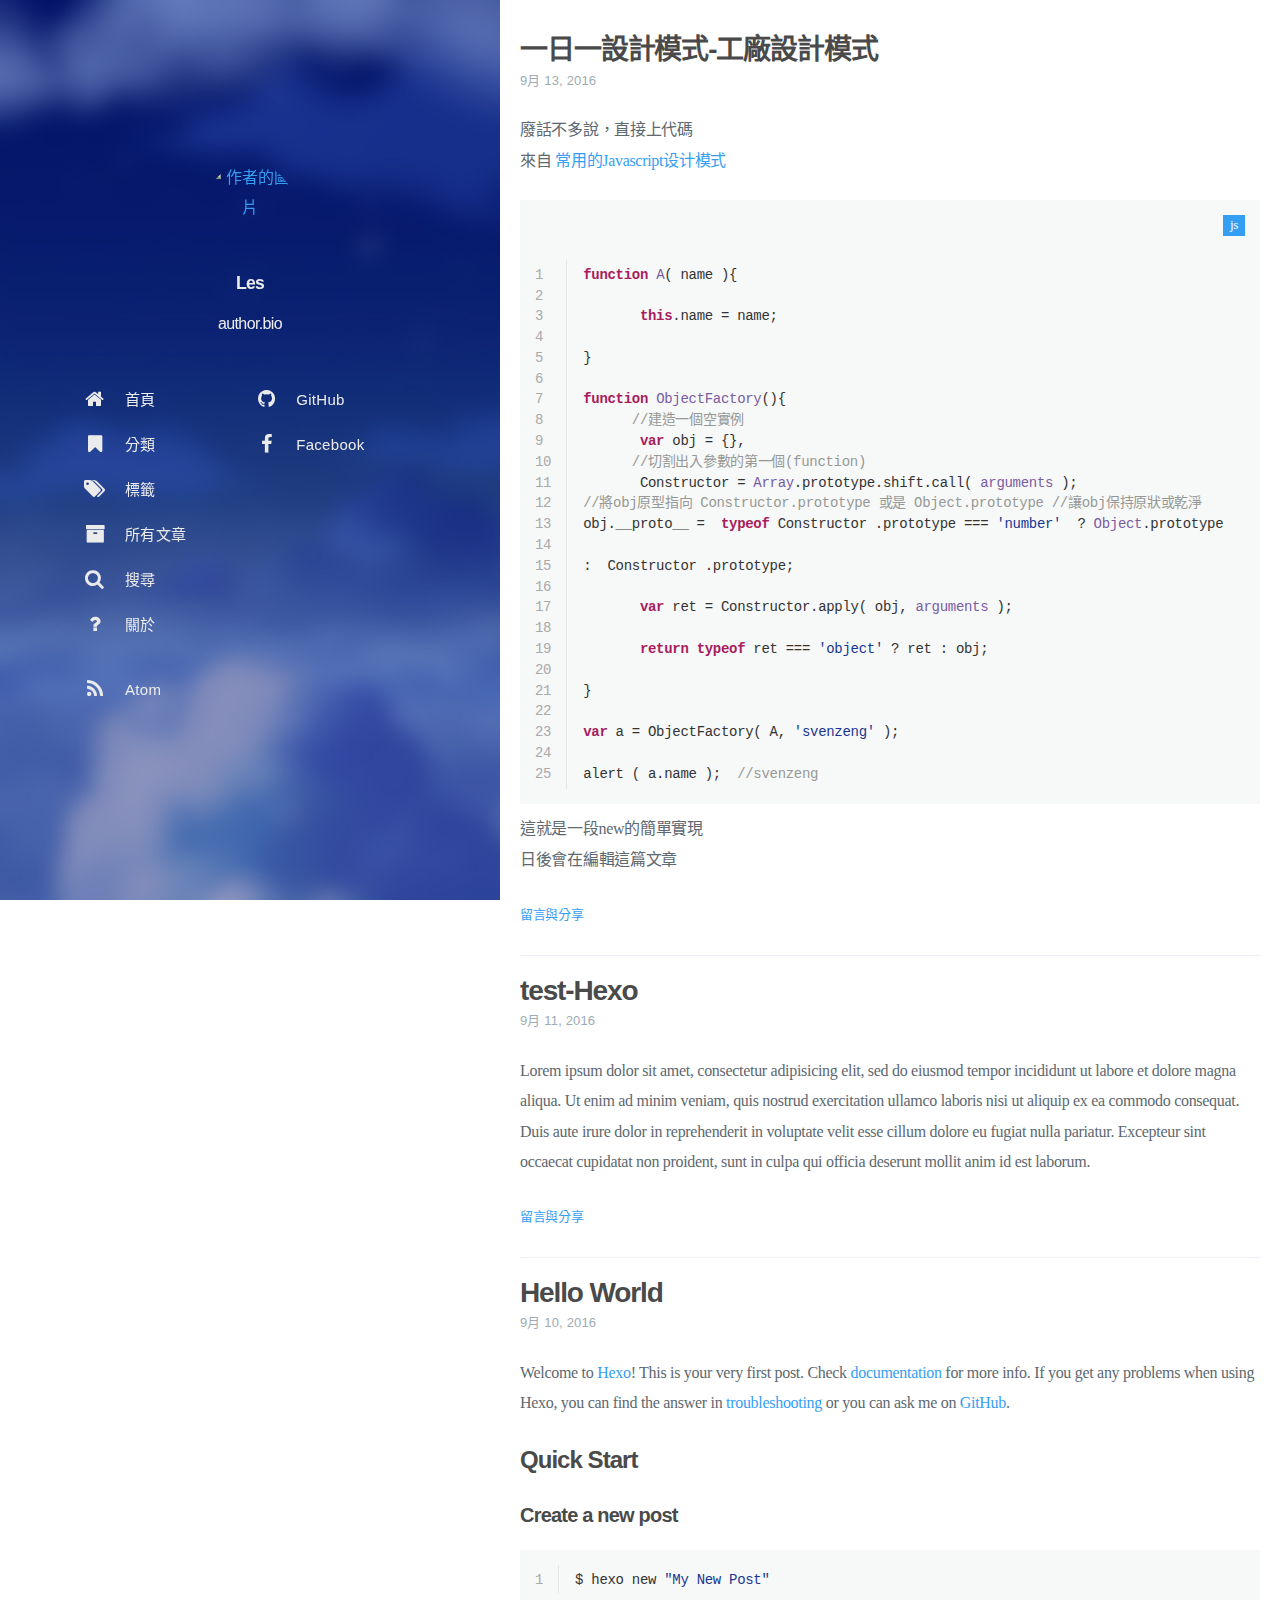
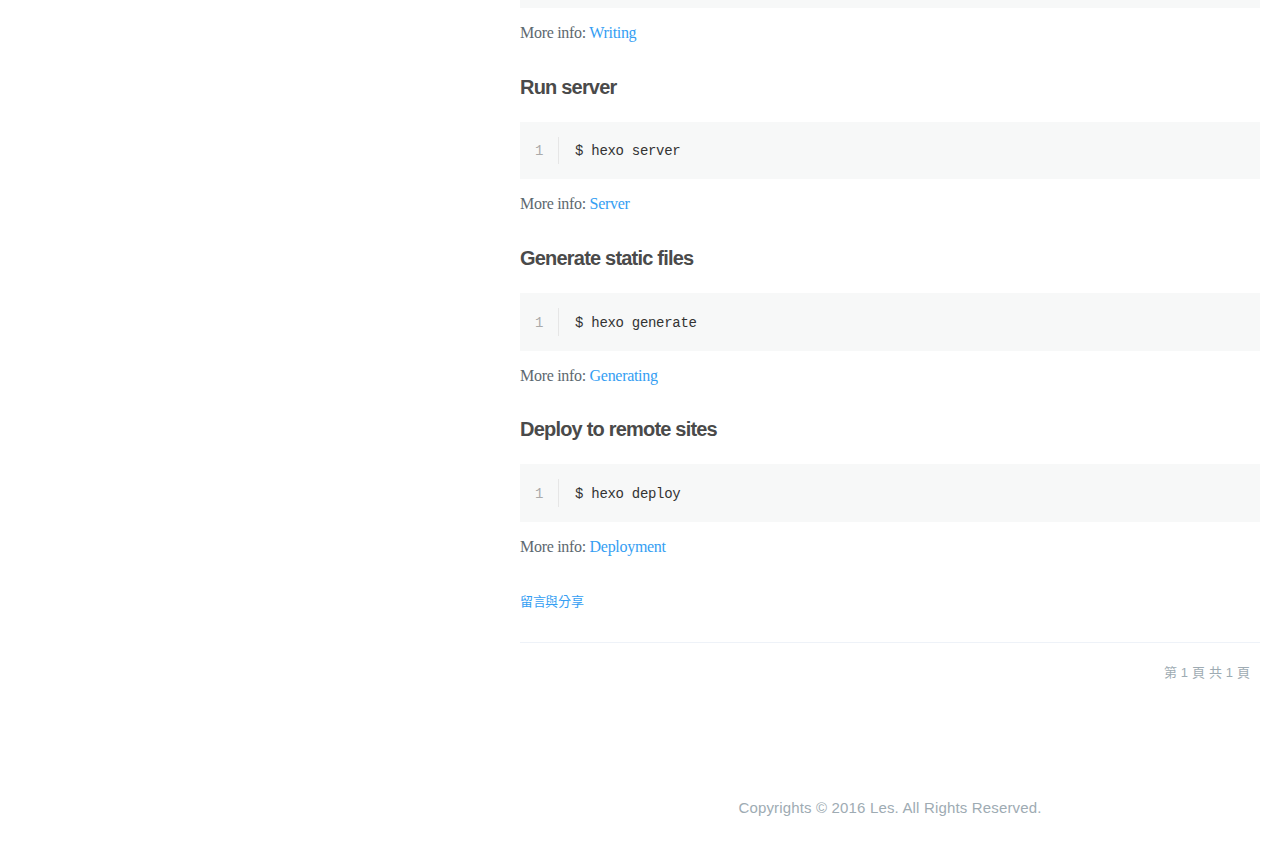
==== commit 351fee2a: "test2" ====
--- a/index.html
+++ b/index.html
@@ -1,6 +1,6 @@
 
 <!DOCTYPE html>
-<html lang="null">
+<html lang="zh-tw">
     
 <head>
     <meta charset="UTF-8">
@@ -76,7 +76,7 @@
         
             <div class="sidebar-profile">
                 <a href="/#about">
-                    <img class="sidebar-profile-picture" src="/assets/images/myphoto.jpg" alt="著者の絵"/>
+                    <img class="sidebar-profile-picture" src="/assets/images/myphoto.jpg" alt="作者的圖片"/>
                 </a>
                 <h4 class="sidebar-profile-name">Les</h4>
                 
@@ -96,7 +96,7 @@
                         >
                     
                         <i class="sidebar-button-icon fa fa-lg fa-home"></i>
-                        <span class="sidebar-button-desc">ホーム</span>
+                        <span class="sidebar-button-desc">首頁</span>
                     </a>
             </li>
             
@@ -108,7 +108,7 @@
                         >
                     
                         <i class="sidebar-button-icon fa fa-lg fa-bookmark"></i>
-                        <span class="sidebar-button-desc">カテゴリー</span>
+                        <span class="sidebar-button-desc">分類</span>
                     </a>
             </li>
             
@@ -120,7 +120,7 @@
                         >
                     
                         <i class="sidebar-button-icon fa fa-lg fa-tags"></i>
-                        <span class="sidebar-button-desc">タグ</span>
+                        <span class="sidebar-button-desc">標籤</span>
                     </a>
             </li>
             
@@ -132,7 +132,7 @@
                         >
                     
                         <i class="sidebar-button-icon fa fa-lg fa-archive"></i>
-                        <span class="sidebar-button-desc">アーカイブ</span>
+                        <span class="sidebar-button-desc">所有文章</span>
                     </a>
             </li>
             
@@ -144,7 +144,7 @@
                         >
                     
                         <i class="sidebar-button-icon fa fa-lg fa-search"></i>
-                        <span class="sidebar-button-desc">検索</span>
+                        <span class="sidebar-button-desc">搜尋</span>
                     </a>
             </li>
             
@@ -156,7 +156,7 @@
                         >
                     
                         <i class="sidebar-button-icon fa fa-lg fa-question"></i>
-                        <span class="sidebar-button-desc">プロフィール</span>
+                        <span class="sidebar-button-desc">關於</span>
                     </a>
             </li>
             
@@ -194,7 +194,7 @@
                         >
                     
                         <i class="sidebar-button-icon fa fa-lg fa-rss"></i>
-                        <span class="sidebar-button-desc">RSS</span>
+                        <span class="sidebar-button-desc">Atom</span>
                     </a>
             </li>
             
@@ -225,7 +225,7 @@
                 <div class="postShorten-meta">
     <time itemprop="datePublished" datetime="2016-09-13T00:14:28+08:00">
 	
-		    2016/09/13
+		    9月 13, 2016
     	
     </time>
     
@@ -244,7 +244,7 @@
                     
                         <p>
                             <a href="/2016/09/13/redux_first/#post-footer" class="postShorten-excerpt_link link">
-                                コメント・シェア
+                                留言與分享
                             </a>
                         </p>
                     
@@ -269,7 +269,7 @@
                 <div class="postShorten-meta">
     <time itemprop="datePublished" datetime="2016-09-11T22:54:50+08:00">
 	
-		    2016/09/11
+		    9月 11, 2016
     	
     </time>
     
@@ -286,7 +286,7 @@
                     
                         <p>
                             <a href="/2016/09/11/hexotext/#post-footer" class="postShorten-excerpt_link link">
-                                コメント・シェア
+                                留言與分享
                             </a>
                         </p>
                     
@@ -311,7 +311,7 @@
                 <div class="postShorten-meta">
     <time itemprop="datePublished" datetime="2016-09-10T23:34:30+08:00">
 	
-		    2016/09/10
+		    9月 10, 2016
     	
     </time>
     
@@ -336,7 +336,7 @@
                     
                         <p>
                             <a href="/2016/09/10/hello-world/#post-footer" class="postShorten-excerpt_link link">
-                                コメント・シェア
+                                留言與分享
                             </a>
                         </p>
                     
@@ -350,7 +350,7 @@
     <ul class="pagination">
         
         
-        <li class="pagination-number">page 1 of 1</li>
+        <li class="pagination-number">第 1 頁 共 1 頁</li>
     </ul>
 </div>
 
@@ -379,7 +379,7 @@
             <i class="fa fa-remove"></i>
         </div>
         
-            <img id="about-card-picture" src="/assets/images/myphoto.jpg" alt="著者の絵"/>
+            <img id="about-card-picture" src="/assets/images/myphoto.jpg" alt="作者的圖片"/>
         
             <h4 id="about-card-name">Les</h4>
         
@@ -420,7 +420,7 @@
             </form>
         </div>
         <div class="modal-body">
-            <div class="no-result text-color-light text-center">見つかりませんでした。</div>
+            <div class="no-result text-color-light text-center">沒有找到文章</div>
             <div class="results">
                 
                 <div class="media">
@@ -432,7 +432,7 @@
                         <span class="media-meta">
                             <span class="media-date text-small">
                                 
-                                    Sep 10, 2016
+                                    2016年9月10日
                                 
                             </span>
                         </span>
@@ -451,7 +451,7 @@
                         <span class="media-meta">
                             <span class="media-date text-small">
                                 
-                                    Sep 11, 2016
+                                    2016年9月11日
                                 
                             </span>
                         </span>
@@ -470,7 +470,7 @@
                         <span class="media-meta">
                             <span class="media-date text-small">
                                 
-                                    Sep 13, 2016
+                                    2016年9月13日
                                 
                             </span>
                         </span>
@@ -484,10 +484,10 @@
         </div>
         <div class="modal-footer">
             <p class="results-count text-medium"
-                data-message-zero="見つかりませんでした。"
-                data-message-one="1件見つかりました。"
-                data-message-other="{n} 件見つかりました。">
-                3 件見つかりました。
+                data-message-zero="沒有找到文章"
+                data-message-one="找到 1 篇文章"
+                data-message-other="找到 {n} 篇文章">
+                找到 3 篇文章
             </p>
         </div>
     </div>
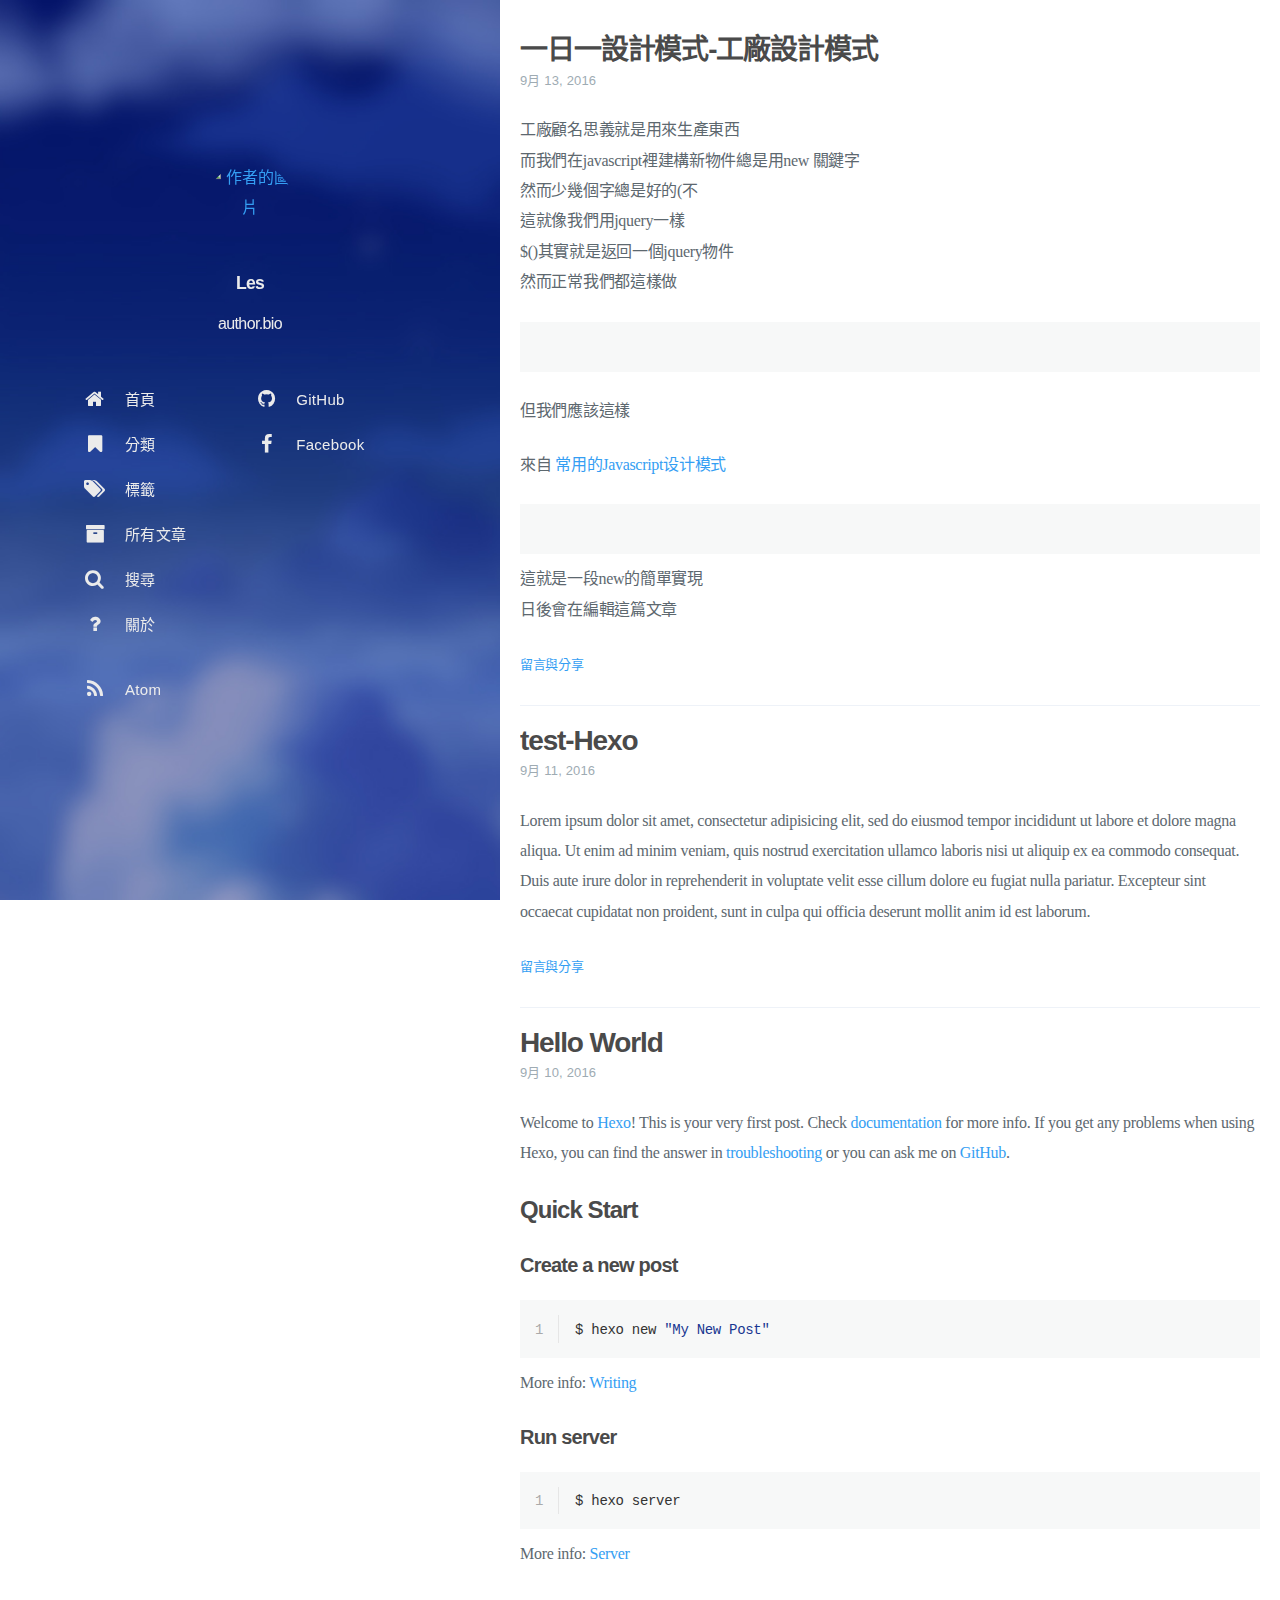
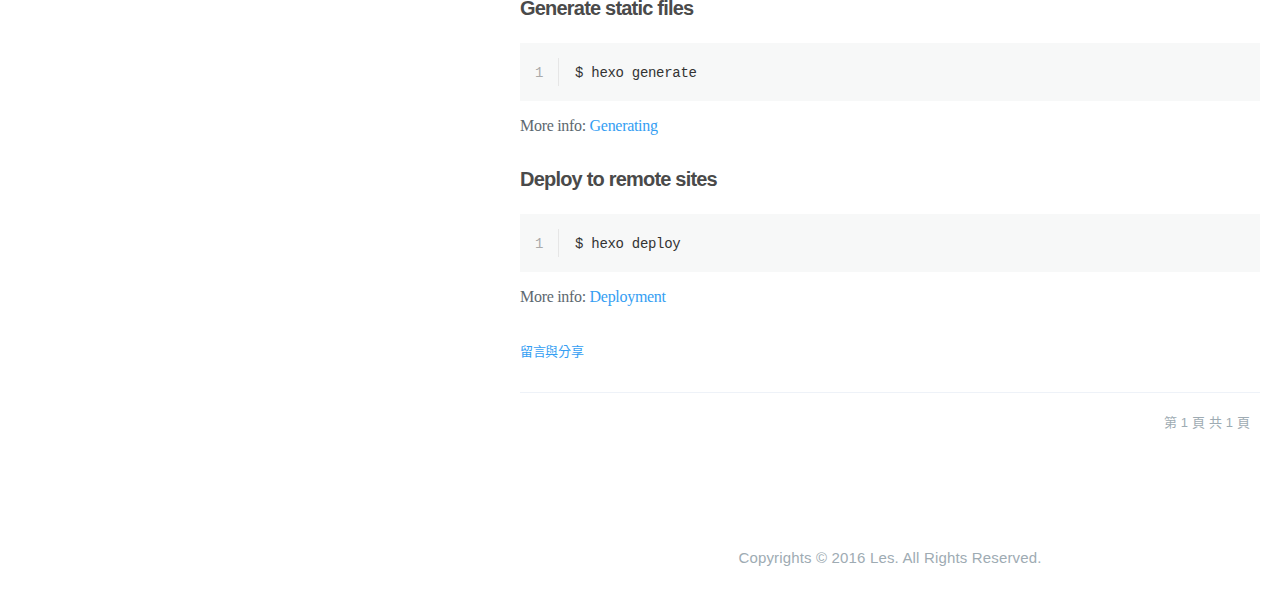
==== commit d10473e2: "hexoblog" ====
--- a/index.html
+++ b/index.html
@@ -234,8 +234,10 @@
             </div>
             
                 <div class="postShorten-content" itemprop="articleBody">
-                    <p> 廢話不多說，直接上代碼<br> 來自 <a href="http://blog.jobbole.com/29454/" target="_blank" rel="external">常用的Javascript设计模式</a></p>
- <figure class="codeblock codeblock--tabbed"><figcaption><ul class="tabs"><li class="tab active">js</li></ul></figcaption><div class="tabs-content"><figure class="highlight js" style="display: block;"><table><tbody><tr><td class="gutter"><pre><span class="line">1</span><br><span class="line">2</span><br><span class="line">3</span><br><span class="line">4</span><br><span class="line">5</span><br><span class="line">6</span><br><span class="line">7</span><br><span class="line">8</span><br><span class="line">9</span><br><span class="line">10</span><br><span class="line">11</span><br><span class="line">12</span><br><span class="line">13</span><br><span class="line">14</span><br><span class="line">15</span><br><span class="line">16</span><br><span class="line">17</span><br><span class="line">18</span><br><span class="line">19</span><br><span class="line">20</span><br><span class="line">21</span><br><span class="line">22</span><br><span class="line">23</span><br><span class="line">24</span><br><span class="line">25</span><br></pre></td><td class="code"><pre><span class="line"><span class="function"><span class="keyword">function</span> <span class="title">A</span>(<span class="params"> name </span>)</span>{</span><br><span class="line"></span><br><span class="line">       <span class="keyword">this</span>.name = name;</span><br><span class="line"></span><br><span class="line">}</span><br><span class="line"></span><br><span class="line"><span class="function"><span class="keyword">function</span> <span class="title">ObjectFactory</span>(<span class="params"></span>)</span>{</span><br><span class="line">      <span class="comment">//建造一個空實例</span></span><br><span class="line">       <span class="keyword">var</span> obj = {},  </span><br><span class="line">      <span class="comment">//切割出入參數的第一個(function)</span></span><br><span class="line">       Constructor = <span class="built_in">Array</span>.prototype.shift.call( <span class="built_in">arguments</span> );</span><br><span class="line"><span class="comment">//將obj原型指向 Constructor.prototype 或是 Object.prototype //讓obj保持原狀或乾淨</span></span><br><span class="line">obj.__proto__ =  <span class="keyword">typeof</span> Constructor .prototype === <span class="string">'number'</span>  ? <span class="built_in">Object</span>.prototype</span><br><span class="line"></span><br><span class="line">:  Constructor .prototype;</span><br><span class="line"></span><br><span class="line">       <span class="keyword">var</span> ret = Constructor.apply( obj, <span class="built_in">arguments</span> );</span><br><span class="line"></span><br><span class="line">       <span class="keyword">return</span> <span class="keyword">typeof</span> ret === <span class="string">'object'</span> ? ret : obj;</span><br><span class="line"></span><br><span class="line">}</span><br><span class="line"></span><br><span class="line"><span class="keyword">var</span> a = ObjectFactory( A, <span class="string">'svenzeng'</span> );</span><br><span class="line"></span><br><span class="line">alert ( a.name );  <span class="comment">//svenzeng</span></span><br></pre></td></tr></tbody></table></figure></div></figure>
+                    <p> 工廠顧名思義就是用來生產東西<br> 而我們在javascript裡建構新物件總是用new 關鍵字<br> 然而少幾個字總是好的(不<br> 這就像我們用jquery一樣<br> $()其實就是返回一個jquery物件<br> 然而正常我們都這樣做<br> <figure class="codeblock codeblock--tabbed"><figcaption><ul class="tabs"></ul></figcaption><div class="tabs-content"></div></figure></p>
+<p> 但我們應該這樣</p>
+<p> 來自 <a href="http://blog.jobbole.com/29454/" target="_blank" rel="external">常用的Javascript设计模式</a></p>
+ <figure class="codeblock codeblock--tabbed"><figcaption><ul class="tabs"></ul></figcaption><div class="tabs-content"></div></figure>
 <p>這就是一段new的簡單實現<br>日後會在編輯這篇文章</p>
 
                     
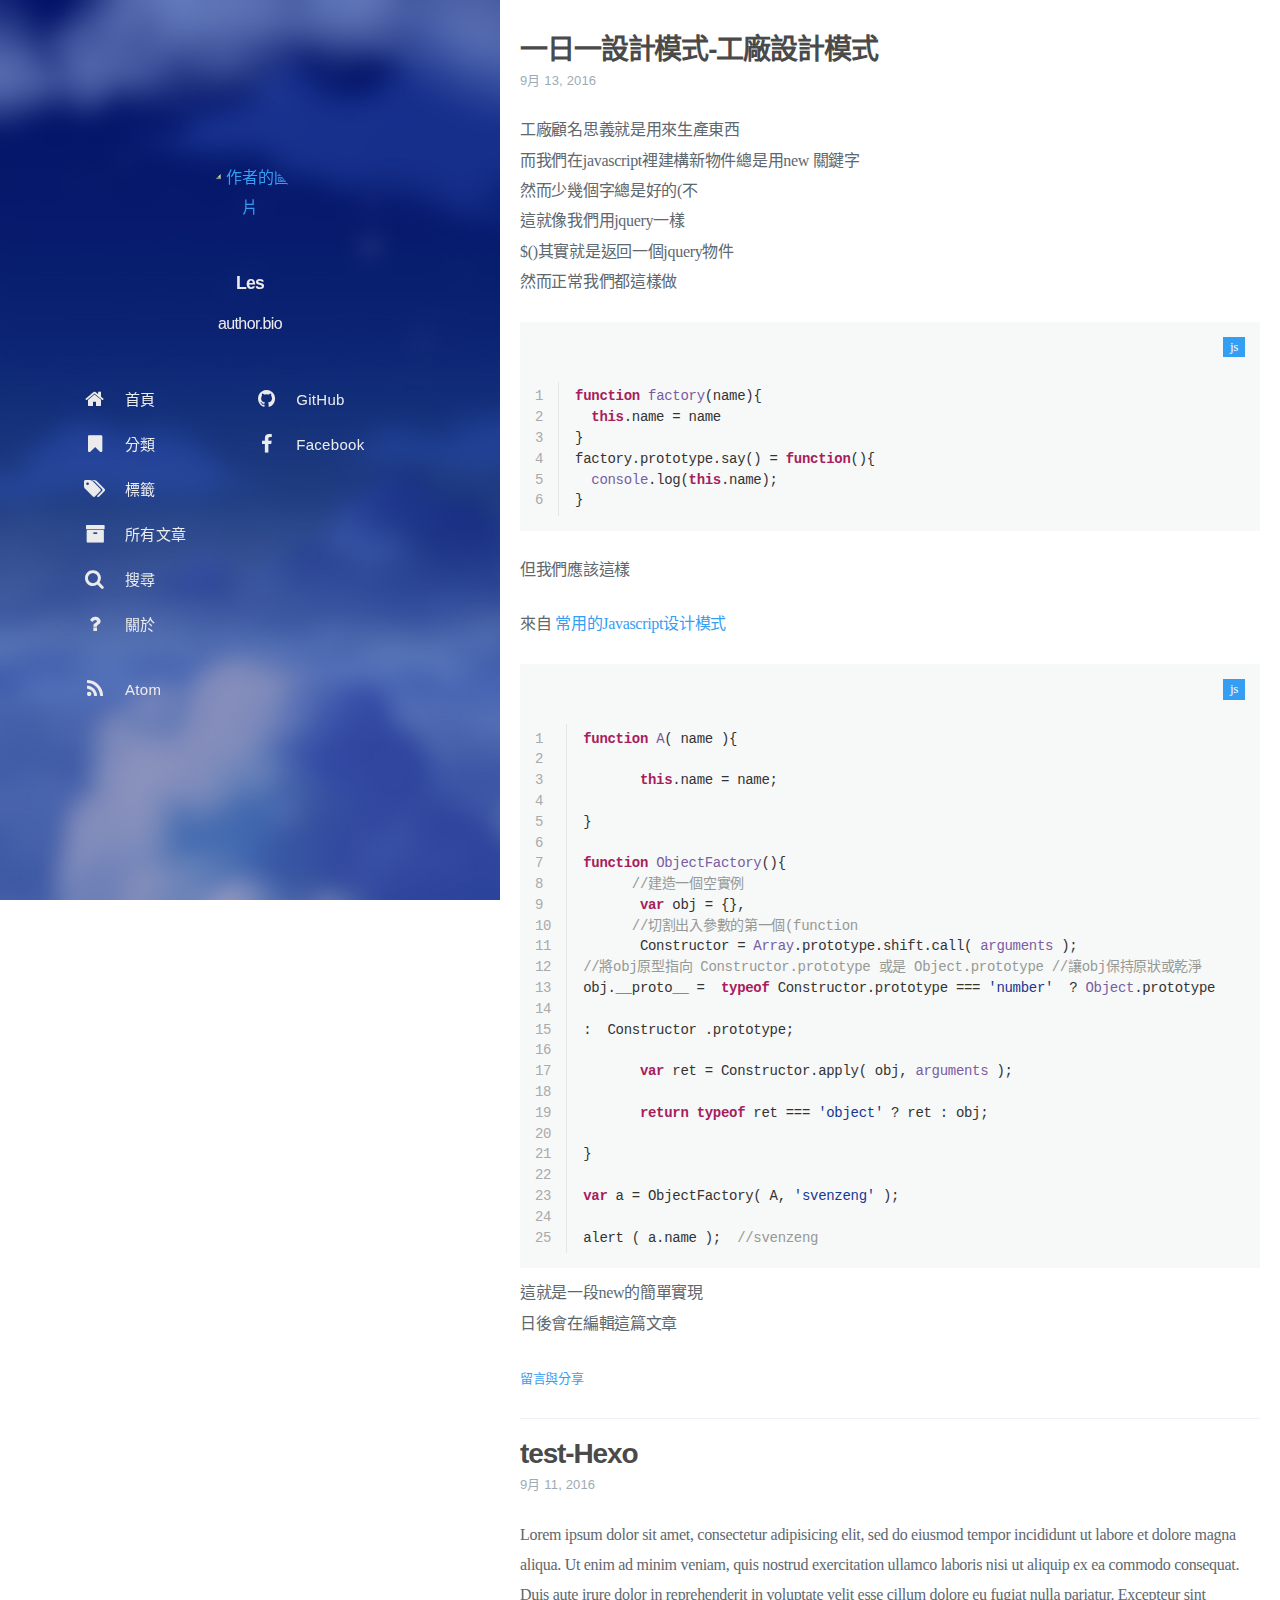
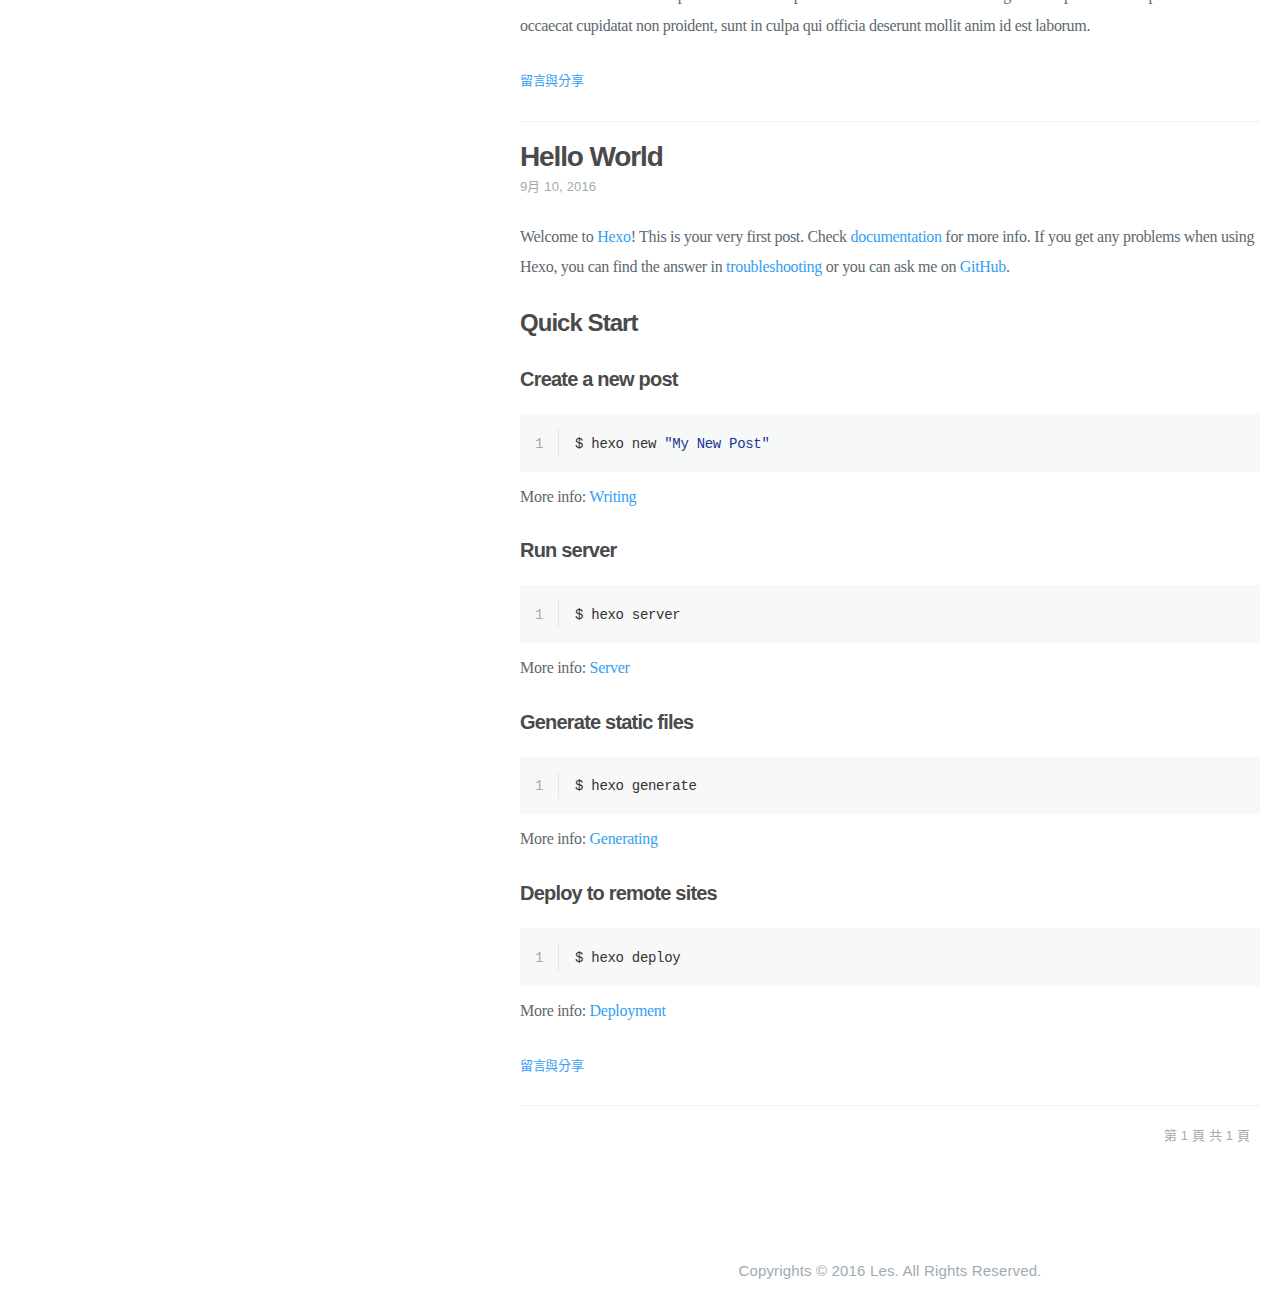
==== commit 6a304956: "hexoblog" ====
--- a/index.html
+++ b/index.html
@@ -234,10 +234,10 @@
             </div>
             
                 <div class="postShorten-content" itemprop="articleBody">
-                    <p> 工廠顧名思義就是用來生產東西<br> 而我們在javascript裡建構新物件總是用new 關鍵字<br> 然而少幾個字總是好的(不<br> 這就像我們用jquery一樣<br> $()其實就是返回一個jquery物件<br> 然而正常我們都這樣做<br> <figure class="codeblock codeblock--tabbed"><figcaption><ul class="tabs"></ul></figcaption><div class="tabs-content"></div></figure></p>
+                    <p> 工廠顧名思義就是用來生產東西<br> 而我們在javascript裡建構新物件總是用new 關鍵字<br> 然而少幾個字總是好的(不<br> 這就像我們用jquery一樣<br> $()其實就是返回一個jquery物件<br> 然而正常我們都這樣做<br> <figure class="codeblock codeblock--tabbed"><figcaption><ul class="tabs"><li class="tab active">js</li></ul></figcaption><div class="tabs-content"><figure class="highlight js" style="display: block;"><table><tbody><tr><td class="gutter"><pre><span class="line">1</span><br><span class="line">2</span><br><span class="line">3</span><br><span class="line">4</span><br><span class="line">5</span><br><span class="line">6</span><br></pre></td><td class="code"><pre><span class="line"><span class="function"><span class="keyword">function</span> <span class="title">factory</span>(<span class="params">name</span>)</span>{</span><br><span class="line">  <span class="keyword">this</span>.name = name</span><br><span class="line">}</span><br><span class="line">factory.prototype.say() = <span class="function"><span class="keyword">function</span>(<span class="params"></span>)</span>{</span><br><span class="line">  <span class="built_in">console</span>.log(<span class="keyword">this</span>.name);</span><br><span class="line">}</span><br></pre></td></tr></tbody></table></figure></div></figure></p>
 <p> 但我們應該這樣</p>
 <p> 來自 <a href="http://blog.jobbole.com/29454/" target="_blank" rel="external">常用的Javascript设计模式</a></p>
- <figure class="codeblock codeblock--tabbed"><figcaption><ul class="tabs"></ul></figcaption><div class="tabs-content"></div></figure>
+ <figure class="codeblock codeblock--tabbed"><figcaption><ul class="tabs"><li class="tab active">js</li></ul></figcaption><div class="tabs-content"><figure class="highlight js" style="display: block;"><table><tbody><tr><td class="gutter"><pre><span class="line">1</span><br><span class="line">2</span><br><span class="line">3</span><br><span class="line">4</span><br><span class="line">5</span><br><span class="line">6</span><br><span class="line">7</span><br><span class="line">8</span><br><span class="line">9</span><br><span class="line">10</span><br><span class="line">11</span><br><span class="line">12</span><br><span class="line">13</span><br><span class="line">14</span><br><span class="line">15</span><br><span class="line">16</span><br><span class="line">17</span><br><span class="line">18</span><br><span class="line">19</span><br><span class="line">20</span><br><span class="line">21</span><br><span class="line">22</span><br><span class="line">23</span><br><span class="line">24</span><br><span class="line">25</span><br></pre></td><td class="code"><pre><span class="line"><span class="function"><span class="keyword">function</span> <span class="title">A</span>(<span class="params"> name </span>)</span>{</span><br><span class="line"></span><br><span class="line">       <span class="keyword">this</span>.name = name;</span><br><span class="line"></span><br><span class="line">}</span><br><span class="line"></span><br><span class="line"><span class="function"><span class="keyword">function</span> <span class="title">ObjectFactory</span>(<span class="params"></span>)</span>{</span><br><span class="line">      <span class="comment">//建造一個空實例</span></span><br><span class="line">       <span class="keyword">var</span> obj = {},  </span><br><span class="line">      <span class="comment">//切割出入參數的第一個(function</span></span><br><span class="line">       Constructor = <span class="built_in">Array</span>.prototype.shift.call( <span class="built_in">arguments</span> );</span><br><span class="line"><span class="comment">//將obj原型指向 Constructor.prototype 或是 Object.prototype //讓obj保持原狀或乾淨</span></span><br><span class="line">obj.__proto__ =  <span class="keyword">typeof</span> Constructor.prototype === <span class="string">'number'</span>  ? <span class="built_in">Object</span>.prototype</span><br><span class="line"></span><br><span class="line">:  Constructor .prototype;</span><br><span class="line"></span><br><span class="line">       <span class="keyword">var</span> ret = Constructor.apply( obj, <span class="built_in">arguments</span> );</span><br><span class="line"></span><br><span class="line">       <span class="keyword">return</span> <span class="keyword">typeof</span> ret === <span class="string">'object'</span> ? ret : obj;</span><br><span class="line"></span><br><span class="line">}</span><br><span class="line"></span><br><span class="line"><span class="keyword">var</span> a = ObjectFactory( A, <span class="string">'svenzeng'</span> );</span><br><span class="line"></span><br><span class="line">alert ( a.name );  <span class="comment">//svenzeng</span></span><br></pre></td></tr></tbody></table></figure></div></figure>
 <p>這就是一段new的簡單實現<br>日後會在編輯這篇文章</p>
 
                     
--- a/assets/css/style-yrst5vo1nxaxbp2g3v9na2wg1lixlpr3ghbjdvskeixmu79deycecx3rh4bt.min.css
+++ b/assets/css/style-yrst5vo1nxaxbp2g3v9na2wg1lixlpr3ghbjdvskeixmu79deycecx3rh4bt.min.css
@@ -2,4 +2,4 @@
  *  Font Awesome 4.3.0 by @davegandy - http://fontawesome.io - @fontawesome
  *  License - http://fontawesome.io/license (Font: SIL OFL 1.1, CSS: MIT License)
  */.fa,.fa-stack{display:inline-block}.fancybox-nav,html{-webkit-tap-highlight-color:transparent}#header,.post-header-cover{-webkit-backface-visibility:hidden;-webkit-perspective:1000}@font-face{font-family:FontAwesome;src:url(../fonts/fontawesome-webfont.eot?v=4.3.0);src:url(../fonts/fontawesome-webfont.eot?#iefix&v=4.3.0) format('embedded-opentype'),url(../fonts/fontawesome-webfont.woff2?v=4.3.0) format('woff2'),url(../fonts/fontawesome-webfont.woff?v=4.3.0) format('woff'),url(../fonts/fontawesome-webfont.ttf?v=4.3.0) format('truetype'),url(../fonts/fontawesome-webfont.svg?v=4.3.0#fontawesomeregular) format('svg');font-weight:400;font-style:normal}.fa{font:normal normal normal 14px/1 FontAwesome;font-size:inherit;text-rendering:auto;-webkit-font-smoothing:antialiased;-moz-osx-font-smoothing:grayscale;transform:translate(0,0)}.fa-lg{font-size:1.33333333em;line-height:.75em;vertical-align:-15%}.fa-2x{font-size:2em}.fa-3x{font-size:3em}.fa-4x{font-size:4em}.fa-5x{font-size:5em}.fa-fw{width:1.28571429em;text-align:center}.fa-ul{padding-left:0;margin-left:2.14285714em;list-style-type:none}.fa-ul>li{position:relative}.fa-li{position:absolute;left:-2.14285714em;width:2.14285714em;top:.14285714em;text-align:center}.fa-li.fa-lg{left:-1.85714286em}.fa-border{padding:.2em .25em .15em;border:.08em solid #eee;border-radius:.1em}.pull-right{float:right}.pull-left{float:left}.fa.pull-left{margin-right:.3em}.fa.pull-right{margin-left:.3em}.fa-spin{-webkit-animation:fa-spin 2s infinite linear;animation:fa-spin 2s infinite linear}.fa-pulse{-webkit-animation:fa-spin 1s infinite steps(8);animation:fa-spin 1s infinite steps(8)}@-webkit-keyframes fa-spin{0%{-webkit-transform:rotate(0);transform:rotate(0)}100%{-webkit-transform:rotate(359deg);transform:rotate(359deg)}}@keyframes fa-spin{0%{-webkit-transform:rotate(0);transform:rotate(0)}100%{-webkit-transform:rotate(359deg);transform:rotate(359deg)}}.fa-rotate-90{filter:progid:DXImageTransform.Microsoft.BasicImage(rotation=1);-webkit-transform:rotate(90deg);-ms-transform:rotate(90deg);transform:rotate(90deg)}.fa-rotate-180{filter:progid:DXImageTransform.Microsoft.BasicImage(rotation=2);-webkit-transform:rotate(180deg);-ms-transform:rotate(180deg);transform:rotate(180deg)}.fa-rotate-270{filter:progid:DXImageTransform.Microsoft.BasicImage(rotation=3);-webkit-transform:rotate(270deg);-ms-transform:rotate(270deg);transform:rotate(270deg)}.fa-flip-horizontal{filter:progid:DXImageTransform.Microsoft.BasicImage(rotation=0, mirror=1);-webkit-transform:scale(-1,1);-ms-transform:scale(-1,1);transform:scale(-1,1)}.fa-flip-vertical{filter:progid:DXImageTransform.Microsoft.BasicImage(rotation=2, mirror=1);-webkit-transform:scale(1,-1);-ms-transform:scale(1,-1);transform:scale(1,-1)}:root .fa-flip-horizontal,:root .fa-flip-vertical,:root .fa-rotate-180,:root .fa-rotate-270,:root .fa-rotate-90{filter:none}.fa-stack{position:relative;width:2em;height:2em;line-height:2em;vertical-align:middle}.fa-stack-1x,.fa-stack-2x{position:absolute;left:0;width:100%;text-align:center}.fa-stack-1x{line-height:inherit}.fa-stack-2x{font-size:2em}.fa-inverse{color:#fff}.fa-glass:before{content:"\f000"}.fa-music:before{content:"\f001"}.fa-search:before{content:"\f002"}.fa-envelope-o:before{content:"\f003"}.fa-heart:before{content:"\f004"}.fa-star:before{content:"\f005"}.fa-star-o:before{content:"\f006"}.fa-user:before{content:"\f007"}.fa-film:before{content:"\f008"}.fa-th-large:before{content:"\f009"}.fa-th:before{content:"\f00a"}.fa-th-list:before{content:"\f00b"}.fa-check:before{content:"\f00c"}.fa-close:before,.fa-remove:before,.fa-times:before{content:"\f00d"}.fa-search-plus:before{content:"\f00e"}.fa-search-minus:before{content:"\f010"}.fa-power-off:before{content:"\f011"}.fa-signal:before{content:"\f012"}.fa-cog:before,.fa-gear:before{content:"\f013"}.fa-trash-o:before{content:"\f014"}.fa-home:before{content:"\f015"}.fa-file-o:before{content:"\f016"}.fa-clock-o:before{content:"\f017"}.fa-road:before{content:"\f018"}.fa-download:before{content:"\f019"}.fa-arrow-circle-o-down:before{content:"\f01a"}.fa-arrow-circle-o-up:before{content:"\f01b"}.fa-inbox:before{content:"\f01c"}.fa-play-circle-o:before{content:"\f01d"}.fa-repeat:before,.fa-rotate-right:before{content:"\f01e"}.fa-refresh:before{content:"\f021"}.fa-list-alt:before{content:"\f022"}.fa-lock:before{content:"\f023"}.fa-flag:before{content:"\f024"}.fa-headphones:before{content:"\f025"}.fa-volume-off:before{content:"\f026"}.fa-volume-down:before{content:"\f027"}.fa-volume-up:before{content:"\f028"}.fa-qrcode:before{content:"\f029"}.fa-barcode:before{content:"\f02a"}.fa-tag:before{content:"\f02b"}.fa-tags:before{content:"\f02c"}.fa-book:before{content:"\f02d"}.fa-bookmark:before{content:"\f02e"}.fa-print:before{content:"\f02f"}.fa-camera:before{content:"\f030"}.fa-font:before{content:"\f031"}.fa-bold:before{content:"\f032"}.fa-italic:before{content:"\f033"}.fa-text-height:before{content:"\f034"}.fa-text-width:before{content:"\f035"}.fa-align-left:before{content:"\f036"}.fa-align-center:before{content:"\f037"}.fa-align-right:before{content:"\f038"}.fa-align-justify:before{content:"\f039"}.fa-list:before{content:"\f03a"}.fa-dedent:before,.fa-outdent:before{content:"\f03b"}.fa-indent:before{content:"\f03c"}.fa-video-camera:before{content:"\f03d"}.fa-image:before,.fa-photo:before,.fa-picture-o:before{content:"\f03e"}.fa-pencil:before{content:"\f040"}.fa-map-marker:before{content:"\f041"}.fa-adjust:before{content:"\f042"}.fa-tint:before{content:"\f043"}.fa-edit:before,.fa-pencil-square-o:before{content:"\f044"}.fa-share-square-o:before{content:"\f045"}.fa-check-square-o:before{content:"\f046"}.fa-arrows:before{content:"\f047"}.fa-step-backward:before{content:"\f048"}.fa-fast-backward:before{content:"\f049"}.fa-backward:before{content:"\f04a"}.fa-play:before{content:"\f04b"}.fa-pause:before{content:"\f04c"}.fa-stop:before{content:"\f04d"}.fa-forward:before{content:"\f04e"}.fa-fast-forward:before{content:"\f050"}.fa-step-forward:before{content:"\f051"}.fa-eject:before{content:"\f052"}.fa-chevron-left:before{content:"\f053"}.fa-chevron-right:before{content:"\f054"}.fa-plus-circle:before{content:"\f055"}.fa-minus-circle:before{content:"\f056"}.fa-times-circle:before{content:"\f057"}.fa-check-circle:before{content:"\f058"}.fa-question-circle:before{content:"\f059"}.fa-info-circle:before{content:"\f05a"}.fa-crosshairs:before{content:"\f05b"}.fa-times-circle-o:before{content:"\f05c"}.fa-check-circle-o:before{content:"\f05d"}.fa-ban:before{content:"\f05e"}.fa-arrow-left:before{content:"\f060"}.fa-arrow-right:before{content:"\f061"}.fa-arrow-up:before{content:"\f062"}.fa-arrow-down:before{content:"\f063"}.fa-mail-forward:before,.fa-share:before{content:"\f064"}.fa-expand:before{content:"\f065"}.fa-compress:before{content:"\f066"}.fa-plus:before{content:"\f067"}.fa-minus:before{content:"\f068"}.fa-asterisk:before{content:"\f069"}.fa-exclamation-circle:before{content:"\f06a"}.fa-gift:before{content:"\f06b"}.fa-leaf:before{content:"\f06c"}.fa-fire:before{content:"\f06d"}.fa-eye:before{content:"\f06e"}.fa-eye-slash:before{content:"\f070"}.fa-exclamation-triangle:before,.fa-warning:before{content:"\f071"}.fa-plane:before{content:"\f072"}.fa-calendar:before{content:"\f073"}.fa-random:before{content:"\f074"}.fa-comment:before{content:"\f075"}.fa-magnet:before{content:"\f076"}.fa-chevron-up:before{content:"\f077"}.fa-chevron-down:before{content:"\f078"}.fa-retweet:before{content:"\f079"}.fa-shopping-cart:before{content:"\f07a"}.fa-folder:before{content:"\f07b"}.fa-folder-open:before{content:"\f07c"}.fa-arrows-v:before{content:"\f07d"}.fa-arrows-h:before{content:"\f07e"}.fa-bar-chart-o:before,.fa-bar-chart:before{content:"\f080"}.fa-twitter-square:before{content:"\f081"}.fa-facebook-square:before{content:"\f082"}.fa-camera-retro:before{content:"\f083"}.fa-key:before{content:"\f084"}.fa-cogs:before,.fa-gears:before{content:"\f085"}.fa-comments:before{content:"\f086"}.fa-thumbs-o-up:before{content:"\f087"}.fa-thumbs-o-down:before{content:"\f088"}.fa-star-half:before{content:"\f089"}.fa-heart-o:before{content:"\f08a"}.fa-sign-out:before{content:"\f08b"}.fa-linkedin-square:before{content:"\f08c"}.fa-thumb-tack:before{content:"\f08d"}.fa-external-link:before{content:"\f08e"}.fa-sign-in:before{content:"\f090"}.fa-trophy:before{content:"\f091"}.fa-github-square:before{content:"\f092"}.fa-upload:before{content:"\f093"}.fa-lemon-o:before{content:"\f094"}.fa-phone:before{content:"\f095"}.fa-square-o:before{content:"\f096"}.fa-bookmark-o:before{content:"\f097"}.fa-phone-square:before{content:"\f098"}.fa-twitter:before{content:"\f099"}.fa-facebook-f:before,.fa-facebook:before{content:"\f09a"}.fa-github:before{content:"\f09b"}.fa-unlock:before{content:"\f09c"}.fa-credit-card:before{content:"\f09d"}.fa-rss:before{content:"\f09e"}.fa-hdd-o:before{content:"\f0a0"}.fa-bullhorn:before{content:"\f0a1"}.fa-bell:before{content:"\f0f3"}.fa-certificate:before{content:"\f0a3"}.fa-hand-o-right:before{content:"\f0a4"}.fa-hand-o-left:before{content:"\f0a5"}.fa-hand-o-up:before{content:"\f0a6"}.fa-hand-o-down:before{content:"\f0a7"}.fa-arrow-circle-left:before{content:"\f0a8"}.fa-arrow-circle-right:before{content:"\f0a9"}.fa-arrow-circle-up:before{content:"\f0aa"}.fa-arrow-circle-down:before{content:"\f0ab"}.fa-globe:before{content:"\f0ac"}.fa-wrench:before{content:"\f0ad"}.fa-tasks:before{content:"\f0ae"}.fa-filter:before{content:"\f0b0"}.fa-briefcase:before{content:"\f0b1"}.fa-arrows-alt:before{content:"\f0b2"}.fa-group:before,.fa-users:before{content:"\f0c0"}.fa-chain:before,.fa-link:before{content:"\f0c1"}.fa-cloud:before{content:"\f0c2"}.fa-flask:before{content:"\f0c3"}.fa-cut:before,.fa-scissors:before{content:"\f0c4"}.fa-copy:before,.fa-files-o:before{content:"\f0c5"}.fa-paperclip:before{content:"\f0c6"}.fa-floppy-o:before,.fa-save:before{content:"\f0c7"}.fa-square:before{content:"\f0c8"}.fa-bars:before,.fa-navicon:before,.fa-reorder:before{content:"\f0c9"}.fa-list-ul:before{content:"\f0ca"}.fa-list-ol:before{content:"\f0cb"}.fa-strikethrough:before{content:"\f0cc"}.fa-underline:before{content:"\f0cd"}.fa-table:before{content:"\f0ce"}.fa-magic:before{content:"\f0d0"}.fa-truck:before{content:"\f0d1"}.fa-pinterest:before{content:"\f0d2"}.fa-pinterest-square:before{content:"\f0d3"}.fa-google-plus-square:before{content:"\f0d4"}.fa-google-plus:before{content:"\f0d5"}.fa-money:before{content:"\f0d6"}.fa-caret-down:before{content:"\f0d7"}.fa-caret-up:before{content:"\f0d8"}.fa-caret-left:before{content:"\f0d9"}.fa-caret-right:before{content:"\f0da"}.fa-columns:before{content:"\f0db"}.fa-sort:before,.fa-unsorted:before{content:"\f0dc"}.fa-sort-desc:before,.fa-sort-down:before{content:"\f0dd"}.fa-sort-asc:before,.fa-sort-up:before{content:"\f0de"}.fa-envelope:before{content:"\f0e0"}.fa-linkedin:before{content:"\f0e1"}.fa-rotate-left:before,.fa-undo:before{content:"\f0e2"}.fa-gavel:before,.fa-legal:before{content:"\f0e3"}.fa-dashboard:before,.fa-tachometer:before{content:"\f0e4"}.fa-comment-o:before{content:"\f0e5"}.fa-comments-o:before{content:"\f0e6"}.fa-bolt:before,.fa-flash:before{content:"\f0e7"}.fa-sitemap:before{content:"\f0e8"}.fa-umbrella:before{content:"\f0e9"}.fa-clipboard:before,.fa-paste:before{content:"\f0ea"}.fa-lightbulb-o:before{content:"\f0eb"}.fa-exchange:before{content:"\f0ec"}.fa-cloud-download:before{content:"\f0ed"}.fa-cloud-upload:before{content:"\f0ee"}.fa-user-md:before{content:"\f0f0"}.fa-stethoscope:before{content:"\f0f1"}.fa-suitcase:before{content:"\f0f2"}.fa-bell-o:before{content:"\f0a2"}.fa-coffee:before{content:"\f0f4"}.fa-cutlery:before{content:"\f0f5"}.fa-file-text-o:before{content:"\f0f6"}.fa-building-o:before{content:"\f0f7"}.fa-hospital-o:before{content:"\f0f8"}.fa-ambulance:before{content:"\f0f9"}.fa-medkit:before{content:"\f0fa"}.fa-fighter-jet:before{content:"\f0fb"}.fa-beer:before{content:"\f0fc"}.fa-h-square:before{content:"\f0fd"}.fa-plus-square:before{content:"\f0fe"}.fa-angle-double-left:before{content:"\f100"}.fa-angle-double-right:before{content:"\f101"}.fa-angle-double-up:before{content:"\f102"}.fa-angle-double-down:before{content:"\f103"}.fa-angle-left:before{content:"\f104"}.fa-angle-right:before{content:"\f105"}.fa-angle-up:before{content:"\f106"}.fa-angle-down:before{content:"\f107"}.fa-desktop:before{content:"\f108"}.fa-laptop:before{content:"\f109"}.fa-tablet:before{content:"\f10a"}.fa-mobile-phone:before,.fa-mobile:before{content:"\f10b"}.fa-circle-o:before{content:"\f10c"}.fa-quote-left:before{content:"\f10d"}.fa-quote-right:before{content:"\f10e"}.fa-spinner:before{content:"\f110"}.fa-circle:before{content:"\f111"}.fa-mail-reply:before,.fa-reply:before{content:"\f112"}.fa-github-alt:before{content:"\f113"}.fa-folder-o:before{content:"\f114"}.fa-folder-open-o:before{content:"\f115"}.fa-smile-o:before{content:"\f118"}.fa-frown-o:before{content:"\f119"}.fa-meh-o:before{content:"\f11a"}.fa-gamepad:before{content:"\f11b"}.fa-keyboard-o:before{content:"\f11c"}.fa-flag-o:before{content:"\f11d"}.fa-flag-checkered:before{content:"\f11e"}.fa-terminal:before{content:"\f120"}.fa-code:before{content:"\f121"}.fa-mail-reply-all:before,.fa-reply-all:before{content:"\f122"}.fa-star-half-empty:before,.fa-star-half-full:before,.fa-star-half-o:before{content:"\f123"}.fa-location-arrow:before{content:"\f124"}.fa-crop:before{content:"\f125"}.fa-code-fork:before{content:"\f126"}.fa-chain-broken:before,.fa-unlink:before{content:"\f127"}.fa-question:before{content:"\f128"}.fa-info:before{content:"\f129"}.fa-exclamation:before{content:"\f12a"}.fa-superscript:before{content:"\f12b"}.fa-subscript:before{content:"\f12c"}.fa-eraser:before{content:"\f12d"}.fa-puzzle-piece:before{content:"\f12e"}.fa-microphone:before{content:"\f130"}.fa-microphone-slash:before{content:"\f131"}.fa-shield:before{content:"\f132"}.fa-calendar-o:before{content:"\f133"}.fa-fire-extinguisher:before{content:"\f134"}.fa-rocket:before{content:"\f135"}.fa-maxcdn:before{content:"\f136"}.fa-chevron-circle-left:before{content:"\f137"}.fa-chevron-circle-right:before{content:"\f138"}.fa-chevron-circle-up:before{content:"\f139"}.fa-chevron-circle-down:before{content:"\f13a"}.fa-html5:before{content:"\f13b"}.fa-css3:before{content:"\f13c"}.fa-anchor:before{content:"\f13d"}.fa-unlock-alt:before{content:"\f13e"}.fa-bullseye:before{content:"\f140"}.fa-ellipsis-h:before{content:"\f141"}.fa-ellipsis-v:before{content:"\f142"}.fa-rss-square:before{content:"\f143"}.fa-play-circle:before{content:"\f144"}.fa-ticket:before{content:"\f145"}.fa-minus-square:before{content:"\f146"}.fa-minus-square-o:before{content:"\f147"}.fa-level-up:before{content:"\f148"}.fa-level-down:before{content:"\f149"}.fa-check-square:before{content:"\f14a"}.fa-pencil-square:before{content:"\f14b"}.fa-external-link-square:before{content:"\f14c"}.fa-share-square:before{content:"\f14d"}.fa-compass:before{content:"\f14e"}.fa-caret-square-o-down:before,.fa-toggle-down:before{content:"\f150"}.fa-caret-square-o-up:before,.fa-toggle-up:before{content:"\f151"}.fa-caret-square-o-right:before,.fa-toggle-right:before{content:"\f152"}.fa-eur:before,.fa-euro:before{content:"\f153"}.fa-gbp:before{content:"\f154"}.fa-dollar:before,.fa-usd:before{content:"\f155"}.fa-inr:before,.fa-rupee:before{content:"\f156"}.fa-cny:before,.fa-jpy:before,.fa-rmb:before,.fa-yen:before{content:"\f157"}.fa-rouble:before,.fa-rub:before,.fa-ruble:before{content:"\f158"}.fa-krw:before,.fa-won:before{content:"\f159"}.fa-bitcoin:before,.fa-btc:before{content:"\f15a"}.fa-file:before{content:"\f15b"}.fa-file-text:before{content:"\f15c"}.fa-sort-alpha-asc:before{content:"\f15d"}.fa-sort-alpha-desc:before{content:"\f15e"}.fa-sort-amount-asc:before{content:"\f160"}.fa-sort-amount-desc:before{content:"\f161"}.fa-sort-numeric-asc:before{content:"\f162"}.fa-sort-numeric-desc:before{content:"\f163"}.fa-thumbs-up:before{content:"\f164"}.fa-thumbs-down:before{content:"\f165"}.fa-youtube-square:before{content:"\f166"}.fa-youtube:before{content:"\f167"}.fa-xing:before{content:"\f168"}.fa-xing-square:before{content:"\f169"}.fa-youtube-play:before{content:"\f16a"}.fa-dropbox:before{content:"\f16b"}.fa-stack-overflow:before{content:"\f16c"}.fa-instagram:before{content:"\f16d"}.fa-flickr:before{content:"\f16e"}.fa-adn:before{content:"\f170"}.fa-bitbucket:before{content:"\f171"}.fa-bitbucket-square:before{content:"\f172"}.fa-tumblr:before{content:"\f173"}.fa-tumblr-square:before{content:"\f174"}.fa-long-arrow-down:before{content:"\f175"}.fa-long-arrow-up:before{content:"\f176"}.fa-long-arrow-left:before{content:"\f177"}.fa-long-arrow-right:before{content:"\f178"}.fa-apple:before{content:"\f179"}.fa-windows:before{content:"\f17a"}.fa-android:before{content:"\f17b"}.fa-linux:before{content:"\f17c"}.fa-dribbble:before{content:"\f17d"}.fa-skype:before{content:"\f17e"}.fa-foursquare:before{content:"\f180"}.fa-trello:before{content:"\f181"}.fa-female:before{content:"\f182"}.fa-male:before{content:"\f183"}.fa-gittip:before,.fa-gratipay:before{content:"\f184"}.fa-sun-o:before{content:"\f185"}.fa-moon-o:before{content:"\f186"}.fa-archive:before{content:"\f187"}.fa-bug:before{content:"\f188"}.fa-vk:before{content:"\f189"}.fa-weibo:before{content:"\f18a"}.fa-renren:before{content:"\f18b"}.fa-pagelines:before{content:"\f18c"}.fa-stack-exchange:before{content:"\f18d"}.fa-arrow-circle-o-right:before{content:"\f18e"}.fa-arrow-circle-o-left:before{content:"\f190"}.fa-caret-square-o-left:before,.fa-toggle-left:before{content:"\f191"}.fa-dot-circle-o:before{content:"\f192"}.fa-wheelchair:before{content:"\f193"}.fa-vimeo-square:before{content:"\f194"}.fa-try:before,.fa-turkish-lira:before{content:"\f195"}.fa-plus-square-o:before{content:"\f196"}.fa-space-shuttle:before{content:"\f197"}.fa-slack:before{content:"\f198"}.fa-envelope-square:before{content:"\f199"}.fa-wordpress:before{content:"\f19a"}.fa-openid:before{content:"\f19b"}.fa-bank:before,.fa-institution:before,.fa-university:before{content:"\f19c"}.fa-graduation-cap:before,.fa-mortar-board:before{content:"\f19d"}.fa-yahoo:before{content:"\f19e"}.fa-google:before{content:"\f1a0"}.fa-reddit:before{content:"\f1a1"}.fa-reddit-square:before{content:"\f1a2"}.fa-stumbleupon-circle:before{content:"\f1a3"}.fa-stumbleupon:before{content:"\f1a4"}.fa-delicious:before{content:"\f1a5"}.fa-digg:before{content:"\f1a6"}.fa-pied-piper:before{content:"\f1a7"}.fa-pied-piper-alt:before{content:"\f1a8"}.fa-drupal:before{content:"\f1a9"}.fa-joomla:before{content:"\f1aa"}.fa-language:before{content:"\f1ab"}.fa-fax:before{content:"\f1ac"}.fa-building:before{content:"\f1ad"}.fa-child:before{content:"\f1ae"}.fa-paw:before{content:"\f1b0"}.fa-spoon:before{content:"\f1b1"}.fa-cube:before{content:"\f1b2"}.fa-cubes:before{content:"\f1b3"}.fa-behance:before{content:"\f1b4"}.fa-behance-square:before{content:"\f1b5"}.fa-steam:before{content:"\f1b6"}.fa-steam-square:before{content:"\f1b7"}.fa-recycle:before{content:"\f1b8"}.fa-automobile:before,.fa-car:before{content:"\f1b9"}.fa-cab:before,.fa-taxi:before{content:"\f1ba"}.fa-tree:before{content:"\f1bb"}.fa-spotify:before{content:"\f1bc"}.fa-deviantart:before{content:"\f1bd"}.fa-soundcloud:before{content:"\f1be"}.fa-database:before{content:"\f1c0"}.fa-file-pdf-o:before{content:"\f1c1"}.fa-file-word-o:before{content:"\f1c2"}.fa-file-excel-o:before{content:"\f1c3"}.fa-file-powerpoint-o:before{content:"\f1c4"}.fa-file-image-o:before,.fa-file-photo-o:before,.fa-file-picture-o:before{content:"\f1c5"}.fa-file-archive-o:before,.fa-file-zip-o:before{content:"\f1c6"}.fa-file-audio-o:before,.fa-file-sound-o:before{content:"\f1c7"}.fa-file-movie-o:before,.fa-file-video-o:before{content:"\f1c8"}.fa-file-code-o:before{content:"\f1c9"}.fa-vine:before{content:"\f1ca"}.fa-codepen:before{content:"\f1cb"}.fa-jsfiddle:before{content:"\f1cc"}.fa-life-bouy:before,.fa-life-buoy:before,.fa-life-ring:before,.fa-life-saver:before,.fa-support:before{content:"\f1cd"}.fa-circle-o-notch:before{content:"\f1ce"}.fa-ra:before,.fa-rebel:before{content:"\f1d0"}.fa-empire:before,.fa-ge:before{content:"\f1d1"}.fa-git-square:before{content:"\f1d2"}.fa-git:before{content:"\f1d3"}.fa-hacker-news:before{content:"\f1d4"}.fa-tencent-weibo:before{content:"\f1d5"}.fa-qq:before{content:"\f1d6"}.fa-wechat:before,.fa-weixin:before{content:"\f1d7"}.fa-paper-plane:before,.fa-send:before{content:"\f1d8"}.fa-paper-plane-o:before,.fa-send-o:before{content:"\f1d9"}.fa-history:before{content:"\f1da"}.fa-circle-thin:before,.fa-genderless:before{content:"\f1db"}.fa-header:before{content:"\f1dc"}.fa-paragraph:before{content:"\f1dd"}.fa-sliders:before{content:"\f1de"}.fa-share-alt:before{content:"\f1e0"}.fa-share-alt-square:before{content:"\f1e1"}.fa-bomb:before{content:"\f1e2"}.fa-futbol-o:before,.fa-soccer-ball-o:before{content:"\f1e3"}.fa-tty:before{content:"\f1e4"}.fa-binoculars:before{content:"\f1e5"}.fa-plug:before{content:"\f1e6"}.fa-slideshare:before{content:"\f1e7"}.fa-twitch:before{content:"\f1e8"}.fa-yelp:before{content:"\f1e9"}.fa-newspaper-o:before{content:"\f1ea"}.fa-wifi:before{content:"\f1eb"}.fa-calculator:before{content:"\f1ec"}.fa-paypal:before{content:"\f1ed"}.fa-google-wallet:before{content:"\f1ee"}.fa-cc-visa:before{content:"\f1f0"}.fa-cc-mastercard:before{content:"\f1f1"}.fa-cc-discover:before{content:"\f1f2"}.fa-cc-amex:before{content:"\f1f3"}.fa-cc-paypal:before{content:"\f1f4"}.fa-cc-stripe:before{content:"\f1f5"}.fa-bell-slash:before{content:"\f1f6"}.fa-bell-slash-o:before{content:"\f1f7"}.fa-trash:before{content:"\f1f8"}.fa-copyright:before{content:"\f1f9"}.fa-at:before{content:"\f1fa"}.fa-eyedropper:before{content:"\f1fb"}.fa-paint-brush:before{content:"\f1fc"}.fa-birthday-cake:before{content:"\f1fd"}.fa-area-chart:before{content:"\f1fe"}.fa-pie-chart:before{content:"\f200"}.fa-line-chart:before{content:"\f201"}.fa-lastfm:before{content:"\f202"}.fa-lastfm-square:before{content:"\f203"}.fa-toggle-off:before{content:"\f204"}.fa-toggle-on:before{content:"\f205"}.fa-bicycle:before{content:"\f206"}.fa-bus:before{content:"\f207"}.fa-ioxhost:before{content:"\f208"}.fa-angellist:before{content:"\f209"}.fa-cc:before{content:"\f20a"}.fa-ils:before,.fa-shekel:before,.fa-sheqel:before{content:"\f20b"}.fa-meanpath:before{content:"\f20c"}.fa-buysellads:before{content:"\f20d"}.fa-connectdevelop:before{content:"\f20e"}.fa-dashcube:before{content:"\f210"}.fa-forumbee:before{content:"\f211"}.fa-leanpub:before{content:"\f212"}.fa-sellsy:before{content:"\f213"}.fa-shirtsinbulk:before{content:"\f214"}.fa-simplybuilt:before{content:"\f215"}.fa-skyatlas:before{content:"\f216"}.fa-cart-plus:before{content:"\f217"}.fa-cart-arrow-down:before{content:"\f218"}.fa-diamond:before{content:"\f219"}.fa-ship:before{content:"\f21a"}.fa-user-secret:before{content:"\f21b"}.fa-motorcycle:before{content:"\f21c"}.fa-street-view:before{content:"\f21d"}.fa-heartbeat:before{content:"\f21e"}.fa-venus:before{content:"\f221"}.fa-mars:before{content:"\f222"}.fa-mercury:before{content:"\f223"}.fa-transgender:before{content:"\f224"}.fa-transgender-alt:before{content:"\f225"}.fa-venus-double:before{content:"\f226"}.fa-mars-double:before{content:"\f227"}.fa-venus-mars:before{content:"\f228"}.fa-mars-stroke:before{content:"\f229"}.fa-mars-stroke-v:before{content:"\f22a"}.fa-mars-stroke-h:before{content:"\f22b"}.fa-neuter:before{content:"\f22c"}.fa-facebook-official:before{content:"\f230"}.fa-pinterest-p:before{content:"\f231"}.fa-whatsapp:before{content:"\f232"}.fa-server:before{content:"\f233"}.fa-user-plus:before{content:"\f234"}.fa-user-times:before{content:"\f235"}.fa-bed:before,.fa-hotel:before{content:"\f236"}.fa-viacoin:before{content:"\f237"}.fa-train:before{content:"\f238"}.fa-subway:before{content:"\f239"}.fa-medium:before{content:"\f23a"}#fancybox-thumbs{position:fixed;left:0;width:100%;overflow:hidden;z-index:8050}#fancybox-thumbs.bottom{bottom:2px}#fancybox-thumbs.top{top:2px}#fancybox-thumbs ul{position:relative;list-style:none;margin:0;padding:0}#fancybox-thumbs ul li{float:left;padding:1px;opacity:.5}#fancybox-thumbs ul li.active{opacity:.75;padding:0;border:1px solid #fff}#fancybox-thumbs ul li:hover{opacity:1}#fancybox-thumbs ul li a{display:block;position:relative;overflow:hidden;border:1px solid #222;background:#111;outline:0}#fancybox-thumbs ul li img{display:block;position:relative;border:0;padding:0;max-width:none}/*! fancyBox v2.1.5 fancyapps.com | fancyapps.com/fancybox/#license */.fancybox-image,.fancybox-inner,.fancybox-nav,.fancybox-nav span,.fancybox-outer,.fancybox-skin,.fancybox-tmp,.fancybox-wrap,.fancybox-wrap iframe,.fancybox-wrap object{padding:0;margin:0;border:0;outline:0;vertical-align:top}.fancybox-wrap{position:absolute;top:0;left:0;z-index:8020}.fancybox-inner,.fancybox-outer,.fancybox-skin{position:relative}.fancybox-skin{background:#f9f9f9;color:#444;text-shadow:none;-webkit-border-radius:4px;-moz-border-radius:4px;border-radius:4px}.fancybox-opened{z-index:8030}.fancybox-opened .fancybox-skin{-webkit-box-shadow:0 10px 25px rgba(0,0,0,.5);-moz-box-shadow:0 10px 25px rgba(0,0,0,.5);box-shadow:0 10px 25px rgba(0,0,0,.5)}.fancybox-inner{overflow:hidden}.fancybox-type-iframe .fancybox-inner{-webkit-overflow-scrolling:touch}.fancybox-error{color:#444;font:14px/20px "Helvetica Neue",Helvetica,Arial,sans-serif;margin:0;padding:15px;white-space:nowrap}.fancybox-iframe,.fancybox-image{display:block;width:100%;height:100%}.fancybox-image{max-width:100%;max-height:100%}#fancybox-loading,.fancybox-close,.fancybox-next span,.fancybox-prev span{background-image:url(../images/fancybox_sprite.png)}#fancybox-loading{position:fixed;top:50%;left:50%;margin-top:-22px;margin-left:-22px;background-position:0 -108px;opacity:.8;cursor:pointer;z-index:8060}.fancybox-close,.fancybox-nav,.fancybox-nav span{z-index:8040;position:absolute;cursor:pointer}#fancybox-loading div{width:44px;height:44px;background:url(../images/fancybox_loading.gif) center center no-repeat}.fancybox-close{top:-18px;right:-18px;width:36px;height:36px}.fancybox-nav{top:0;width:40%;height:100%;text-decoration:none;background:url(../images/blank.gif)}.fancybox-prev{left:0}.fancybox-next{right:0}.fancybox-nav span{top:50%;width:36px;height:34px;margin-top:-18px;visibility:hidden}#about,#blog,#cover,body{height:100%}.fancybox-prev span{left:10px;background-position:0 -36px}.fancybox-next span{right:10px;background-position:0 -72px}.fancybox-nav:hover span{visibility:visible}.fancybox-tmp{position:absolute;top:-99999px;left:-99999px;visibility:hidden;max-width:99999px;max-height:99999px;overflow:visible!important}#about,#blog,#cover{top:0;left:0}.fancybox-lock,.fancybox-lock body{overflow:hidden!important}.fancybox-lock{width:auto}.fancybox-lock-test{overflow-y:hidden!important}.fancybox-overlay{position:absolute;top:0;left:0;overflow:hidden;display:none;z-index:8010;background:url(../images/fancybox_overlay.png)}.fancybox-overlay-fixed{position:fixed;bottom:0;right:0}.fancybox-lock .fancybox-overlay{overflow:auto;overflow-y:scroll}.fancybox-title{visibility:hidden;font:400 13px/20px "Helvetica Neue",Helvetica,Arial,sans-serif;position:relative;text-shadow:none;z-index:8050}body,h1,h2,h3,h4,h5,h6,html{font-family:"Open Sans",sans-serif}dl dt,h1,h2,h3,h4,h5,h6,table th{font-weight:700}.caption,.pullquote,blockquote{font-style:italic}.fancybox-opened .fancybox-title{visibility:visible}.fancybox-title-float-wrap{position:absolute;bottom:0;right:50%;margin-bottom:-35px;z-index:8050;text-align:center}.fancybox-title-float-wrap .child{display:inline-block;margin-right:-100%;padding:2px 20px;background:0 0;background:rgba(0,0,0,.8);-webkit-border-radius:15px;-moz-border-radius:15px;border-radius:15px;text-shadow:0 1px 2px #222;color:#FFF;font-weight:700;line-height:24px;white-space:nowrap}.fancybox-title-outside-wrap{position:relative;margin-top:10px;color:#fff}blockquote>p:first-child,body,pre>code{margin:0}.fancybox-title-inside-wrap{padding-top:10px}.fancybox-title-over-wrap{position:absolute;bottom:0;left:0;color:#fff;padding:10px;background:#000;background:rgba(0,0,0,.8)}table td,table th{padding:5px 10px}@media only screen and (-webkit-min-device-pixel-ratio:1.5),only screen and (min--moz-device-pixel-ratio:1.5),only screen and (min-device-pixel-ratio:1.5){#fancybox-loading,.fancybox-close,.fancybox-next span,.fancybox-prev span{background-image:url(../images/fancybox_sprite@2x.png);background-size:44px 152px}#fancybox-loading div{background-image:url(../images/fancybox_loading@2x.gif);background-size:24px 24px}}#about,#sidebar{background:rgba(17,26,35,0)}@font-face{font-family:'Open Sans';font-style:normal;font-weight:400;src:local("Open Sans"),local("OpenSans"),url(https://fonts.gstatic.com/s/opensans/v10/cJZKeOuBrn4kERxqtaUH3SZ2oysoEQEeKwjgmXLRnTc.ttf) format("truetype")}@font-face{font-family:'Open Sans';font-style:normal;font-weight:700;src:local("Open Sans Bold"),local("OpenSans-Bold"),url(https://fonts.gstatic.com/s/opensans/v10/k3k702ZOKiLJc3WVjuplzJS3E-kSBmtLoNJPDtbj2Pk.ttf) format("truetype")}@font-face{font-family:Merriweather;font-style:normal;font-weight:300;src:local("Merriweather Light"),local("Merriweather-Light"),url(https://fonts.gstatic.com/s/merriweather/v8/ZvcMqxEwPfh2qDWBPxn6nk7nEl83IKQRaQwpv_tz1Eg.ttf) format("truetype")}@font-face{font-family:Merriweather;font-style:normal;font-weight:400;src:local("Merriweather"),url(https://fonts.gstatic.com/s/merriweather/v8/RFda8w1V0eDZheqfcyQ4EJS3E-kSBmtLoNJPDtbj2Pk.ttf) format("truetype")}@font-face{font-family:Merriweather;font-style:normal;font-weight:700;src:local("Merriweather Bold"),local("Merriweather-Bold"),url(https://fonts.gstatic.com/s/merriweather/v8/ZvcMqxEwPfh2qDWBPxn6nv83cGrqhiQgWmjXfohD0fc.ttf) format("truetype")}@font-face{font-family:Merriweather;font-style:italic;font-weight:300;src:local("Merriweather Light Italic"),local("Merriweather-LightItalic"),url(https://fonts.gstatic.com/s/merriweather/v8/EYh7Vl4ywhowqULgRdYwIGrKw6K5wsYdxr6rUL2ZGaM.ttf) format("truetype")}@font-face{font-family:Merriweather;font-style:italic;font-weight:700;src:local("Merriweather Bold Italic"),local("Merriweather-BoldItalic"),url(https://fonts.gstatic.com/s/merriweather/v8/EYh7Vl4ywhowqULgRdYwII1kRdeHIFWYEsp6A2f99b0.ttf) format("truetype")}html{font-size:10px;-ms-text-size-adjust:100%;-webkit-text-size-adjust:100%;text-size-adjust:100%;tap-highlight-color:transparent}body{width:100%;padding:0;background:#fff;font-size:1.6rem;line-height:1.9em;letter-spacing:.01em;-webkit-font-smoothing:subpixel-antialiased;font-smoothing:subpixel-antialiased}body.pushed{overflow-x:hidden}h1,h2,h3,h4,h5,h6{letter-spacing:-.04em;line-height:1.45em;color:#4a4a4a}code,pre>code{font-family:Menlo}h1,h2,h3{margin:1em 0}h4,h5,h6{margin:1em 0 .5em}h1{font-size:2.8rem}h2{font-size:2.4rem}h3{font-size:2rem}h4{font-size:1.8rem}h5{font-size:1.7rem}h6{font-size:1.6rem}p{margin:0 0 1.5em}dl,ol,ul{margin:0 0 .5em}a,a:active,a:hover,a:visited{cursor:pointer;color:#349ef3;text-decoration:none}.archive .archive-posts .archive-post .archive-post-title:hover,.archive .archive-title:hover,a:hover{text-decoration:underline}a:hover{color:#349ef3}table{width:100%;background:0 0;border-collapse:collapse;border-spacing:0;text-align:left}table th{border-bottom:2px solid #909ba2}table tr:nth-child(2n){background:#f7f8f8}hr{margin:1.5em 0 0;outline:0;border:none;border-top:1px solid #eef2f8}dl dd{margin-left:0}pre>code{display:block;width:100%;box-sizing:border-box;padding:15px;border:none;cursor:text;overflow-x:auto;line-height:1.7em;font-size:1.4rem}#about,#bottom-bar{display:none;position:fixed}code{font-size:1.5rem;display:inline-block;font-weight:400;padding:0 10px}abbr,acronym{border-bottom:1px dotted #5d686f}blockquote{border-left:3px solid #5d686f;padding:0 15px;margin:1.5em 0 0}blockquote cite:before{content:' — ';padding:0 .3em}@media only screen and (max-width:767px){code,h6{font-size:1.4rem}h1{font-size:2.6rem}h2{font-size:2.2rem}h3{font-size:1.8rem}h4{font-size:1.6rem}h5{font-size:1.5rem}}@media only screen and (min-width:768px) and (max-width:1023px){h1{font-size:2.65rem}h2{font-size:2.25rem}h3{font-size:1.85rem}h4{font-size:1.65rem}h5{font-size:1.55rem}h6{font-size:1.45rem}}#about{width:100%;text-align:center;line-height:100%;overflow-y:auto;overflow-x:hidden;z-index:30}#sidebar,#sidebar .sidebar-container{overflow:auto}#about #about-card{position:relative;top:-1000px;display:block;background:#fff;max-width:400px;margin:15px auto;border-radius:3px;padding:30px 0;-webkit-box-shadow:0 0 5px rgba(0,0,0,.5);-moz-box-shadow:0 0 5px rgba(0,0,0,.5);box-shadow:0 0 5px rgba(0,0,0,.5)}#about #about-card #about-btn-close{position:absolute;top:15px;right:15px;color:#9eabb3;cursor:pointer}#about #about-card #about-btn-close:hover{color:#738691}#about #about-card #about-card-picture{margin-bottom:15px}#about #about-card #about-card-name{margin-top:0;margin-bottom:20px}#about #about-card #about-card-bio{padding:0 30px;margin:0 0 30px}#about #about-card #about-card-job,#about #about-card #about-card-location{display:inline-block;vertical-align:top}#about #about-card #about-card-bio,#about #about-card #about-card-job,#about #about-card #about-card-location{font-size:1.6rem;line-height:1.9em;font-weight:400;color:#5d686f}@media only screen and (max-width:767px){#about #about-card{width:90%}#about #about-card #about-card-job,#about #about-card #about-card-location{display:block;width:calc(100% - 60px);padding:0 30px}#about #about-card #about-card-picture{width:90px;height:90px;border-radius:45px}#about #about-card #about-card-job{margin-bottom:15px}#bottom-bar{width:calc(100% - 15px * 2);left:0}#bottom-bar[data-behavior="1"].pushed,#bottom-bar[data-behavior="2"].pushed,#bottom-bar[data-behavior="4"].pushed,#bottom-bar[data-behavior="5"].pushed{-webkit-transform:translate3d(250px,0,0);-moz-transform:translate3d(250px,0,0);transform:translate3d(250px,0,0)}#bottom-bar[data-behavior="3"].pushed,#bottom-bar[data-behavior="6"].pushed{-webkit-transform:translate3d(75px,0,0);-moz-transform:translate3d(75px,0,0);transform:translate3d(75px,0,0)}}@media only screen and (min-width:768px){#about #about-card{width:80%}#about #about-card #about-card-picture{width:110px;height:110px;border-radius:55px}#about #about-card #about-card-job,#about #about-card #about-card-location{display:inline-block;width:calc((100% / 2) - 48px)}#about #about-card #about-card-job{padding:0 15px 0 30px}#about #about-card #about-card-location{padding:0 30px 0 15px}}#blog{position:absolute;width:100%}#bottom-bar{bottom:0;height:60px;background:#fff;margin:0;border-top:1px solid #eef2f8;padding:0 15px;z-index:40;transition:transform .25s ease-in-out;-webkit-transition:-webkit-transform .25s ease-in-out}#header,#main{background:#fff;transition:transform .25s ease-in-out}@media only screen and (min-width:768px) and (max-width:1023px){#bottom-bar[data-behavior="4"],#bottom-bar[data-behavior="5"],#bottom-bar[data-behavior="6"]{width:calc(100% - 15px * 2);left:0}#bottom-bar[data-behavior="1"],#bottom-bar[data-behavior="2"],#bottom-bar[data-behavior="3"]{width:calc(100% - 75px - 15px * 2);left:75px}#bottom-bar[data-behavior="1"].pushed,#bottom-bar[data-behavior="2"].pushed,#bottom-bar[data-behavior="3"].pushed{-webkit-transform:translate3d(75px,0,0);-moz-transform:translate3d(75px,0,0);transform:translate3d(75px,0,0)}#bottom-bar[data-behavior="4"].pushed,#bottom-bar[data-behavior="5"].pushed{-webkit-transform:translate3d(250px,0,0);-moz-transform:translate3d(250px,0,0);transform:translate3d(250px,0,0)}#bottom-bar[data-behavior="6"].pushed{-webkit-transform:translate3d(75px,0,0);-moz-transform:translate3d(75px,0,0);transform:translate3d(75px,0,0)}}@media only screen and (min-width:1024px) and (max-width:1279px){#bottom-bar[data-behavior="4"],#bottom-bar[data-behavior="5"],#bottom-bar[data-behavior="6"]{width:calc(100% - 15px * 2);left:0}#bottom-bar[data-behavior="1"],#bottom-bar[data-behavior="2"]{width:calc(100% - 250px - 15px * 2);left:250px}#bottom-bar[data-behavior="1"].pushed,#bottom-bar[data-behavior="2"].pushed{-webkit-transform:translate3d(250px,0,0);-moz-transform:translate3d(250px,0,0);transform:translate3d(250px,0,0)}#bottom-bar[data-behavior="3"]{width:calc(100% - 75px - 15px * 2);left:75px}#bottom-bar[data-behavior="3"].pushed{-webkit-transform:translate3d(75px,0,0);-moz-transform:translate3d(75px,0,0);transform:translate3d(75px,0,0)}#bottom-bar[data-behavior="4"].pushed,#bottom-bar[data-behavior="5"].pushed{-webkit-transform:translate3d(250px,0,0);-moz-transform:translate3d(250px,0,0);transform:translate3d(250px,0,0)}#bottom-bar[data-behavior="6"].pushed{-webkit-transform:translate3d(75px,0,0);-moz-transform:translate3d(75px,0,0);transform:translate3d(75px,0,0)}}@media only screen and (min-width:1280px){#bottom-bar[data-behavior="4"],#bottom-bar[data-behavior="5"],#bottom-bar[data-behavior="6"]{width:calc(100% - 15px * 2);left:0}#bottom-bar[data-behavior="1"]{width:calc(100% - 500px - 15px * 2);left:500px}#bottom-bar[data-behavior="1"].pushed{-webkit-transform:translate3d(500px,0,0);-moz-transform:translate3d(500px,0,0);transform:translate3d(500px,0,0)}#bottom-bar[data-behavior="2"]{width:calc(100% - 250px - 15px * 2);left:250px}#bottom-bar[data-behavior="2"].pushed{-webkit-transform:translate3d(250px,0,0);-moz-transform:translate3d(250px,0,0);transform:translate3d(250px,0,0)}#bottom-bar[data-behavior="3"]{width:calc(100% - 75px - 15px * 2);left:75px}#bottom-bar[data-behavior="3"].pushed{-webkit-transform:translate3d(75px,0,0);-moz-transform:translate3d(75px,0,0);transform:translate3d(75px,0,0)}#bottom-bar[data-behavior="4"].pushed{-webkit-transform:translate3d(500px,0,0);-moz-transform:translate3d(500px,0,0);transform:translate3d(500px,0,0)}#bottom-bar[data-behavior="5"].pushed{-webkit-transform:translate3d(250px,0,0);-moz-transform:translate3d(250px,0,0);transform:translate3d(250px,0,0)}#bottom-bar[data-behavior="6"].pushed{-webkit-transform:translate3d(75px,0,0);-moz-transform:translate3d(75px,0,0);transform:translate3d(75px,0,0)}}#cover{position:fixed;width:100%;background-repeat:no-repeat;background-size:cover;z-index:-1}#footer{color:#9eabb3;font-size:1.5rem;text-align:center;margin-top:70px;height:auto;padding:20px}#header{display:block;width:100%;height:55px;position:fixed;top:0;border:1px solid #eef2f8;color:#88909a;z-index:20;-webkit-transition:-webkit-transform .25s ease-in-out}#header #btn-open-sidebar{position:absolute;top:20px;left:20px;cursor:pointer}#header .header-right-icon,#header .header-right-picture{position:absolute;top:12.5px;right:20px;color:#88909a}#header .header-right-picture{display:block;width:30px;height:30px}#header .header-right-picture .header-picture{display:block;width:30px;height:30px;border-radius:15px}#header .header-title{text-align:center;font-size:1.6rem;line-height:55px;margin:0}#header .header-title .header-title-link{color:#88909a;font-weight:400}#header .header-title .header-title-link:active,#header .header-title .header-title-link:hover{color:#6e7681;text-decoration:none}#header.header-up{-webkit-transform:translate3d(0,-55px,0);-moz-transform:translate3d(0,-55px,0);transform:translate3d(0,-55px,0)}#header[data-behavior="1"].pushed,#header[data-behavior="2"].pushed,#header[data-behavior="4"].pushed,#header[data-behavior="5"].pushed{-webkit-transform:translate3d(250px,0,0);-moz-transform:translate3d(250px,0,0);transform:translate3d(250px,0,0)}#header[data-behavior="3"].pushed,#header[data-behavior="6"].pushed{-webkit-transform:translate3d(75px,0,0);-moz-transform:translate3d(75px,0,0);transform:translate3d(75px,0,0)}@media only screen and (min-width:768px){#header[data-behavior="1"],#header[data-behavior="2"],#header[data-behavior="3"]{display:none}}@media only screen and (min-width:1280px){#header[data-behavior="1"].pushed,#header[data-behavior="4"].pushed{-webkit-transform:translate3d(500px,0,0);-moz-transform:translate3d(500px,0,0);transform:translate3d(500px,0,0)}#header[data-behavior="2"].pushed,#header[data-behavior="5"].pushed{-webkit-transform:translate3d(250px,0,0);-moz-transform:translate3d(250px,0,0);transform:translate3d(250px,0,0)}}#main{display:block;min-height:100%;-webkit-transition:-webkit-transform .25s ease-in-out}#sidebar,.post-header-cover{transition:transform .25s ease-in-out}#main.hasCover.hasCoverCaption,#main.hasCover.hasCoverMetaOut{padding-top:50px!important}#main.hasCover.hasCoverMetaIn,#main.hasCover.hasCoverMetaOut.hasCoverCaption{padding-top:0!important}@media only screen and (max-width:767px){#main{padding-top:70px;display:block;width:100%}#main[data-behavior="1"].pushed,#main[data-behavior="2"].pushed,#main[data-behavior="4"].pushed,#main[data-behavior="5"].pushed{-webkit-transform:translate3d(250px,0,0);-moz-transform:translate3d(250px,0,0);transform:translate3d(250px,0,0)}#main[data-behavior="3"].pushed,#main[data-behavior="6"].pushed{-webkit-transform:translate3d(75px,0,0);-moz-transform:translate3d(75px,0,0);transform:translate3d(75px,0,0)}}@media only screen and (min-width:768px) and (max-width:1023px){#main[data-behavior="4"],#main[data-behavior="5"],#main[data-behavior="6"]{padding-top:70px;display:block;width:100%}#main[data-behavior="1"],#main[data-behavior="2"],#main[data-behavior="3"]{padding-top:15px;float:right;width:calc(100% - 75px)}#main[data-behavior="4"].pushed,#main[data-behavior="5"].pushed{-webkit-transform:translate3d(250px,0,0);-moz-transform:translate3d(250px,0,0);transform:translate3d(250px,0,0)}#main[data-behavior="6"].pushed{-webkit-transform:translate3d(75px,0,0);-moz-transform:translate3d(75px,0,0);transform:translate3d(75px,0,0)}}@media only screen and (min-width:1024px) and (max-width:1279px){#main[data-behavior="4"],#main[data-behavior="5"],#main[data-behavior="6"]{padding-top:70px;display:block;width:100%}#main[data-behavior="1"],#main[data-behavior="2"]{padding-top:15px;float:right;width:calc(100% - 250px)}#main[data-behavior="3"]{padding-top:15px;float:right;width:calc(100% - 75px)}#main[data-behavior="4"].pushed,#main[data-behavior="5"].pushed{-webkit-transform:translate3d(250px,0,0);-moz-transform:translate3d(250px,0,0);transform:translate3d(250px,0,0)}#main[data-behavior="6"].pushed{-webkit-transform:translate3d(75px,0,0);-moz-transform:translate3d(75px,0,0);transform:translate3d(75px,0,0)}}@media only screen and (min-width:1280px){#main[data-behavior="4"],#main[data-behavior="5"],#main[data-behavior="6"]{padding-top:70px;display:block;width:100%}#main[data-behavior="1"]{padding-top:15px;float:right;width:calc(100% - 500px)}#main[data-behavior="2"]{padding-top:15px;float:right;width:calc(100% - 250px)}#main[data-behavior="3"]{padding-top:15px;float:right;width:calc(100% - 75px)}#main[data-behavior="4"].pushed{-webkit-transform:translate3d(500px,0,0);-moz-transform:translate3d(500px,0,0);transform:translate3d(500px,0,0)}#main[data-behavior="5"].pushed{-webkit-transform:translate3d(250px,0,0);-moz-transform:translate3d(250px,0,0);transform:translate3d(250px,0,0)}#main[data-behavior="6"].pushed{-webkit-transform:translate3d(75px,0,0);-moz-transform:translate3d(75px,0,0);transform:translate3d(75px,0,0)}}#sidebar{font-family:"Open Sans",sans-serif;height:100%;position:fixed;top:0;z-index:20;-webkit-transition:-webkit-transform .25s ease-in-out;-webkit-font-smoothing:antialiased;font-smoothing:antialiased}#sidebar .sidebar-profile{color:#ebebeb;text-align:center;padding-top:18px;margin-bottom:15px}#sidebar .sidebar-profile .sidebar-profile-picture{display:block;margin:0 auto}#sidebar .sidebar-profile .sidebar-profile-name{font-size:1.1em;color:#ebebeb}#sidebar ul.sidebar-buttons{padding:0;margin:0 0 20px}#sidebar ul.sidebar-buttons li.sidebar-button{display:block;width:100%;height:45px;line-height:45px}#sidebar ul.sidebar-buttons li.sidebar-button .sidebar-button-link{color:#ebebeb;display:block;height:100%}#sidebar ul.sidebar-buttons li.sidebar-button .sidebar-button-link:active,#sidebar ul.sidebar-buttons li.sidebar-button .sidebar-button-link:hover{text-decoration:none;color:#fff}#sidebar ul.sidebar-buttons:first-child{margin-top:5px}@media only screen and (max-width:767px){#sidebar[data-behavior="1"],#sidebar[data-behavior="2"],#sidebar[data-behavior="4"],#sidebar[data-behavior="5"]{left:-250px;width:250px}#sidebar[data-behavior="1"] .sidebar-profile,#sidebar[data-behavior="2"] .sidebar-profile,#sidebar[data-behavior="4"] .sidebar-profile,#sidebar[data-behavior="5"] .sidebar-profile{height:130px;padding-top:40px;padding-bottom:7.5px}#sidebar[data-behavior="1"] .sidebar-profile .sidebar-profile-picture,#sidebar[data-behavior="2"] .sidebar-profile .sidebar-profile-picture,#sidebar[data-behavior="4"] .sidebar-profile .sidebar-profile-picture,#sidebar[data-behavior="5"] .sidebar-profile .sidebar-profile-picture{width:90px;height:90px;border-radius:90px;margin-bottom:5px}#sidebar[data-behavior="1"] .sidebar-profile .sidebar-profile-name,#sidebar[data-behavior="2"] .sidebar-profile .sidebar-profile-name,#sidebar[data-behavior="4"] .sidebar-profile .sidebar-profile-name,#sidebar[data-behavior="5"] .sidebar-profile .sidebar-profile-name{font-size:1.6rem}#sidebar[data-behavior="1"] ul.sidebar-buttons li.sidebar-button,#sidebar[data-behavior="2"] ul.sidebar-buttons li.sidebar-button,#sidebar[data-behavior="4"] ul.sidebar-buttons li.sidebar-button,#sidebar[data-behavior="5"] ul.sidebar-buttons li.sidebar-button{text-align:left}#sidebar[data-behavior="1"] ul.sidebar-buttons li.sidebar-button .sidebar-button-link,#sidebar[data-behavior="2"] ul.sidebar-buttons li.sidebar-button .sidebar-button-link,#sidebar[data-behavior="4"] ul.sidebar-buttons li.sidebar-button .sidebar-button-link,#sidebar[data-behavior="5"] ul.sidebar-buttons li.sidebar-button .sidebar-button-link{text-align:left;width:auto;padding-left:23px;padding-top:0}#sidebar[data-behavior="1"] ul.sidebar-buttons li.sidebar-button .sidebar-button-link .sidebar-button-icon,#sidebar[data-behavior="2"] ul.sidebar-buttons li.sidebar-button .sidebar-button-link .sidebar-button-icon,#sidebar[data-behavior="4"] ul.sidebar-buttons li.sidebar-button .sidebar-button-link .sidebar-button-icon,#sidebar[data-behavior="5"] ul.sidebar-buttons li.sidebar-button .sidebar-button-link .sidebar-button-icon{font-size:2rem;display:inline-block;text-align:center;width:30px;height:30px;line-height:30px;padding-top:0;vertical-align:middle;margin-right:15px}#sidebar[data-behavior="1"] ul.sidebar-buttons li.sidebar-button .sidebar-button-link .sidebar-button-desc,#sidebar[data-behavior="2"] ul.sidebar-buttons li.sidebar-button .sidebar-button-link .sidebar-button-desc,#sidebar[data-behavior="4"] ul.sidebar-buttons li.sidebar-button .sidebar-button-link .sidebar-button-desc,#sidebar[data-behavior="5"] ul.sidebar-buttons li.sidebar-button .sidebar-button-link .sidebar-button-desc{display:inline-block;width:auto;height:35px;line-height:35px;font-size:1.5rem;letter-spacing:.3px;vertical-align:middle}#sidebar[data-behavior="1"].pushed,#sidebar[data-behavior="2"].pushed,#sidebar[data-behavior="4"].pushed,#sidebar[data-behavior="5"].pushed{-webkit-transform:translate3d(250px,0,0);-moz-transform:translate3d(250px,0,0);transform:translate3d(250px,0,0)}#sidebar[data-behavior="3"],#sidebar[data-behavior="6"]{left:-75px;width:75px}#sidebar[data-behavior="3"] .sidebar-profile .sidebar-profile-picture,#sidebar[data-behavior="6"] .sidebar-profile .sidebar-profile-picture{width:30px;height:30px;line-height:30px;vertical-align:middle;border-radius:30px}#sidebar[data-behavior="3"] .sidebar-profile .sidebar-profile-name,#sidebar[data-behavior="6"] .sidebar-profile .sidebar-profile-name{display:none}#sidebar[data-behavior="3"] ul.sidebar-buttons li.sidebar-button,#sidebar[data-behavior="6"] ul.sidebar-buttons li.sidebar-button{text-align:center}#sidebar[data-behavior="3"] ul.sidebar-buttons li.sidebar-button .sidebar-button-link,#sidebar[data-behavior="6"] ul.sidebar-buttons li.sidebar-button .sidebar-button-link{text-align:center;width:100%}#sidebar[data-behavior="3"] ul.sidebar-buttons li.sidebar-button .sidebar-button-link .sidebar-button-icon,#sidebar[data-behavior="6"] ul.sidebar-buttons li.sidebar-button .sidebar-button-link .sidebar-button-icon{font-size:2rem;display:inline-block;text-align:center;width:30px;height:30px;line-height:30px;padding-top:0;vertical-align:middle}#sidebar[data-behavior="3"] ul.sidebar-buttons li.sidebar-button .sidebar-button-link .sidebar-button-desc,#sidebar[data-behavior="6"] ul.sidebar-buttons li.sidebar-button .sidebar-button-link .sidebar-button-desc{display:none}#sidebar[data-behavior="3"].pushed,#sidebar[data-behavior="6"].pushed{-webkit-transform:translate3d(75px,0,0);-moz-transform:translate3d(75px,0,0);transform:translate3d(75px,0,0)}}@media only screen and (min-width:768px) and (max-width:1023px){#sidebar[data-behavior="1"],#sidebar[data-behavior="2"],#sidebar[data-behavior="3"]{width:75px}#sidebar[data-behavior="1"] .sidebar-profile .sidebar-profile-picture,#sidebar[data-behavior="2"] .sidebar-profile .sidebar-profile-picture,#sidebar[data-behavior="3"] .sidebar-profile .sidebar-profile-picture{width:30px;height:30px;line-height:30px;vertical-align:middle;border-radius:30px}#sidebar[data-behavior="1"] .sidebar-profile .sidebar-profile-name,#sidebar[data-behavior="2"] .sidebar-profile .sidebar-profile-name,#sidebar[data-behavior="3"] .sidebar-profile .sidebar-profile-name{display:none}#sidebar[data-behavior="1"] ul.sidebar-buttons li.sidebar-button,#sidebar[data-behavior="2"] ul.sidebar-buttons li.sidebar-button,#sidebar[data-behavior="3"] ul.sidebar-buttons li.sidebar-button{text-align:center}#sidebar[data-behavior="1"] ul.sidebar-buttons li.sidebar-button .sidebar-button-link,#sidebar[data-behavior="2"] ul.sidebar-buttons li.sidebar-button .sidebar-button-link,#sidebar[data-behavior="3"] ul.sidebar-buttons li.sidebar-button .sidebar-button-link{text-align:center;width:100%}#sidebar[data-behavior="1"] ul.sidebar-buttons li.sidebar-button .sidebar-button-link .sidebar-button-icon,#sidebar[data-behavior="2"] ul.sidebar-buttons li.sidebar-button .sidebar-button-link .sidebar-button-icon,#sidebar[data-behavior="3"] ul.sidebar-buttons li.sidebar-button .sidebar-button-link .sidebar-button-icon{font-size:2rem;display:inline-block;text-align:center;width:30px;height:30px;line-height:30px;padding-top:0;vertical-align:middle}#sidebar[data-behavior="1"] ul.sidebar-buttons li.sidebar-button .sidebar-button-link .sidebar-button-desc,#sidebar[data-behavior="2"] ul.sidebar-buttons li.sidebar-button .sidebar-button-link .sidebar-button-desc,#sidebar[data-behavior="3"] ul.sidebar-buttons li.sidebar-button .sidebar-button-link .sidebar-button-desc{display:none}#sidebar[data-behavior="1"].pushed,#sidebar[data-behavior="2"].pushed,#sidebar[data-behavior="3"].pushed{-webkit-transform:translate3d(75px,0,0);-moz-transform:translate3d(75px,0,0);transform:translate3d(75px,0,0)}#sidebar[data-behavior="4"],#sidebar[data-behavior="5"]{left:-250px;width:250px}#sidebar[data-behavior="4"] .sidebar-profile,#sidebar[data-behavior="5"] .sidebar-profile{height:130px;padding-top:40px;padding-bottom:7.5px}#sidebar[data-behavior="4"] .sidebar-profile .sidebar-profile-picture,#sidebar[data-behavior="5"] .sidebar-profile .sidebar-profile-picture{width:90px;height:90px;border-radius:90px;margin-bottom:5px}#sidebar[data-behavior="4"] .sidebar-profile .sidebar-profile-name,#sidebar[data-behavior="5"] .sidebar-profile .sidebar-profile-name{font-size:1.6rem}#sidebar[data-behavior="4"] ul.sidebar-buttons li.sidebar-button,#sidebar[data-behavior="5"] ul.sidebar-buttons li.sidebar-button{text-align:left}#sidebar[data-behavior="4"] ul.sidebar-buttons li.sidebar-button .sidebar-button-link,#sidebar[data-behavior="5"] ul.sidebar-buttons li.sidebar-button .sidebar-button-link{text-align:left;width:auto;padding-left:23px;padding-top:0}#sidebar[data-behavior="4"] ul.sidebar-buttons li.sidebar-button .sidebar-button-link .sidebar-button-icon,#sidebar[data-behavior="5"] ul.sidebar-buttons li.sidebar-button .sidebar-button-link .sidebar-button-icon{font-size:2rem;display:inline-block;text-align:center;width:30px;height:30px;line-height:30px;padding-top:0;vertical-align:middle;margin-right:15px}#sidebar[data-behavior="4"] ul.sidebar-buttons li.sidebar-button .sidebar-button-link .sidebar-button-desc,#sidebar[data-behavior="5"] ul.sidebar-buttons li.sidebar-button .sidebar-button-link .sidebar-button-desc{display:inline-block;width:auto;height:35px;line-height:35px;font-size:1.5rem;letter-spacing:.3px;vertical-align:middle}#sidebar[data-behavior="4"].pushed,#sidebar[data-behavior="5"].pushed{-webkit-transform:translate3d(250px,0,0);-moz-transform:translate3d(250px,0,0);transform:translate3d(250px,0,0)}#sidebar[data-behavior="6"]{left:-75px;width:75px}#sidebar[data-behavior="6"] .sidebar-profile .sidebar-profile-picture{width:30px;height:30px;line-height:30px;vertical-align:middle;border-radius:30px}#sidebar[data-behavior="6"] .sidebar-profile .sidebar-profile-name{display:none}#sidebar[data-behavior="6"] ul.sidebar-buttons li.sidebar-button{text-align:center}#sidebar[data-behavior="6"] ul.sidebar-buttons li.sidebar-button .sidebar-button-link{text-align:center;width:100%}#sidebar[data-behavior="6"] ul.sidebar-buttons li.sidebar-button .sidebar-button-link .sidebar-button-icon{font-size:2rem;display:inline-block;text-align:center;width:30px;height:30px;line-height:30px;padding-top:0;vertical-align:middle}#sidebar[data-behavior="6"] ul.sidebar-buttons li.sidebar-button .sidebar-button-link .sidebar-button-desc{display:none}#sidebar[data-behavior="6"].pushed{-webkit-transform:translate3d(75px,0,0);-moz-transform:translate3d(75px,0,0);transform:translate3d(75px,0,0)}}@media only screen and (min-width:1024px) and (max-width:1279px){#sidebar[data-behavior="1"],#sidebar[data-behavior="2"]{width:250px}#sidebar[data-behavior="1"] .sidebar-profile,#sidebar[data-behavior="2"] .sidebar-profile{height:130px;padding-top:40px;padding-bottom:7.5px}#sidebar[data-behavior="1"] .sidebar-profile .sidebar-profile-picture,#sidebar[data-behavior="2"] .sidebar-profile .sidebar-profile-picture{width:90px;height:90px;border-radius:90px;margin-bottom:5px}#sidebar[data-behavior="1"] .sidebar-profile .sidebar-profile-name,#sidebar[data-behavior="2"] .sidebar-profile .sidebar-profile-name{font-size:1.6rem}#sidebar[data-behavior="1"] ul.sidebar-buttons li.sidebar-button,#sidebar[data-behavior="2"] ul.sidebar-buttons li.sidebar-button{text-align:left}#sidebar[data-behavior="1"] ul.sidebar-buttons li.sidebar-button .sidebar-button-link,#sidebar[data-behavior="2"] ul.sidebar-buttons li.sidebar-button .sidebar-button-link{text-align:left;width:auto;padding-left:23px;padding-top:0}#sidebar[data-behavior="1"] ul.sidebar-buttons li.sidebar-button .sidebar-button-link .sidebar-button-icon,#sidebar[data-behavior="2"] ul.sidebar-buttons li.sidebar-button .sidebar-button-link .sidebar-button-icon{font-size:2rem;display:inline-block;text-align:center;width:30px;height:30px;line-height:30px;padding-top:0;vertical-align:middle;margin-right:15px}#sidebar[data-behavior="1"] ul.sidebar-buttons li.sidebar-button .sidebar-button-link .sidebar-button-desc,#sidebar[data-behavior="2"] ul.sidebar-buttons li.sidebar-button .sidebar-button-link .sidebar-button-desc{display:inline-block;width:auto;height:35px;line-height:35px;font-size:1.5rem;letter-spacing:.3px;vertical-align:middle}#sidebar[data-behavior="1"].pushed,#sidebar[data-behavior="2"].pushed{-webkit-transform:translate3d(250px,0,0);-moz-transform:translate3d(250px,0,0);transform:translate3d(250px,0,0)}#sidebar[data-behavior="3"]{width:75px}#sidebar[data-behavior="3"] .sidebar-profile .sidebar-profile-picture{width:30px;height:30px;line-height:30px;vertical-align:middle;border-radius:30px}#sidebar[data-behavior="3"] .sidebar-profile .sidebar-profile-name{display:none}#sidebar[data-behavior="3"] ul.sidebar-buttons li.sidebar-button{text-align:center}#sidebar[data-behavior="3"] ul.sidebar-buttons li.sidebar-button .sidebar-button-link{text-align:center;width:100%}#sidebar[data-behavior="3"] ul.sidebar-buttons li.sidebar-button .sidebar-button-link .sidebar-button-icon{font-size:2rem;display:inline-block;text-align:center;width:30px;height:30px;line-height:30px;padding-top:0;vertical-align:middle}#sidebar[data-behavior="3"] ul.sidebar-buttons li.sidebar-button .sidebar-button-link .sidebar-button-desc{display:none}#sidebar[data-behavior="3"].pushed{-webkit-transform:translate3d(75px,0,0);-moz-transform:translate3d(75px,0,0);transform:translate3d(75px,0,0)}#sidebar[data-behavior="4"],#sidebar[data-behavior="5"]{left:-250px;width:250px}#sidebar[data-behavior="4"] .sidebar-profile,#sidebar[data-behavior="5"] .sidebar-profile{height:130px;padding-top:40px;padding-bottom:7.5px}#sidebar[data-behavior="4"] .sidebar-profile .sidebar-profile-picture,#sidebar[data-behavior="5"] .sidebar-profile .sidebar-profile-picture{width:90px;height:90px;border-radius:90px;margin-bottom:5px}#sidebar[data-behavior="4"] .sidebar-profile .sidebar-profile-name,#sidebar[data-behavior="5"] .sidebar-profile .sidebar-profile-name{font-size:1.6rem}#sidebar[data-behavior="4"] ul.sidebar-buttons li.sidebar-button,#sidebar[data-behavior="5"] ul.sidebar-buttons li.sidebar-button{text-align:left}#sidebar[data-behavior="4"] ul.sidebar-buttons li.sidebar-button .sidebar-button-link,#sidebar[data-behavior="5"] ul.sidebar-buttons li.sidebar-button .sidebar-button-link{text-align:left;width:auto;padding-left:23px;padding-top:0}#sidebar[data-behavior="4"] ul.sidebar-buttons li.sidebar-button .sidebar-button-link .sidebar-button-icon,#sidebar[data-behavior="5"] ul.sidebar-buttons li.sidebar-button .sidebar-button-link .sidebar-button-icon{font-size:2rem;display:inline-block;text-align:center;width:30px;height:30px;line-height:30px;padding-top:0;vertical-align:middle;margin-right:15px}#sidebar[data-behavior="4"] ul.sidebar-buttons li.sidebar-button .sidebar-button-link .sidebar-button-desc,#sidebar[data-behavior="5"] ul.sidebar-buttons li.sidebar-button .sidebar-button-link .sidebar-button-desc{display:inline-block;width:auto;height:35px;line-height:35px;font-size:1.5rem;letter-spacing:.3px;vertical-align:middle}#sidebar[data-behavior="4"].pushed,#sidebar[data-behavior="5"].pushed{-webkit-transform:translate3d(250px,0,0);-moz-transform:translate3d(250px,0,0);transform:translate3d(250px,0,0)}#sidebar[data-behavior="6"]{left:-75px;width:75px}#sidebar[data-behavior="6"] .sidebar-profile .sidebar-profile-picture{width:30px;height:30px;line-height:30px;vertical-align:middle;border-radius:30px}#sidebar[data-behavior="6"] .sidebar-profile .sidebar-profile-name{display:none}#sidebar[data-behavior="6"] ul.sidebar-buttons li.sidebar-button{text-align:center}#sidebar[data-behavior="6"] ul.sidebar-buttons li.sidebar-button .sidebar-button-link{text-align:center;width:100%}#sidebar[data-behavior="6"] ul.sidebar-buttons li.sidebar-button .sidebar-button-link .sidebar-button-icon{font-size:2rem;display:inline-block;text-align:center;width:30px;height:30px;line-height:30px;padding-top:0;vertical-align:middle}#sidebar[data-behavior="6"] ul.sidebar-buttons li.sidebar-button .sidebar-button-link .sidebar-button-desc{display:none}#sidebar[data-behavior="6"].pushed{-webkit-transform:translate3d(75px,0,0);-moz-transform:translate3d(75px,0,0);transform:translate3d(75px,0,0)}}@media only screen and (min-width:1280px){#sidebar[data-behavior="1"]{width:500px;box-sizing:border-box;padding:0 80px}#sidebar[data-behavior="1"] .sidebar-container{position:relative;top:50%;transform:translateY(-50%);-webkit-transform:translateY(-50%);-moz-transform:translateY(-50%)}#sidebar[data-behavior="1"] .sidebar-profile{padding-top:0;padding-bottom:7.5px}#sidebar[data-behavior="1"] .sidebar-profile .sidebar-profile-picture{width:90px;height:90px;border-radius:90px;margin-bottom:5px}#sidebar[data-behavior="1"] .sidebar-profile .sidebar-profile-bio,#sidebar[data-behavior="1"] .sidebar-profile .sidebar-profile-job,#sidebar[data-behavior="1"] .sidebar-profile .sidebar-profile-location{font-weight:400;font-size:1.6rem;color:#ebebeb}#sidebar[data-behavior="1"] .sidebar-profile .sidebar-profile-job,#sidebar[data-behavior="1"] .sidebar-profile .sidebar-profile-location{margin-top:0;width:49%;display:inline-block}#sidebar[data-behavior="1"] ul.sidebar-buttons{width:49%;vertical-align:top;display:inline-block}#sidebar[data-behavior="1"] ul.sidebar-buttons li.sidebar-button{text-align:left;box-sizing:border-box}#sidebar[data-behavior="1"] ul.sidebar-buttons li.sidebar-button .sidebar-button-link{text-align:left;width:auto;padding-top:0;white-space:nowrap}#sidebar[data-behavior="1"] ul.sidebar-buttons li.sidebar-button .sidebar-button-link .sidebar-button-icon{font-size:2rem;float:left;text-align:center;width:30px;height:35px;line-height:35px;padding-top:0;vertical-align:middle;margin-right:15px}#sidebar[data-behavior="1"] ul.sidebar-buttons li.sidebar-button .sidebar-button-link .sidebar-button-desc{display:block;width:auto;height:35px;line-height:35px;font-size:1.5rem;letter-spacing:.3px;vertical-align:middle;overflow:hidden;white-space:nowrap;text-overflow:ellipsis}#sidebar[data-behavior="1"] ul.sidebar-buttons li.sidebar-button:nth-child(odd){padding-right:20px}#sidebar[data-behavior="1"].pushed{-webkit-transform:translate3d(500px,0,0);-moz-transform:translate3d(500px,0,0);transform:translate3d(500px,0,0)}#sidebar[data-behavior="2"]{width:250px}#sidebar[data-behavior="2"] .sidebar-profile{height:130px;padding-top:40px;padding-bottom:7.5px}#sidebar[data-behavior="2"] .sidebar-profile .sidebar-profile-picture{width:90px;height:90px;border-radius:90px;margin-bottom:5px}#sidebar[data-behavior="2"] .sidebar-profile .sidebar-profile-name{font-size:1.6rem}#sidebar[data-behavior="2"] ul.sidebar-buttons li.sidebar-button{text-align:left}#sidebar[data-behavior="2"] ul.sidebar-buttons li.sidebar-button .sidebar-button-link{text-align:left;width:auto;padding-left:23px;padding-top:0}#sidebar[data-behavior="2"] ul.sidebar-buttons li.sidebar-button .sidebar-button-link .sidebar-button-icon{font-size:2rem;display:inline-block;text-align:center;width:30px;height:30px;line-height:30px;padding-top:0;vertical-align:middle;margin-right:15px}#sidebar[data-behavior="2"] ul.sidebar-buttons li.sidebar-button .sidebar-button-link .sidebar-button-desc{display:inline-block;width:auto;height:35px;line-height:35px;font-size:1.5rem;letter-spacing:.3px;vertical-align:middle}#sidebar[data-behavior="2"].pushed{-webkit-transform:translate3d(250px,0,0);-moz-transform:translate3d(250px,0,0);transform:translate3d(250px,0,0)}#sidebar[data-behavior="3"]{width:75px}#sidebar[data-behavior="3"] .sidebar-profile .sidebar-profile-picture{width:30px;height:30px;line-height:30px;vertical-align:middle;border-radius:30px}#sidebar[data-behavior="3"] .sidebar-profile .sidebar-profile-name{display:none}#sidebar[data-behavior="3"] ul.sidebar-buttons li.sidebar-button{text-align:center}#sidebar[data-behavior="3"] ul.sidebar-buttons li.sidebar-button .sidebar-button-link{text-align:center;width:100%}#sidebar[data-behavior="3"] ul.sidebar-buttons li.sidebar-button .sidebar-button-link .sidebar-button-icon{font-size:2rem;display:inline-block;text-align:center;width:30px;height:30px;line-height:30px;padding-top:0;vertical-align:middle}#sidebar[data-behavior="3"] ul.sidebar-buttons li.sidebar-button .sidebar-button-link .sidebar-button-desc{display:none}#sidebar[data-behavior="3"].pushed{-webkit-transform:translate3d(75px,0,0);-moz-transform:translate3d(75px,0,0);transform:translate3d(75px,0,0)}#sidebar[data-behavior="4"]{left:-500px;width:500px;box-sizing:border-box;padding:0 80px}#sidebar[data-behavior="4"] .sidebar-container{position:relative;top:50%;transform:translateY(-50%);-webkit-transform:translateY(-50%);-moz-transform:translateY(-50%)}#sidebar[data-behavior="4"] .sidebar-profile{padding-top:0;padding-bottom:7.5px}#sidebar[data-behavior="4"] .sidebar-profile .sidebar-profile-picture{width:90px;height:90px;border-radius:90px;margin-bottom:5px}#sidebar[data-behavior="4"] .sidebar-profile .sidebar-profile-bio,#sidebar[data-behavior="4"] .sidebar-profile .sidebar-profile-job,#sidebar[data-behavior="4"] .sidebar-profile .sidebar-profile-location{font-weight:400;font-size:1.6rem;color:#ebebeb}#sidebar[data-behavior="4"] .sidebar-profile .sidebar-profile-job,#sidebar[data-behavior="4"] .sidebar-profile .sidebar-profile-location{margin-top:0;width:49%;display:inline-block}#sidebar[data-behavior="4"] ul.sidebar-buttons{width:49%;vertical-align:top;display:inline-block}#sidebar[data-behavior="4"] ul.sidebar-buttons li.sidebar-button{text-align:left;box-sizing:border-box}#sidebar[data-behavior="4"] ul.sidebar-buttons li.sidebar-button .sidebar-button-link{text-align:left;width:auto;padding-top:0;white-space:nowrap}#sidebar[data-behavior="4"] ul.sidebar-buttons li.sidebar-button .sidebar-button-link .sidebar-button-icon{font-size:2rem;float:left;text-align:center;width:30px;height:35px;line-height:35px;padding-top:0;vertical-align:middle;margin-right:15px}#sidebar[data-behavior="4"] ul.sidebar-buttons li.sidebar-button .sidebar-button-link .sidebar-button-desc{display:block;width:auto;height:35px;line-height:35px;font-size:1.5rem;letter-spacing:.3px;vertical-align:middle;overflow:hidden;white-space:nowrap;text-overflow:ellipsis}#sidebar[data-behavior="4"] ul.sidebar-buttons li.sidebar-button:nth-child(odd){padding-right:20px}#sidebar[data-behavior="4"].pushed{-webkit-transform:translate3d(500px,0,0);-moz-transform:translate3d(500px,0,0);transform:translate3d(500px,0,0)}#sidebar[data-behavior="5"]{left:-250px;width:250px}#sidebar[data-behavior="5"] .sidebar-profile{height:130px;padding-top:40px;padding-bottom:7.5px}#sidebar[data-behavior="5"] .sidebar-profile .sidebar-profile-picture{width:90px;height:90px;border-radius:90px;margin-bottom:5px}#sidebar[data-behavior="5"] .sidebar-profile .sidebar-profile-name{font-size:1.6rem}#sidebar[data-behavior="5"] ul.sidebar-buttons li.sidebar-button{text-align:left}#sidebar[data-behavior="5"] ul.sidebar-buttons li.sidebar-button .sidebar-button-link{text-align:left;width:auto;padding-left:23px;padding-top:0}
- #sidebar[data-behavior="5"] ul.sidebar-buttons li.sidebar-button .sidebar-button-link .sidebar-button-icon{font-size:2rem;display:inline-block;text-align:center;width:30px;height:30px;line-height:30px;padding-top:0;vertical-align:middle;margin-right:15px}#sidebar[data-behavior="5"] ul.sidebar-buttons li.sidebar-button .sidebar-button-link .sidebar-button-desc{display:inline-block;width:auto;height:35px;line-height:35px;font-size:1.5rem;letter-spacing:.3px;vertical-align:middle}#sidebar[data-behavior="5"].pushed{-webkit-transform:translate3d(250px,0,0);-moz-transform:translate3d(250px,0,0);transform:translate3d(250px,0,0)}#sidebar[data-behavior="6"]{left:-75px;width:75px}#sidebar[data-behavior="6"] .sidebar-profile .sidebar-profile-picture{width:30px;height:30px;line-height:30px;vertical-align:middle;border-radius:30px}#sidebar[data-behavior="6"] .sidebar-profile .sidebar-profile-name{display:none}#sidebar[data-behavior="6"] ul.sidebar-buttons li.sidebar-button{text-align:center}#sidebar[data-behavior="6"] ul.sidebar-buttons li.sidebar-button .sidebar-button-link{text-align:center;width:100%}#sidebar[data-behavior="6"] ul.sidebar-buttons li.sidebar-button .sidebar-button-link .sidebar-button-icon{font-size:2rem;display:inline-block;text-align:center;width:30px;height:30px;line-height:30px;padding-top:0;vertical-align:middle}#sidebar[data-behavior="2"] .sidebar-profile-bio,#sidebar[data-behavior="5"] .sidebar-profile-bio,#sidebar[data-behavior="3"] .sidebar-profile-bio,#sidebar[data-behavior="6"] .sidebar-profile-bio,#sidebar[data-behavior="6"] ul.sidebar-buttons li.sidebar-button .sidebar-button-link .sidebar-button-desc{display:none}#sidebar[data-behavior="6"].pushed{-webkit-transform:translate3d(75px,0,0);-moz-transform:translate3d(75px,0,0);transform:translate3d(75px,0,0)}}.codeblock .code,.codeblock .gutter,.post,figure.highlight .code,figure.highlight .gutter{vertical-align:top}@media only screen and (max-width:1279px){#sidebar .sidebar-profile-bio{display:none}}.alert{position:relative;text-align:left;padding:10px 15px;min-height:30px;margin:1em 0 0;border:none;border-left:3px solid}.alert p{margin:1.5em 0 0}.alert p:first-child{margin:0}.alert:not(.no-icon){padding-left:55px}.btn,.btn--medium,.btn--small{padding:8px 15px}.alert:not(.no-icon):before{position:absolute;top:10px;left:15px;font-family:FontAwesome;font-size:2.5rem}.alert.info{border-color:#349ef3;background-color:#e6f3fe}.alert.info:not(.no-icon):before{content:"\f05a";color:#349ef3}.alert.success{border-color:#4dc657;background-color:#effaf0;content:"\f058"}.alert.success:not(.no-icon):before{content:"\f058";color:#4dc657}.alert.warning{border-color:#f5aa0a;background-color:#fdf1d8}.alert.warning:not(.no-icon):before{content:"\f071";color:#f5aa0a}.alert.danger{border-color:#f5311d;background-color:#feecea}.alert.danger:not(.no-icon):before{content:"\f05e";color:#f5311d}.archive-result{display:none}.archive .archive-title{color:#5d686f}.archive .archive-posts{list-style:none}.archive .archive-posts .archive-post .archive-post-title{margin-left:10px;color:#5d686f}.archive .archive-posts .archive-post .archive-post-date{color:#9eabb3}.archive .archive-posts .archive-post::before{font-family:FontAwesome;content:'\f0da';font-size:1.3rem}.boxes,.boxes .box:nth-child(n+2){margin-top:20px}.box{border-bottom:1px solid #eef2f8}.btn{width:auto;height:auto;background:#fff;border-radius:3px;margin:0;letter-spacing:.01em;font-size:1.6rem;cursor:pointer}.btn:active,.btn:focus,.btn:hover{text-decoration:none}.btn--disabled,.btn--disabled:hover{color:#bbc4c9!important;border:1px solid #bbc4c9;cursor:not-allowed;text-decoration:none}.btn--default{color:#9eabb3!important;border:1px solid #9eabb3}.btn--default:hover{color:#738691!important;border:1px solid #738691}.btn--success{color:#4dc657!important;border:1px solid #4dc657}.btn--success:hover{color:#309639!important;border:1px solid #309639}.btn--primary{color:#349ef3!important;border:1px solid #349ef3}.btn--primary:hover{color:#0c78ce!important;border:1px solid #0c78ce}.btn--danger{color:#f5311d!important;border:1px solid #f5311d}.btn--danger:hover{color:#bd1908!important;border:1px solid #bd1908}.btn--medium{font-size:1.5rem}.btn--small{font-size:1.3rem}.caption{display:block;font-family:Merriweather,serif;font-size:1.3rem;color:#81929d;text-align:center;padding-right:10px;padding-left:10px}.codeblock,figure.highlight{margin:10px 0;line-height:1.3em;padding-top:15px;padding-bottom:15px;overflow:hidden}.codeblock table,figure.highlight table{display:block;width:100%}.codeblock .code,.codeblock .gutter,.codeblock .tag,.codeblock pre,figure.highlight .code,figure.highlight .gutter,figure.highlight .tag,figure.highlight pre{background-color:inherit;font-family:font-family: 'Consola', 'Courier New';border:none;padding:0;margin:0;cursor:text}.codeblock.plain .gutter,figure.highlight.plain .gutter{display:none}.codeblock figcaption,figure.highlight figcaption{font-size:1.3rem;padding:0 15px 20px;margin:0}.codeblock figcaption a,figure.highlight figcaption a{float:right}.codeblock .gutter,figure.highlight .gutter{border-right:1px solid;padding:.3em 15px}.codeblock .code,figure.highlight .code{padding:.3em 15px .3em 1em;width:100%}.codeblock .code pre,figure.highlight .code pre{max-width:calc(750px - 50px);overflow-x:auto;overflow-y:hidden}.codeblock .line,figure.highlight .line{height:1.3em;font-size:1.4rem}.codeblock--tabbed figure.highlight,.codeblock--tabbed pre>code{margin-bottom:0;padding-bottom:0}.codeblock--tabbed figcaption a,.codeblock--tabbed figcaption span{float:left!important}.codeblock--tabbed figcaption .tabs{float:right}.codeblock--tabbed figcaption .tabs .tab{cursor:pointer;display:inline-block;margin:0 5px;padding:0 7px}.codeblock--tabbed figcaption .tabs .tab:last-child{margin-right:0}.gist .line,.gist .line-number{font-family:Menlo;font-size:1em;margin:0 0 5px}.figure.center,.figure.center .fig-img{margin:2px auto}.figure.clear{clear:both}.figure.center{width:calc(100% - 4px)}.figure.fig-20,.figure.fig-25,.figure.fig-33,.figure.fig-50,.figure.fig-75,.figure.left{float:left;margin:2px}.figure.right{float:right;margin:2px}.figure.fig-20{width:calc(20% - 4px)}.figure.fig-25{width:calc(25% - 4px)}.figure.fig-33{width:calc(33.3% - 4px)}.figure.fig-50{width:calc(50% - 4px)}.figure.fig-75{width:calc(75% - 4px)}.figure.fig-100{width:calc(100% - 4px);margin:2px}.figure.figure--fullWidth{width:100%}.figure.figure--fullWidth .figure-img{margin:0 auto}@media only screen and (max-width:767px){.fig-20 .caption,.fig-25 .caption,.fig-33 .caption{display:none}}.form-control{background:0 0;width:100%;border:none;outline:0;color:#5d686f;font-weight:300}.form-control:focus,.form-control:hover{outline:0}.input--large{height:auto;padding:10px 0;font-size:18px;line-height:21px}.input--xlarge{height:auto;padding:10px 0;font-size:25px;line-height:30px}.hide{display:none}@media only screen and (max-width:479px){.hide-xs{display:none}}@media only screen and (min-width:480px) and (max-width:767px){.hide-sm{display:none}}@media only screen and (min-width:768px) and (max-width:1023px){.hide-md{display:none}}@media only screen and (min-width:1024px){.hide-lg{display:none}}.highlight-text{display:inline;padding:3px}.highlight-text.red{background-color:#ffe6e6}.highlight-text.green{background-color:#cdffcd}.highlight-text.blue{background-color:#e6e6ff}.highlight-text.purple{background-color:#ffe6ff}.highlight-text.orange{background-color:#ffedcc}.highlight-text.yellow{background-color:#ffc}.highlight-text.cyan{background-color:#cff}.highlight-text.primary{background-color:#ddeffd}.highlight-text.success{background-color:#d4f1d7}.highlight-text.warning{background-color:#fdeece}.highlight-text.danger{background-color:#fee3e0}.icon-mt{margin-top:10px}.icon-mr{margin-right:10px}.icon-mb{margin-bottom:10px}.icon-ml{margin-left:10px}.image-gallery{display:block;position:relative;height:auto;overflow:hidden;margin-bottom:30px}.modal,.modal-container{height:100%;box-sizing:border-box}.image-gallery .image-gallery-metabar{position:absolute;bottom:0;width:calc(100% - (1.5em) * 2);font-family:"Open Sans";font-style:italic;background:rgba(0,0,0,.75);font-size:1.3rem;color:#fff;padding:.5em 1.5em;z-index:1}.image-gallery .image-gallery-photos .photo-box{float:left;position:relative;overflow:hidden;display:none}.image-gallery .image-gallery-photos .photo-box:first-child{display:block;width:100%;padding-bottom:56.25%}.image-gallery .image-gallery-photos .photo-box .photo-box-inner{position:absolute;overflow:hidden}.image-gallery .image-gallery-photos .photo-box .photo-box-inner .photo{width:100%;cursor:-webkit-zoom-in;cursor:-moz-zoom-in}.image-gallery .image-gallery-photos--thumbnail .photo-box{display:block;width:50%;padding-bottom:30%}.image-gallery .image-gallery-photos--thumbnail .photo-box:first-child{width:100%;padding-bottom:40%;margin-bottom:2px}.image-gallery .image-gallery-photos--thumbnail .photo-box:nth-child(2){margin-right:2px;width:calc(50% - 2px)}.media-body,.modal,.overlay,.pagination-bar{width:100%}.image-gallery .image-gallery-photos--thumbnail .photo-box:nth-child(n+4){display:none}a.link-unstyled,a.link-unstyled:active,a.link-unstyled:hover{cursor:pointer!important;color:inherit!important;text-decoration:none!important}a.link-unstyled a.link,a.link-unstyled a.link:active,a.link-unstyled a.link:hover{text-decoration:underline!important}.post .post-header .post-title:hover,.post-header .post-title:hover,.post-header-cover .post-header .post-title:hover,.postShorten .postShorten-header .postShorten-title:hover,.tag--danger:hover,.tag--primary:hover,.tag--success:hover,a.tag--danger:hover,a.tag--primary:hover,a.tag--success:hover{text-decoration:none}a.fancybox{cursor:zoom-in!important}.main-content-wrap{display:block;max-width:750px;margin:0 auto;padding-right:20px;padding-left:20px}@media only screen and (min-width:1024px){.markdown h1{font-size:3rem}.markdown h2{font-size:2.7rem}.markdown h3{font-size:2.4rem}.markdown h4{font-size:2.1rem}.markdown h5{font-size:1.9rem}.markdown h6{font-size:1.7rem}}@media only screen and (max-width:767px){.markdown h1{font-size:2.65rem}.markdown h2{font-size:2.35rem}.markdown h3{font-size:2.05rem}.markdown h4{font-size:1.75rem}.markdown h5{font-size:1.55rem}.markdown h6{font-size:1.35rem}}@media only screen and (min-width:768px) and (max-width:1023px){.markdown h1{font-size:2.8rem}.markdown h2{font-size:2.5rem}.markdown h3{font-size:2.2rem}.markdown h4{font-size:1.9rem}.markdown h5{font-size:1.7rem}.markdown h6{font-size:1.5rem}}.media-body,.media-left{display:table-cell;vertical-align:top}.media-left{float:left;padding-right:15px}.media-heading{margin:0 0 -5px}.media-meta{color:#9eabb3}.media-content{color:#5d686f}.modal-container{position:fixed;top:0;left:0;width:100%;z-index:1010}.modal,.modal-body,.modal-header{position:relative}.modal{max-width:750px;margin:0 auto;padding:0;overflow:hidden}.modal-header{padding:10px 15px 0;background:#fff;border-bottom:1px solid #eef2f8}.modal-body,.modal-footer{padding:0 15px;background:#fff}.modal-body{overflow-y:auto}.modal-footer{height:50px;border-top:1px solid #eef2f8}.modal .close-button{position:absolute;top:9px;right:15px;color:#5d686f;cursor:pointer}.overlay{display:none;background:rgba(0,0,0,.5);height:100%;position:fixed;top:0;left:0;z-index:1009;overflow:hidden}@media only screen and (min-width:768px){.modal-container{padding:50px 0;left:50%;transform:translateX(-50%)}.modal{border-radius:5px}}.pagination-bar{height:60px}.pagination-bar .pagination{height:60px;line-height:60px;display:block;list-style:none;padding:0 10px;width:auto}.pagination-bar .pagination .pagination-next,.pagination-bar .pagination .pagination-prev{float:left;margin-right:10px}.pagination-bar .pagination .pagination-number{float:right;font-size:1.3rem;color:#9eabb3}.post{position:relative;width:100%;display:inline-block}.post .post-header .post-title{margin:0;word-break:initial;overflow:hidden}.post .post-meta{line-height:1.5em;font-family:"Open Sans",sans-serif;font-size:1.3rem;font-weight:400;color:#9eabb3}.post .post-meta a{color:#9eabb3}.post .post-content{text-rendering:optimizelegibility;letter-spacing:-.3px;font-family:Merriweather,serif;color:#5d686f;margin-top:20px;font-weight:400;overflow:hidden;-webkit-hypens:auto;-moz-hypens:auto;hypens:auto}.post .post-content img{display:block;width:auto;max-width:100%}.post .post-content :not(blockquote):not(.alert)>p{margin:1.5em 0 0}.post .post-footer{margin-top:20px}.post .post-footer-tags{padding-bottom:10px;margin-bottom:10px;border-bottom:1px solid #eef2f8}@media only screen and (min-width:768px) and (max-width:1023px){.post .post-header .post-title{font-size:3.3rem}}@media only screen and (min-width:1024px){.post .post-header .post-title{font-size:3.7rem}}@media only screen and (min-width:768px){.post-content{font-size:1.7rem}}.post-actions-wrap{height:60px;padding:0;line-height:60px;clear:both}.post-actions-wrap ul.post-actions{float:left;padding-left:0;margin-top:0;list-style:none}.post-actions-wrap ul.post-actions li.post-action{width:auto;text-align:center}.post-actions-wrap ul.post-action-nav{width:45%;z-index:42}.post-actions-wrap ul.post-action-nav li.post-action{float:left;min-width:42px}.post-actions-wrap ul.post-action-nav li.post-action:last-child .post-action-btn{margin-left:15px}.post-actions-wrap ul.post-action-share{width:55%;z-index:41}.post-actions-wrap ul.post-action-share li.post-action{float:right}.post-actions-wrap ul.post-action-share li.post-action:nth-child(n+3) .post-action-btn{margin-right:15px}@media only screen and (max-width:767px){.post-actions-wrap ul.post-action-nav{width:25%}.post-actions-wrap ul.post-action-share{width:75%}}@media only screen and (max-width:479px){.post-actions-wrap ul.post-action-nav{width:35%}.post-actions-wrap ul.post-action-share{width:65%}}.pullquote{text-align:left;margin:1.5em 0 0}.pullquote.figure.fig-20,.pullquote.figure.fig-25,.pullquote.figure.fig-33,.pullquote.figure.fig-50,.pullquote.figure.fig-75,.pullquote.left{width:45%;float:left;margin:1.5em 35px 1.5em 0}.pullquote.right{width:45%;float:right;margin:1.5em 0 1.5em 35px}.pullquote.blur{background-color:#eef0f1}.post-header .post-title{margin:0;word-break:initial;overflow:hidden}.post-header-cover{display:table;position:relative;top:0;left:0;background-size:cover;background-position:center;background-repeat:no-repeat;width:100%;padding:calc(55px + 30px) 0 30px;height:100%;z-index:15;-webkit-transition:-webkit-transform .25s ease-in-out}.post-header-cover .post-header{display:table-cell;vertical-align:middle}.post-header-cover .post-header .post-title{max-width:750px;margin:0 auto 20px;color:#fff;text-shadow:0 2px 0 rgba(0,0,0,.9)}.post-header-cover .post-header .post-meta{max-width:750px;font-family:"Open Sans",sans-serif;font-size:1.6rem;color:#fff!important;font-weight:400;letter-spacing:.05em;text-shadow:0 1px 0 rgba(0,0,0,.9);margin:0 auto}.post-header-cover .post-header .post-meta a{color:#fff}.post-header-cover.post-header-cover--partial{height:60%}.post-header-cover-caption{margin:5px 0 50px}@media only screen and (max-width:479px){.post-header-cover .post-header .post-title{font-size:2.8rem}}@media only screen and (min-width:480px) and (max-width:767px){.post-header-cover .post-header .post-title{font-size:3.3rem}}@media only screen and (max-width:767px){.post-header-cover{width:100%;left:0}.post-header-cover[data-behavior="1"].pushed,.post-header-cover[data-behavior="2"].pushed,.post-header-cover[data-behavior="4"].pushed,.post-header-cover[data-behavior="5"].pushed{-webkit-transform:translate3d(250px,0,0);-moz-transform:translate3d(250px,0,0);transform:translate3d(250px,0,0)}.post-header-cover[data-behavior="3"].pushed,.post-header-cover[data-behavior="6"].pushed{-webkit-transform:translate3d(75px,0,0);-moz-transform:translate3d(75px,0,0);transform:translate3d(75px,0,0)}}@media only screen and (min-width:768px) and (max-width:1023px){.post-header-cover .post-header .post-title{font-size:5.8rem;line-height:1.3em}.post-header-cover[data-behavior="1"],.post-header-cover[data-behavior="2"],.post-header-cover[data-behavior="3"]{width:calc(100% - 75px);left:75px}.post-header-cover[data-behavior="4"],.post-header-cover[data-behavior="5"],.post-header-cover[data-behavior="6"]{width:100%;left:0}.post-header-cover[data-behavior="4"].pushed,.post-header-cover[data-behavior="5"].pushed{-webkit-transform:translate3d(250px,0,0);-moz-transform:translate3d(250px,0,0);transform:translate3d(250px,0,0)}.post-header-cover[data-behavior="6"].pushed{-webkit-transform:translate3d(75px,0,0);-moz-transform:translate3d(75px,0,0);transform:translate3d(75px,0,0)}}@media only screen and (min-width:1024px) and (max-width:1279px){.post-header-cover .post-header .post-title{font-size:6.5rem;line-height:1.3em}.post-header-cover[data-behavior="1"],.post-header-cover[data-behavior="2"]{width:calc(100% - 250px);left:250px}.post-header-cover[data-behavior="3"]{width:calc(100% - 75px);left:75px}.post-header-cover[data-behavior="4"],.post-header-cover[data-behavior="5"],.post-header-cover[data-behavior="6"]{width:100%;left:0}.post-header-cover[data-behavior="4"].pushed,.post-header-cover[data-behavior="5"].pushed{-webkit-transform:translate3d(250px,0,0);-moz-transform:translate3d(250px,0,0);transform:translate3d(250px,0,0)}.post-header-cover[data-behavior="6"].pushed{-webkit-transform:translate3d(75px,0,0);-moz-transform:translate3d(75px,0,0);transform:translate3d(75px,0,0)}}@media only screen and (min-width:1280px){.post-header-cover .post-header .post-title{font-size:6.5rem;line-height:1.3em}.post-header-cover[data-behavior="1"]{width:calc(100% - 500px);left:500px}.post-header-cover[data-behavior="2"]{width:calc(100% - 250px);left:250px}.post-header-cover[data-behavior="3"]{width:calc(100% - 75px);left:75px}.post-header-cover[data-behavior="4"],.post-header-cover[data-behavior="5"],.post-header-cover[data-behavior="6"]{width:100%;left:0}.post-header-cover[data-behavior="4"].pushed{-webkit-transform:translate3d(500px,0,0);-moz-transform:translate3d(500px,0,0);transform:translate3d(500px,0,0)}.post-header-cover[data-behavior="5"].pushed{-webkit-transform:translate3d(250px,0,0);-moz-transform:translate3d(250px,0,0);transform:translate3d(250px,0,0)}.post-header-cover[data-behavior="6"].pushed{-webkit-transform:translate3d(75px,0,0);-moz-transform:translate3d(75px,0,0);transform:translate3d(75px,0,0)}}.postShorten-group .postShorten{margin-top:15px;border-bottom:1px solid #eef2f8}.postShorten{position:relative;width:100%;display:inline-block;vertical-align:top}.postShorten .postShorten-thumbnailimg{overflow:hidden}.postShorten .postShorten-header .postShorten-title{margin:0;word-break:initial;overflow:hidden}.postShorten .postShorten-meta{line-height:1.5em}.postShorten .postShorten-meta,.postShorten .postShorten-meta a,.postShorten .postShorten-readingtime{color:#9eabb3}.postShorten .postShorten-excerpt_link{margin-top:-15px}.postShorten .postShorten-excerpt_link,.postShorten .postShorten-meta,.postShorten .postShorten-readingtime{font-family:"Open Sans",sans-serif;font-size:1.3rem;font-weight:400}.postShorten .postShorten-content,.postShorten .postShorten-excerpt{text-rendering:optimizelegibility;letter-spacing:-.3px;font-family:Merriweather,serif;color:#5d686f;font-weight:400;overflow:hidden;-webkit-hypens:auto;-moz-hypens:auto;hypens:auto}.postShorten .postShorten-content img,.postShorten .postShorten-excerpt img{display:block;width:auto;max-width:100%}.postShorten .postShorten-excerpt{margin-top:15px}.postShorten .postShorten-content{margin-top:25px}@media only screen and (max-width:479px){.postShorten .postShorten-thumbnailimg,.postShorten .postShorten-thumbnailimg img{display:none}}@media only screen and (min-width:480px){.postShorten.postShorten--thumbnailimg-right .postShorten-thumbnailimg{float:right;margin:5px 0 30px 15px}.postShorten.postShorten--thumbnailimg-right .postShorten-thumbnailimg img{display:block;width:140px;height:140px;object-fit:cover;overflow:hidden}.postShorten.postShorten--thumbnailimg-right .postShorten-wrap{float:left;width:calc(100% - 140px - 20px)}.postShorten.postShorten--thumbnailimg-left .postShorten-thumbnailimg{float:left;margin:5px 15px 30px 0}.postShorten.postShorten--thumbnailimg-left .postShorten-thumbnailimg img{display:block;width:140px;height:140px;object-fit:cover;overflow:hidden}.postShorten.postShorten--thumbnailimg-left .postShorten-wrap{float:right;width:calc(100% - 140px - 20px)}.postShorten.postShorten--thumbnailimg-top .postShorten-thumbnailimg{margin-top:5px}.postShorten.postShorten--thumbnailimg-bottom .postShorten-wrap{display:block;width:100%}.postShorten.postShorten--thumbnailimg-bottom .postShorten-excerpt>p{margin-bottom:0}.postShorten.postShorten--thumbnailimg-bottom .postShorten-thumbnailimg{display:block;width:100%;overflow:hidden;margin:15px 0}.postShorten.postShorten--thumbnailimg-bottom .postShorten-thumbnailimg img{width:auto;height:auto}}.share-options-bar{position:fixed;bottom:-156px;background:#fff;height:155px;clear:both;border-top:1px solid #eef2f8;transition:transform .25s ease-in-out;z-index:50;-webkit-transition:-webkit-transform .25s ease-in-out}.share-options-bar.opened{-webkit-transform:translate3d(0,-155px,0);-moz-transform:translate3d(0,-155px,0);transform:translate3d(0,-155px,0)}.share-options-bar .share-options{padding:0;margin:0;text-align:center;list-style:none}.share-options-bar .share-options .share-option:first-child .share-option-btn{padding:20px 0 10px}.share-options-bar .share-options .share-option:last-child .share-option-btn{padding:10px 0 20px}.share-options-bar .share-options .share-option .share-option-btn{color:#6e7681;display:block;width:100%;padding:10px 0}.share-options-bar .share-options .share-option .share-option-btn .fa{margin-right:15px}.share-options-mask{position:fixed;top:0;left:0;width:100%;height:100%;display:none;z-index:30}@media only screen and (max-width:767px){.share-options-bar{width:100%}}@media only screen and (min-width:768px) and (max-width:1023px){.share-options-bar[data-behavior="1"],.share-options-bar[data-behavior="2"],.share-options-bar[data-behavior="3"]{width:calc(100% - 75px);left:75px}.share-options-bar[data-behavior="4"],.share-options-bar[data-behavior="5"],.share-options-bar[data-behavior="6"]{width:100%}}@media only screen and (min-width:1024px){.share-options-bar[data-behavior="1"],.share-options-bar[data-behavior="2"]{width:calc(100% - 250px);left:250px}.share-options-bar[data-behavior="3"]{width:calc(100% - 75px);left:75px}.share-options-bar[data-behavior="4"],.share-options-bar[data-behavior="5"],.share-options-bar[data-behavior="6"]{width:100%}}.tag,a.tag{display:inline-block;background:#fff;width:auto;height:auto;border-radius:3px;letter-spacing:.01em;cursor:pointer;margin:0 4px 7px 0}.tag--default,a.tag--default{color:#9eabb3!important;border:1px solid #9eabb3;font-size:1.3rem;padding:4.5px 15px}.tag--default:hover,a.tag--default:hover{color:#738691!important;border:1px solid #738691;text-decoration:none}.tag--success,a.tag--success{color:#4dc657!important;border:1px solid #4dc657}.tag--success:hover,a.tag--success:hover{color:#309639!important;border:1px solid #309639}.tag--primary,a.tag--primary{color:#349ef3!important;border:1px solid #349ef3}.tag--primary:hover,a.tag--primary:hover{color:#0c78ce!important;border:1px solid #0c78ce}.tag--danger,a.tag--danger{color:#f5311d!important;border:1px solid #f5311d}.tag--danger:hover,a.tag--danger:hover{color:#bd1908!important;border:1px solid #bd1908}.tag--small,a.tag--small{font-size:1.3rem;padding:2px 10px}.text-left{text-align:left!important}.text-right{text-align:right!important}.text-center{text-align:center!important}.text-justify{text-align:justify!important}.text-nowrap{white-space:nowrap!important}.text-lowercase{text-transform:lowercase!important}.text-uppercase{text-transform:uppercase!important}.text-capitalize{text-transform:capitalize!important}.text-xsmall{font-size:1rem!important}.text-small{font-size:1.3rem!important}.text-medium{font-size:1.5rem!important}.text-base{font-size:1.6rem!important}.text-large{font-size:1.7rem!important}.text-xlarge{font-size:1.8rem!important}.text-strong{font-weight:700!important}.text-regular{font-weight:400!important}.text-light{font-weight:300!important}.text-italic{font-style:italic!important}.text-underline,.text-underline-hover:hover{text-decoration:underline!important}.text-color-base{color:#5d686f!important}.text-color-light{color:#9eabb3!important}.text-color-link{color:#349ef3!important}.font-merryweather{font-family:Merriweather,serif}.tooltip,[data-tooltip]{position:relative;cursor:pointer}.tooltip:before,[data-tooltip]:before{z-index:1000;border:6px solid transparent;background:0 0;content:""}.tooltip:after,[data-tooltip]:after{z-index:1000;padding:8px;min-width:180px;background-color:rgba(0,0,20,.93);color:#fff;content:attr(data-tooltip);font-size:.93em;line-height:1.9em;border-radius:5px}.tooltip:after,.tooltip:before,[data-tooltip]:after,[data-tooltip]:before{position:absolute;visibility:hidden;opacity:0;filter:alpha(opacity=0);-webkit-transition:opacity .2s ease-in-out,visibility .2s ease-in-out,-webkit-transform .2s cubic-bezier(.71,1.7,.77,1.24);-moz-transition:opacity .2s ease-in-out,visibility .2s ease-in-out,-moz-transform .2s cubic-bezier(.71,1.7,.77,1.24);transition:opacity .2s ease-in-out,visibility .2s ease-in-out,transform .2s cubic-bezier(.71,1.7,.77,1.24);-webkit-transform:translate3d(0,0,0);-moz-transform:translate3d(0,0,0);-ms-transform:translate3d(0,0,0);transform:translate3d(0,0,0);pointer-events:none}.tooltip:focus:after,.tooltip:focus:before,.tooltip:hover:after,.tooltip:hover:before,[data-tooltip]:focus:after,[data-tooltip]:focus:before,[data-tooltip]:hover:after,[data-tooltip]:hover:before{visibility:visible;opacity:1;filter:alpha(opacity=100)}.tooltip--top:before,.tooltip:before,[data-tooltip]:before{margin-bottom:-12px;border-top-color:rgba(0,0,20,.93)}.tooltip--top:after,.tooltip:after,[data-tooltip]:after{margin-left:-91px}.tooltip--top:after,.tooltip--top:before,.tooltip:after,.tooltip:before,[data-tooltip]:after,[data-tooltip]:before{bottom:100%;left:calc(50% - (15px / 2))}.tooltip--top:focus:after,.tooltip--top:focus:before,.tooltip--top:hover:after,.tooltip--top:hover:before,.tooltip:focus:after,.tooltip:focus:before,.tooltip:hover:after,.tooltip:hover:before,[data-tooltip]:focus:after,[data-tooltip]:focus:before,[data-tooltip]:hover:after,[data-tooltip]:hover:before{-webkit-transform:translateY(-12px);-moz-transform:translateY(-12px);-ms-transform:translateY(-12px);-o-transform:translateY(-12px);transform:translateY(-12px)}.tooltip--left:before{margin-left:0;margin-right:-12px;margin-bottom:0;border-top-color:transparent;border-left-color:rgba(0,0,20,.93)}.tooltip--left:after{margin-left:0;margin-bottom:-15px}.tooltip--left:after,.tooltip--left:before{right:100%;bottom:calc(50% - (15px / 2));left:auto}.tooltip--left:focus:after,.tooltip--left:focus:before,.tooltip--left:hover:after,.tooltip--left:hover:before{-webkit-transform:translateX(-12px);-moz-transform:translateX(-12px);-ms-transform:translateX(-12px);-o-transform:translateX(-12px);transform:translateX(-12px)}.tooltip--bottom:before{margin-top:-12px;margin-bottom:0;border-top-color:transparent;border-bottom-color:rgba(0,0,20,.93)}.tooltip--bottom:after,.tooltip--bottom:before{top:100%;bottom:auto;left:calc(50% - (15px / 2))}.tooltip--bottom:focus:after,.tooltip--bottom:focus:before,.tooltip--bottom:hover:after,.tooltip--bottom:hover:before{-webkit-transform:translateY(12px);-moz-transform:translateY(12px);-ms-transform:translateY(12px);-o-transform:translateY(12px);transform:translateY(12px)}.tooltip--right:before{margin-bottom:0;margin-left:-12px;border-top-color:transparent;border-right-color:rgba(0,0,20,.93)}.tooltip--right:after{margin-left:0;margin-bottom:-15px}.tooltip--right:after,.tooltip--right:before{bottom:calc(50% - (15px / 2));left:100%;right:auto}.tooltip--right:focus:after,.tooltip--right:focus:before,.tooltip--right:hover:after,.tooltip--right:hover:before{-webkit-transform:translateX(12px);-moz-transform:translateX(12px);-ms-transform:translateX(12px);-o-transform:translateX(12px);transform:translateX(12px)}.video-container{position:relative;height:0;overflow:hidden;padding-bottom:56.25%;margin:0 0 1.75em}.video-container embed,.video-container iframe,.video-container object{position:absolute;top:0;left:0;width:100%;height:100%;margin-top:0}#algolia-search-modal{display:none}#algolia-search-modal .search-icon{position:absolute;top:15px;left:15px;color:#5d686f}#algolia-search-modal .media-content{font-size:.95em}#algolia-search-modal .search-input{box-sizing:border-box;padding:0 130px 0 25px;margin:0}#algolia-search-modal .modal-header{padding-bottom:8px}#algolia-search-modal .modal-body{padding-top:15px;height:calc(100% - 100px - 15px)}#algolia-search-modal .searchby-algolia-logo,#algolia-search-modal .searchby-algolia-text{display:inline-block;vertical-align:top;height:20px}#algolia-search-modal .media:nth-child(n+2){padding-top:15px}#algolia-search-modal hr{margin-top:0}#algolia-search-modal .results-count{line-height:50px;color:#5d686f}#algolia-search-modal .searchby-algolia{position:absolute;top:15px;right:45px}#algolia-search-modal .searchby-algolia-text{line-height:20px}#algolia-search-modal .no-result{display:none;position:relative;top:50%;transform:translateY(-50%)}pre>code{background:#f7f8f8;color:#333}code{background-color:#f7f8f8}.codeblock--tabbed figcaption .tab.active{background:#349ef3;color:#fff}.codeblock,figure.highlight{background:#f7f8f8;color:#333}.codeblock figcaption,figure.highlight figcaption{background:#f7f8f8;color:#999}.codeblock .gutter,figure.highlight .gutter{background:#f7f8f8;border-right-color:#e6e6e6}.codeblock .gutter .line,figure.highlight .gutter .line{color:#aaa}.codeblock .comment,figure.highlight .comment{color:#969896}.codeblock .string,figure.highlight .string{color:#183691}.codeblock .keyword,figure.highlight .keyword{font-weight: bold;color:#a71d5d}.codeblock.apacheconf .code .attribute,.codeblock.apacheconf .code .cbracket,.codeblock.apacheconf .code .common,.codeblock.apacheconf .code .keyword,.codeblock.apacheconf .code .nomarkup,.codeblock.apacheconf .code .variable,figure.highlight.apacheconf .code .attribute,figure.highlight.apacheconf .code .cbracket,figure.highlight.apacheconf .code .common,figure.highlight.apacheconf .code .keyword,figure.highlight.apacheconf .code .nomarkup,figure.highlight.apacheconf .code .variable{color:#0086b3}.codeblock.apacheconf .code .sqbracket,figure.highlight.apacheconf .code .sqbracket{color:#df5000}.codeblock.apacheconf .code .section,.codeblock.apacheconf .code .tag,figure.highlight.apacheconf .code .section,figure.highlight.apacheconf .code .tag{color:#63a35c}.codeblock.bash .code .shebang,figure.highlight.bash .code .shebang{color:#969896}.codeblock.bash .code .built_in,.codeblock.bash .code .literal,figure.highlight.bash .code .built_in,figure.highlight.bash .code .literal{color:#0086b3}.codeblock.bash .code .variable,figure.highlight.bash .code .variable{color:#333}.codeblock.bash .code .title,.codeblock.coffeescript .code .title,figure.highlight.bash .code .title,figure.highlight.coffeescript .code .title{color:#795da3}.codeblock.coffeescript .code .built_in,.codeblock.coffeescript .code .literal,.codeblock.coffeescript .code .number,figure.highlight.coffeescript .code .built_in,figure.highlight.coffeescript .code .literal,figure.highlight.coffeescript .code .number{color:#0086b3}.codeblock.coffeescript .code .attribute,.codeblock.coffeescript .code .reserved,figure.highlight.coffeescript .code .attribute,figure.highlight.coffeescript .code .reserved{color:#1d3e81}.codeblock.c .code .preprocessor,.codeblock.coffeescript .code .attribute,.codeblock.coffeescript .code .regexp,.codeblock.coffeescript .code .subst,.codeblock.cpp .code .preprocessor,figure.highlight.c .code .preprocessor,figure.highlight.coffeescript .code .attribute,figure.highlight.coffeescript .code .regexp,figure.highlight.coffeescript .code .subst,figure.highlight.cpp .code .preprocessor{color:#df5000}.codeblock.c .code .meta-keyword,.codeblock.cpp .code .meta-keyword,figure.highlight.c .code .meta-keyword,figure.highlight.cpp .code .meta-keyword{color:#a71d5d}.codeblock.c .code .title,.codeblock.cpp .code .title,figure.highlight.c .code .title,figure.highlight.cpp .code .title{color:#795da3}.codeblock.c .code .built_in,.codeblock.c .code .number,.codeblock.cpp .code .built_in,.codeblock.cpp .code .number,figure.highlight.c .code .built_in,figure.highlight.c .code .number,figure.highlight.cpp .code .built_in,figure.highlight.cpp .code .number{color:#0086b3}.codeblock.cs .code .preprocessor,.codeblock.cs .code .preprocessor .keyword,figure.highlight.cs .code .preprocessor,figure.highlight.cs .code .preprocessor .keyword{color:#333}.codeblock.cs .code .title,figure.highlight.cs .code .title{color:#795da3}.codeblock.cs .code .built_in,.codeblock.cs .code .number,figure.highlight.cs .code .built_in,figure.highlight.cs .code .number{color:#0086b3}.codeblock.cs .code .doctag,.codeblock.cs .code .xmlDocTag,figure.highlight.cs .code .doctag,figure.highlight.cs .code .xmlDocTag{color:#63a35c}.codeblock.css .code .at_rule,.codeblock.css .code .important,.codeblock.css .code .meta,figure.highlight.css .code .at_rule,figure.highlight.css .code .important,figure.highlight.css .code .meta{color:#a71d5d}.codeblock.css .code .attribute,.codeblock.css .code .function,.codeblock.css .code .hexcolor,.codeblock.css .code .number,figure.highlight.css .code .attribute,figure.highlight.css .code .function,figure.highlight.css .code .hexcolor,figure.highlight.css .code .number{color:#0086b3}.codeblock.css .code .attr_selector,.codeblock.css .code .value,figure.highlight.css .code .attr_selector,figure.highlight.css .code .value{color:#333}.codeblock.css .code .class,.codeblock.css .code .id,.codeblock.css .code .pseudo,.codeblock.css .code .selector-pseudo,figure.highlight.css .code .class,figure.highlight.css .code .id,figure.highlight.css .code .pseudo,figure.highlight.css .code .selector-pseudo{color:#795da3}.codeblock.css .code .selector-tag,.codeblock.css .code .tag,figure.highlight.css .code .selector-tag,figure.highlight.css .code .tag{color:#63a35c}.codeblock.diff .code .chunk,.codeblock.diff .code .meta,figure.highlight.diff .code .chunk,figure.highlight.diff .code .meta{color:#795da3;font-weight:700}.codeblock.diff .code .addition,figure.highlight.diff .code .addition{color:#55a532;background-color:#eaffea}.codeblock.diff .code .deletion,figure.highlight.diff .code .deletion{color:#bd2c00;background-color:#ffecec}.codeblock.http .code .attr,.codeblock.http .code .attribute,figure.highlight.http .code .attr,figure.highlight.http .code .attribute{color:#183691}.codeblock.http .code .literal,figure.highlight.http .code .literal{color:#0086b3}.codeblock.http .code .request,figure.highlight.http .code .request{color:#a71d5d}.codeblock.ini .code .section,.codeblock.ini .code .title,figure.highlight.ini .code .section,figure.highlight.ini .code .title{color:#795da3}.codeblock.ini .code .attr,.codeblock.ini .code .setting,figure.highlight.ini .code .attr,figure.highlight.ini .code .setting{color:#a71d5d}.codeblock.ini .code .keyword,.codeblock.ini .code .value,figure.highlight.ini .code .keyword,figure.highlight.ini .code .value{color:#333}.codeblock.java .code .title,figure.highlight.java .code .title{color:#795da3}.codeblock.java .code .javadoc,figure.highlight.java .code .javadoc{color:#969896}.codeblock.java .code .annotation,.codeblock.java .code .javadoctag,.codeblock.java .code .meta,figure.highlight.java .code .annotation,figure.highlight.java .code .javadoctag,figure.highlight.java .code .meta{color:#a71d5d}.codeblock.java .code .number,figure.highlight.java .code .number{color:#0086b3}.codeblock.java .code .params,figure.highlight.java .code .params{color:#1d3e81}.codeblock.js .code .built_in,.codeblock.js .code .title,figure.highlight.js .code .built_in,figure.highlight.js .code .title{color:#795da3}.codeblock.js .code .javadoc,figure.highlight.js .code .javadoc{color:#969896}.codeblock.js .code .javadoctag,.codeblock.js .code .tag,figure.highlight.js .code .javadoctag,figure.highlight.js .code .tag{color:#a71d5d}.codeblock.js .code .tag .title,figure.highlight.js .code .tag .title{color:#333}.codeblock.js .code .regexp,figure.highlight.js .code .regexp{color:#df5000}.codeblock.js .code .literal,.codeblock.js .code .number,figure.highlight.js .code .literal,figure.highlight.js .code .number{color:#0086b3}.codeblock.json .code .attribute,figure.highlight.json .code .attribute{color:#183691}.codeblock.json .code .literal,.codeblock.json .code .number,figure.highlight.json .code .literal,figure.highlight.json .code .number{color:#0086b3}.codeblock.mak .code .constant,figure.highlight.mak .code .constant{color:#333}.codeblock.mak .code .title,figure.highlight.mak .code .title{color:#795da3}.codeblock.mak .code .keyword,.codeblock.mak .code .meta-keyword,figure.highlight.mak .code .keyword,figure.highlight.mak .code .meta-keyword{color:#0086b3}.codeblock.md .code .blockquote,.codeblock.md .code .emphasis,.codeblock.md .code .link_label,.codeblock.md .code .quote,.codeblock.md .code .section,.codeblock.md .code .strong,.codeblock.md .code .value,figure.highlight.md .code .blockquote,figure.highlight.md .code .emphasis,figure.highlight.md .code .link_label,figure.highlight.md .code .quote,figure.highlight.md .code .section,figure.highlight.md .code .strong,figure.highlight.md .code .value{color:#183691}.codeblock.md .code .code,.codeblock.md .code .link_reference,.codeblock.md .code .symbol,figure.highlight.md .code .code,figure.highlight.md .code .link_reference,figure.highlight.md .code .symbol{color:#0086b3}.codeblock.md .code .link,.codeblock.md .code .link_url,figure.highlight.md .code .link,figure.highlight.md .code .link_url{text-decoration:underline}.codeblock.nginx .code .attribute,.codeblock.nginx .code .title,figure.highlight.nginx .code .attribute,figure.highlight.nginx .code .title{color:#a71d5d}.codeblock.nginx .code .built_in,.codeblock.nginx .code .literal,figure.highlight.nginx .code .built_in,figure.highlight.nginx .code .literal{color:#0086b3}.codeblock.nginx .code .regexp,figure.highlight.nginx .code .regexp{color:#183691}.codeblock.nginx .code .variable,figure.highlight.nginx .code .variable{color:#333}.codeblock.objectivec .code .meta,.codeblock.objectivec .code .preprocessor,figure.highlight.objectivec .code .meta,figure.highlight.objectivec .code .preprocessor{color:#a71d5d}.codeblock.objectivec .code .meta .title,.codeblock.objectivec .code .preprocessor .title,figure.highlight.objectivec .code .meta .title,figure.highlight.objectivec .code .preprocessor .title{color:#df5000}.codeblock.objectivec .code .meta-string,figure.highlight.objectivec .code .meta-string{color:#183691}.codeblock.objectivec .code .title,figure.highlight.objectivec .code .title{color:#795da3}.codeblock.objectivec .code .built_in,.codeblock.objectivec .code .literal,.codeblock.objectivec .code .number,figure.highlight.objectivec .code .built_in,figure.highlight.objectivec .code .literal,figure.highlight.objectivec .code .number{color:#0086b3}.codeblock.perl .code .sub,.codeblock.perl .code .title,figure.highlight.perl .code .sub,figure.highlight.perl .code .title{color:#795da3}.codeblock.perl .code .regexp,figure.highlight.perl .code .regexp{color:#df5000}.codeblock.php .code .doctag,.codeblock.php .code .phpdoc,figure.highlight.php .code .doctag,figure.highlight.php .code .phpdoc{color:#a71d5d}.codeblock.php .code .regexp,figure.highlight.php .code .regexp{color:#df5000}.codeblock.php .code .literal,.codeblock.php .code .number,figure.highlight.php .code .literal,figure.highlight.php .code .number{color:#0086b3}.codeblock.php .code .title,.codeblock.python .code .decorator,.codeblock.python .code .meta,.codeblock.python .code .title,figure.highlight.php .code .title,figure.highlight.python .code .decorator,figure.highlight.python .code .meta,figure.highlight.python .code .title{color:#795da3}.codeblock.python .code .number,figure.highlight.python .code .number{color:#0086b3}.codeblock.ruby .code .parent,.codeblock.ruby .code .title,figure.highlight.ruby .code .parent,figure.highlight.ruby .code .title{color:#795da3}.codeblock.ruby .code .constant,.codeblock.ruby .code .number,.codeblock.ruby .code .prompt,.codeblock.ruby .code .subst .keyword,.codeblock.ruby .code .symbol,figure.highlight.ruby .code .constant,figure.highlight.ruby .code .number,figure.highlight.ruby .code .prompt,figure.highlight.ruby .code .subst .keyword,figure.highlight.ruby .code .symbol{color:#0086b3}.codeblock.sql .built_in,figure.highlight.sql .built_in{color:#a71d5d}.codeblock.sql .number,figure.highlight.sql .number{color:#0086b3}.codeblock.html .tag,.codeblock.xml .tag,figure.highlight.html .tag,figure.highlight.xml .tag{color:#333}.codeblock.html .value,.codeblock.xml .value,figure.highlight.html .value,figure.highlight.xml .value{color:#183691}.codeblock.html .attr,.codeblock.html .attribute,.codeblock.xml .attr,.codeblock.xml .attribute,figure.highlight.html .attr,figure.highlight.html .attribute,figure.highlight.xml .attr,figure.highlight.xml .attribute{color:#795da3}.codeblock.html .name,.codeblock.html .title,.codeblock.xml .name,.codeblock.xml .title,figure.highlight.html .name,figure.highlight.html .title,figure.highlight.xml .name,figure.highlight.xml .title{color:#63a35c}.codeblock.puppet .title,figure.highlight.puppet .title{color:#795da3}.codeblock.puppet .function,figure.highlight.puppet .function{color:#0086b3}.codeblock.puppet .name,figure.highlight.puppet .name{color:#a71d5d}.codeblock.puppet .attr,figure.highlight.puppet .attr{color:#0086b3}.codeblock.less .at_rule,.codeblock.less .tag,figure.highlight.less .at_rule,figure.highlight.less .tag{color:#a71d5d}.codeblock.less .attribute,.codeblock.less .function,.codeblock.less .hexcolor,.codeblock.less .number,figure.highlight.less .attribute,figure.highlight.less .function,figure.highlight.less .hexcolor,figure.highlight.less .number{color:#0086b3}.codeblock.less .built_in,figure.highlight.less .built_in{color:#df5000}.codeblock.less .class,.codeblock.less .id,.codeblock.less .pseudo,.codeblock.less .selector-class,.codeblock.less .selector-id,.codeblock.less .selector-tag,figure.highlight.less .class,figure.highlight.less .id,figure.highlight.less .pseudo,figure.highlight.less .selector-class,figure.highlight.less .selector-id,figure.highlight.less .selector-tag{color:#795da3}.codeblock.scss .at_rule,.codeblock.scss .important,.codeblock.scss .tag,figure.highlight.scss .at_rule,figure.highlight.scss .important,figure.highlight.scss .tag{color:#a71d5d}.codeblock.scss .attribute,.codeblock.scss .function,.codeblock.scss .hexcolor,.codeblock.scss .number,figure.highlight.scss .attribute,figure.highlight.scss .function,figure.highlight.scss .hexcolor,figure.highlight.scss .number{color:#0086b3}.codeblock.scss .variable,figure.highlight.scss .variable{color:#333}.codeblock.scss .built_in,figure.highlight.scss .built_in{color:#df5000}.codeblock.scss .class,.codeblock.scss .id,.codeblock.scss .preprocessor,.codeblock.scss .pseudo,.codeblock.scss .selector-class,.codeblock.scss .selector-id,figure.highlight.scss .class,figure.highlight.scss .id,figure.highlight.scss .preprocessor,figure.highlight.scss .pseudo,figure.highlight.scss .selector-class,figure.highlight.scss .selector-id{color:#795da3}.codeblock.scss .selector-tag,.codeblock.scss .tag,figure.highlight.scss .selector-tag,figure.highlight.scss .tag{color:#63a35c}.codeblock.stylus .at_rule,figure.highlight.stylus .at_rule{color:#a71d5d}.codeblock.stylus .selector-tag,.codeblock.stylus .tag,figure.highlight.stylus .selector-tag,figure.highlight.stylus .tag{color:#63a35c}.codeblock.stylus .attribute,.codeblock.stylus .hexcolor,.codeblock.stylus .number,.codeblock.stylus .params,figure.highlight.stylus .attribute,figure.highlight.stylus .hexcolor,figure.highlight.stylus .number,figure.highlight.stylus .params{color:#0086b3}.codeblock.stylus .class,.codeblock.stylus .id,.codeblock.stylus .pseudo,.codeblock.stylus .selector-class,.codeblock.stylus .selector-id,.codeblock.stylus .selector-pseudo,.codeblock.stylus .title,figure.highlight.stylus .class,figure.highlight.stylus .id,figure.highlight.stylus .pseudo,figure.highlight.stylus .selector-class,figure.highlight.stylus .selector-id,figure.highlight.stylus .selector-pseudo,figure.highlight.stylus .title{color:#795da3}.codeblock.go .typename,figure.highlight.go .typename{color:#a71d5d}.codeblock.go .built_in,.codeblock.go .constant,figure.highlight.go .built_in,figure.highlight.go .constant{color:#0086b3}.codeblock.swift .preprocessor,figure.highlight.swift .preprocessor{color:#a71d5d}.codeblock.swift .title,figure.highlight.swift .title{color:#795da3}.codeblock.swift .built_in,.codeblock.swift .number,.codeblock.swift .type,figure.highlight.swift .built_in,figure.highlight.swift .number,figure.highlight.swift .type{color:#0086b3}.codeblock.yml .line .attr,figure.highlight.yml .line .attr{color:#63a35c}.codeblock.yml .line,.codeblock.yml .literal,.codeblock.yml .meta,.codeblock.yml .string,.codeblock.yml .type,figure.highlight.yml .line,figure.highlight.yml .literal,figure.highlight.yml .meta,figure.highlight.yml .string,figure.highlight.yml .type{color:#183691}.codeblock.yml .number,figure.highlight.yml .number{color:#0086b3}
+ #sidebar[data-behavior="5"] ul.sidebar-buttons li.sidebar-button .sidebar-button-link .sidebar-button-icon{font-size:2rem;display:inline-block;text-align:center;width:30px;height:30px;line-height:30px;padding-top:0;vertical-align:middle;margin-right:15px}#sidebar[data-behavior="5"] ul.sidebar-buttons li.sidebar-button .sidebar-button-link .sidebar-button-desc{display:inline-block;width:auto;height:35px;line-height:35px;font-size:1.5rem;letter-spacing:.3px;vertical-align:middle}#sidebar[data-behavior="5"].pushed{-webkit-transform:translate3d(250px,0,0);-moz-transform:translate3d(250px,0,0);transform:translate3d(250px,0,0)}#sidebar[data-behavior="6"]{left:-75px;width:75px}#sidebar[data-behavior="6"] .sidebar-profile .sidebar-profile-picture{width:30px;height:30px;line-height:30px;vertical-align:middle;border-radius:30px}#sidebar[data-behavior="6"] .sidebar-profile .sidebar-profile-name{display:none}#sidebar[data-behavior="6"] ul.sidebar-buttons li.sidebar-button{text-align:center}#sidebar[data-behavior="6"] ul.sidebar-buttons li.sidebar-button .sidebar-button-link{text-align:center;width:100%}#sidebar[data-behavior="6"] ul.sidebar-buttons li.sidebar-button .sidebar-button-link .sidebar-button-icon{font-size:2rem;display:inline-block;text-align:center;width:30px;height:30px;line-height:30px;padding-top:0;vertical-align:middle}#sidebar[data-behavior="2"] .sidebar-profile-bio,#sidebar[data-behavior="5"] .sidebar-profile-bio,#sidebar[data-behavior="3"] .sidebar-profile-bio,#sidebar[data-behavior="6"] .sidebar-profile-bio,#sidebar[data-behavior="6"] ul.sidebar-buttons li.sidebar-button .sidebar-button-link .sidebar-button-desc{display:none}#sidebar[data-behavior="6"].pushed{-webkit-transform:translate3d(75px,0,0);-moz-transform:translate3d(75px,0,0);transform:translate3d(75px,0,0)}}.codeblock .code,.codeblock .gutter,.post,figure.highlight .code,figure.highlight .gutter{vertical-align:top}@media only screen and (max-width:1279px){#sidebar .sidebar-profile-bio{display:none}}.alert{position:relative;text-align:left;padding:10px 15px;min-height:30px;margin:1em 0 0;border:none;border-left:3px solid}.alert p{margin:1.5em 0 0}.alert p:first-child{margin:0}.alert:not(.no-icon){padding-left:55px}.btn,.btn--medium,.btn--small{padding:8px 15px}.alert:not(.no-icon):before{position:absolute;top:10px;left:15px;font-family:FontAwesome;font-size:2.5rem}.alert.info{border-color:#349ef3;background-color:#e6f3fe}.alert.info:not(.no-icon):before{content:"\f05a";color:#349ef3}.alert.success{border-color:#4dc657;background-color:#effaf0;content:"\f058"}.alert.success:not(.no-icon):before{content:"\f058";color:#4dc657}.alert.warning{border-color:#f5aa0a;background-color:#fdf1d8}.alert.warning:not(.no-icon):before{content:"\f071";color:#f5aa0a}.alert.danger{border-color:#f5311d;background-color:#feecea}.alert.danger:not(.no-icon):before{content:"\f05e";color:#f5311d}.archive-result{display:none}.archive .archive-title{color:#5d686f}.archive .archive-posts{list-style:none}.archive .archive-posts .archive-post .archive-post-title{margin-left:10px;color:#5d686f}.archive .archive-posts .archive-post .archive-post-date{color:#9eabb3}.archive .archive-posts .archive-post::before{font-family:FontAwesome;content:'\f0da';font-size:1.3rem}.boxes,.boxes .box:nth-child(n+2){margin-top:20px}.box{border-bottom:1px solid #eef2f8}.btn{width:auto;height:auto;background:#fff;border-radius:3px;margin:0;letter-spacing:.01em;font-size:1.6rem;cursor:pointer}.btn:active,.btn:focus,.btn:hover{text-decoration:none}.btn--disabled,.btn--disabled:hover{color:#bbc4c9!important;border:1px solid #bbc4c9;cursor:not-allowed;text-decoration:none}.btn--default{color:#9eabb3!important;border:1px solid #9eabb3}.btn--default:hover{color:#738691!important;border:1px solid #738691}.btn--success{color:#4dc657!important;border:1px solid #4dc657}.btn--success:hover{color:#309639!important;border:1px solid #309639}.btn--primary{color:#349ef3!important;border:1px solid #349ef3}.btn--primary:hover{color:#0c78ce!important;border:1px solid #0c78ce}.btn--danger{color:#f5311d!important;border:1px solid #f5311d}.btn--danger:hover{color:#bd1908!important;border:1px solid #bd1908}.btn--medium{font-size:1.5rem}.btn--small{font-size:1.3rem}.caption{display:block;font-family:Merriweather,serif;font-size:1.3rem;color:#81929d;text-align:center;padding-right:10px;padding-left:10px}.codeblock,figure.highlight{margin:10px 0;line-height:1.3em;padding-top:15px;padding-bottom:15px;overflow:hidden}.codeblock table,figure.highlight table{display:block;width:100%}.codeblock .code,.codeblock .gutter,.codeblock .tag,.codeblock pre,figure.highlight .code,figure.highlight .gutter,figure.highlight .tag,figure.highlight pre{background-color:inherit;font-family:font-family: 'Consola', 'Menlo','Courier New';border:none;padding:0;margin:0;cursor:text}.codeblock.plain .gutter,figure.highlight.plain .gutter{display:none}.codeblock figcaption,figure.highlight figcaption{font-size:1.3rem;padding:0 15px 20px;margin:0}.codeblock figcaption a,figure.highlight figcaption a{float:right}.codeblock .gutter,figure.highlight .gutter{border-right:1px solid;padding:.3em 15px}.codeblock .code,figure.highlight .code{padding:.3em 15px .3em 1em;width:100%}.codeblock .code pre,figure.highlight .code pre{max-width:calc(750px - 50px);overflow-x:auto;overflow-y:hidden}.codeblock .line,figure.highlight .line{height:1.3em;font-size:1.4rem}.codeblock--tabbed figure.highlight,.codeblock--tabbed pre>code{margin-bottom:0;padding-bottom:0}.codeblock--tabbed figcaption a,.codeblock--tabbed figcaption span{float:left!important}.codeblock--tabbed figcaption .tabs{float:right}.codeblock--tabbed figcaption .tabs .tab{cursor:pointer;display:inline-block;margin:0 5px;padding:0 7px}.codeblock--tabbed figcaption .tabs .tab:last-child{margin-right:0}.gist .line,.gist .line-number{font-family:Menlo;font-size:1em;margin:0 0 5px}.figure.center,.figure.center .fig-img{margin:2px auto}.figure.clear{clear:both}.figure.center{width:calc(100% - 4px)}.figure.fig-20,.figure.fig-25,.figure.fig-33,.figure.fig-50,.figure.fig-75,.figure.left{float:left;margin:2px}.figure.right{float:right;margin:2px}.figure.fig-20{width:calc(20% - 4px)}.figure.fig-25{width:calc(25% - 4px)}.figure.fig-33{width:calc(33.3% - 4px)}.figure.fig-50{width:calc(50% - 4px)}.figure.fig-75{width:calc(75% - 4px)}.figure.fig-100{width:calc(100% - 4px);margin:2px}.figure.figure--fullWidth{width:100%}.figure.figure--fullWidth .figure-img{margin:0 auto}@media only screen and (max-width:767px){.fig-20 .caption,.fig-25 .caption,.fig-33 .caption{display:none}}.form-control{background:0 0;width:100%;border:none;outline:0;color:#5d686f;font-weight:300}.form-control:focus,.form-control:hover{outline:0}.input--large{height:auto;padding:10px 0;font-size:18px;line-height:21px}.input--xlarge{height:auto;padding:10px 0;font-size:25px;line-height:30px}.hide{display:none}@media only screen and (max-width:479px){.hide-xs{display:none}}@media only screen and (min-width:480px) and (max-width:767px){.hide-sm{display:none}}@media only screen and (min-width:768px) and (max-width:1023px){.hide-md{display:none}}@media only screen and (min-width:1024px){.hide-lg{display:none}}.highlight-text{display:inline;padding:3px}.highlight-text.red{background-color:#ffe6e6}.highlight-text.green{background-color:#cdffcd}.highlight-text.blue{background-color:#e6e6ff}.highlight-text.purple{background-color:#ffe6ff}.highlight-text.orange{background-color:#ffedcc}.highlight-text.yellow{background-color:#ffc}.highlight-text.cyan{background-color:#cff}.highlight-text.primary{background-color:#ddeffd}.highlight-text.success{background-color:#d4f1d7}.highlight-text.warning{background-color:#fdeece}.highlight-text.danger{background-color:#fee3e0}.icon-mt{margin-top:10px}.icon-mr{margin-right:10px}.icon-mb{margin-bottom:10px}.icon-ml{margin-left:10px}.image-gallery{display:block;position:relative;height:auto;overflow:hidden;margin-bottom:30px}.modal,.modal-container{height:100%;box-sizing:border-box}.image-gallery .image-gallery-metabar{position:absolute;bottom:0;width:calc(100% - (1.5em) * 2);font-family:"Open Sans";font-style:italic;background:rgba(0,0,0,.75);font-size:1.3rem;color:#fff;padding:.5em 1.5em;z-index:1}.image-gallery .image-gallery-photos .photo-box{float:left;position:relative;overflow:hidden;display:none}.image-gallery .image-gallery-photos .photo-box:first-child{display:block;width:100%;padding-bottom:56.25%}.image-gallery .image-gallery-photos .photo-box .photo-box-inner{position:absolute;overflow:hidden}.image-gallery .image-gallery-photos .photo-box .photo-box-inner .photo{width:100%;cursor:-webkit-zoom-in;cursor:-moz-zoom-in}.image-gallery .image-gallery-photos--thumbnail .photo-box{display:block;width:50%;padding-bottom:30%}.image-gallery .image-gallery-photos--thumbnail .photo-box:first-child{width:100%;padding-bottom:40%;margin-bottom:2px}.image-gallery .image-gallery-photos--thumbnail .photo-box:nth-child(2){margin-right:2px;width:calc(50% - 2px)}.media-body,.modal,.overlay,.pagination-bar{width:100%}.image-gallery .image-gallery-photos--thumbnail .photo-box:nth-child(n+4){display:none}a.link-unstyled,a.link-unstyled:active,a.link-unstyled:hover{cursor:pointer!important;color:inherit!important;text-decoration:none!important}a.link-unstyled a.link,a.link-unstyled a.link:active,a.link-unstyled a.link:hover{text-decoration:underline!important}.post .post-header .post-title:hover,.post-header .post-title:hover,.post-header-cover .post-header .post-title:hover,.postShorten .postShorten-header .postShorten-title:hover,.tag--danger:hover,.tag--primary:hover,.tag--success:hover,a.tag--danger:hover,a.tag--primary:hover,a.tag--success:hover{text-decoration:none}a.fancybox{cursor:zoom-in!important}.main-content-wrap{display:block;max-width:750px;margin:0 auto;padding-right:20px;padding-left:20px}@media only screen and (min-width:1024px){.markdown h1{font-size:3rem}.markdown h2{font-size:2.7rem}.markdown h3{font-size:2.4rem}.markdown h4{font-size:2.1rem}.markdown h5{font-size:1.9rem}.markdown h6{font-size:1.7rem}}@media only screen and (max-width:767px){.markdown h1{font-size:2.65rem}.markdown h2{font-size:2.35rem}.markdown h3{font-size:2.05rem}.markdown h4{font-size:1.75rem}.markdown h5{font-size:1.55rem}.markdown h6{font-size:1.35rem}}@media only screen and (min-width:768px) and (max-width:1023px){.markdown h1{font-size:2.8rem}.markdown h2{font-size:2.5rem}.markdown h3{font-size:2.2rem}.markdown h4{font-size:1.9rem}.markdown h5{font-size:1.7rem}.markdown h6{font-size:1.5rem}}.media-body,.media-left{display:table-cell;vertical-align:top}.media-left{float:left;padding-right:15px}.media-heading{margin:0 0 -5px}.media-meta{color:#9eabb3}.media-content{color:#5d686f}.modal-container{position:fixed;top:0;left:0;width:100%;z-index:1010}.modal,.modal-body,.modal-header{position:relative}.modal{max-width:750px;margin:0 auto;padding:0;overflow:hidden}.modal-header{padding:10px 15px 0;background:#fff;border-bottom:1px solid #eef2f8}.modal-body,.modal-footer{padding:0 15px;background:#fff}.modal-body{overflow-y:auto}.modal-footer{height:50px;border-top:1px solid #eef2f8}.modal .close-button{position:absolute;top:9px;right:15px;color:#5d686f;cursor:pointer}.overlay{display:none;background:rgba(0,0,0,.5);height:100%;position:fixed;top:0;left:0;z-index:1009;overflow:hidden}@media only screen and (min-width:768px){.modal-container{padding:50px 0;left:50%;transform:translateX(-50%)}.modal{border-radius:5px}}.pagination-bar{height:60px}.pagination-bar .pagination{height:60px;line-height:60px;display:block;list-style:none;padding:0 10px;width:auto}.pagination-bar .pagination .pagination-next,.pagination-bar .pagination .pagination-prev{float:left;margin-right:10px}.pagination-bar .pagination .pagination-number{float:right;font-size:1.3rem;color:#9eabb3}.post{position:relative;width:100%;display:inline-block}.post .post-header .post-title{margin:0;word-break:initial;overflow:hidden}.post .post-meta{line-height:1.5em;font-family:"Open Sans",sans-serif;font-size:1.3rem;font-weight:400;color:#9eabb3}.post .post-meta a{color:#9eabb3}.post .post-content{text-rendering:optimizelegibility;letter-spacing:-.3px;font-family:Merriweather,serif;color:#5d686f;margin-top:20px;font-weight:400;overflow:hidden;-webkit-hypens:auto;-moz-hypens:auto;hypens:auto}.post .post-content img{display:block;width:auto;max-width:100%}.post .post-content :not(blockquote):not(.alert)>p{margin:1.5em 0 0}.post .post-footer{margin-top:20px}.post .post-footer-tags{padding-bottom:10px;margin-bottom:10px;border-bottom:1px solid #eef2f8}@media only screen and (min-width:768px) and (max-width:1023px){.post .post-header .post-title{font-size:3.3rem}}@media only screen and (min-width:1024px){.post .post-header .post-title{font-size:3.7rem}}@media only screen and (min-width:768px){.post-content{font-size:1.7rem}}.post-actions-wrap{height:60px;padding:0;line-height:60px;clear:both}.post-actions-wrap ul.post-actions{float:left;padding-left:0;margin-top:0;list-style:none}.post-actions-wrap ul.post-actions li.post-action{width:auto;text-align:center}.post-actions-wrap ul.post-action-nav{width:45%;z-index:42}.post-actions-wrap ul.post-action-nav li.post-action{float:left;min-width:42px}.post-actions-wrap ul.post-action-nav li.post-action:last-child .post-action-btn{margin-left:15px}.post-actions-wrap ul.post-action-share{width:55%;z-index:41}.post-actions-wrap ul.post-action-share li.post-action{float:right}.post-actions-wrap ul.post-action-share li.post-action:nth-child(n+3) .post-action-btn{margin-right:15px}@media only screen and (max-width:767px){.post-actions-wrap ul.post-action-nav{width:25%}.post-actions-wrap ul.post-action-share{width:75%}}@media only screen and (max-width:479px){.post-actions-wrap ul.post-action-nav{width:35%}.post-actions-wrap ul.post-action-share{width:65%}}.pullquote{text-align:left;margin:1.5em 0 0}.pullquote.figure.fig-20,.pullquote.figure.fig-25,.pullquote.figure.fig-33,.pullquote.figure.fig-50,.pullquote.figure.fig-75,.pullquote.left{width:45%;float:left;margin:1.5em 35px 1.5em 0}.pullquote.right{width:45%;float:right;margin:1.5em 0 1.5em 35px}.pullquote.blur{background-color:#eef0f1}.post-header .post-title{margin:0;word-break:initial;overflow:hidden}.post-header-cover{display:table;position:relative;top:0;left:0;background-size:cover;background-position:center;background-repeat:no-repeat;width:100%;padding:calc(55px + 30px) 0 30px;height:100%;z-index:15;-webkit-transition:-webkit-transform .25s ease-in-out}.post-header-cover .post-header{display:table-cell;vertical-align:middle}.post-header-cover .post-header .post-title{max-width:750px;margin:0 auto 20px;color:#fff;text-shadow:0 2px 0 rgba(0,0,0,.9)}.post-header-cover .post-header .post-meta{max-width:750px;font-family:"Open Sans",sans-serif;font-size:1.6rem;color:#fff!important;font-weight:400;letter-spacing:.05em;text-shadow:0 1px 0 rgba(0,0,0,.9);margin:0 auto}.post-header-cover .post-header .post-meta a{color:#fff}.post-header-cover.post-header-cover--partial{height:60%}.post-header-cover-caption{margin:5px 0 50px}@media only screen and (max-width:479px){.post-header-cover .post-header .post-title{font-size:2.8rem}}@media only screen and (min-width:480px) and (max-width:767px){.post-header-cover .post-header .post-title{font-size:3.3rem}}@media only screen and (max-width:767px){.post-header-cover{width:100%;left:0}.post-header-cover[data-behavior="1"].pushed,.post-header-cover[data-behavior="2"].pushed,.post-header-cover[data-behavior="4"].pushed,.post-header-cover[data-behavior="5"].pushed{-webkit-transform:translate3d(250px,0,0);-moz-transform:translate3d(250px,0,0);transform:translate3d(250px,0,0)}.post-header-cover[data-behavior="3"].pushed,.post-header-cover[data-behavior="6"].pushed{-webkit-transform:translate3d(75px,0,0);-moz-transform:translate3d(75px,0,0);transform:translate3d(75px,0,0)}}@media only screen and (min-width:768px) and (max-width:1023px){.post-header-cover .post-header .post-title{font-size:5.8rem;line-height:1.3em}.post-header-cover[data-behavior="1"],.post-header-cover[data-behavior="2"],.post-header-cover[data-behavior="3"]{width:calc(100% - 75px);left:75px}.post-header-cover[data-behavior="4"],.post-header-cover[data-behavior="5"],.post-header-cover[data-behavior="6"]{width:100%;left:0}.post-header-cover[data-behavior="4"].pushed,.post-header-cover[data-behavior="5"].pushed{-webkit-transform:translate3d(250px,0,0);-moz-transform:translate3d(250px,0,0);transform:translate3d(250px,0,0)}.post-header-cover[data-behavior="6"].pushed{-webkit-transform:translate3d(75px,0,0);-moz-transform:translate3d(75px,0,0);transform:translate3d(75px,0,0)}}@media only screen and (min-width:1024px) and (max-width:1279px){.post-header-cover .post-header .post-title{font-size:6.5rem;line-height:1.3em}.post-header-cover[data-behavior="1"],.post-header-cover[data-behavior="2"]{width:calc(100% - 250px);left:250px}.post-header-cover[data-behavior="3"]{width:calc(100% - 75px);left:75px}.post-header-cover[data-behavior="4"],.post-header-cover[data-behavior="5"],.post-header-cover[data-behavior="6"]{width:100%;left:0}.post-header-cover[data-behavior="4"].pushed,.post-header-cover[data-behavior="5"].pushed{-webkit-transform:translate3d(250px,0,0);-moz-transform:translate3d(250px,0,0);transform:translate3d(250px,0,0)}.post-header-cover[data-behavior="6"].pushed{-webkit-transform:translate3d(75px,0,0);-moz-transform:translate3d(75px,0,0);transform:translate3d(75px,0,0)}}@media only screen and (min-width:1280px){.post-header-cover .post-header .post-title{font-size:6.5rem;line-height:1.3em}.post-header-cover[data-behavior="1"]{width:calc(100% - 500px);left:500px}.post-header-cover[data-behavior="2"]{width:calc(100% - 250px);left:250px}.post-header-cover[data-behavior="3"]{width:calc(100% - 75px);left:75px}.post-header-cover[data-behavior="4"],.post-header-cover[data-behavior="5"],.post-header-cover[data-behavior="6"]{width:100%;left:0}.post-header-cover[data-behavior="4"].pushed{-webkit-transform:translate3d(500px,0,0);-moz-transform:translate3d(500px,0,0);transform:translate3d(500px,0,0)}.post-header-cover[data-behavior="5"].pushed{-webkit-transform:translate3d(250px,0,0);-moz-transform:translate3d(250px,0,0);transform:translate3d(250px,0,0)}.post-header-cover[data-behavior="6"].pushed{-webkit-transform:translate3d(75px,0,0);-moz-transform:translate3d(75px,0,0);transform:translate3d(75px,0,0)}}.postShorten-group .postShorten{margin-top:15px;border-bottom:1px solid #eef2f8}.postShorten{position:relative;width:100%;display:inline-block;vertical-align:top}.postShorten .postShorten-thumbnailimg{overflow:hidden}.postShorten .postShorten-header .postShorten-title{margin:0;word-break:initial;overflow:hidden}.postShorten .postShorten-meta{line-height:1.5em}.postShorten .postShorten-meta,.postShorten .postShorten-meta a,.postShorten .postShorten-readingtime{color:#9eabb3}.postShorten .postShorten-excerpt_link{margin-top:-15px}.postShorten .postShorten-excerpt_link,.postShorten .postShorten-meta,.postShorten .postShorten-readingtime{font-family:"Open Sans",sans-serif;font-size:1.3rem;font-weight:400}.postShorten .postShorten-content,.postShorten .postShorten-excerpt{text-rendering:optimizelegibility;letter-spacing:-.3px;font-family:Merriweather,serif;color:#5d686f;font-weight:400;overflow:hidden;-webkit-hypens:auto;-moz-hypens:auto;hypens:auto}.postShorten .postShorten-content img,.postShorten .postShorten-excerpt img{display:block;width:auto;max-width:100%}.postShorten .postShorten-excerpt{margin-top:15px}.postShorten .postShorten-content{margin-top:25px}@media only screen and (max-width:479px){.postShorten .postShorten-thumbnailimg,.postShorten .postShorten-thumbnailimg img{display:none}}@media only screen and (min-width:480px){.postShorten.postShorten--thumbnailimg-right .postShorten-thumbnailimg{float:right;margin:5px 0 30px 15px}.postShorten.postShorten--thumbnailimg-right .postShorten-thumbnailimg img{display:block;width:140px;height:140px;object-fit:cover;overflow:hidden}.postShorten.postShorten--thumbnailimg-right .postShorten-wrap{float:left;width:calc(100% - 140px - 20px)}.postShorten.postShorten--thumbnailimg-left .postShorten-thumbnailimg{float:left;margin:5px 15px 30px 0}.postShorten.postShorten--thumbnailimg-left .postShorten-thumbnailimg img{display:block;width:140px;height:140px;object-fit:cover;overflow:hidden}.postShorten.postShorten--thumbnailimg-left .postShorten-wrap{float:right;width:calc(100% - 140px - 20px)}.postShorten.postShorten--thumbnailimg-top .postShorten-thumbnailimg{margin-top:5px}.postShorten.postShorten--thumbnailimg-bottom .postShorten-wrap{display:block;width:100%}.postShorten.postShorten--thumbnailimg-bottom .postShorten-excerpt>p{margin-bottom:0}.postShorten.postShorten--thumbnailimg-bottom .postShorten-thumbnailimg{display:block;width:100%;overflow:hidden;margin:15px 0}.postShorten.postShorten--thumbnailimg-bottom .postShorten-thumbnailimg img{width:auto;height:auto}}.share-options-bar{position:fixed;bottom:-156px;background:#fff;height:155px;clear:both;border-top:1px solid #eef2f8;transition:transform .25s ease-in-out;z-index:50;-webkit-transition:-webkit-transform .25s ease-in-out}.share-options-bar.opened{-webkit-transform:translate3d(0,-155px,0);-moz-transform:translate3d(0,-155px,0);transform:translate3d(0,-155px,0)}.share-options-bar .share-options{padding:0;margin:0;text-align:center;list-style:none}.share-options-bar .share-options .share-option:first-child .share-option-btn{padding:20px 0 10px}.share-options-bar .share-options .share-option:last-child .share-option-btn{padding:10px 0 20px}.share-options-bar .share-options .share-option .share-option-btn{color:#6e7681;display:block;width:100%;padding:10px 0}.share-options-bar .share-options .share-option .share-option-btn .fa{margin-right:15px}.share-options-mask{position:fixed;top:0;left:0;width:100%;height:100%;display:none;z-index:30}@media only screen and (max-width:767px){.share-options-bar{width:100%}}@media only screen and (min-width:768px) and (max-width:1023px){.share-options-bar[data-behavior="1"],.share-options-bar[data-behavior="2"],.share-options-bar[data-behavior="3"]{width:calc(100% - 75px);left:75px}.share-options-bar[data-behavior="4"],.share-options-bar[data-behavior="5"],.share-options-bar[data-behavior="6"]{width:100%}}@media only screen and (min-width:1024px){.share-options-bar[data-behavior="1"],.share-options-bar[data-behavior="2"]{width:calc(100% - 250px);left:250px}.share-options-bar[data-behavior="3"]{width:calc(100% - 75px);left:75px}.share-options-bar[data-behavior="4"],.share-options-bar[data-behavior="5"],.share-options-bar[data-behavior="6"]{width:100%}}.tag,a.tag{display:inline-block;background:#fff;width:auto;height:auto;border-radius:3px;letter-spacing:.01em;cursor:pointer;margin:0 4px 7px 0}.tag--default,a.tag--default{color:#9eabb3!important;border:1px solid #9eabb3;font-size:1.3rem;padding:4.5px 15px}.tag--default:hover,a.tag--default:hover{color:#738691!important;border:1px solid #738691;text-decoration:none}.tag--success,a.tag--success{color:#4dc657!important;border:1px solid #4dc657}.tag--success:hover,a.tag--success:hover{color:#309639!important;border:1px solid #309639}.tag--primary,a.tag--primary{color:#349ef3!important;border:1px solid #349ef3}.tag--primary:hover,a.tag--primary:hover{color:#0c78ce!important;border:1px solid #0c78ce}.tag--danger,a.tag--danger{color:#f5311d!important;border:1px solid #f5311d}.tag--danger:hover,a.tag--danger:hover{color:#bd1908!important;border:1px solid #bd1908}.tag--small,a.tag--small{font-size:1.3rem;padding:2px 10px}.text-left{text-align:left!important}.text-right{text-align:right!important}.text-center{text-align:center!important}.text-justify{text-align:justify!important}.text-nowrap{white-space:nowrap!important}.text-lowercase{text-transform:lowercase!important}.text-uppercase{text-transform:uppercase!important}.text-capitalize{text-transform:capitalize!important}.text-xsmall{font-size:1rem!important}.text-small{font-size:1.3rem!important}.text-medium{font-size:1.5rem!important}.text-base{font-size:1.6rem!important}.text-large{font-size:1.7rem!important}.text-xlarge{font-size:1.8rem!important}.text-strong{font-weight:700!important}.text-regular{font-weight:400!important}.text-light{font-weight:300!important}.text-italic{font-style:italic!important}.text-underline,.text-underline-hover:hover{text-decoration:underline!important}.text-color-base{color:#5d686f!important}.text-color-light{color:#9eabb3!important}.text-color-link{color:#349ef3!important}.font-merryweather{font-family:Merriweather,serif}.tooltip,[data-tooltip]{position:relative;cursor:pointer}.tooltip:before,[data-tooltip]:before{z-index:1000;border:6px solid transparent;background:0 0;content:""}.tooltip:after,[data-tooltip]:after{z-index:1000;padding:8px;min-width:180px;background-color:rgba(0,0,20,.93);color:#fff;content:attr(data-tooltip);font-size:.93em;line-height:1.9em;border-radius:5px}.tooltip:after,.tooltip:before,[data-tooltip]:after,[data-tooltip]:before{position:absolute;visibility:hidden;opacity:0;filter:alpha(opacity=0);-webkit-transition:opacity .2s ease-in-out,visibility .2s ease-in-out,-webkit-transform .2s cubic-bezier(.71,1.7,.77,1.24);-moz-transition:opacity .2s ease-in-out,visibility .2s ease-in-out,-moz-transform .2s cubic-bezier(.71,1.7,.77,1.24);transition:opacity .2s ease-in-out,visibility .2s ease-in-out,transform .2s cubic-bezier(.71,1.7,.77,1.24);-webkit-transform:translate3d(0,0,0);-moz-transform:translate3d(0,0,0);-ms-transform:translate3d(0,0,0);transform:translate3d(0,0,0);pointer-events:none}.tooltip:focus:after,.tooltip:focus:before,.tooltip:hover:after,.tooltip:hover:before,[data-tooltip]:focus:after,[data-tooltip]:focus:before,[data-tooltip]:hover:after,[data-tooltip]:hover:before{visibility:visible;opacity:1;filter:alpha(opacity=100)}.tooltip--top:before,.tooltip:before,[data-tooltip]:before{margin-bottom:-12px;border-top-color:rgba(0,0,20,.93)}.tooltip--top:after,.tooltip:after,[data-tooltip]:after{margin-left:-91px}.tooltip--top:after,.tooltip--top:before,.tooltip:after,.tooltip:before,[data-tooltip]:after,[data-tooltip]:before{bottom:100%;left:calc(50% - (15px / 2))}.tooltip--top:focus:after,.tooltip--top:focus:before,.tooltip--top:hover:after,.tooltip--top:hover:before,.tooltip:focus:after,.tooltip:focus:before,.tooltip:hover:after,.tooltip:hover:before,[data-tooltip]:focus:after,[data-tooltip]:focus:before,[data-tooltip]:hover:after,[data-tooltip]:hover:before{-webkit-transform:translateY(-12px);-moz-transform:translateY(-12px);-ms-transform:translateY(-12px);-o-transform:translateY(-12px);transform:translateY(-12px)}.tooltip--left:before{margin-left:0;margin-right:-12px;margin-bottom:0;border-top-color:transparent;border-left-color:rgba(0,0,20,.93)}.tooltip--left:after{margin-left:0;margin-bottom:-15px}.tooltip--left:after,.tooltip--left:before{right:100%;bottom:calc(50% - (15px / 2));left:auto}.tooltip--left:focus:after,.tooltip--left:focus:before,.tooltip--left:hover:after,.tooltip--left:hover:before{-webkit-transform:translateX(-12px);-moz-transform:translateX(-12px);-ms-transform:translateX(-12px);-o-transform:translateX(-12px);transform:translateX(-12px)}.tooltip--bottom:before{margin-top:-12px;margin-bottom:0;border-top-color:transparent;border-bottom-color:rgba(0,0,20,.93)}.tooltip--bottom:after,.tooltip--bottom:before{top:100%;bottom:auto;left:calc(50% - (15px / 2))}.tooltip--bottom:focus:after,.tooltip--bottom:focus:before,.tooltip--bottom:hover:after,.tooltip--bottom:hover:before{-webkit-transform:translateY(12px);-moz-transform:translateY(12px);-ms-transform:translateY(12px);-o-transform:translateY(12px);transform:translateY(12px)}.tooltip--right:before{margin-bottom:0;margin-left:-12px;border-top-color:transparent;border-right-color:rgba(0,0,20,.93)}.tooltip--right:after{margin-left:0;margin-bottom:-15px}.tooltip--right:after,.tooltip--right:before{bottom:calc(50% - (15px / 2));left:100%;right:auto}.tooltip--right:focus:after,.tooltip--right:focus:before,.tooltip--right:hover:after,.tooltip--right:hover:before{-webkit-transform:translateX(12px);-moz-transform:translateX(12px);-ms-transform:translateX(12px);-o-transform:translateX(12px);transform:translateX(12px)}.video-container{position:relative;height:0;overflow:hidden;padding-bottom:56.25%;margin:0 0 1.75em}.video-container embed,.video-container iframe,.video-container object{position:absolute;top:0;left:0;width:100%;height:100%;margin-top:0}#algolia-search-modal{display:none}#algolia-search-modal .search-icon{position:absolute;top:15px;left:15px;color:#5d686f}#algolia-search-modal .media-content{font-size:.95em}#algolia-search-modal .search-input{box-sizing:border-box;padding:0 130px 0 25px;margin:0}#algolia-search-modal .modal-header{padding-bottom:8px}#algolia-search-modal .modal-body{padding-top:15px;height:calc(100% - 100px - 15px)}#algolia-search-modal .searchby-algolia-logo,#algolia-search-modal .searchby-algolia-text{display:inline-block;vertical-align:top;height:20px}#algolia-search-modal .media:nth-child(n+2){padding-top:15px}#algolia-search-modal hr{margin-top:0}#algolia-search-modal .results-count{line-height:50px;color:#5d686f}#algolia-search-modal .searchby-algolia{position:absolute;top:15px;right:45px}#algolia-search-modal .searchby-algolia-text{line-height:20px}#algolia-search-modal .no-result{display:none;position:relative;top:50%;transform:translateY(-50%)}pre>code{background:#f7f8f8;color:#333}code{background-color:#f7f8f8}.codeblock--tabbed figcaption .tab.active{background:#349ef3;color:#fff}.codeblock,figure.highlight{background:#f7f8f8;color:#333}.codeblock figcaption,figure.highlight figcaption{background:#f7f8f8;color:#999}.codeblock .gutter,figure.highlight .gutter{background:#f7f8f8;border-right-color:#e6e6e6}.codeblock .gutter .line,figure.highlight .gutter .line{color:#aaa}.codeblock .comment,figure.highlight .comment{color:#969896}.codeblock .string,figure.highlight .string{color:#183691}.codeblock .keyword,figure.highlight .keyword{font-weight: bold;color:#a71d5d}.codeblock.apacheconf .code .attribute,.codeblock.apacheconf .code .cbracket,.codeblock.apacheconf .code .common,.codeblock.apacheconf .code .keyword,.codeblock.apacheconf .code .nomarkup,.codeblock.apacheconf .code .variable,figure.highlight.apacheconf .code .attribute,figure.highlight.apacheconf .code .cbracket,figure.highlight.apacheconf .code .common,figure.highlight.apacheconf .code .keyword,figure.highlight.apacheconf .code .nomarkup,figure.highlight.apacheconf .code .variable{color:#0086b3}.codeblock.apacheconf .code .sqbracket,figure.highlight.apacheconf .code .sqbracket{color:#df5000}.codeblock.apacheconf .code .section,.codeblock.apacheconf .code .tag,figure.highlight.apacheconf .code .section,figure.highlight.apacheconf .code .tag{color:#63a35c}.codeblock.bash .code .shebang,figure.highlight.bash .code .shebang{color:#969896}.codeblock.bash .code .built_in,.codeblock.bash .code .literal,figure.highlight.bash .code .built_in,figure.highlight.bash .code .literal{color:#0086b3}.codeblock.bash .code .variable,figure.highlight.bash .code .variable{color:#333}.codeblock.bash .code .title,.codeblock.coffeescript .code .title,figure.highlight.bash .code .title,figure.highlight.coffeescript .code .title{color:#795da3}.codeblock.coffeescript .code .built_in,.codeblock.coffeescript .code .literal,.codeblock.coffeescript .code .number,figure.highlight.coffeescript .code .built_in,figure.highlight.coffeescript .code .literal,figure.highlight.coffeescript .code .number{color:#0086b3}.codeblock.coffeescript .code .attribute,.codeblock.coffeescript .code .reserved,figure.highlight.coffeescript .code .attribute,figure.highlight.coffeescript .code .reserved{color:#1d3e81}.codeblock.c .code .preprocessor,.codeblock.coffeescript .code .attribute,.codeblock.coffeescript .code .regexp,.codeblock.coffeescript .code .subst,.codeblock.cpp .code .preprocessor,figure.highlight.c .code .preprocessor,figure.highlight.coffeescript .code .attribute,figure.highlight.coffeescript .code .regexp,figure.highlight.coffeescript .code .subst,figure.highlight.cpp .code .preprocessor{color:#df5000}.codeblock.c .code .meta-keyword,.codeblock.cpp .code .meta-keyword,figure.highlight.c .code .meta-keyword,figure.highlight.cpp .code .meta-keyword{color:#a71d5d}.codeblock.c .code .title,.codeblock.cpp .code .title,figure.highlight.c .code .title,figure.highlight.cpp .code .title{color:#795da3}.codeblock.c .code .built_in,.codeblock.c .code .number,.codeblock.cpp .code .built_in,.codeblock.cpp .code .number,figure.highlight.c .code .built_in,figure.highlight.c .code .number,figure.highlight.cpp .code .built_in,figure.highlight.cpp .code .number{color:#0086b3}.codeblock.cs .code .preprocessor,.codeblock.cs .code .preprocessor .keyword,figure.highlight.cs .code .preprocessor,figure.highlight.cs .code .preprocessor .keyword{color:#333}.codeblock.cs .code .title,figure.highlight.cs .code .title{color:#795da3}.codeblock.cs .code .built_in,.codeblock.cs .code .number,figure.highlight.cs .code .built_in,figure.highlight.cs .code .number{color:#0086b3}.codeblock.cs .code .doctag,.codeblock.cs .code .xmlDocTag,figure.highlight.cs .code .doctag,figure.highlight.cs .code .xmlDocTag{color:#63a35c}.codeblock.css .code .at_rule,.codeblock.css .code .important,.codeblock.css .code .meta,figure.highlight.css .code .at_rule,figure.highlight.css .code .important,figure.highlight.css .code .meta{color:#a71d5d}.codeblock.css .code .attribute,.codeblock.css .code .function,.codeblock.css .code .hexcolor,.codeblock.css .code .number,figure.highlight.css .code .attribute,figure.highlight.css .code .function,figure.highlight.css .code .hexcolor,figure.highlight.css .code .number{color:#0086b3}.codeblock.css .code .attr_selector,.codeblock.css .code .value,figure.highlight.css .code .attr_selector,figure.highlight.css .code .value{color:#333}.codeblock.css .code .class,.codeblock.css .code .id,.codeblock.css .code .pseudo,.codeblock.css .code .selector-pseudo,figure.highlight.css .code .class,figure.highlight.css .code .id,figure.highlight.css .code .pseudo,figure.highlight.css .code .selector-pseudo{color:#795da3}.codeblock.css .code .selector-tag,.codeblock.css .code .tag,figure.highlight.css .code .selector-tag,figure.highlight.css .code .tag{color:#63a35c}.codeblock.diff .code .chunk,.codeblock.diff .code .meta,figure.highlight.diff .code .chunk,figure.highlight.diff .code .meta{color:#795da3;font-weight:700}.codeblock.diff .code .addition,figure.highlight.diff .code .addition{color:#55a532;background-color:#eaffea}.codeblock.diff .code .deletion,figure.highlight.diff .code .deletion{color:#bd2c00;background-color:#ffecec}.codeblock.http .code .attr,.codeblock.http .code .attribute,figure.highlight.http .code .attr,figure.highlight.http .code .attribute{color:#183691}.codeblock.http .code .literal,figure.highlight.http .code .literal{color:#0086b3}.codeblock.http .code .request,figure.highlight.http .code .request{color:#a71d5d}.codeblock.ini .code .section,.codeblock.ini .code .title,figure.highlight.ini .code .section,figure.highlight.ini .code .title{color:#795da3}.codeblock.ini .code .attr,.codeblock.ini .code .setting,figure.highlight.ini .code .attr,figure.highlight.ini .code .setting{color:#a71d5d}.codeblock.ini .code .keyword,.codeblock.ini .code .value,figure.highlight.ini .code .keyword,figure.highlight.ini .code .value{color:#333}.codeblock.java .code .title,figure.highlight.java .code .title{color:#795da3}.codeblock.java .code .javadoc,figure.highlight.java .code .javadoc{color:#969896}.codeblock.java .code .annotation,.codeblock.java .code .javadoctag,.codeblock.java .code .meta,figure.highlight.java .code .annotation,figure.highlight.java .code .javadoctag,figure.highlight.java .code .meta{color:#a71d5d}.codeblock.java .code .number,figure.highlight.java .code .number{color:#0086b3}.codeblock.java .code .params,figure.highlight.java .code .params{color:#1d3e81}.codeblock.js .code .built_in,.codeblock.js .code .title,figure.highlight.js .code .built_in,figure.highlight.js .code .title{color:#795da3}.codeblock.js .code .javadoc,figure.highlight.js .code .javadoc{color:#969896}.codeblock.js .code .javadoctag,.codeblock.js .code .tag,figure.highlight.js .code .javadoctag,figure.highlight.js .code .tag{color:#a71d5d}.codeblock.js .code .tag .title,figure.highlight.js .code .tag .title{color:#333}.codeblock.js .code .regexp,figure.highlight.js .code .regexp{color:#df5000}.codeblock.js .code .literal,.codeblock.js .code .number,figure.highlight.js .code .literal,figure.highlight.js .code .number{color:#0086b3}.codeblock.json .code .attribute,figure.highlight.json .code .attribute{color:#183691}.codeblock.json .code .literal,.codeblock.json .code .number,figure.highlight.json .code .literal,figure.highlight.json .code .number{color:#0086b3}.codeblock.mak .code .constant,figure.highlight.mak .code .constant{color:#333}.codeblock.mak .code .title,figure.highlight.mak .code .title{color:#795da3}.codeblock.mak .code .keyword,.codeblock.mak .code .meta-keyword,figure.highlight.mak .code .keyword,figure.highlight.mak .code .meta-keyword{color:#0086b3}.codeblock.md .code .blockquote,.codeblock.md .code .emphasis,.codeblock.md .code .link_label,.codeblock.md .code .quote,.codeblock.md .code .section,.codeblock.md .code .strong,.codeblock.md .code .value,figure.highlight.md .code .blockquote,figure.highlight.md .code .emphasis,figure.highlight.md .code .link_label,figure.highlight.md .code .quote,figure.highlight.md .code .section,figure.highlight.md .code .strong,figure.highlight.md .code .value{color:#183691}.codeblock.md .code .code,.codeblock.md .code .link_reference,.codeblock.md .code .symbol,figure.highlight.md .code .code,figure.highlight.md .code .link_reference,figure.highlight.md .code .symbol{color:#0086b3}.codeblock.md .code .link,.codeblock.md .code .link_url,figure.highlight.md .code .link,figure.highlight.md .code .link_url{text-decoration:underline}.codeblock.nginx .code .attribute,.codeblock.nginx .code .title,figure.highlight.nginx .code .attribute,figure.highlight.nginx .code .title{color:#a71d5d}.codeblock.nginx .code .built_in,.codeblock.nginx .code .literal,figure.highlight.nginx .code .built_in,figure.highlight.nginx .code .literal{color:#0086b3}.codeblock.nginx .code .regexp,figure.highlight.nginx .code .regexp{color:#183691}.codeblock.nginx .code .variable,figure.highlight.nginx .code .variable{color:#333}.codeblock.objectivec .code .meta,.codeblock.objectivec .code .preprocessor,figure.highlight.objectivec .code .meta,figure.highlight.objectivec .code .preprocessor{color:#a71d5d}.codeblock.objectivec .code .meta .title,.codeblock.objectivec .code .preprocessor .title,figure.highlight.objectivec .code .meta .title,figure.highlight.objectivec .code .preprocessor .title{color:#df5000}.codeblock.objectivec .code .meta-string,figure.highlight.objectivec .code .meta-string{color:#183691}.codeblock.objectivec .code .title,figure.highlight.objectivec .code .title{color:#795da3}.codeblock.objectivec .code .built_in,.codeblock.objectivec .code .literal,.codeblock.objectivec .code .number,figure.highlight.objectivec .code .built_in,figure.highlight.objectivec .code .literal,figure.highlight.objectivec .code .number{color:#0086b3}.codeblock.perl .code .sub,.codeblock.perl .code .title,figure.highlight.perl .code .sub,figure.highlight.perl .code .title{color:#795da3}.codeblock.perl .code .regexp,figure.highlight.perl .code .regexp{color:#df5000}.codeblock.php .code .doctag,.codeblock.php .code .phpdoc,figure.highlight.php .code .doctag,figure.highlight.php .code .phpdoc{color:#a71d5d}.codeblock.php .code .regexp,figure.highlight.php .code .regexp{color:#df5000}.codeblock.php .code .literal,.codeblock.php .code .number,figure.highlight.php .code .literal,figure.highlight.php .code .number{color:#0086b3}.codeblock.php .code .title,.codeblock.python .code .decorator,.codeblock.python .code .meta,.codeblock.python .code .title,figure.highlight.php .code .title,figure.highlight.python .code .decorator,figure.highlight.python .code .meta,figure.highlight.python .code .title{color:#795da3}.codeblock.python .code .number,figure.highlight.python .code .number{color:#0086b3}.codeblock.ruby .code .parent,.codeblock.ruby .code .title,figure.highlight.ruby .code .parent,figure.highlight.ruby .code .title{color:#795da3}.codeblock.ruby .code .constant,.codeblock.ruby .code .number,.codeblock.ruby .code .prompt,.codeblock.ruby .code .subst .keyword,.codeblock.ruby .code .symbol,figure.highlight.ruby .code .constant,figure.highlight.ruby .code .number,figure.highlight.ruby .code .prompt,figure.highlight.ruby .code .subst .keyword,figure.highlight.ruby .code .symbol{color:#0086b3}.codeblock.sql .built_in,figure.highlight.sql .built_in{color:#a71d5d}.codeblock.sql .number,figure.highlight.sql .number{color:#0086b3}.codeblock.html .tag,.codeblock.xml .tag,figure.highlight.html .tag,figure.highlight.xml .tag{color:#333}.codeblock.html .value,.codeblock.xml .value,figure.highlight.html .value,figure.highlight.xml .value{color:#183691}.codeblock.html .attr,.codeblock.html .attribute,.codeblock.xml .attr,.codeblock.xml .attribute,figure.highlight.html .attr,figure.highlight.html .attribute,figure.highlight.xml .attr,figure.highlight.xml .attribute{color:#795da3}.codeblock.html .name,.codeblock.html .title,.codeblock.xml .name,.codeblock.xml .title,figure.highlight.html .name,figure.highlight.html .title,figure.highlight.xml .name,figure.highlight.xml .title{color:#63a35c}.codeblock.puppet .title,figure.highlight.puppet .title{color:#795da3}.codeblock.puppet .function,figure.highlight.puppet .function{color:#0086b3}.codeblock.puppet .name,figure.highlight.puppet .name{color:#a71d5d}.codeblock.puppet .attr,figure.highlight.puppet .attr{color:#0086b3}.codeblock.less .at_rule,.codeblock.less .tag,figure.highlight.less .at_rule,figure.highlight.less .tag{color:#a71d5d}.codeblock.less .attribute,.codeblock.less .function,.codeblock.less .hexcolor,.codeblock.less .number,figure.highlight.less .attribute,figure.highlight.less .function,figure.highlight.less .hexcolor,figure.highlight.less .number{color:#0086b3}.codeblock.less .built_in,figure.highlight.less .built_in{color:#df5000}.codeblock.less .class,.codeblock.less .id,.codeblock.less .pseudo,.codeblock.less .selector-class,.codeblock.less .selector-id,.codeblock.less .selector-tag,figure.highlight.less .class,figure.highlight.less .id,figure.highlight.less .pseudo,figure.highlight.less .selector-class,figure.highlight.less .selector-id,figure.highlight.less .selector-tag{color:#795da3}.codeblock.scss .at_rule,.codeblock.scss .important,.codeblock.scss .tag,figure.highlight.scss .at_rule,figure.highlight.scss .important,figure.highlight.scss .tag{color:#a71d5d}.codeblock.scss .attribute,.codeblock.scss .function,.codeblock.scss .hexcolor,.codeblock.scss .number,figure.highlight.scss .attribute,figure.highlight.scss .function,figure.highlight.scss .hexcolor,figure.highlight.scss .number{color:#0086b3}.codeblock.scss .variable,figure.highlight.scss .variable{color:#333}.codeblock.scss .built_in,figure.highlight.scss .built_in{color:#df5000}.codeblock.scss .class,.codeblock.scss .id,.codeblock.scss .preprocessor,.codeblock.scss .pseudo,.codeblock.scss .selector-class,.codeblock.scss .selector-id,figure.highlight.scss .class,figure.highlight.scss .id,figure.highlight.scss .preprocessor,figure.highlight.scss .pseudo,figure.highlight.scss .selector-class,figure.highlight.scss .selector-id{color:#795da3}.codeblock.scss .selector-tag,.codeblock.scss .tag,figure.highlight.scss .selector-tag,figure.highlight.scss .tag{color:#63a35c}.codeblock.stylus .at_rule,figure.highlight.stylus .at_rule{color:#a71d5d}.codeblock.stylus .selector-tag,.codeblock.stylus .tag,figure.highlight.stylus .selector-tag,figure.highlight.stylus .tag{color:#63a35c}.codeblock.stylus .attribute,.codeblock.stylus .hexcolor,.codeblock.stylus .number,.codeblock.stylus .params,figure.highlight.stylus .attribute,figure.highlight.stylus .hexcolor,figure.highlight.stylus .number,figure.highlight.stylus .params{color:#0086b3}.codeblock.stylus .class,.codeblock.stylus .id,.codeblock.stylus .pseudo,.codeblock.stylus .selector-class,.codeblock.stylus .selector-id,.codeblock.stylus .selector-pseudo,.codeblock.stylus .title,figure.highlight.stylus .class,figure.highlight.stylus .id,figure.highlight.stylus .pseudo,figure.highlight.stylus .selector-class,figure.highlight.stylus .selector-id,figure.highlight.stylus .selector-pseudo,figure.highlight.stylus .title{color:#795da3}.codeblock.go .typename,figure.highlight.go .typename{color:#a71d5d}.codeblock.go .built_in,.codeblock.go .constant,figure.highlight.go .built_in,figure.highlight.go .constant{color:#0086b3}.codeblock.swift .preprocessor,figure.highlight.swift .preprocessor{color:#a71d5d}.codeblock.swift .title,figure.highlight.swift .title{color:#795da3}.codeblock.swift .built_in,.codeblock.swift .number,.codeblock.swift .type,figure.highlight.swift .built_in,figure.highlight.swift .number,figure.highlight.swift .type{color:#0086b3}.codeblock.yml .line .attr,figure.highlight.yml .line .attr{color:#63a35c}.codeblock.yml .line,.codeblock.yml .literal,.codeblock.yml .meta,.codeblock.yml .string,.codeblock.yml .type,figure.highlight.yml .line,figure.highlight.yml .literal,figure.highlight.yml .meta,figure.highlight.yml .string,figure.highlight.yml .type{color:#183691}.codeblock.yml .number,figure.highlight.yml .number{color:#0086b3}
